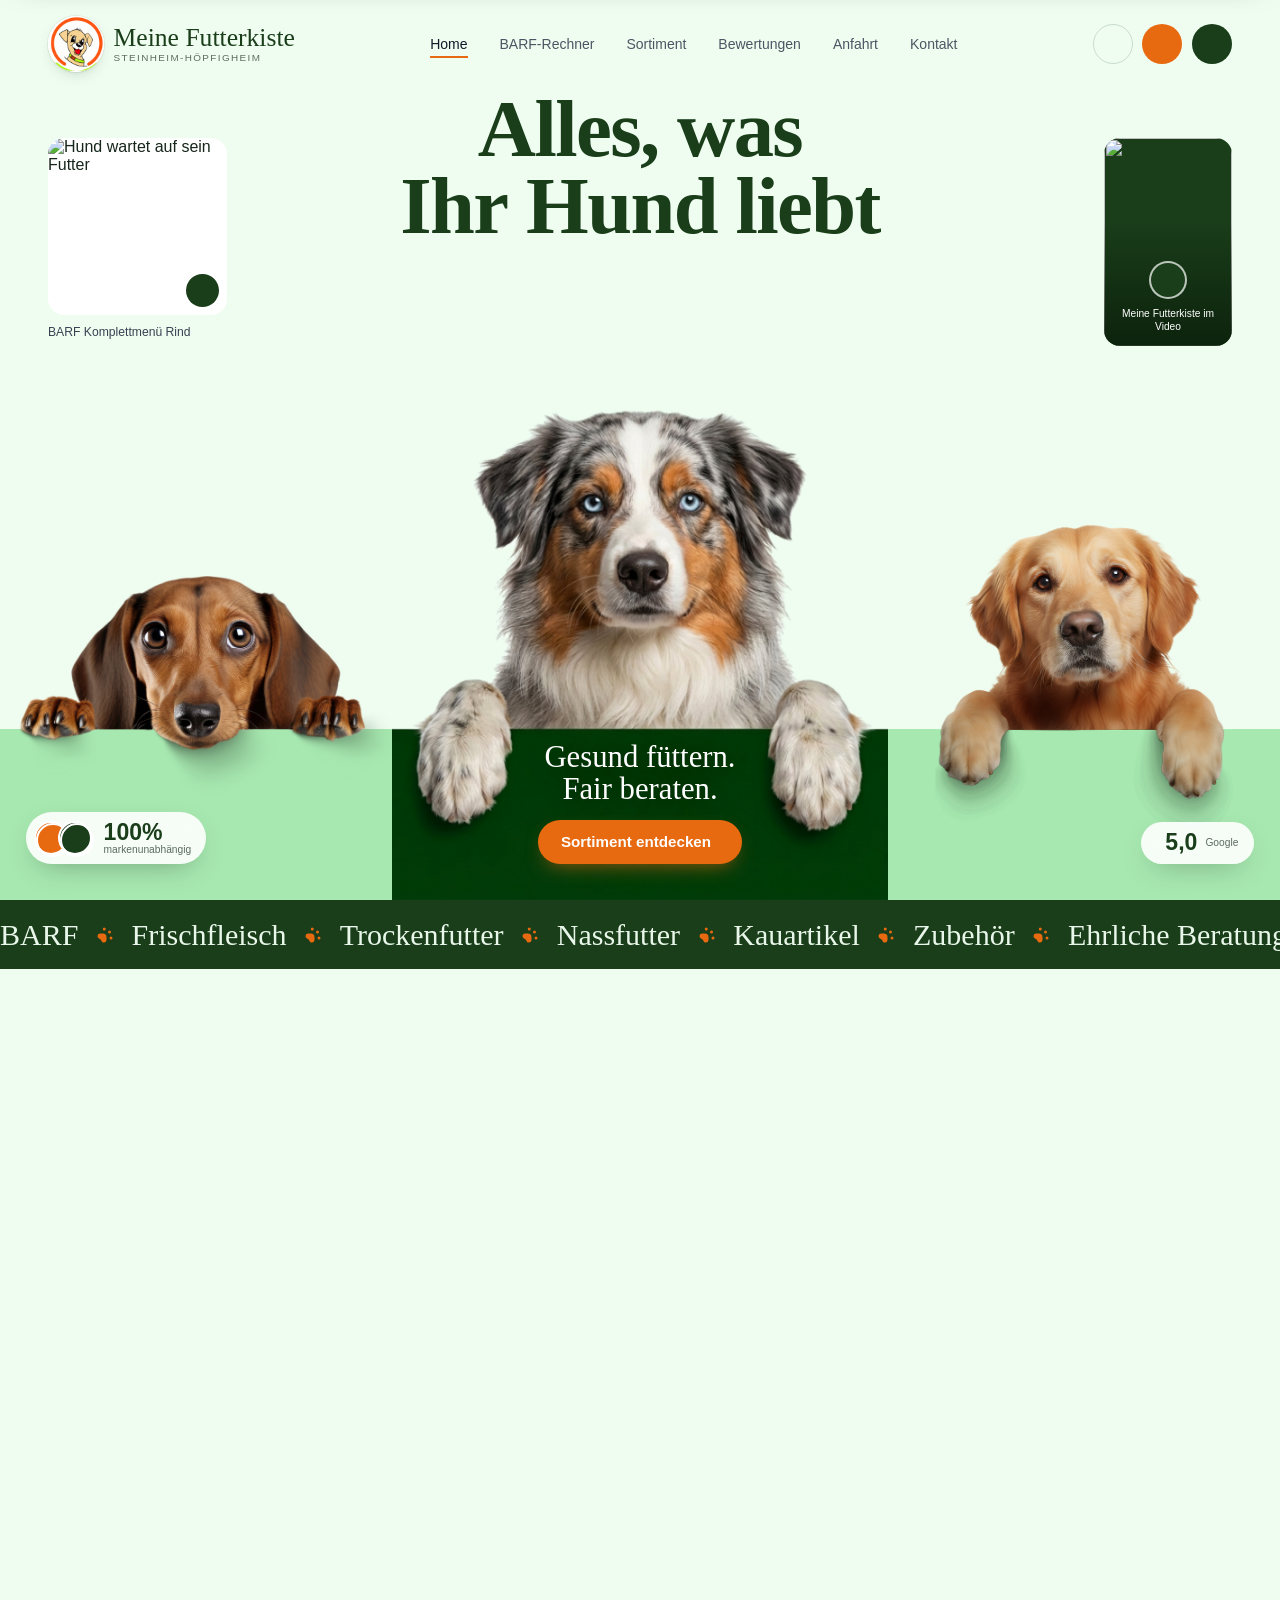
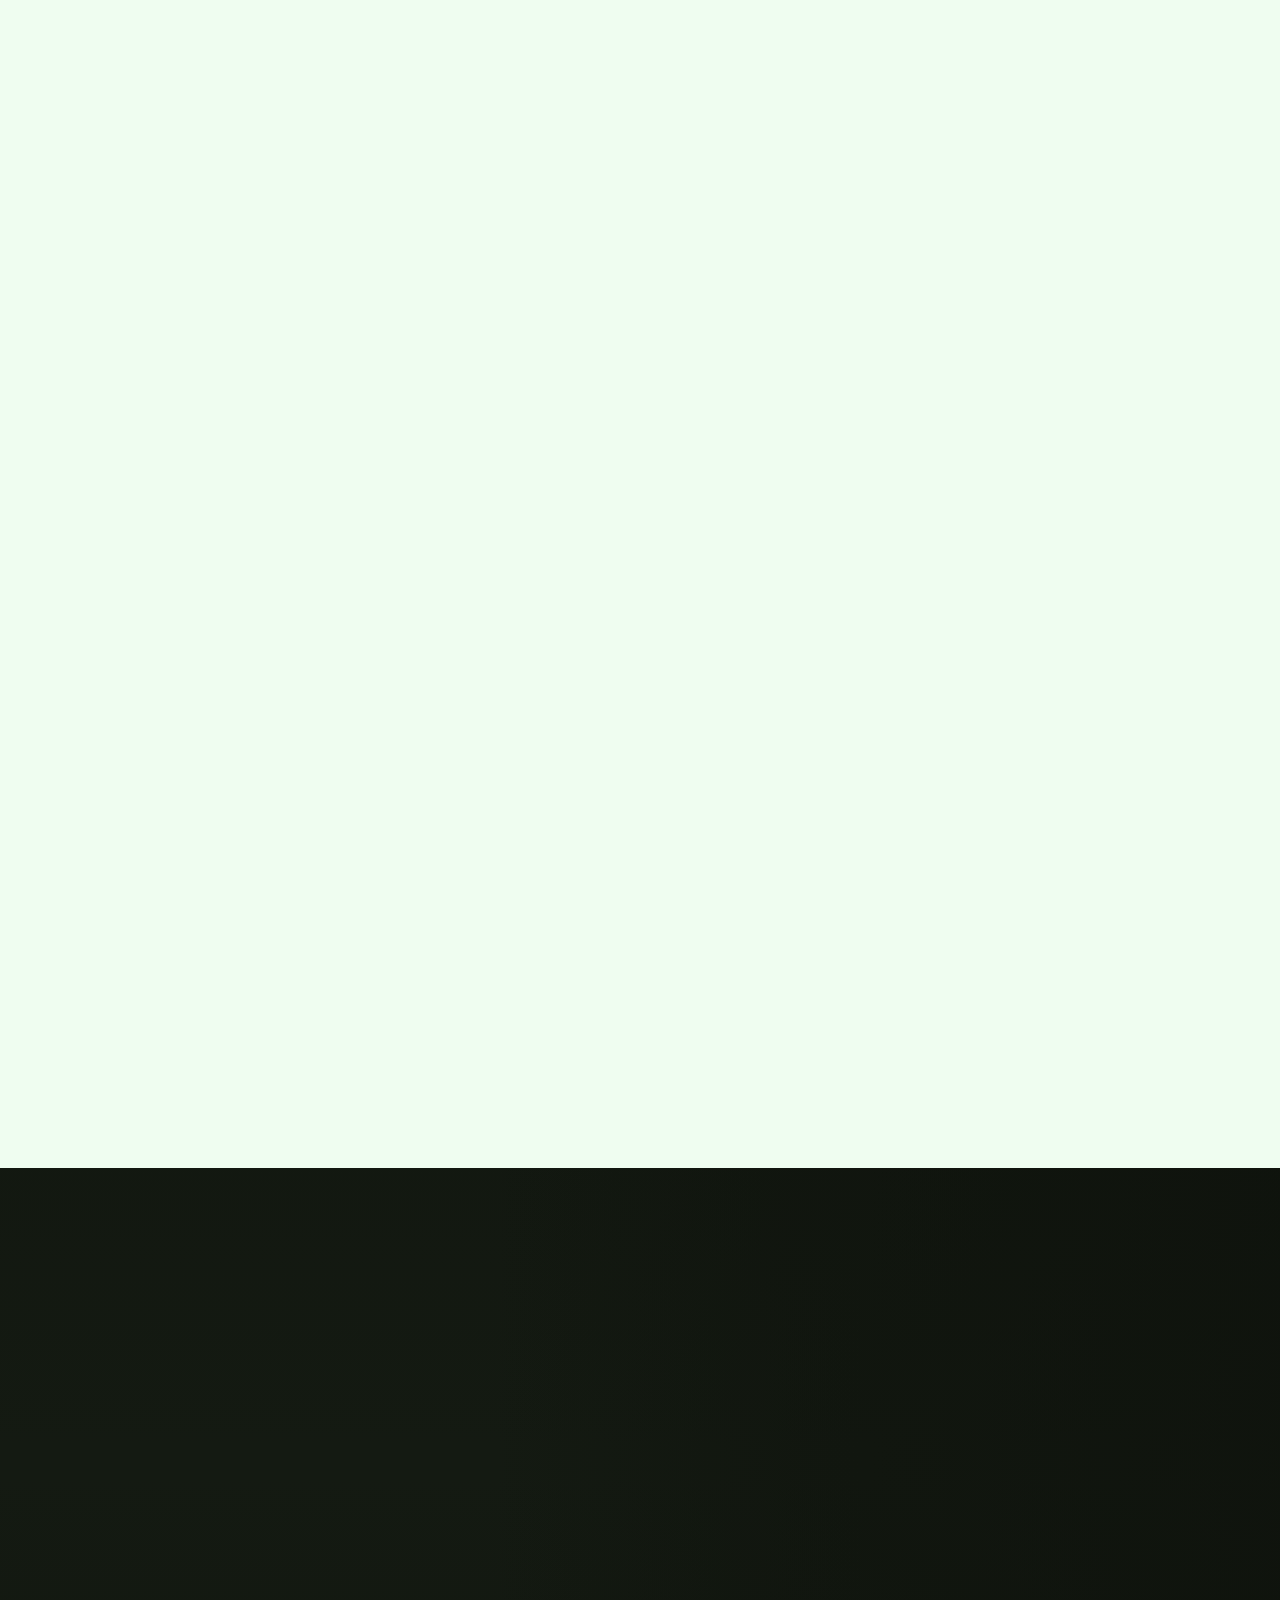
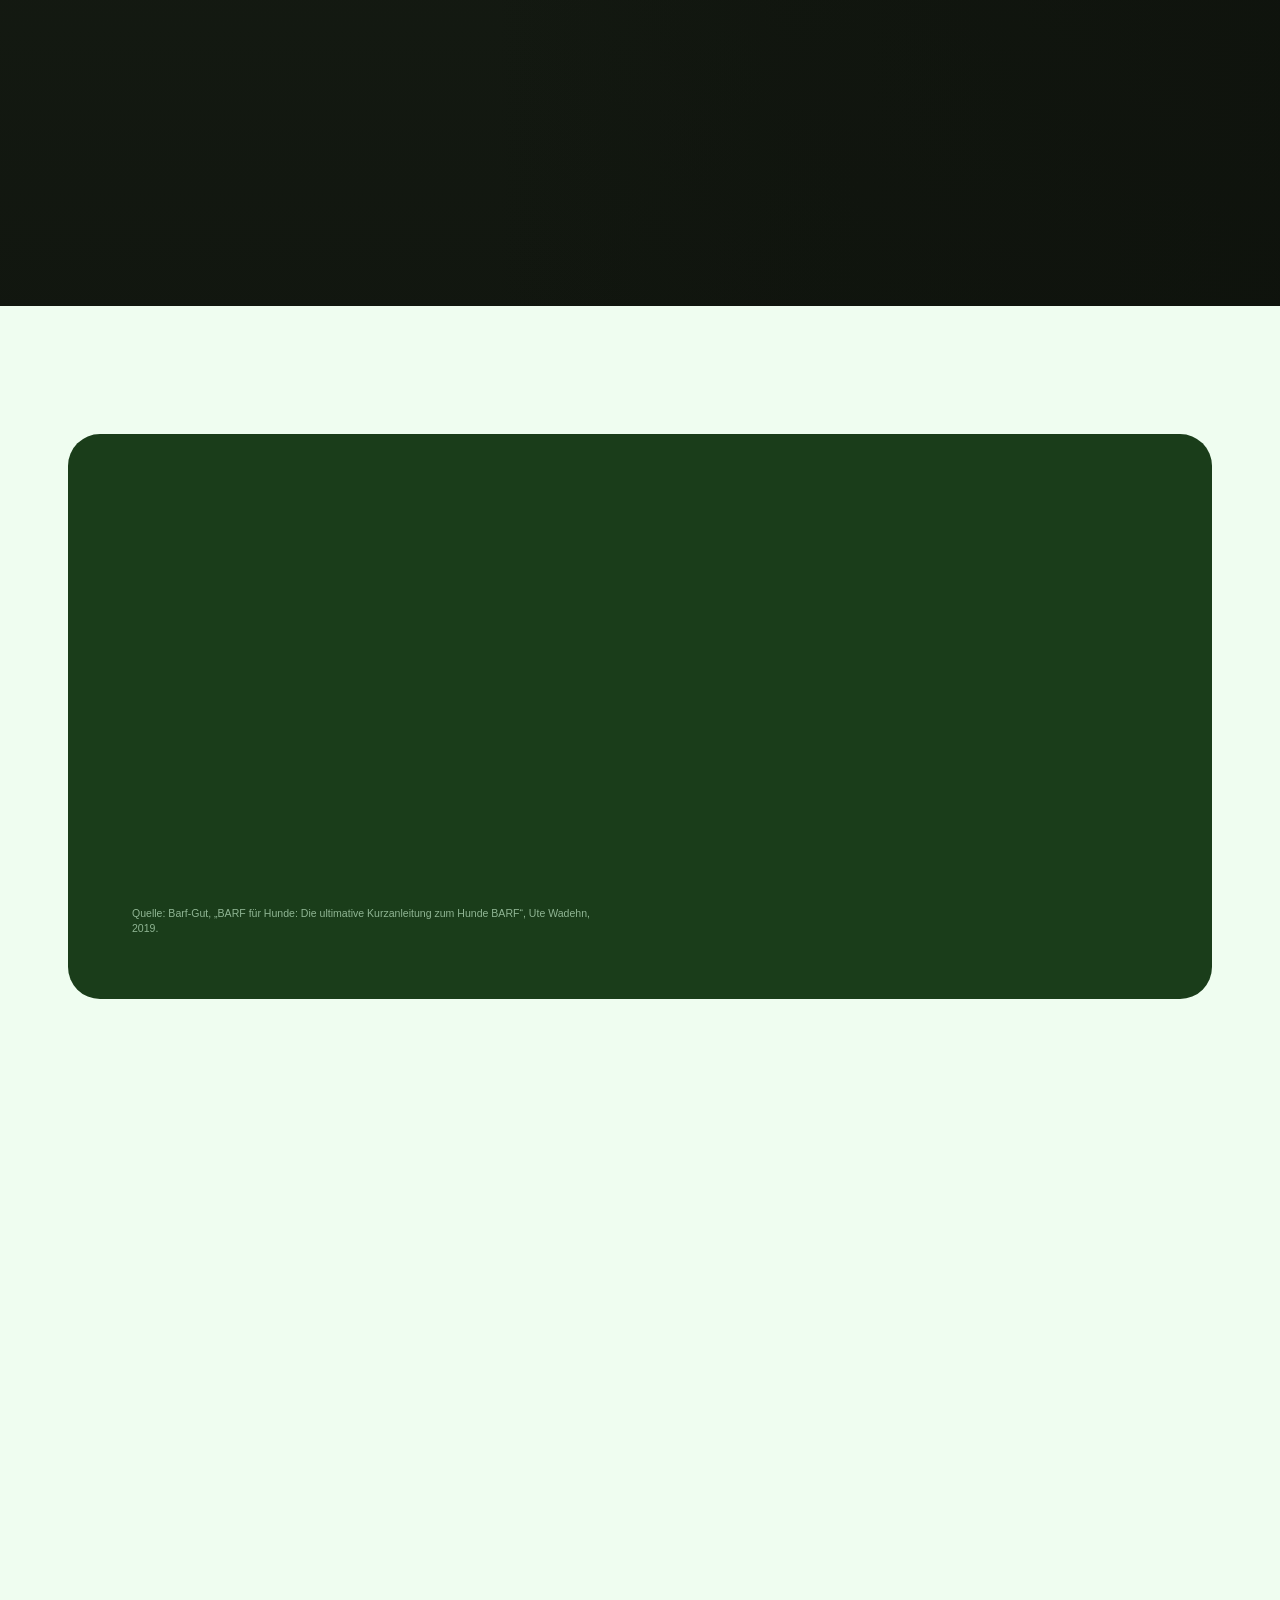
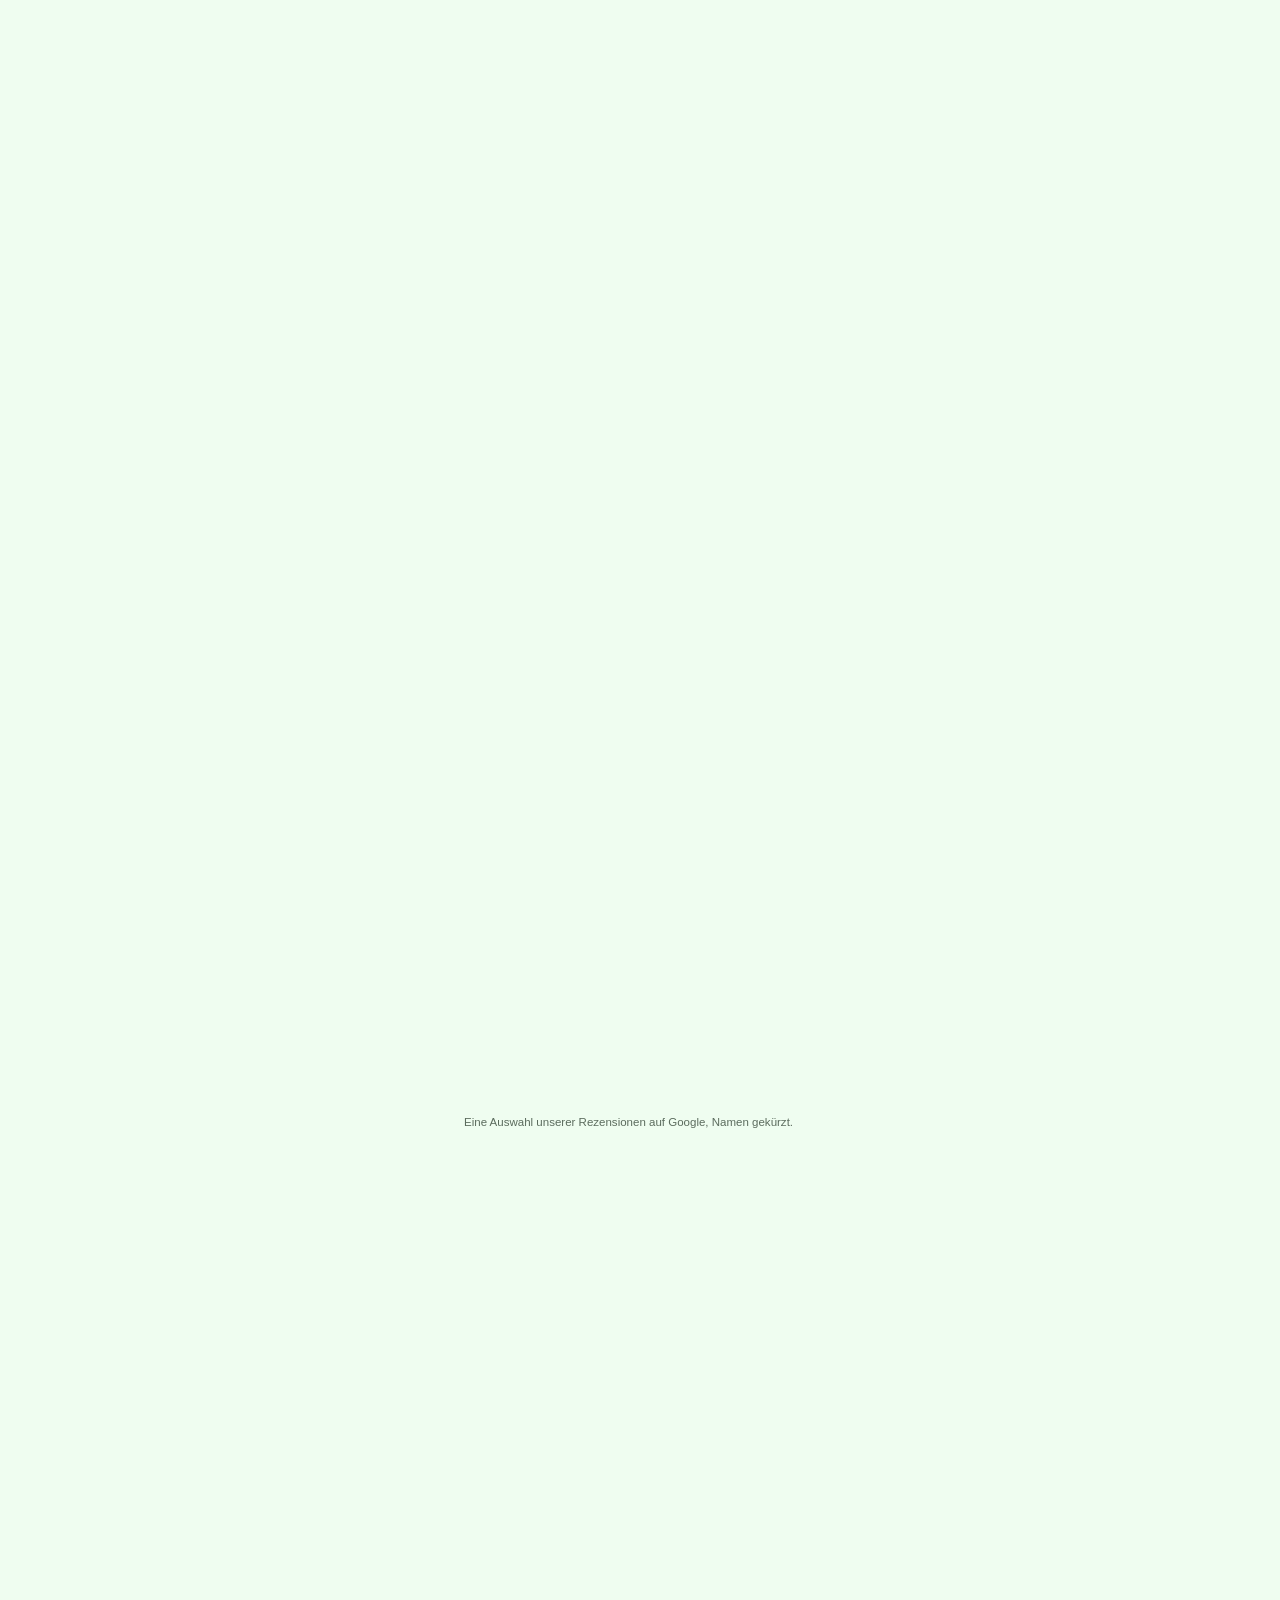
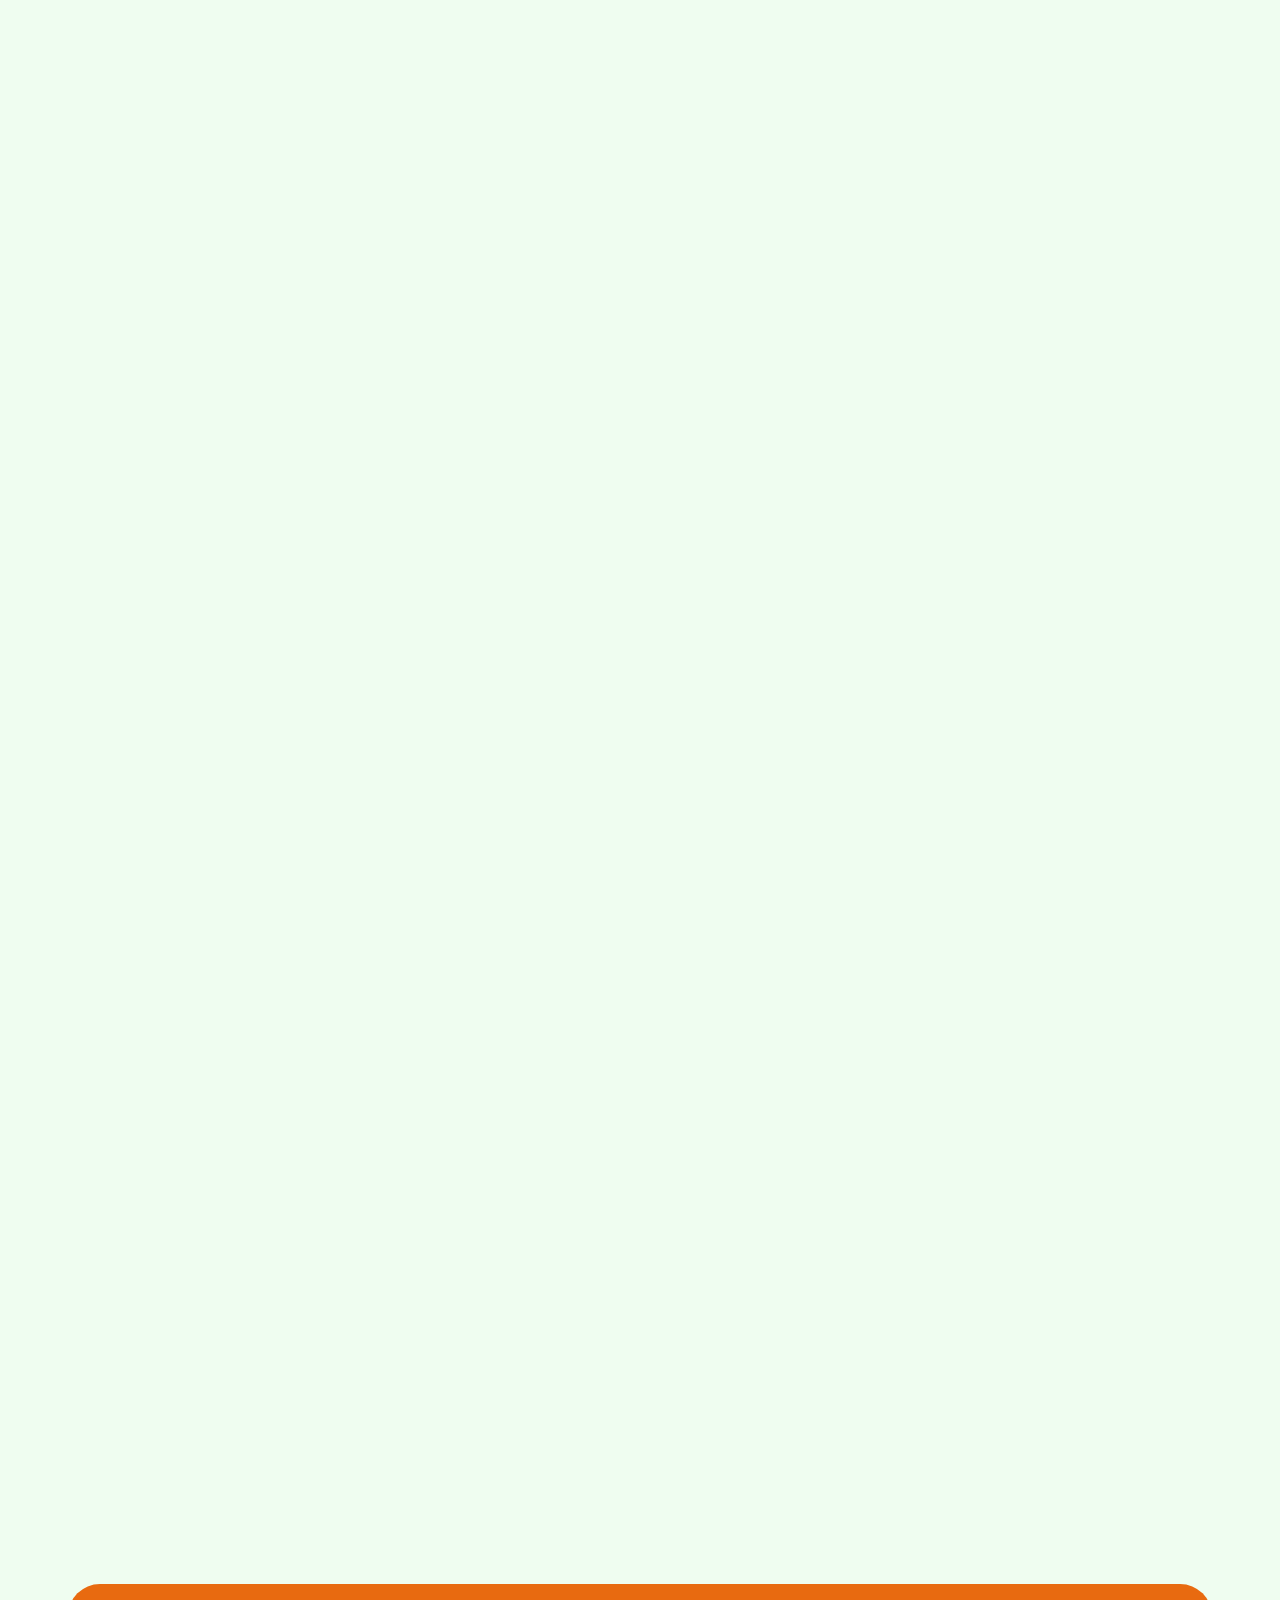
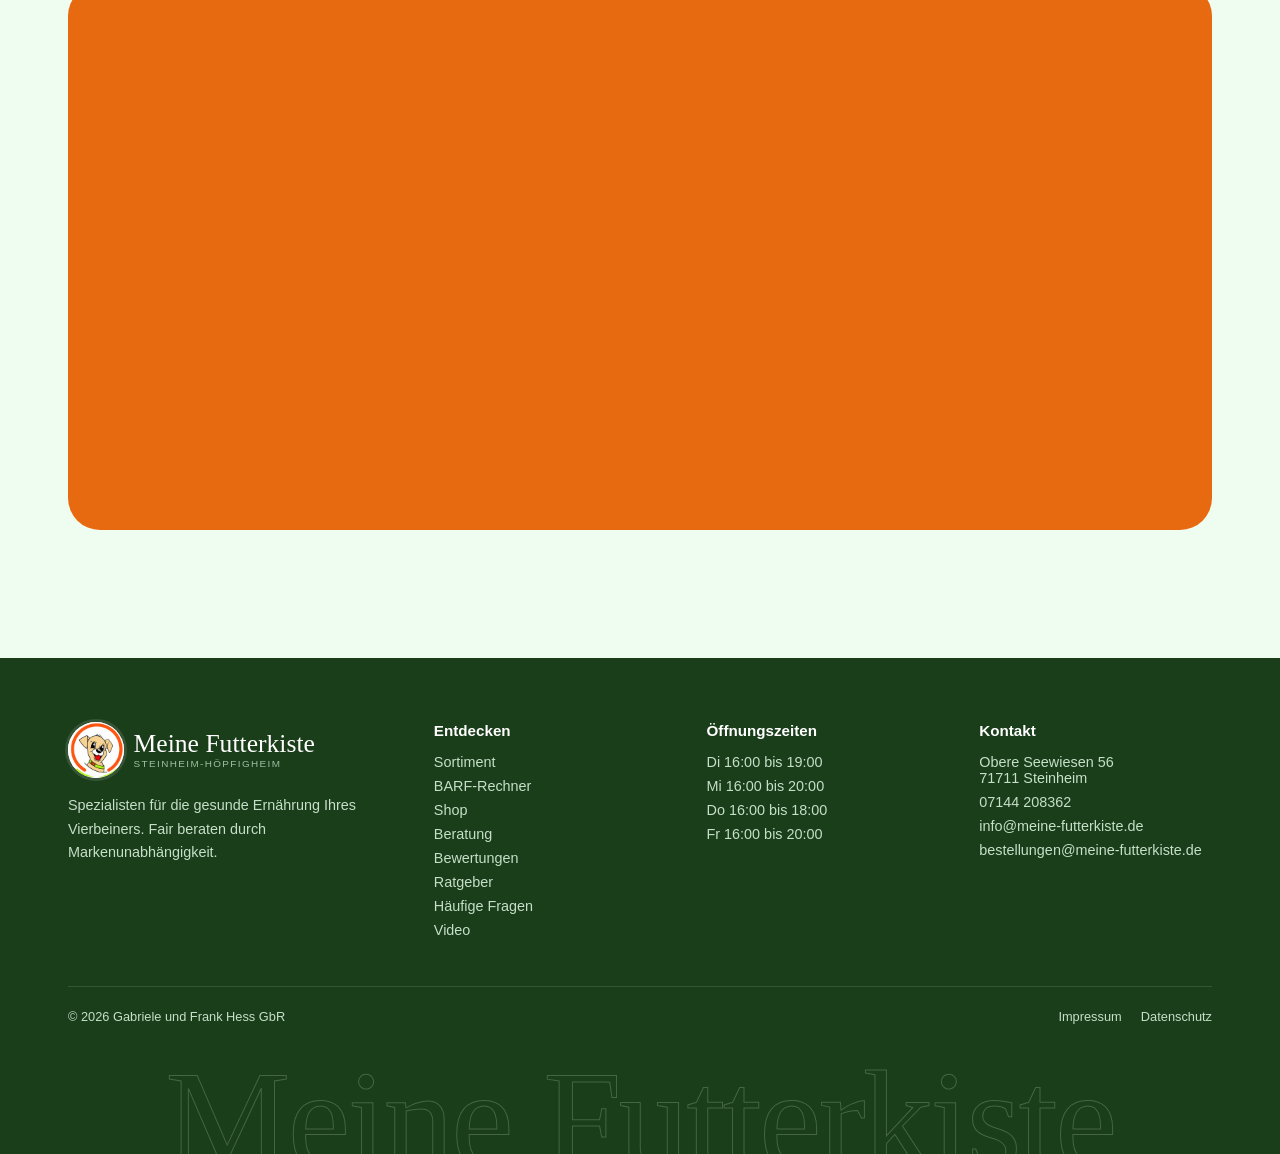
==== index.html @ 1150c7c2 "Add files via upload" ====
<!doctype html>
<html lang="de">
<head>
<meta charset="utf-8" />
<meta name="viewport" content="width=device-width, initial-scale=1, viewport-fit=cover" />
<meta name="theme-color" content="#EFFDF0" />
<meta name="format-detection" content="telephone=yes" />
<title>Meine Futterkiste | BARF, Hundefutter & Beratung in Steinheim-Höpfigheim</title>
<link rel="icon" href="favicon.png?v=2" type="image/png" sizes="192x192" />
<link rel="apple-touch-icon" href="apple-touch-icon.png?v=2" />
<meta name="description" content="Meine Futterkiste in Steinheim-Höpfigheim: Spezialisten für die gesunde Ernährung Ihres Vierbeiners. BARF, Futter, Kauartikel und Zubehör. Markenunabhängige, persönliche Beratung direkt im Laden." />
<meta name="keywords" content="BARF Steinheim, Hundefutter Steinheim, Futterladen Höpfigheim, Rohfütterung, Meine Futterkiste" />
<meta name="robots" content="index, follow" />
<link rel="canonical" href="https://meine-futterkiste.de/" />
<meta property="og:type" content="website" />
<meta property="og:locale" content="de_DE" />
<meta property="og:site_name" content="Meine Futterkiste" />
<meta property="og:title" content="Meine Futterkiste | Gesunde Ernährung für Ihren Vierbeiner" />
<meta property="og:description" content="BARF, Futter, Kauartikel und Zubehör mit fairer, markenunabhängiger Beratung in Steinheim-Höpfigheim." />
<meta property="og:url" content="https://meine-futterkiste.de/" />
<meta property="og:image" content="https://meine-futterkiste.de/logo.jpg" />

<script type="application/ld+json">
{
  "@context": "https://schema.org",
  "@type": "PetStore",
  "name": "Meine Futterkiste",
  "legalName": "Gabriele und Frank Hess GbR",
  "url": "https://meine-futterkiste.de/",
  "logo": "https://meine-futterkiste.de/logo.jpg",
  "image": "https://meine-futterkiste.de/logo.jpg",
  "sameAs": ["https://www.youtube.com/@frankhess3724"],
  "telephone": "+49 7144 208362",
  "email": "info@meine-futterkiste.de",
  "address": {
    "@type": "PostalAddress",
    "streetAddress": "Obere Seewiesen 56",
    "addressLocality": "Steinheim-Höpfigheim",
    "postalCode": "71711",
    "addressCountry": "DE"
  },
  "openingHoursSpecification": [
    { "@type": "OpeningHoursSpecification", "dayOfWeek": "Tuesday", "opens": "16:00", "closes": "19:00" },
    { "@type": "OpeningHoursSpecification", "dayOfWeek": "Wednesday", "opens": "16:00", "closes": "20:00" },
    { "@type": "OpeningHoursSpecification", "dayOfWeek": "Thursday", "opens": "16:00", "closes": "18:00" },
    { "@type": "OpeningHoursSpecification", "dayOfWeek": "Friday", "opens": "16:00", "closes": "20:00" }
  ]
}
</script>

<link rel="stylesheet" href="fonts.css" />
<script src="lucide.min.js"></script>

<style>
:root{
  --bg:#EFFDF0;
  --green:#1a3d1a;
  --green-h:#2a5a2a;
  --green-soft:#dff3e0;
  --orange:#E86A10;
  --orange-h:#d45e0d;
  --ink:#16261a;
  --muted:#5b6b5d;
  --line:#cfe6d1;
  --card:#ffffff;
  --radius:18px;
  --ease:cubic-bezier(0.16,1,0.3,1);
}
*{box-sizing:border-box;margin:0;padding:0}
html{scroll-behavior:smooth;scroll-padding-top:80px}
body{font-family:'Inter',sans-serif;background:var(--bg);color:var(--ink);-webkit-font-smoothing:antialiased;overflow-x:hidden}
img{max-width:100%;display:block}
a{color:inherit;text-decoration:none}
button{font:inherit;cursor:pointer;border:0;background:none;color:inherit}
input,select,textarea{font:inherit}
.font-serif-display{font-family:'DM Serif Display',serif;font-weight:400}
.wrap{max-width:1240px;margin:0 auto;padding:0 20px}
@media(min-width:768px){.wrap{padding:0 32px}}
@media(min-width:1024px){.wrap{padding:0 48px}}
svg.lucide{width:1em;height:1em;stroke-width:2}

/* ---------- Animationen ---------- */
@keyframes fade-up{from{opacity:0;transform:translateY(30px)}to{opacity:1;transform:none}}
@keyframes fade-in{from{opacity:0}to{opacity:1}}
@keyframes slide-up{from{opacity:0;transform:translateY(60px)}to{opacity:1;transform:none}}
@keyframes slide-in-left{from{opacity:0;transform:translateX(-40px)}to{opacity:1;transform:none}}
@keyframes slide-in-right{from{opacity:0;transform:translateX(40px)}to{opacity:1;transform:none}}
@keyframes text-reveal{from{opacity:0;transform:translateY(40px) skewY(3deg);filter:blur(4px)}to{opacity:1;transform:none;filter:none}}
@keyframes word-pop{
  0%{opacity:0;transform:translateY(60px) scale(.7) rotate(-4deg);filter:blur(8px)}
  60%{opacity:1;transform:translateY(-8px) scale(1.04) rotate(1deg);filter:blur(0)}
  80%{transform:translateY(2px) scale(.99) rotate(0)}
  100%{opacity:1;transform:none;filter:none}
}
@keyframes scale-in{from{opacity:0;transform:scale(.85)}to{opacity:1;transform:none}}
@keyframes photo-reveal{from{opacity:0;transform:translateY(80px) scale(1.02)}to{opacity:1;transform:none}}
@keyframes marquee{from{transform:translateX(0)}to{transform:translateX(-50%)}}
@keyframes pulse{0%,100%{box-shadow:0 0 0 0 rgba(34,160,70,.5)}50%{box-shadow:0 0 0 6px rgba(34,160,70,0)}}

.animate-fade-up{animation:fade-up .8s var(--ease) both}
.animate-fade-in{animation:fade-in .6s ease-out both}
.animate-slide-up{animation:slide-up .9s var(--ease) both}
.animate-slide-in-left{animation:slide-in-left .8s var(--ease) both}
.animate-slide-in-right{animation:slide-in-right .8s var(--ease) both}
.animate-text-reveal{animation:text-reveal 1s var(--ease) both}
.animate-word-pop{opacity:0;animation:word-pop .9s cubic-bezier(0.34,1.56,0.64,1) both}
.animate-scale-in{animation:scale-in .7s var(--ease) both}
.animate-photo-reveal{animation:photo-reveal 1.1s var(--ease) both}
.delay-100{animation-delay:.1s}.delay-200{animation-delay:.2s}.delay-300{animation-delay:.3s}
.delay-400{animation-delay:.4s}.delay-500{animation-delay:.5s}.delay-600{animation-delay:.6s}
.delay-700{animation-delay:.7s}.delay-800{animation-delay:.8s}.delay-900{animation-delay:.9s}
.delay-1000{animation-delay:1s}.delay-1100{animation-delay:1.1s}.delay-1200{animation-delay:1.2s}

/* Tiere ploppen auf */
@keyframes pet-pop{
  0%{opacity:0;transform:translateY(100%) scale(.75) rotate(-3deg)}
  45%{opacity:1}
  60%{transform:translateY(-7%) scale(1.04) rotate(1.5deg)}
  78%{transform:translateY(2%) scale(.985) rotate(-.5deg)}
  100%{opacity:1;transform:none}
}
@keyframes bob{0%,100%{transform:translateY(0) rotate(0)}50%{transform:translateY(-6px) rotate(.4deg)}}
@keyframes float{0%,100%{transform:translateY(0)}50%{transform:translateY(-10px)}}
@keyframes wiggle{0%,100%{transform:rotate(0)}25%{transform:rotate(-10deg)}75%{transform:rotate(10deg)}}
@keyframes bump{0%{transform:scale(1)}40%{transform:scale(1.45)}100%{transform:scale(1)}}
@keyframes pop-in{
  0%{opacity:0;transform:translateY(50px) scale(.8);filter:blur(6px)}
  60%{opacity:1;transform:translateY(-6px) scale(1.03);filter:none}
  100%{opacity:1;transform:none;filter:none}
}
@keyframes paw-pop{0%{opacity:0;transform:scale(0) rotate(var(--r))}30%{opacity:.9;transform:scale(1.15) rotate(var(--r))}100%{opacity:0;transform:scale(.8) translateY(-16px) rotate(var(--r))}}
.animate-pet-pop{animation:pet-pop 1.15s cubic-bezier(0.34,1.4,0.64,1) both;transform-origin:50% 100%}
.animate-pet-pop img{animation:bob 5s ease-in-out infinite;animation-delay:calc(var(--bd,0s) + 2s);transform-origin:50% 100%}
.float{animation:float 6s ease-in-out infinite}
.float.slow{animation-duration:7.5s;animation-delay:-2s}
.bump{animation:bump .5s cubic-bezier(0.34,1.56,0.64,1)}
.paw{position:fixed;z-index:120;pointer-events:none;color:var(--orange);font-size:18px;animation:paw-pop .9s ease-out forwards}
/* Parallax per `translate`, damit es sich nicht mit den Keyframes beißt */
.px{translate:calc(var(--mx,0) * var(--k,10px)) calc(var(--my,0) * var(--k,10px));transition:translate .6s var(--ease)}

/* Scroll-Reveal */
.rv{opacity:0}
.rv.in{animation:fade-up .8s var(--ease) both;animation-delay:var(--d,0s)}
.rv.pop.in,.prod.in{opacity:1;animation:pop-in .85s cubic-bezier(0.34,1.56,0.64,1) backwards;animation-delay:var(--d,0s)}
.prod{opacity:0}
.prod-img>img{position:absolute;inset:0;width:100%;height:100%;object-fit:cover;transition:transform .7s cubic-bezier(0.34,1.4,0.64,1)}
.prod-img>.tag,.prod-img>.fav{z-index:2}
.prod:hover .prod-img>img{transform:scale(1.1) rotate(-1.5deg)}
.step:hover svg.lucide,.usp div:hover svg.lucide{animation:wiggle .5s ease}
.cat{transition:transform .5s var(--ease)}
.cat:hover{transform:translateY(-6px) rotate(-.4deg)}
.about-pic img{transition:transform 1.2s var(--ease)}
.about-pic.in img{animation:photo-reveal 1.3s var(--ease) both}
@media (prefers-reduced-motion:reduce){
  *,*::before,*::after{animation-duration:.01ms!important;animation-delay:0s!important;transition-duration:.01ms!important}
  .rv,.prod{opacity:1}
  .marquee-track{animation:none!important}
  .px{translate:none}
  .paw{display:none}
}

/* ---------- Buttons / Badges ---------- */
.btn{display:inline-flex;align-items:center;gap:.5rem;border-radius:999px;font-weight:600;font-size:.95rem;padding:.85rem 1.4rem;transition:background .2s,transform .2s,box-shadow .2s;white-space:nowrap}
.btn:active{transform:scale(.97)}
.btn-orange{background:var(--orange);color:#fff;box-shadow:0 8px 20px -8px rgba(232,106,16,.7);position:relative;overflow:hidden;isolation:isolate}
.btn-orange:hover{background:var(--orange-h);transform:translateY(-1px);box-shadow:0 14px 28px -10px rgba(232,106,16,.75)}
.btn-orange::after{content:"";position:absolute;inset:0;z-index:-1;background:linear-gradient(110deg,transparent 30%,rgba(255,255,255,.35) 50%,transparent 70%);transform:translateX(-120%);transition:transform .8s var(--ease)}
.btn-orange:hover::after{transform:translateX(120%)}
.btn svg.lucide{transition:transform .3s var(--ease)}
.btn:hover svg.lucide-arrow-right,.btn:hover svg.lucide-send{transform:translateX(3px)}
.btn-orange:active{transform:scale(.97)}
:focus-visible{outline:2px solid var(--orange);outline-offset:3px;border-radius:6px}
::selection{background:#ffd2ae;color:var(--ink)}
.btn-green{background:var(--green);color:#fff}
.btn-green:hover{background:var(--green-h)}
.btn-ghost{border:1.5px solid var(--green);color:var(--green)}
.btn-ghost:hover{background:var(--green);color:#fff}
.circle{position:relative;width:40px;height:40px;border-radius:50%;display:grid;place-items:center;font-size:18px;transition:background .2s,border-color .2s,transform .2s;flex-shrink:0}
.circle:hover{transform:translateY(-1px)}
.circle-line{border:1.5px solid #c6dcc8;color:var(--green);background:transparent}
.circle-line:hover{border-color:var(--green)}
.circle-orange{background:var(--orange);color:#fff}
.circle-orange:hover{background:var(--orange-h)}
.circle-green{background:var(--green);color:#fff}
.circle-green:hover{background:var(--green-h)}
.badge{position:absolute;top:-4px;right:-4px;width:20px;height:20px;border-radius:50%;background:var(--orange);border:2px solid var(--bg);color:#fff;font-size:10px;font-weight:700;display:grid;place-items:center;line-height:1}
.badge[data-count="0"]{display:none}
.circle-orange .badge{background:var(--green)}
.eyebrow{display:inline-flex;align-items:center;gap:.5rem;font-size:.78rem;font-weight:600;letter-spacing:.12em;text-transform:uppercase;color:var(--orange)}
.eyebrow::before{content:"";width:22px;height:2px;background:currentColor;border-radius:2px}
.h2{font-family:'DM Serif Display',serif;font-weight:400;color:var(--green);font-size:clamp(34px,4.6vw,60px);line-height:1;letter-spacing:-.01em;margin:.6rem 0 1rem}
.lead{color:var(--muted);font-size:1.05rem;line-height:1.65;max-width:56ch}
section.block{padding:clamp(72px,10vw,130px) 0}

/* ---------- Hinweisleiste ---------- */
.notice{background:var(--green);color:#fff;font-size:.85rem;text-align:center;padding:.55rem 1rem;display:flex;justify-content:center;align-items:center;gap:.5rem;flex-wrap:wrap}
.notice strong{color:#ffd2ae;font-weight:600}
.notice[hidden]{display:none}

/* ---------- Hero ---------- */
.hero{height:100vh;height:100svh;display:flex;flex-direction:column;overflow:hidden;position:relative}
.hdr{flex-shrink:0;position:relative;z-index:30;display:flex;align-items:center;justify-content:space-between;padding:1rem 20px;gap:1rem}
@media(min-width:768px){.hdr{padding:1rem 32px}}
@media(min-width:1024px){.hdr{padding:1rem 48px}}
.logo{display:flex;align-items:center;gap:.6rem;color:var(--green)}
.logo-mark{width:42px;height:42px;border-radius:50%;background:#fff;overflow:hidden;flex-shrink:0;box-shadow:0 0 0 1px rgba(26,61,26,.08),0 6px 16px -8px rgba(26,61,26,.35);transition:transform .4s cubic-bezier(0.34,1.56,0.64,1)}
.logo-mark img{width:100%;height:100%;object-fit:cover}
.logo:hover .logo-mark{transform:rotate(-8deg) scale(1.06)}
.logo-txt{font-family:'DM Serif Display',serif;font-size:1.25rem;line-height:.95}
.logo-txt small{display:block;font-family:'Inter',sans-serif;font-size:.62rem;letter-spacing:.14em;text-transform:uppercase;color:var(--muted);margin-top:3px}
@media(min-width:1024px){.logo-mark{width:56px;height:56px}.logo-txt{font-size:1.6rem}}
.nav{display:none;gap:2rem;font-size:.875rem;font-weight:500}
.nav a{color:#4b5563;transition:color .2s;position:relative}
.nav a.on,.nav a:hover{color:#111827}
.nav a::after{content:"";position:absolute;left:0;right:100%;bottom:-6px;height:2px;background:var(--orange);transition:right .3s var(--ease)}
.nav a:hover::after,.nav a.on::after{right:0}
/* Sticky-Header (Kopie des Hero-Headers, erscheint nach dem Hero) */
.hdr.sticky{position:fixed;top:0;left:0;right:0;z-index:60;padding-top:.65rem;padding-bottom:.65rem;background:rgba(239,253,240,.82);backdrop-filter:blur(14px) saturate(1.4);-webkit-backdrop-filter:blur(14px) saturate(1.4);border-bottom:1px solid rgba(207,230,209,.8);box-shadow:0 10px 30px -24px rgba(10,30,10,.5);transform:translateY(-110%);transition:transform .5s var(--ease)}
.hdr.sticky.show{transform:none}
.hdr.sticky .logo-mark{width:42px;height:42px}
.hdr.sticky .logo-txt{font-size:1.3rem}
/* Mobil erscheint der Sticky-Header schon, sobald der Hero-Header aus dem Bild ist (siehe Skript) */
@media(max-width:899px){.hdr.sticky{padding-top:.55rem;padding-bottom:.55rem}}
@media(min-width:900px){.nav{display:flex}}
.hdr-actions{display:flex;align-items:center;gap:.6rem}
.hide-xs{display:none}
@media(min-width:640px){.hide-xs{display:grid}}
.menu-btn{display:grid}
@media(min-width:900px){.menu-btn{display:none}}

.stage{flex:1;position:relative;overflow:hidden;display:flex;flex-direction:column}

/* Desktop + Tablet */
.hd{display:none;position:absolute;inset:0}
@media(min-width:768px){.hd{display:block}.mob{display:none!important}}
.hero-text{position:absolute;inset:0 0 auto 0;z-index:11;text-align:center;padding:.2rem 48px 0}
.hero-title{font-family:'DM Serif Display',serif;color:var(--green);font-size:clamp(52px,6.3vw,94px);line-height:.95;letter-spacing:-.02em}
.hero-title .w{display:inline-block}
@media(min-width:768px) and (max-width:1023px){.hero-title{font-size:3.9rem}.hero-text{padding-top:1.6rem}}

.side{position:absolute;top:50px;z-index:12}
.side.l{left:48px;width:clamp(160px,14vw,260px)}
.side.r{right:48px;width:clamp(120px,10vw,177px)}
@media(min-width:768px) and (max-width:1023px){.side{top:80px}.side.l{left:16px;width:160px}.side.r{right:16px;width:120px}}
/* Abstand halten bei niedrigen Fenstern: .hd ist Größen-Container (cqh/cqw = Bühne).
   Hundehöhen wie unten bei .ph: Aussie min(40.58cqw,85vh,70vw), Golden min(29.68cqw,70vh,55vw), Dackel min(26.83cqw,70vh,55vw);
   transparenter Rand über den Köpfen: Aussie 5,6 %, Golden 1,4 %, Dackel 5,5 %. Puffer 18–20px für Wippen und Parallax der Hunde.
   Reicht das nicht einmal für die Mindestgrößen (sehr breite, niedrige Fenster), rutscht die ganze Hundereihe um --x nach unten
   aus dem Bild; alle drei Panels gleich weit, damit ihre Oberkanten bündig bleiben. */
@media(min-width:1024px){
  .hd{container-type:size;
    --ha:min(40.58cqw, 85vh, 70vw); --hg:min(29.68cqw, 70vh, 55vw); --hk:min(26.83cqw, 70vh, 55vw);
    --x:max(0px, calc(.2rem + 1.9 * 52px + 18px + .944 * var(--ha) - 100cqh), calc(70px + 1.6215 * 110px + .986 * var(--hg) - 100cqh), calc(100px + .988 * 150px + .945 * var(--hk) - 100cqh))}
  .hero-title{font-size:clamp(52px, calc((100cqh + var(--x) - .944 * var(--ha) - .2rem - 18px) / 1.9), clamp(52px,6.3vw,94px))}
  .side.r{width:clamp(110px, calc((100cqh + var(--x) - .986 * var(--hg) - 70px) / 1.6215), clamp(120px,10vw,177px))}
  .side.l{width:clamp(150px, calc((100cqh + var(--x) - .945 * var(--hk) - 100px) / .988), clamp(160px,14vw,260px))}
}
@media(min-width:768px) and (max-width:1023px){
  .hd{container-type:size;
    --ha:min(40.58cqw, 75vh); --hg:min(29.68cqw, 60vh); --hk:min(26.83cqw, 60vh);
    --x:max(0px, calc(1.6rem + 1.9 * 44px + 18px + .944 * var(--ha) - 100cqh), calc(100px + 1.6215 * 90px + .986 * var(--hg) - 100cqh), calc(130px + .988 * 110px + .945 * var(--hk) - 100cqh))}
  .hero-title{font-size:clamp(44px, calc((100cqh + var(--x) - .944 * var(--ha) - 1.6rem - 18px) / 1.9), 3.9rem)}
  .side.r{width:clamp(90px, calc((100cqh + var(--x) - .986 * var(--hg) - 100px) / 1.6215), 120px)}
  .side.l{width:clamp(110px, calc((100cqh + var(--x) - .945 * var(--hk) - 130px) / .988), 160px)}
}
@media(min-width:768px){
  .hd .photos{bottom:calc(-1 * var(--x, 0px))}
  .hd .photos .ov{bottom:calc(clamp(20px,4vh,50px) + var(--x, 0px))}
  /* Reihe stark verschoben (Klasse per Skript): Spruch über dem Button weglassen, sonst liegt er auf dem Aussie */
  .hd.tight .ov-center h3{display:none}
}
.pcard-img{position:relative;aspect-ratio:260/257;border-radius:16px;overflow:hidden;background:#fff}
.pcard-img img{width:100%;height:100%;object-fit:cover;transition:transform .6s var(--ease)}
.side.l:hover .pcard-img img{transform:scale(1.05)}
.corner{position:absolute;right:8px;bottom:8px;width:clamp(30px,2.6vw,42px);height:clamp(30px,2.6vw,42px);border-radius:50%;background:var(--green);color:#fff;display:grid;place-items:center;font-size:clamp(14px,1.2vw,18px);transition:background .2s}
.side.l:hover .corner{background:var(--orange)}
.pcard-name{margin-top:.6rem;color:#374151;font-size:clamp(12px,.95vw,15px)}
.vcard-img{position:relative;aspect-ratio:177/287;border-radius:16px;overflow:hidden;background:var(--green)}
.vcard-img img{width:100%;height:100%;object-fit:cover}
.vcard-img::after{content:"";position:absolute;inset:0;background:linear-gradient(to top,rgba(10,30,10,.85),transparent 60%)}
.vcard-body{position:absolute;left:0;right:0;bottom:12px;z-index:2;display:flex;flex-direction:column;align-items:center;gap:.5rem;padding:0 10px;text-align:center;color:#fff;font-size:clamp(10px,.8vw,12.5px);line-height:1.3;font-weight:500}
.play{width:clamp(36px,3vw,48px);height:clamp(36px,3vw,48px);border-radius:50%;background:var(--green);color:#fff;display:grid;place-items:center;border:2px solid rgba(255,255,255,.7);transition:transform .25s,background .2s}
.side.r:hover .play{transform:scale(1.1);background:var(--orange)}

.photos{position:absolute;left:0;right:0;bottom:0;z-index:10;display:flex;align-items:flex-end}
.ph{position:relative;flex:1;min-width:0}
.ph.c{flex:1.265}
.ph img{width:100%;height:auto;display:block;object-fit:cover;object-position:top}
.ph.s img{max-height:min(70vh,55vw)}
.ph.c img{max-height:min(85vh,70vw)}
@media(min-width:768px) and (max-width:1023px){.ph.s img{max-height:60vh}.ph.c img{max-height:75vh}}
.ov{position:absolute;bottom:clamp(20px,4vh,50px);z-index:3}
.ov-stat{left:clamp(14px,2vw,32px);display:flex;align-items:center;gap:.7rem;background:rgba(255,255,255,.9);backdrop-filter:blur(8px);padding:.55rem .9rem .55rem .55rem;border-radius:999px;box-shadow:0 10px 30px -12px rgba(0,0,0,.35)}
.ov-stat b{font-size:clamp(18px,1.8vw,28px);color:var(--green);line-height:1}
.ov-stat span{font-size:clamp(10px,.8vw,12px);color:var(--muted);display:block}
.stack{display:flex}
.stack i,.stack .si{width:34px;height:34px;border-radius:50%;border:2px solid #fff;display:grid;place-items:center;font-size:15px;color:#fff}
.stack .si+.si{margin-left:-10px}
.ov-center{left:0;right:0;text-align:center;padding:0 12px}
.ov-center h3{font-family:'DM Serif Display',serif;color:#fff;font-weight:400;font-size:clamp(22px,2.4vw,40px);line-height:1.05;margin-bottom:.9rem;text-shadow:0 2px 20px rgba(0,0,0,.45)}
.ov-rate{right:clamp(14px,2vw,32px);display:flex;align-items:center;gap:.5rem;background:rgba(255,255,255,.9);backdrop-filter:blur(8px);padding:.6rem 1rem;border-radius:999px;box-shadow:0 10px 30px -12px rgba(0,0,0,.35)}
.ov-rate b{font-size:clamp(18px,1.8vw,28px);color:var(--green);line-height:1}
.ov-rate .star{color:var(--orange);font-size:clamp(18px,1.6vw,24px)}
.ov-rate .star svg{fill:currentColor}
.ov-rate span{font-size:clamp(10px,.8vw,12px);color:var(--muted)}

/* Mobile */
/* Reihenfolge mobil: Titel, Hundebilder, Fließtext, Button, Kennzahlen. Hero wächst mit, statt intern zu scrollen */
@media(max-width:767px){.hero{height:auto}}
.mob{display:flex;flex-direction:column;flex:1;padding-bottom:1.8rem}
.mob-top{text-align:center;padding:1.4rem 20px 0}
.mob-top h1{font-family:'DM Serif Display',serif;color:var(--green);font-size:36px;line-height:1;font-weight:400}
.mob-text{text-align:center;padding:1.3rem 20px 0}
.mob-text p{color:var(--muted);font-size:.9rem;margin:0 auto 1rem;max-width:32ch;line-height:1.5}
.mob-stats{display:flex;align-items:center;justify-content:center;gap:1rem;padding:1.1rem 20px .4rem}
.mob-stats .div{width:1px;height:30px;background:var(--line)}
.mob-stats b{color:var(--green);font-size:1.3rem}
.mob-stats small{display:block;color:var(--muted);font-size:.72rem}
.mob-stats .st{display:flex;align-items:center;gap:.5rem}
/* overflow:hidden, damit die Hunde beim Aufploppen aus der Kante kommen und nicht über den Text darunter */
.mob-photos{display:flex;align-items:flex-end;margin-top:1.1rem;padding-top:12px;overflow:hidden}
.mob-photos .ph img{max-height:none}

/* ---------- Marquee ---------- */
.marquee{background:var(--green);color:#e8f7e9;overflow:hidden;padding:1.1rem 0;position:relative;z-index:2}
.marquee-track{display:flex;width:max-content;animation:marquee 32s linear infinite}
.marquee span{display:flex;align-items:center;gap:1.1rem;padding-right:1.1rem;font-family:'DM Serif Display',serif;font-size:clamp(20px,2.4vw,30px);white-space:nowrap}
.marquee span i{color:var(--orange);font-size:.8em;display:inline-flex}

/* ---------- Über uns ---------- */
.about{display:grid;gap:3rem;align-items:center}
@media(min-width:960px){.about{grid-template-columns:1.2fr 1fr;gap:5rem}}
.about-pic{position:relative;display:flex;flex-direction:column}
.about-tag{background:rgba(255,255,255,.93);backdrop-filter:blur(8px);border-radius:18px;padding:1rem 1.2rem;display:flex;align-items:center;gap:.9rem;position:relative;border:1px solid var(--line);box-shadow:0 14px 30px -18px rgba(26,61,26,.45)}
/* Freigestellter Beagle ohne Rahmen; läuft links bis in den Seitenrand, damit er größer wirken kann */
.about-claim{color:var(--green);font-family:'Kaushan Script',cursive;font-weight:400;font-size:clamp(42px,4.6vw,68px);line-height:1.02;letter-spacing:.005em;transform:rotate(-3deg);transform-origin:left bottom;margin:0 0 .1em .1em}
.about-claim span{display:block;color:var(--orange);padding-left:1.1em}
.beagle{position:relative;margin-top:-1%}
.about-pic .beagle img{position:relative;display:block;max-width:none;height:auto;object-fit:contain;width:122%;margin-left:max(-22%, calc((min(100vw, 1240px) - 100vw) / 2 - 40px))}
.hearts{position:absolute;left:38%;top:4%;display:flex;align-items:flex-start;gap:6px;color:#5f9d68;font-size:clamp(24px,3vw,38px)}
.hearts svg.lucide{fill:currentColor;stroke:none;animation:float 4.5s ease-in-out infinite}
.hearts svg.lucide+svg.lucide{font-size:.72em;margin-top:-.5em;animation-delay:-1.6s;opacity:.85}
.about-pic .about-tag{margin-top:clamp(14px,2vw,28px)}
/* Gaby-Tag nach links verlängert, folgt dem Beagle in den Seitenrand */
@media(min-width:960px){.about-pic .about-tag{margin-left:max(-14%, calc((min(100vw, 1240px) - 100vw) / 2 - 24px))}}
@media(max-width:959px){
  .about-pic{max-width:620px;width:100%;margin:0 auto}
  .about-pic .beagle img{width:calc(100% + 40px);margin-left:-20px}
}
.about-tag .avatar{width:52px;height:52px;border-radius:50%;background:#fff;overflow:hidden;flex-shrink:0;box-shadow:0 0 0 1px rgba(26,61,26,.08),0 6px 16px -8px rgba(26,61,26,.35)}
.about-tag .avatar img{width:100%;height:100%;object-fit:cover;display:block}
.about-tag b{color:var(--green);display:block}
.about-tag small{color:var(--muted);line-height:1.45;display:block;margin-top:.15rem}
.about-tag small.expert{margin-top:.45rem;padding-top:.45rem;border-top:1px dashed var(--line)}
.about-tag small a{color:var(--green);font-weight:600;text-decoration:underline;text-decoration-color:var(--line);text-underline-offset:3px;transition:text-decoration-color .2s}
.about-tag small a:hover{text-decoration-color:var(--orange)}
.usp{display:grid;grid-template-columns:1fr 1fr;gap:12px;margin-top:2rem}
.usp div{background:var(--card);border:1px solid var(--line);border-radius:var(--radius);padding:1.1rem}
.usp svg.lucide{box-sizing:border-box;width:42px;height:42px;padding:10px;border-radius:12px;background:#fff1e6;color:var(--orange);display:block;margin-bottom:.8rem}
.usp b{display:block;color:var(--green);font-size:.98rem;margin-bottom:.25rem}
.usp p{color:var(--muted);font-size:.85rem;line-height:1.5}

/* ---------- Sortiment ---------- */
.cats{display:grid;gap:14px;margin-top:2.5rem;grid-template-columns:1fr}
@media(min-width:640px){.cats{grid-template-columns:1fr 1fr}}
@media(min-width:1024px){.cats{grid-template-columns:repeat(4,1fr);grid-auto-rows:260px}.cat.big{grid-column:span 2;grid-row:span 2}.cat.wide{grid-column:span 2}}
.cat{position:relative;border-radius:22px;overflow:hidden;min-height:230px;display:flex;flex-direction:column;justify-content:flex-end;padding:1.4rem;color:#fff;background:var(--green);isolation:isolate}
.cat img{position:absolute;inset:0;width:100%;height:100%;object-fit:cover;z-index:-2;transition:transform .8s var(--ease)}
.cat::before{content:"";position:absolute;inset:0;z-index:-1;background:linear-gradient(to top,rgba(10,30,10,.85),rgba(10,30,10,.05) 65%)}
.cat:hover img{transform:scale(1.06)}
.cat h3{font-family:'DM Serif Display',serif;font-weight:400;font-size:clamp(24px,2.2vw,34px);line-height:1}
.cat.big h3{font-size:clamp(30px,3.4vw,52px)}
.cat p{font-size:.88rem;opacity:.88;margin-top:.45rem;line-height:1.5;max-width:40ch}
.cat .corner{top:16px;right:16px;bottom:auto;width:40px;height:40px;background:rgba(255,255,255,.18);backdrop-filter:blur(6px);font-size:18px}
.cat:hover .corner{background:var(--orange)}

/* ---------- BARF-Rechner ---------- */
.calc{background:var(--green);color:#fff;border-radius:32px;padding:clamp(28px,5vw,64px);display:grid;gap:2.5rem;position:relative;overflow:hidden}
@media(min-width:960px){.calc{grid-template-columns:1fr 1fr;gap:4rem}}
.calc .h2{color:#fff}
.calc .lead{color:#c6dfc8}
.calc .eyebrow{color:#ffb37a}
.calc-paw{position:absolute;right:-40px;bottom:-60px;font-size:320px;opacity:.05;pointer-events:none}
.calc-form{background:rgba(255,255,255,.06);border:1px solid rgba(255,255,255,.14);border-radius:24px;padding:1.5rem;display:flex;flex-direction:column;gap:1.3rem}
.fl{display:flex;justify-content:space-between;align-items:baseline;font-size:.88rem;color:#c6dfc8;margin-bottom:.55rem}
.fl output{font-family:'DM Serif Display',serif;color:#fff;font-size:1.6rem}
input[type=range]{width:100%;accent-color:var(--orange);height:6px}
.seg{display:grid;grid-template-columns:repeat(3,1fr);gap:6px;background:rgba(0,0,0,.2);padding:5px;border-radius:14px}
.seg button{padding:.6rem .3rem;border-radius:10px;font-size:.83rem;font-weight:500;color:#c6dfc8;transition:background .2s,color .2s}
.seg button.on{background:#fff;color:var(--green)}
.result{background:#fff;color:var(--ink);border-radius:18px;padding:1.2rem 1.3rem}
.result-top{display:flex;justify-content:space-between;align-items:flex-end;gap:1rem;margin-bottom:1rem}
.result-top small{color:var(--muted);font-size:.8rem}
.result-top b{font-family:'DM Serif Display',serif;font-weight:400;color:var(--green);font-size:2.6rem;line-height:1}
.bar{display:flex;height:12px;border-radius:99px;overflow:hidden;margin-bottom:.9rem}
.bar i{display:block;height:100%;transition:flex-grow .5s var(--ease)}
.split{display:grid;grid-template-columns:1fr 1fr;gap:.4rem 1rem;font-size:.84rem}
.split div{display:flex;align-items:center;gap:.45rem;color:var(--muted)}
.split div b{margin-left:auto;color:var(--ink);font-weight:600;white-space:nowrap}
.split{grid-template-columns:1fr;gap:.5rem}
@media(min-width:560px) and (max-width:959px){.split{grid-template-columns:1fr 1fr;gap:.45rem 1.4rem}}
.split .dot{width:9px;height:9px;border-radius:50%;flex-shrink:0}
/* Mobil/Tablet: Grammzahlen mit fester Breite, damit die Beschriftung beim Ziehen des Reglers nicht umbricht und die Seite springt */
@media(max-width:959px){
  .split div b{min-width:3.4em;text-align:right;font-variant-numeric:tabular-nums}
  .result-top b,#week{font-variant-numeric:tabular-nums;white-space:nowrap}
}
@media(max-width:559px){
  .calc{padding:26px 18px}
  .calc-form{padding:1rem}
  .result{padding:1rem}
  .split{font-size:.8rem}
  .result-top{flex-direction:column;align-items:flex-start;gap:.3rem}
}
.calc-note{font-size:.76rem;color:#a9c7ab;line-height:1.5}
/* Quellenangabe: mobil ganz unten, am Desktop unten in der linken Spalte (teilt sich die Zelle mit dem Text) */
.calc-src{font-size:.66rem;color:#8fb593;line-height:1.4;margin-top:-1.2rem;position:relative}
@media(min-width:960px){
  .calc>div:not(.calc-form){grid-column:1;grid-row:1;padding-bottom:2.2rem}
  .calc>.calc-form{grid-column:2;grid-row:1}
  .calc-src{grid-column:1;grid-row:1;align-self:end;margin:0}
}

/* ---------- Video-Banner ---------- */
.vbanner{position:relative;height:clamp(480px,70vh,620px);overflow:hidden;background:#141a12;color:#fff;display:flex;align-items:flex-start;text-align:center;isolation:isolate;margin-bottom:clamp(72px,10vw,130px)}
.vbanner video{position:absolute;inset:0;width:100%;height:100%;object-fit:cover;object-position:36% 40%;z-index:-2;transform:scale(1.12);transition:transform 2.4s var(--ease)}
.vbanner.in video{transform:scale(1)}
.vbanner::before{content:"";position:absolute;inset:0;z-index:-1;background:linear-gradient(to bottom,rgba(14,18,12,.7),rgba(14,18,12,.25) 42%,rgba(14,18,12,.1) 60%,rgba(14,18,12,.55))}
.vb-inner{width:100%;max-width:1240px;margin:0 auto;padding:clamp(48px,9vh,80px) 20px 0}
.vb-title{font-family:'DM Serif Display',serif;font-weight:400;font-size:clamp(34px,5.4vw,78px);line-height:1;letter-spacing:-.01em;margin:.9rem 0 1.1rem;text-shadow:0 4px 40px rgba(0,0,0,.35)}
@media(min-width:900px){
  .vbanner{height:clamp(520px,82vh,780px);align-items:center;text-align:left}
  .vbanner video{object-position:50% 45%}
  .vbanner::before{background:linear-gradient(to left,rgba(14,18,12,.78),rgba(14,18,12,.45) 38%,rgba(14,18,12,0) 62%),linear-gradient(to bottom,rgba(14,18,12,.25),rgba(14,18,12,0) 40%,rgba(14,18,12,.45))}
  .vb-inner{padding:0 48px;display:flex;justify-content:flex-end}
  .vb-copy{max-width:min(660px,50%)}
  .vb-title{font-size:clamp(40px,4.5vw,70px)}
  .vb-sub{margin:0}
}
.vb-title em{font-style:italic;color:#ffd2ae}
.vb-heart{position:absolute;top:clamp(20px,4vw,44px);left:clamp(20px,4vw,48px);z-index:2}
.vb-heart>span{display:grid;place-items:center;width:clamp(48px,4.4vw,62px);height:clamp(48px,4.4vw,62px);border-radius:50%;background:var(--orange);color:#fff;font-size:clamp(22px,1.9vw,27px);box-shadow:0 0 0 10px rgba(232,106,16,.22);animation:beat 1.8s ease-in-out infinite}
.vb-heart svg{fill:currentColor}
.vbanner .eyebrow{color:#ffd2ae}
@keyframes beat{0%,100%{transform:scale(1)}12%{transform:scale(1.14)}24%{transform:scale(1)}36%{transform:scale(1.08)}48%{transform:scale(1)}}
.vb-sub{color:#e6f1e7;font-size:clamp(.95rem,1.2vw,1.1rem);line-height:1.6;max-width:52ch;margin:0 auto}
@media (prefers-reduced-motion:reduce){.vbanner video{transform:none}}

/* ---------- Shop ---------- */
.shop-head{display:flex;flex-wrap:wrap;align-items:flex-end;justify-content:space-between;gap:1.5rem}.shop-tools{display:flex;flex-wrap:wrap;gap:.6rem;margin:2rem 0 1.6rem;align-items:center}
.chip{padding:.55rem 1rem;border-radius:999px;border:1.5px solid var(--line);font-size:.86rem;font-weight:500;color:var(--green);background:#fff;transition:all .2s}
.chip:hover{border-color:var(--green)}
.chip.on{background:var(--green);color:#fff;border-color:var(--green)}
.search{margin-left:auto;display:flex;align-items:center;gap:.5rem;border:1.5px solid var(--line);background:#fff;border-radius:999px;padding:.5rem 1rem;min-width:min(100%,260px);color:var(--muted)}
.search input{border:0;outline:0;background:none;flex:1;min-width:0;color:var(--ink)}
.search:focus-within{border-color:var(--green)}
/* Marken-Menü (eigenes Dropdown statt nativem select) */
.shop-tools{position:relative;z-index:5}
.brand-pick{position:relative}
.brand-btn{display:flex;align-items:center;gap:.55rem;min-width:200px;border:1.5px solid var(--line);background:#fff;border-radius:999px;padding:.55rem 1rem;color:var(--ink);font-size:.9rem;font-weight:500;transition:border-color .2s,background .2s,color .2s}
.brand-btn svg.lucide{width:1.05em;height:1.05em;color:var(--green);flex:none;transition:color .2s,transform .25s var(--ease)}
.brand-btn #brandLabel{flex:1;text-align:left}
.brand-btn svg.chev{color:var(--muted)}
.brand-btn:hover,.brand-btn[aria-expanded=true]{border-color:var(--green)}
.brand-btn[aria-expanded=true] .chev{transform:rotate(180deg)}
.brand-pick.on .brand-btn{background:var(--green);border-color:var(--green);color:#fff}
.brand-pick.on .brand-btn svg.lucide{color:#fff}
.bb-logo{width:24px;height:24px;margin:-2px 0 -2px -4px;border-radius:50%;background:#fff;object-fit:cover;flex:none}
.bb-logo[hidden]{display:none}.brand-pick.on .brand-btn svg.tagi{display:none}
.bm-logo{width:38px;height:38px;border-radius:50%;background:#fff;border:1px solid var(--line);overflow:hidden;flex:none;transition:box-shadow .2s,border-color .2s}
.bm-logo img{width:100%;height:100%;object-fit:contain;display:block}
.bm-logo.photo img{object-fit:cover}
.brand-menu li[aria-selected=true] .bm-logo{border-color:var(--green);box-shadow:0 0 0 1px var(--green)}
.brand-menu{position:absolute;right:0;top:calc(100% + 8px);width:max(100%,270px);background:#fff;border:1px solid var(--line);border-radius:18px;padding:.4rem;box-shadow:0 24px 48px -22px rgba(26,61,26,.42);opacity:0;visibility:hidden;transform:translateY(-6px) scale(.98);transform-origin:top right;transition:opacity .2s,transform .25s var(--ease),visibility 0s .25s}
.brand-pick.open .brand-menu{opacity:1;visibility:visible;transform:none;transition:opacity .2s,transform .25s var(--ease)}
.brand-menu-h{display:block;font-size:.68rem;font-weight:600;letter-spacing:.12em;text-transform:uppercase;color:var(--muted);padding:.55rem .7rem .35rem}
.brand-menu ul{list-style:none;margin:0;padding:0}
.brand-menu li{display:flex;align-items:center;gap:.75rem;padding:.55rem .7rem;border-radius:12px;cursor:pointer;outline:0;transition:background .15s}
.brand-menu li:hover,.brand-menu li:focus-visible{background:#f0f7f0}
.bm-ini{width:34px;height:34px;border-radius:50%;background:#e6f2e7;color:var(--green);display:grid;place-items:center;font-size:.7rem;font-weight:700;letter-spacing:.02em;flex:none;transition:background .2s,color .2s}
.bm-n{flex:1;display:flex;flex-direction:column;font-size:.9rem;font-weight:500;color:var(--ink);line-height:1.25}
.bm-n small{font-size:.74rem;font-weight:400;color:var(--muted)}
.brand-menu svg.bm-check{width:1.1em;height:1.1em;color:var(--green);opacity:0;transition:opacity .15s}
.brand-menu li[aria-selected=true] .bm-ini{background:var(--green);color:#fff}
.brand-menu li[aria-selected=true] svg.bm-check{opacity:1}
@media (prefers-reduced-motion:reduce){.brand-menu,.brand-btn svg.lucide{transition:none}}
.brand-bar{display:flex;flex-wrap:wrap;align-items:center;justify-content:space-between;gap:.8rem;margin:-.4rem 0 1.2rem;font-size:.9rem;color:var(--muted)}
.brand-bar[hidden]{display:none}
.brand-bar b{color:var(--green);font-weight:600}
.brand-bar button{display:flex;align-items:center;gap:.35rem;color:var(--green);font-weight:500;font-size:.86rem}
.brand-bar button:hover{color:var(--orange)}
.prod-img.pack>img{object-fit:contain;padding:9%}
.prod:hover .prod-img.pack>img{transform:scale(1.05)}
@media(max-width:639px){.search{margin-left:0;width:100%}.brand-pick,.brand-btn,.brand-menu{width:100%}}
.grid{display:grid;gap:14px;grid-template-columns:repeat(2,1fr)}
@media(min-width:900px){.grid{grid-template-columns:repeat(4,1fr);gap:18px}}
.prod{background:#fff;border:1px solid var(--line);border-radius:20px;padding:10px;display:flex;flex-direction:column;transition:transform .3s var(--ease),box-shadow .3s}
.prod:hover{transform:translateY(-4px);box-shadow:0 20px 40px -24px rgba(26,61,26,.45)}
.prod-img{position:relative;aspect-ratio:1;border-radius:14px;display:grid;place-items:center;font-size:clamp(44px,6vw,64px);color:var(--green);overflow:hidden}
.prod-img .tag{position:absolute;left:8px;top:8px;background:#fff;color:var(--green);font-size:.68rem;font-weight:600;padding:.25rem .55rem;border-radius:99px}
.fav{position:absolute;right:8px;top:8px;width:32px;height:32px;border-radius:50%;background:#fff;color:#9aa89c;display:grid;place-items:center;font-size:15px;transition:color .2s}
.fav.on{color:var(--orange)}
.fav.on svg{fill:currentColor}
.prod h4{font-size:.93rem;font-weight:600;color:var(--ink);margin:.8rem .3rem .15rem;line-height:1.3}
.prod .meta{font-size:.78rem;color:var(--muted);margin:0 .3rem .5rem}
.empty{grid-column:1/-1;text-align:center;padding:3rem 1rem;color:var(--muted)}
.shop-info{display:flex;flex-wrap:wrap;gap:1.4rem;margin-top:1.8rem;font-size:.86rem;color:var(--muted)}
.shop-info span,.shop-info a{display:flex;align-items:center;gap:.45rem}
.shop-info a:hover{color:var(--green)}
.shop-info svg.lucide{color:var(--orange);width:1.1em;height:1.1em}


/* ---------- Ablauf ---------- */
.steps{display:grid;gap:14px;margin-top:2.6rem}
@media(min-width:900px){.steps{grid-template-columns:repeat(3,1fr)}}
.step{background:#fff;border:1px solid var(--line);border-radius:24px;padding:1.8rem;position:relative;overflow:hidden}
.step .n{font-family:'DM Serif Display',serif;font-size:4.5rem;line-height:.8;color:var(--green-soft);position:absolute;right:18px;top:18px}
.step svg.lucide{box-sizing:border-box;width:56px;height:56px;padding:15px;border-radius:18px;background:var(--orange);color:#fff;display:block;margin-bottom:1.3rem;box-shadow:0 12px 24px -12px rgba(232,106,16,.8)}
.step h3{color:var(--green);font-size:1.15rem;margin-bottom:.4rem}
.step p{color:var(--muted);font-size:.92rem;line-height:1.6}
.step{transition:transform .35s var(--ease),box-shadow .35s,border-color .35s}
.step:hover{transform:translateY(-5px);border-color:#b7d9ba;box-shadow:0 24px 44px -30px rgba(26,61,26,.5)}
.step .n{transition:color .35s}
.step:hover .n{color:#ffe1cc}

/* ---------- Bewertungen ---------- */
.rev-wrap{display:grid;gap:2.5rem}
@media(min-width:960px){.rev-wrap{grid-template-columns:340px 1fr;gap:3.5rem;align-items:start}}
.gsum{background:#fff;border:1px solid var(--line);border-radius:24px;padding:1.8rem}
.glogo{display:flex;align-items:center;gap:.6rem;font-weight:600;color:#3c4043;margin-bottom:1rem}
.gsum .big{font-family:'DM Serif Display',serif;font-size:4rem;color:var(--green);line-height:1}
.stars{display:flex;gap:2px;color:#fbbc04;font-size:18px}
.stars svg{fill:currentColor}
.dist{margin:1.2rem 0;display:flex;flex-direction:column;gap:.35rem;font-size:.8rem;color:var(--muted)}
.dist div{display:flex;align-items:center;gap:.6rem}
.dist .track{flex:1;height:7px;border-radius:99px;background:#eef2ee;overflow:hidden}
.dist .track i{display:block;height:100%;background:#fbbc04;border-radius:99px}
.gsum .btn{width:100%;justify-content:center;margin-top:.5rem}
.revs{display:grid;gap:14px;margin-bottom:.8rem}
@media(min-width:700px){.revs{grid-template-columns:1fr 1fr}}
.rev{background:#fff;border:1px solid var(--line);border-radius:22px;padding:1.4rem;display:flex;flex-direction:column;gap:.8rem}
.rev-h{display:flex;align-items:center;gap:.7rem}
.rev-h .av{width:40px;height:40px;border-radius:50%;display:grid;place-items:center;color:#fff;font-weight:600}
.rev-h b{display:block;font-size:.93rem}
.rev-h small{color:var(--muted);font-size:.76rem}
.rev-h .g{margin-left:auto;width:20px}
.rev p{color:#374151;font-size:.92rem;line-height:1.6}
.demo-note{font-size:.72rem;color:var(--muted);margin-top:0}
/* Desktop: Google-Kasten so hoch wie die Rezensionen, Buttons unten; Hinweis hängt unter den Karten, ohne die Höhe mitzubestimmen */
@media(min-width:960px){
  .rev-wrap{align-items:stretch}
  .gsum{display:flex;flex-direction:column}
  .gsum .btn-green{margin-top:auto}
  .rev-wrap>div:last-child{position:relative}
  .rev-wrap .revs{margin-bottom:0}
  .rev-wrap .demo-note{position:absolute;left:0;right:0;top:100%;margin-top:.8rem}
}

/* Mobil: Beratungsschritte sowie Google-Zusammenfassung und Rezensionen als Wischreihe */
@media(max-width:767px){
  .steps,.rev-wrap{display:flex;gap:12px;overflow-x:auto;scroll-snap-type:x mandatory;overscroll-behavior-x:contain;margin-left:-20px;margin-right:-20px;padding:4px 20px 14px;scroll-padding-inline:20px;scrollbar-width:none;-webkit-overflow-scrolling:touch}
  .steps::-webkit-scrollbar,.rev-wrap::-webkit-scrollbar{display:none}
  .steps>.step,.rev-wrap>.gsum,.revs>.rev{flex:0 0 84%;scroll-snap-align:start}
  .rev-wrap>div:last-child,.revs{display:contents}
  /* Hinweis bleibt unter der Reihe stehen, statt mitzuwischen */
  #bewertungen .wrap{position:relative;padding-bottom:1.4rem}
  .demo-note{position:absolute;left:20px;right:20px;bottom:0}
}

/* ---------- Öffnungszeiten + Karte ---------- */
.visit{display:grid;gap:14px}
@media(min-width:960px){.visit{grid-template-columns:420px 1fr}}
.hours{background:#fff;border:1px solid var(--line);border-radius:24px;padding:1.8rem;display:flex;flex-direction:column}
.status{display:inline-flex;align-items:center;gap:.5rem;font-size:.82rem;font-weight:600;padding:.4rem .8rem;border-radius:99px;background:#fdecec;color:#b42318;align-self:flex-start;margin-bottom:1.2rem}
.status i{width:8px;height:8px;border-radius:50%;background:currentColor}
.status.open{background:#e3f6e5;color:#16803a}
.status.open i{animation:pulse 2s infinite}
.hours ul{list-style:none;display:flex;flex-direction:column}
.hours li{display:flex;justify-content:space-between;padding:.7rem 0;border-bottom:1px dashed var(--line);font-size:.95rem}
.hours li span:last-child{font-weight:500}
.hours li.closed span:last-child{color:#9aa89c;font-weight:400}
.hours li.today{color:var(--green);font-weight:600}
.hours li.changed span:last-child{color:var(--orange);font-weight:600}
.hours li.today span:first-child::after{content:" · heute";color:var(--orange);font-weight:500;font-size:.8rem}
.hours .contact-lines{margin-top:1.4rem;display:flex;flex-direction:column;gap:.7rem;font-size:.93rem}
.hours .contact-lines a,.hours .contact-lines div{display:flex;align-items:center;gap:.7rem}
.hours .contact-lines svg.lucide{box-sizing:border-box;width:38px;height:38px;padding:10px;border-radius:50%;background:var(--green-soft);color:var(--green);flex-shrink:0}
.hours .contact-lines a:hover{color:var(--orange)}
.mapbox{position:relative;border-radius:24px;overflow:hidden;min-height:440px;background:var(--green-soft);display:flex;border:1px solid var(--line)}
.mapbox iframe{border:0;width:100%;min-height:440px;flex:1;filter:saturate(.85) contrast(1.03)}
.map-float{position:absolute;left:14px;right:14px;bottom:14px;z-index:2;background:rgba(255,255,255,.95);backdrop-filter:blur(10px);color:var(--ink);border-radius:18px;padding:.7rem .7rem .7rem .8rem;font-size:.85rem;box-shadow:0 18px 40px -16px rgba(10,30,10,.45);display:flex;align-items:center;gap:.8rem}
@media(min-width:640px){.map-float{right:auto;min-width:380px}}
.map-float .mf-ico{width:42px;height:42px;border-radius:12px;background:var(--green);color:#fff;display:grid;place-items:center;font-size:19px;flex-shrink:0}
.map-float b{color:var(--green);display:block}
.map-float small{color:var(--muted)}
.map-float .btn{margin-left:auto;padding:.6rem 1rem;font-size:.85rem}

/* ---------- Ratgeber ---------- */
.tips{display:grid;gap:14px;margin-top:2.4rem}
@media(min-width:900px){.tips{grid-template-columns:repeat(3,1fr)}}
.tip{background:#fff;border:1px solid var(--line);border-radius:24px;overflow:hidden;display:flex;flex-direction:column;transition:transform .3s var(--ease)}
.tip:hover{transform:translateY(-4px)}
.tip-img{aspect-ratio:16/10;background:var(--green-soft);overflow:hidden}
.tip-img img{width:100%;height:100%;object-fit:cover;transition:transform .9s var(--ease)}
.tip:hover .tip-img img{transform:scale(1.06)}
.tip{box-shadow:0 0 0 rgba(0,0,0,0);transition:transform .3s var(--ease),box-shadow .3s}
.tip:hover{box-shadow:0 24px 44px -28px rgba(26,61,26,.5)}
.tip-more{display:inline-flex;align-items:center;gap:.4rem;margin-top:1rem;font-size:.85rem;font-weight:600;color:var(--orange)}
.tip-more svg.lucide{transition:transform .3s var(--ease)}
.tip:hover .tip-more svg.lucide{transform:translateX(4px)}
.tip-b{padding:1.3rem 1.4rem 1.5rem}
.tip-b small{color:var(--orange);font-weight:600;font-size:.75rem;letter-spacing:.08em;text-transform:uppercase}
.tip-b h3{color:var(--green);font-size:1.12rem;margin:.4rem 0;line-height:1.3}
.tip-b p{color:var(--muted);font-size:.9rem;line-height:1.6}

/* ---------- FAQ ---------- */
.faq{display:grid;gap:3rem}
@media(min-width:960px){.faq{grid-template-columns:1fr 1.4fr;gap:5rem}}
details{background:#fff;border:1px solid var(--line);border-radius:18px;margin-bottom:10px;overflow:hidden}
summary{list-style:none;cursor:pointer;padding:1.15rem 1.3rem;display:flex;justify-content:space-between;align-items:center;gap:1rem;font-weight:600;color:var(--green)}
summary::-webkit-details-marker{display:none}
summary .pm{width:30px;height:30px;border-radius:50%;background:var(--green-soft);display:grid;place-items:center;flex-shrink:0;transition:transform .3s var(--ease),background .2s}
details[open] summary .pm{transform:rotate(45deg);background:var(--orange);color:#fff}
details p{padding:0 1.3rem 1.2rem;color:var(--muted);line-height:1.65;font-size:.94rem}
details[open] p{animation:fade-up .45s var(--ease) both}
details{transition:border-color .2s,box-shadow .3s}
details:hover{border-color:#b7d9ba}
details[open]{box-shadow:0 16px 36px -26px rgba(26,61,26,.45)}

/* ---------- Kontakt ---------- */
.cta{background:var(--orange);color:#fff;border-radius:32px;padding:clamp(28px,5vw,64px);display:grid;gap:2.5rem;position:relative;overflow:hidden}
@media(min-width:960px){.cta{grid-template-columns:1fr 1.1fr;gap:4rem}}
.cta .h2{color:#fff}
.cta .lead{color:#ffe6d3}
.cta .eyebrow{color:#fff}
.cta-lines{display:flex;flex-direction:column;gap:.8rem;margin-top:1.8rem}
.cta-lines a{display:flex;align-items:center;gap:.8rem;font-weight:500}
.cta-lines a svg.lucide{box-sizing:border-box;width:44px;height:44px;padding:12px;border-radius:50%;background:rgba(255,255,255,.18);flex-shrink:0;transition:background .2s,color .2s}
.cta-lines a:hover svg.lucide{background:#fff;color:var(--orange)}
.form{position:relative;background:#fff;color:var(--ink);border-radius:24px;padding:1.6rem;display:grid;gap:.8rem}
.form .row2{display:grid;gap:.8rem}
@media(min-width:560px){.form .row2{grid-template-columns:1fr 1fr}}
.form label{font-size:.8rem;font-weight:500;color:var(--muted);display:flex;flex-direction:column;gap:.35rem}
.form input,.form select,.form textarea{padding:.8rem .95rem;border:1.5px solid var(--line);border-radius:12px;background:var(--bg);outline:0;color:var(--ink);resize:vertical}
.form input:focus,.form select:focus,.form textarea:focus{border-color:var(--green)}
.form .btn{justify-content:center}
.form small{font-size:.74rem;color:var(--muted);line-height:1.5}
.form small a{color:var(--green);text-decoration:underline;text-underline-offset:2px}
.form small.ok{color:#16803a;font-weight:600}
.form small.err{color:#b42318}
.form .btn[disabled]{opacity:.7;cursor:wait}
.form .hp{position:absolute;left:-9999px;width:1px;height:1px;overflow:hidden}

/* ---------- Footer ---------- */
footer{background:var(--green);color:#c6dfc8;padding:4rem 0 6rem;margin-top:clamp(72px,10vw,130px)}
@media(min-width:900px){footer{padding-bottom:2rem}}
.foot{display:grid;gap:2.5rem}
@media(min-width:900px){.foot{grid-template-columns:1.4fr 1fr 1fr 1fr}}
.foot .logo{color:#fff}
.foot .logo-mark{width:56px;height:56px;box-shadow:0 0 0 3px rgba(255,255,255,.12)}
.foot .logo-txt small{color:#9fc0a2}
.foot h4{color:#fff;font-size:.95rem;margin-bottom:.9rem}
.foot ul{list-style:none;display:flex;flex-direction:column;gap:.5rem;font-size:.9rem}
.foot a:hover{color:#fff}
.foot p{font-size:.9rem;line-height:1.6;margin-top:1rem;max-width:36ch}
.legal{border-top:1px solid rgba(255,255,255,.12);margin-top:3rem;padding-top:1.4rem;display:flex;flex-wrap:wrap;justify-content:space-between;gap:1rem;font-size:.8rem}
.legal div{display:flex;gap:1.2rem}
footer{overflow:hidden}
.foot-mark{font-family:'DM Serif Display',serif;font-size:min(11vw,220px);line-height:.8;letter-spacing:-.02em;white-space:nowrap;text-align:center;color:transparent;-webkit-text-stroke:1px rgba(198,223,200,.25);margin-top:2.5rem;user-select:none;pointer-events:none}
@media(min-width:900px){.foot-mark{margin-bottom:calc(-2rem - .16em)}}

/* Mobile Leiste */
.mbar{position:fixed;left:12px;right:12px;bottom:10px;z-index:70;display:grid;grid-template-columns:1fr 1fr 1fr;gap:5px;background:rgba(26,61,26,.95);backdrop-filter:blur(10px);border-radius:17px;padding:4px;transform:translateY(140%);transition:transform .45s var(--ease)}
.mbar.show{transform:none}
.mbar a,.mbar button{display:flex;flex-direction:column;align-items:center;gap:2px;color:#fff;font-size:.68rem;font-weight:500;line-height:1.15;padding:.38rem 0;border-radius:13px;position:relative}
.mbar a svg.lucide,.mbar button svg.lucide{width:18px;height:18px}
.mbar .hl{background:var(--orange)}
.mbar .badge{top:2px;right:calc(50% - 22px);border-color:var(--green)}
@media(min-width:900px){.mbar{display:none}}

/* Mobiles Menü */
.mnav{position:fixed;inset:0;z-index:95;background:var(--bg);display:flex;flex-direction:column;padding:1rem 20px 2rem;transform:translateY(-100%);visibility:hidden;overflow-y:auto;transition:transform .5s var(--ease),visibility 0s .5s}
.mnav.open{transform:none;visibility:visible;transition:transform .5s var(--ease)}
.mnav-top{display:flex;justify-content:space-between;align-items:center}
.mnav nav{display:flex;flex-direction:column;margin-top:2.5rem}
.mnav nav a{font-family:'DM Serif Display',serif;font-size:2.3rem;color:var(--green);padding:.4rem 0;border-bottom:1px solid var(--line)}
.mnav .btn{margin-top:auto;justify-content:center}

/* Toast */
.toast{position:fixed;left:50%;bottom:96px;transform:translate(-50%,20px);opacity:0;background:var(--ink);color:#fff;padding:.75rem 1.1rem;border-radius:999px;font-size:.87rem;z-index:100;transition:all .35s var(--ease);display:flex;align-items:center;gap:.5rem;pointer-events:none;white-space:nowrap}
.toast.show{opacity:1;transform:translate(-50%,0)}
@media(min-width:900px){.toast{bottom:28px}}

/* ---------- Mobile Animationen (nur bis 767 px) ---------- */
.mob-top h1 .w{display:inline-block}
.dots{display:none}
@keyframes kb{from{transform:scale(1.18)}to{transform:none}}
@keyframes ring{0%{box-shadow:0 0 0 0 rgba(232,106,16,.65)}100%{box-shadow:0 0 0 12px rgba(232,106,16,0)}}
@media(max-width:767px){
  /* Wischreihen: aktive Karte groß, Nachbarn leicht verkleinert (scale statt transform, beißt sich nicht mit pop-in) */
  .slide{transition:scale .5s var(--ease)}
  .slide.in:not(.act){scale:.94}
  .step.act svg.lucide{animation:wiggle .6s ease .2s}
  .step.act .n{color:#ffe1cc}
  .dots{display:flex;justify-content:center;gap:6px;margin-top:2px}
  .dots button{width:7px;height:7px;padding:0;border-radius:99px;background:#c6dcc8;transition:width .35s var(--ease),background .35s}
  .dots button.on{width:22px;background:var(--orange)}
  #bewertungen .dots{margin-bottom:.6rem}
  /* Bilder zoomen beim Einblenden sanft heraus */
  .cat.in img,.tip.in .tip-img img{animation:kb 1.8s var(--ease) both}
  /* Strich vor den Überschriften wächst beim Einblenden */
  .eyebrow.rv::before{width:0;transition:width .7s var(--ease) .35s}
  .eyebrow.rv.in::before{width:22px}
  /* Nachricht-Button macht beim ersten Einblenden der Leiste kurz auf sich aufmerksam */
  .mbar.show .hl{animation:ring 1.3s ease-out .5s 2}
}
</style>
</head>
<body>

<!-- ================= HERO ================= -->
<div class="hero" id="start">
  <div class="notice animate-fade-in" id="notice" hidden>
    <i data-lucide="calendar-x"></i>
    <span id="noticeText"></span>
  </div>

  <header class="hdr">
    <a href="#start" class="logo animate-fade-in delay-100" aria-label="Meine Futterkiste Startseite">
      <span class="logo-mark"><img src="logo.png" alt="" width="320" height="320" /></span>
      <span class="logo-txt">Meine Futterkiste<small>Steinheim-Höpfigheim</small></span>
    </a>
    <nav class="nav animate-fade-in delay-200" aria-label="Hauptnavigation">
      <a href="#start" class="on">Home</a>
      <a href="#barf">BARF-Rechner</a>
      <a href="#shop">Sortiment</a>
      <a href="#bewertungen">Bewertungen</a>
      <a href="#besuch">Anfahrt</a>
      <a href="#kontakt">Kontakt</a>
    </nav>
    <div class="hdr-actions animate-fade-in delay-300">
      <button class="circle circle-line hide-xs" data-search aria-label="Produkte suchen"><i data-lucide="search"></i></button>
      <button class="circle circle-orange" data-favs aria-label="Merkliste"><i data-lucide="star"></i><span class="badge" id="favCount" data-badge="fav" data-count="0">0</span></button>
      <a href="tel:+497144208362" class="circle circle-green hide-xs" aria-label="Anrufen"><i data-lucide="phone"></i></a>
      <button class="circle circle-line menu-btn" id="menuOpen" aria-label="Menü öffnen"><i data-lucide="menu"></i></button>
    </div>
  </header>

  <div class="stage">
    <!-- Desktop / Tablet -->
    <div class="hd">
      <div class="hero-text px" style="--k:-5px">
        <h1 class="hero-title">
          <span class="w animate-word-pop delay-200">Alles,</span> <span class="w animate-word-pop delay-300">was</span><br />
          <span class="w animate-word-pop delay-400">Ihr</span> <span class="w animate-word-pop delay-500">Hund</span> <span class="w animate-word-pop delay-600">liebt</span>
        </h1>
      </div>

      <!-- Seitenkarten ohne Schweben/Parallax (Kundenwunsch), nur einmaliges Einfahren -->
      <a href="#shop" data-filter="barf" class="side l animate-slide-in-left delay-600">
        <div class="pcard-img">
          <img src="foto-hund-wartet.jpg" alt="Hund wartet auf sein Futter" />
          <span class="corner"><i data-lucide="arrow-up-right"></i></span>
        </div>
        <div class="pcard-name">BARF Komplettmenü Rind</div>
      </a>

      <a href="https://www.youtube.com/watch?v=kMEoih41Uj0" target="_blank" rel="noopener" aria-label="Video über Meine Futterkiste auf YouTube ansehen (neues Fenster)" class="side r animate-slide-in-right delay-700">
        <div class="vcard-img">
          <img src="hero-video-vorschau.jpg" alt="" />
          <div class="vcard-body">
            <span class="play"><i data-lucide="play"></i></span>
            Meine Futterkiste im Video
          </div>
        </div>
      </a>

      <div class="photos">
        <div class="ph s px animate-pet-pop delay-700" style="--k:8px;--bd:.3s">
          <img src="hero-dackel.png" alt="" />
          <div class="ov ov-stat animate-scale-in delay-1000">
            <div class="stack">
              <span class="si" style="background:var(--orange)"><i data-lucide="heart-handshake"></i></span>
              <span class="si" style="background:var(--green)"><i data-lucide="plus"></i></span>
            </div>
            <div><b>100%</b><span>markenunabhängig</span></div>
          </div>
        </div>
        <div class="ph c px animate-pet-pop delay-600" style="--k:4px">
          <img src="hero-aussie.png" alt="" />
          <div class="ov ov-center animate-scale-in delay-1100">
            <h3>Gesund füttern.<br />Fair beraten.</h3>
            <a href="#sortiment" class="btn btn-orange">Sortiment entdecken <i data-lucide="arrow-right"></i></a>
          </div>
        </div>
        <div class="ph s px animate-pet-pop delay-800" style="--k:8px;--bd:.6s">
          <img src="hero-golden.png" alt="" />
          <a href="#bewertungen" class="ov ov-rate animate-scale-in delay-1200">
            <span class="star"><i data-lucide="star"></i></span>
            <b>5,0</b><span>Google</span>
          </a>
        </div>
      </div>
    </div>

    <!-- Mobile -->
    <div class="mob">
      <div class="mob-top">
        <h1><span class="w animate-word-pop delay-100">Alles,</span> <span class="w animate-word-pop delay-200">was</span> <span class="w animate-word-pop delay-300">Ihr</span> <span class="w animate-word-pop delay-400">Hund</span> <span class="w animate-word-pop delay-500">liebt</span></h1>
      </div>
      <div class="mob-photos">
        <div class="ph s animate-pet-pop delay-600" style="--bd:.3s"><img src="hero-dackel.png" alt="" /></div>
        <div class="ph c animate-pet-pop delay-500"><img src="hero-aussie.png" alt="" /></div>
        <div class="ph s animate-pet-pop delay-700" style="--bd:.6s"><img src="hero-golden.png" alt="" /></div>
      </div>
      <div class="mob-text">
        <p class="animate-fade-up delay-800">Spezialisten für die gesunde Ernährung Ihres Vierbeiners. BARF, Futter und Zubehör in Steinheim.</p>
        <a href="#sortiment" class="btn btn-orange animate-fade-up delay-900">Sortiment entdecken <i data-lucide="arrow-right"></i></a>
      </div>
      <div class="mob-stats animate-fade-up delay-1000">
        <div class="st">
          <div class="stack">
            <span class="si" style="background:var(--orange);width:30px;height:30px"><i data-lucide="heart-handshake"></i></span>
            <span class="si" style="background:var(--green);width:30px;height:30px"><i data-lucide="plus"></i></span>
          </div>
          <div><b>100%</b><small>markenunabhängig</small></div>
        </div>
        <span class="div"></span>
        <a href="#bewertungen" class="st">
          <span class="star" style="color:var(--orange);font-size:22px;display:inline-flex"><i data-lucide="star" style="fill:currentColor"></i></span>
          <div><b>5,0</b><small>Google</small></div>
        </a>
      </div>
    </div>
  </div>
</div>

<!-- ================= MARQUEE ================= -->
<div class="marquee" aria-hidden="true">
  <div class="marquee-track" id="marquee"></div>
</div>

<main>
<!-- ================= ÜBER UNS ================= -->
<section class="block" id="ueber-uns">
  <div class="wrap about">
    <div class="about-pic rv pop">
      <p class="about-claim">Weil Ihr Tier <span>uns wichtig ist.</span></p>
      <div class="beagle">
        <span class="hearts" aria-hidden="true"><i data-lucide="heart"></i><i data-lucide="heart"></i></span>
        <img src="ueber-uns-beagle-barf.png" alt="Beagle frisst BARF aus seinem Napf" width="1100" height="561" loading="lazy" />
      </div>
      <div class="about-tag">
        <span class="avatar"><img src="logo.png" alt="Logo Meine Futterkiste" width="320" height="320" loading="lazy" /></span>
        <div><b>Gaby Hess</b><small>Inhaberin, berät Sie persönlich im Laden.</small><small class="expert">Für weitere Konsultationen ziehen wir unseren Futterexperten <a href="https://www.tiernaturheilkunde-zentrum.de/" target="_blank" rel="noopener">Nils Steenbuck (Tiernaturheilkunde-Zentrum)</a> hinzu.</small></div>
      </div>
    </div>
    <div>
      <span class="eyebrow rv">Wir über uns</span>
      <h2 class="h2 rv" style="--d:.1s">Die Spezialisten für gesunde Ernährung Ihres Vierbeiners.</h2>
      <p class="lead rv" style="--d:.2s">Meine Futterkiste ist ein inhabergeführter Fachhandel in Steinheim-Höpfigheim. Wir sind an keine Kette und keinen Hersteller gebunden. Deshalb empfehlen wir nur, was wirklich zu Ihrem Tier passt: beste Qualität zu überraschend günstigen Preisen.</p>
      <div class="usp">
        <div class="rv" style="--d:.1s"><i data-lucide="scale"></i><b>Markenunabhängig</b><p>Faire Beratung ohne Verkaufsdruck eines Herstellers.</p></div>
        <div class="rv" style="--d:.2s"><i data-lucide="beef"></i><b>BARF-Profis</b><p>Rohfütterung von der Umstellung bis zum Wochenplan.</p></div>
        <div class="rv" style="--d:.3s"><i data-lucide="badge-euro"></i><b>Faire Preise</b><p>Qualität, die sich auch im Alltag leisten lässt.</p></div>
        <div class="rv" style="--d:.4s"><i data-lucide="store"></i><b>Persönlich vor Ort</b><p>Anschauen, beraten lassen und direkt mitnehmen.</p></div>
      </div>
    </div>
  </div>
</section>

<!-- ================= SORTIMENT ================= -->
<section class="block" id="sortiment" style="padding-top:0">
  <div class="wrap">
    <span class="eyebrow rv">Sortiment</span>
    <h2 class="h2 rv" style="--d:.1s">Alles für Napf und Pfote.</h2>
    <p class="lead rv" style="--d:.2s">Von frischem BARF über Trockenfutter und Kauartikel bis zum passenden Zubehör. Was Sie nicht finden, bestellen wir gerne für Sie.</p>
    <div class="cats">
      <a href="#shop" data-filter="barf" class="cat big rv pop">
        <img src="sortiment-barf.jpg" alt="" loading="lazy" />
        <span class="corner"><i data-lucide="arrow-up-right"></i></span>
        <h3>BARF &amp; Frischfleisch</h3>
        <p>Muskelfleisch, Pansen, Innereien, Komplettmenüs und passende Ergänzungen. Tiefgekühlt und portioniert.</p>
      </a>
      <a href="#shop" data-filter="futter" class="cat rv pop" style="--d:.1s">
        <img src="sortiment-ernaehrung.jpg" alt="" loading="lazy" />
        <span class="corner"><i data-lucide="arrow-up-right"></i></span>
        <h3>Ernährung</h3>
        <p>Trocken- und Nassfutter mit ehrlichen Zutaten.</p>
      </a>
      <a href="#shop" data-filter="snacks" class="cat rv pop" style="--d:.2s">
        <img src="sortiment-snacks.jpg" alt="" loading="lazy" />
        <span class="corner"><i data-lucide="arrow-up-right"></i></span>
        <h3>Kauartikel &amp; Snacks</h3>
        <p>Natürlich getrocknet, ohne Zusätze.</p>
      </a>
      <a href="#shop" data-filter="zubehoer" class="cat wide rv pop" style="--d:.1s">
        <img src="sortiment-zubehoer.jpg" alt="" loading="lazy" />
        <span class="corner"><i data-lucide="arrow-up-right"></i></span>
        <h3>Zubehör</h3>
        <p>Näpfe, Leinen, Pflege und mehr.</p>
      </a>
    </div>
  </div>
</section>

<!-- ================= VIDEO-BANNER ================= -->
<!-- Video: Mixkit (frei nutzbar, keine Namensnennung nötig), lokal als video-herz.mp4 -->
<section class="vbanner" id="herz" aria-label="Weil die Gesundheit Ihres Tieres uns am Herzen liegt">
  <video muted loop playsinline preload="none" poster="video-herz-poster.jpg" aria-hidden="true">
    <source src="video-herz.mp4" type="video/mp4" />
  </video>
  <div class="vb-heart rv pop"><span><i data-lucide="heart"></i></span></div>
  <div class="vb-inner">
    <div class="vb-copy">
      <span class="eyebrow rv">Mit Herz und Verstand</span>
      <h2 class="vb-title rv" style="--d:.15s">Weil die Gesundheit Ihres Tieres <em>uns am Herzen liegt.</em></h2>
      <p class="vb-sub rv" style="--d:.3s">Ehrliche Zutaten, ehrliche Beratung und ganz viel Zeit für Sie und Ihren Vierbeiner.</p>
    </div>
  </div>
</section>

<!-- ================= BARF-RECHNER ================= -->
<section id="barf" style="padding-bottom:clamp(72px,10vw,130px)">
  <div class="wrap">
    <div class="calc">
      <span class="calc-paw"><i data-lucide="paw-print"></i></span>
      <div>
        <span class="eyebrow rv">BARF-Rechner</span>
        <h2 class="h2 rv" style="--d:.1s">Wie viel braucht Ihr Hund am Tag?</h2>
        <p class="lead rv" style="--d:.2s">Ein erster Richtwert für die Rohfütterung eines erwachsenen, gesunden Hundes. Für Welpen, Senioren und Hunde mit Erkrankungen oder Unverträglichkeiten gelten andere Mengen. Den genauen Plan, abgestimmt auf Alter, Rasse und Verträglichkeiten, stellen wir gerne gemeinsam mit Ihnen im Laden zusammen.</p>
        <a href="#kontakt" data-anliegen="BARF-Beratung" class="btn btn-orange rv" style="--d:.3s;margin-top:1.8rem">Beratung anfragen <i data-lucide="arrow-right"></i></a>
      </div>
      <div class="calc-form rv" style="--d:.2s">
        <div>
          <div class="fl"><label for="kg">Gewicht Ihres Hundes</label><output id="kgOut">20 kg</output></div>
          <input type="range" id="kg" min="2" max="70" value="20" step="1" />
        </div>
        <div>
          <div class="fl"><span>Aktivität</span></div>
          <div class="seg" id="act">
            <button data-p="2">Ruhig</button>
            <button data-p="2.5" class="on">Normal</button>
            <button data-p="3">Sportlich</button>
          </div>
        </div>
        <div class="result">
          <div class="result-top">
            <div><small>Tagesration gesamt</small><br /><b id="total">500 g</b></div>
            <small id="week">3,5 kg pro Woche</small>
          </div>
          <div class="bar" id="bar"></div>
          <div class="split" id="split"></div>
        </div>
        <p class="calc-note">Richtwert für gesunde, ausgewachsene Hunde nach der gängigen Faustregel (2 bis 3 % des Körpergewichts, 80 % tierisch, 20 % pflanzlich). Ersetzt keine tierärztliche oder individuelle Beratung.</p>
      </div>
      <p class="calc-src">Quelle: Barf-Gut, „BARF für Hunde: Die ultimative Kurzanleitung zum Hunde BARF“, Ute Wadehn, 2019.</p>
    </div>
  </div>
</section>

<!-- ================= SHOP ================= -->
<section class="block" id="shop" style="padding-top:0">
  <div class="wrap">
    <div class="shop-head">
      <div>
        <span class="eyebrow rv">Unser Sortiment</span>
        <h2 class="h2 rv" style="--d:.1s">Werfen Sie einen Blick in unsere Regale.</h2>
        <p class="lead rv" style="--d:.2s">Hier sehen Sie eine Auswahl aus unserem Laden. Merken Sie sich Ihre Favoriten mit dem Stern und schauen Sie zu unseren Öffnungszeiten vorbei. Suchen Sie etwas Bestimmtes, fragen Sie uns einfach.</p>
      </div>    </div>
    <div class="shop-tools rv">
      <button class="chip on" data-cat="alle">Alle</button>
      <button class="chip" data-cat="barf">BARF</button>
      <button class="chip" data-cat="futter">Futter</button>
      <button class="chip" data-cat="snacks">Snacks</button>
      <button class="chip" data-cat="zubehoer">Zubehör</button>
      <button class="chip" data-cat="favs"><i data-lucide="star" style="vertical-align:-2px"></i> Merkliste</button>
      <label class="search"><i data-lucide="search"></i><input id="q" type="search" placeholder="Produkt suchen" aria-label="Produkt suchen" /></label>
      <div class="brand-pick" id="brandPick">
        <button type="button" class="brand-btn" id="brandBtn" aria-haspopup="listbox" aria-expanded="false" aria-controls="brandList">
          <i data-lucide="tag" class="tagi"></i><img id="brandLogo" class="bb-logo" alt="" hidden /><span id="brandLabel">Marken</span><i data-lucide="chevron-down" class="chev"></i>
        </button>
        <div class="brand-menu">
          <span class="brand-menu-h">Unsere Marken</span>
          <ul role="listbox" id="brandList" aria-label="Marke auswählen"></ul>
        </div>
      </div>
    </div>
    <div class="brand-bar" id="brandBar" hidden>
      <span>Marke: <b id="brandName"></b></span>
      <button type="button" id="brandReset"><i data-lucide="arrow-left"></i> Zur Gesamtübersicht</button>
    </div>
    <div class="grid" id="grid"></div>
    <div class="shop-info rv">
      <a href="#besuch"><i data-lucide="store"></i> Erhältlich im Laden</a>
      <span><i data-lucide="snowflake"></i> BARF tiefgekühlt vor Ort</span>
    </div>
  </div>
</section>

<!-- ================= BERATUNG / ABLAUF ================= -->
<section class="block" id="beratung" style="padding-top:0">
  <div class="wrap">
    <span class="eyebrow rv">Beratung</span>
    <h2 class="h2 rv" style="--d:.1s">In drei Schritten zum passenden Futter.</h2>
    <p class="lead rv" style="--d:.2s">Ob Umstieg auf BARF, Futterunverträglichkeit oder Welpe im Haus: Wir nehmen uns Zeit für Sie und Ihren Hund.</p>
    <div class="steps">
      <div class="step rv pop"><span class="n">1</span><i data-lucide="message-circle"></i><h3>Kurz melden</h3><p>Rufen Sie an, schreiben Sie eine E-Mail oder kommen Sie einfach vorbei. Gerne auch mit Hund.</p></div>
      <div class="step rv pop" style="--d:.1s"><span class="n">2</span><i data-lucide="clipboard-list"></i><h3>Persönlich beraten</h3><p>Wir besprechen Gewicht, Alter, Aktivität und Vorlieben und stellen einen Futterplan zusammen.</p></div>
      <div class="step rv pop" style="--d:.2s"><span class="n">3</span><i data-lucide="shopping-bag"></i><h3>Direkt mitnehmen</h3><p>Ihr Futter nehmen Sie gleich mit. Und wenn später Fragen auftauchen, sind wir weiter für Sie da.</p></div>
    </div>
  </div>
</section>

<!-- ================= BEWERTUNGEN ================= -->
<!-- Echte Google-Rezensionen (Stand Oktober 2026: 5,0 aus 18). Neue Rezensionen von Hand im Array R ergänzen, Anzahl unten anpassen. -->
<section class="block" id="bewertungen" style="padding-top:0">
  <div class="wrap">
    <span class="eyebrow rv">Google Bewertungen</span>
    <h2 class="h2 rv" style="--d:.1s">Das sagen unsere Kundinnen und Kunden.</h2>
    <div class="rev-wrap" style="margin-top:2.4rem">
      <div class="gsum rv">
        <div class="glogo">
          <svg width="22" height="22" viewBox="0 0 48 48" aria-hidden="true"><path fill="#FFC107" d="M43.6 20.5H42V20H24v8h11.3C33.7 32.7 29.2 36 24 36c-6.6 0-12-5.4-12-12s5.4-12 12-12c3.1 0 5.8 1.2 7.9 3.1l5.7-5.7C34 6.1 29.3 4 24 4 13 4 4 13 4 24s9 20 20 20 20-9 20-20c0-1.3-.1-2.4-.4-3.5z"/><path fill="#FF3D00" d="M6.3 14.7l6.6 4.8C14.7 15.1 19 12 24 12c3.1 0 5.8 1.2 7.9 3.1l5.7-5.7C34 6.1 29.3 4 24 4 16.3 4 9.7 8.3 6.3 14.7z"/><path fill="#4CAF50" d="M24 44c5.2 0 9.9-2 13.4-5.2l-6.2-5.2C29.2 35.1 26.7 36 24 36c-5.2 0-9.6-3.3-11.3-8l-6.5 5C9.5 39.6 16.2 44 24 44z"/><path fill="#1976D2" d="M43.6 20.5H42V20H24v8h11.3c-.8 2.2-2.2 4.2-4.1 5.6l6.2 5.2C37 39.2 44 34 44 24c0-1.3-.1-2.4-.4-3.5z"/></svg>
          Google Rezensionen
        </div>
        <div style="display:flex;align-items:center;gap:1rem">
          <span class="big">5,0</span>
          <div><div class="stars" data-stars="5"></div><small style="color:var(--muted)">aus 18 Bewertungen</small></div>
        </div>
        <div class="dist">
          <div>5 <span class="track"><i style="width:100%"></i></span></div>
          <div>4 <span class="track"><i style="width:0"></i></span></div>
          <div>3 <span class="track"><i style="width:0"></i></span></div>
          <div>2 <span class="track"><i style="width:0"></i></span></div>
          <div>1 <span class="track"><i style="width:0"></i></span></div>
        </div>
        <a class="btn btn-green" target="_blank" rel="noopener" href="https://maps.google.com/?cid=11828145802633233210">Bewertung schreiben <i data-lucide="pen-line"></i></a>
        <a class="btn btn-ghost" target="_blank" rel="noopener" href="https://maps.google.com/?cid=11828145802633233210">Alle auf Google ansehen</a>
      </div>
      <div>
        <div class="revs" id="revs"></div>
        <p class="demo-note">Eine Auswahl unserer Rezensionen auf Google, Namen gekürzt.</p>
      </div>
    </div>
  </div>
</section>

<!-- ================= BESUCH: ÖFFNUNGSZEITEN + KARTE ================= -->
<section class="block" id="besuch" style="padding-top:0">
  <div class="wrap">
    <span class="eyebrow rv">Besuchen Sie uns</span>
    <h2 class="h2 rv" style="--d:.1s">Öffnungszeiten &amp; Anfahrt.</h2>
    <div class="visit" style="margin-top:2.4rem">
      <div class="hours rv">
        <span class="status" id="status"><i></i><span>Status wird geladen</span></span>
        <ul id="hoursList"></ul>
        <div class="contact-lines">
          <a target="_blank" rel="noopener" href="https://www.google.com/maps/dir/?api=1&destination=Obere+Seewiesen+56,+71711+Steinheim"><i data-lucide="map-pin"></i><span>Obere Seewiesen 56<br />71711 Steinheim-Höpfigheim</span></a>
          <a href="tel:+497144208362"><i data-lucide="phone"></i>07144 208362</a>
          <a href="mailto:bestellungen@meine-futterkiste.de"><i data-lucide="mail"></i>bestellungen@meine-futterkiste.de</a>
        </div>
      </div>
      <div class="mapbox rv" id="mapbox" style="--d:.1s">
        <iframe src="https://maps.google.com/maps?q=Obere%20Seewiesen%2056%2C%2071711%20Steinheim%20an%20der%20Murr&z=15&output=embed" title="Karte: Meine Futterkiste, Obere Seewiesen 56, Steinheim-Höpfigheim" loading="lazy" referrerpolicy="no-referrer-when-downgrade" allowfullscreen></iframe>
        <div class="map-float">
          <span class="mf-ico"><i data-lucide="store"></i></span>
          <div><b>Meine Futterkiste</b><small>Obere Seewiesen 56, Höpfigheim</small></div>
          <a class="btn btn-orange" target="_blank" rel="noopener" href="https://www.google.com/maps/dir/?api=1&destination=Obere+Seewiesen+56,+71711+Steinheim"><i data-lucide="navigation"></i> Route</a>
        </div>
      </div>
    </div>
  </div>
</section>

<!-- ================= RATGEBER ================= -->
<section class="block" id="ratgeber" style="padding-top:0">
  <div class="wrap">
    <span class="eyebrow rv">Ratgeber</span>
    <h2 class="h2 rv" style="--d:.1s">Wissen aus der Futterkiste.</h2>
    <div class="tips">
      <article class="tip rv pop">
        <div class="tip-img"><img src="ratgeber-barf.jpg" alt="" loading="lazy" /></div>
        <div class="tip-b"><small>BARF</small><h3>Umstieg auf Rohfütterung: So gelingt der Start</h3><p>Warum ein sanfter Übergang wichtig ist und womit Sie am besten anfangen.</p><a href="#kontakt" class="tip-more" data-anliegen="BARF-Beratung" data-thema="Umstieg auf Rohfütterung">Jetzt nachfragen <i data-lucide="arrow-right"></i></a></div>
      </article>
      <article class="tip rv pop" style="--d:.1s">
        <div class="tip-img"><img src="sortiment-ernaehrung.jpg" alt="" loading="lazy" /></div>
        <div class="tip-b"><small>Ernährung</small><h3>Futter lesen lernen: Was auf dem Etikett wirklich zählt</h3><p>Zutatenliste, Analysewerte und Zusatzstoffe verständlich erklärt.</p><a href="#kontakt" class="tip-more" data-anliegen="Futterfrage" data-thema="Futteretiketten richtig lesen">Jetzt nachfragen <i data-lucide="arrow-right"></i></a></div>
      </article>
      <article class="tip rv pop" style="--d:.2s">
        <div class="tip-img"><img src="foto-hund-wartet.jpg" alt="" loading="lazy" /></div>
        <div class="tip-b"><small>Welpen</small><h3>Der erste Napf: Gesund durchs erste Lebensjahr</h3><p>Wie viel, wie oft und was ein junger Hund für ein gutes Wachstum braucht.</p><a href="#kontakt" class="tip-more" data-anliegen="Futterfrage" data-thema="Welpenernährung">Jetzt nachfragen <i data-lucide="arrow-right"></i></a></div>
      </article>
    </div>
  </div>
</section>

<!-- ================= FAQ ================= -->
<section class="block" id="faq" style="padding-top:0">
  <div class="wrap faq">
    <div>
      <span class="eyebrow rv">Häufige Fragen</span>
      <h2 class="h2 rv" style="--d:.1s">Gut zu wissen.</h2>
      <p class="lead rv" style="--d:.2s">Ihre Frage ist nicht dabei? Rufen Sie uns einfach an oder schreiben Sie uns.</p>
      <a href="tel:+497144208362" class="btn btn-green rv" style="--d:.3s;margin-top:1.5rem"><i data-lucide="phone"></i> 07144 208362</a>
    </div>
    <div class="rv" style="--d:.1s">
      <details open><summary>Gibt es alle Produkte direkt im Laden?<span class="pm"><i data-lucide="plus"></i></span></summary><p>Ja, die Produkte auf dieser Seite sind eine Auswahl aus unserem Laden. Was gerade nicht vorrätig ist, besorgen wir gerne für Sie. Fragen Sie einfach nach.</p></details>
      <details><summary>Kann ich auch ohne Termin zur Beratung kommen?<span class="pm"><i data-lucide="plus"></i></span></summary><p>Ja, zu unseren Öffnungszeiten sind Sie jederzeit willkommen. Für eine ausführliche BARF-Beratung lohnt sich eine kurze Voranmeldung.</p></details>
      <details><summary>Ist BARF für jeden Hund geeignet?<span class="pm"><i data-lucide="plus"></i></span></summary><p>Für die meisten gesunden Hunde ja. Bei Vorerkrankungen, Welpen oder Senioren passen wir die Zusammensetzung individuell an und empfehlen die Rücksprache mit Ihrem Tierarzt.</p></details>
      <details><summary>Wo kann ich parken?<span class="pm"><i data-lucide="plus"></i></span></summary><p>Direkt am Laden in der Oberen Seewiesen. Schwere Säcke tragen wir Ihnen gerne zum Auto.</p></details>
    </div>
  </div>
</section>

<!-- ================= KONTAKT ================= -->
<section id="kontakt">
  <div class="wrap">
    <div class="cta">
      <div>
        <span class="eyebrow rv">Kontakt</span>
        <h2 class="h2 rv" style="--d:.1s">Wir freuen uns auf Sie und Ihren Vierbeiner.</h2>
        <p class="lead rv" style="--d:.2s">Fragen zur Ernährung, Wunschprodukte oder ein Beratungstermin: Schreiben Sie uns, wir melden uns zeitnah zurück.</p>
        <div class="cta-lines rv" style="--d:.3s">
          <a href="tel:+497144208362"><i data-lucide="phone"></i>07144 208362</a>
          <a href="mailto:info@meine-futterkiste.de"><i data-lucide="mail"></i>info@meine-futterkiste.de</a>
          <a href="#besuch"><i data-lucide="map-pin"></i>Obere Seewiesen 56, 71711 Steinheim</a>
        </div>
      </div>
      <form class="form rv" id="contactForm" action="kontakt.php" method="post" style="--d:.2s">
        <div class="row2">
          <label>Name<input name="name" required maxlength="100" autocomplete="name" /></label>
          <label>Telefon oder E-Mail<input name="kontakt" required maxlength="150" /></label>
        </div>
        <!-- Spamschutz: bleibt für Menschen unsichtbar und leer -->
        <label class="hp" aria-hidden="true">Website<input name="website" tabindex="-1" autocomplete="off" /></label>
        <div class="row2">
          <label>Anliegen
            <select name="anliegen">
              <option>BARF-Beratung</option>
              <option>Futterfrage</option>
              <option>Produktanfrage</option>
              <option>Sonstiges</option>
            </select>
          </label>
          <label>Name &amp; Gewicht Ihres Hundes<input name="hund" maxlength="100" placeholder="z. B. Bella, 18 kg" /></label>
        </div>
        <label>Nachricht<textarea name="nachricht" rows="4" required maxlength="5000"></textarea></label>
        <button class="btn btn-orange" type="submit">Nachricht senden <i data-lucide="send"></i></button>
        <small id="formNote" role="status">Ihre Angaben nutzen wir nur zur Bearbeitung Ihrer Anfrage. Mehr dazu in der <a href="datenschutz.html#kontakt">Datenschutzerklärung</a>.</small>
      </form>
    </div>
  </div>
</section>
</main>

<footer>
  <div class="wrap">
    <div class="foot">
      <div>
        <a href="#start" class="logo"><span class="logo-mark"><img src="logo.png" alt="" width="320" height="320" /></span><span class="logo-txt">Meine Futterkiste<small>Steinheim-Höpfigheim</small></span></a>
        <p>Spezialisten für die gesunde Ernährung Ihres Vierbeiners. Fair beraten durch Markenunabhängigkeit.</p>
      </div>
      <div>
        <h4>Entdecken</h4>
        <ul><li><a href="#sortiment">Sortiment</a></li><li><a href="#barf">BARF-Rechner</a></li><li><a href="#shop">Shop</a></li><li><a href="#beratung">Beratung</a></li><li><a href="#bewertungen">Bewertungen</a></li><li><a href="#ratgeber">Ratgeber</a></li><li><a href="#faq">Häufige Fragen</a></li><li><a href="https://www.youtube.com/watch?v=kMEoih41Uj0" target="_blank" rel="noopener">Video</a></li></ul>
      </div>
      <div>
        <h4><a href="#besuch">Öffnungszeiten</a></h4>
        <ul id="footHours"><li>Di 16:00 bis 19:00</li><li>Mi 16:00 bis 20:00</li><li>Do 16:00 bis 18:00</li><li>Fr 16:00 bis 20:00</li></ul>
      </div>
      <div>
        <h4><a href="#kontakt">Kontakt</a></h4>
        <ul><li><a target="_blank" rel="noopener" href="https://www.google.com/maps/dir/?api=1&destination=Obere+Seewiesen+56,+71711+Steinheim">Obere Seewiesen 56<br />71711 Steinheim</a></li><li><a href="tel:+497144208362">07144 208362</a></li><li><a href="mailto:info@meine-futterkiste.de">info@meine-futterkiste.de</a></li><li><a href="mailto:bestellungen@meine-futterkiste.de">bestellungen@meine-futterkiste.de</a></li></ul>
      </div>
    </div>
    <div class="legal">
      <span>© <span id="yr">2026</span> Gabriele und Frank Hess GbR</span>
      <div><a href="impressum.html">Impressum</a><a href="datenschutz.html">Datenschutz</a></div>
    </div>
  </div>
  <div class="foot-mark" aria-hidden="true">Meine Futterkiste</div>
</footer>

<!-- Mobile Aktionsleiste -->
<div class="mbar" id="mbar">
  <a href="tel:+497144208362"><i data-lucide="phone"></i>Anrufen</a>
  <a href="#kontakt" class="hl"><i data-lucide="message-circle"></i>Nachricht</a>
  <a href="#besuch"><i data-lucide="map-pin"></i>Anfahrt</a>
</div>

<!-- Mobiles Menü -->
<div class="mnav" id="mnav">
  <div class="mnav-top">
    <a href="#start" class="logo" aria-label="Meine Futterkiste Startseite"><span class="logo-mark"><img src="logo.png" alt="" width="320" height="320" /></span><span class="logo-txt">Meine Futterkiste</span></a>
    <button class="circle circle-line" id="menuClose" aria-label="Menü schließen"><i data-lucide="x"></i></button>
  </div>
  <nav>
    <a href="#barf">BARF-Rechner</a>
    <a href="#shop">Sortiment</a>
    <a href="#bewertungen">Bewertungen</a>
    <a href="#besuch">Anfahrt</a>
    <a href="#kontakt">Kontakt</a>
  </nav>
  <a href="tel:+497144208362" class="btn btn-orange"><i data-lucide="phone"></i> 07144 208362</a>
</div>

<div class="toast" id="toast"><i data-lucide="check-circle-2"></i><span></span></div>

<script>
(function(){
  const $ = s => document.querySelector(s);
  const $$ = s => [...document.querySelectorAll(s)];
  const store = {
    get(k,d){ try{ return JSON.parse(localStorage.getItem(k)) ?? d }catch(e){ return d } },
    set(k,v){ try{ localStorage.setItem(k, JSON.stringify(v)) }catch(e){} }
  };

  /* ---------- Sticky-Header: Kopie des Hero-Headers, bevor Listener gebunden werden ---------- */
  const sticky = $('.hdr').cloneNode(true);
  sticky.classList.add('sticky');
  sticky.inert = true;
  sticky.querySelectorAll('[id]').forEach(el => el.removeAttribute('id'));
  sticky.querySelectorAll('[class*="animate-"]').forEach(el => el.className = el.className.replace(/\banimate-\S+|\bdelay-\d+/g, '').trim());
  sticky.querySelector('.nav').setAttribute('aria-label', 'Navigation (fixiert)');
  document.body.appendChild(sticky);

  /* ---------- Berliner Zeit ---------- */
  function berlinNow(){
    const p = new Intl.DateTimeFormat('en-GB',{timeZone:'Europe/Berlin',year:'numeric',month:'2-digit',day:'2-digit',hour:'2-digit',minute:'2-digit',hour12:false,weekday:'short'}).formatToParts(new Date());
    const g = t => p.find(x=>x.type===t).value;
    const wd = {Sun:0,Mon:1,Tue:2,Wed:3,Thu:4,Fri:5,Sat:6}[g('weekday')];
    return { y:+g('year'), m:+g('month'), d:+g('day'), h:+g('hour')%24, min:+g('minute'), wd, ymd: g('year')+'-'+g('month')+'-'+g('day') };
  }
  /* ---------- Öffnungszeiten ----------
     Minuten ab Mitternacht. Die festen Werte sind nur der Fallback: hours.json wird täglich per
     GitHub Action aus dem Google-Unternehmensprofil erzeugt (.github/scripts/google-hours.js)
     und enthält zusätzlich die tatsächlichen Zeiten der nächsten 7 Tage (Urlaub, Feiertage). */
  let HOURS = {2:[960,1140],3:[960,1200],4:[960,1080],5:[960,1200]};
  let SPECIAL = {};
  const DAYS = ['Sonntag','Montag','Dienstag','Mittwoch','Donnerstag','Freitag','Samstag'];
  const SHORT = ['So','Mo','Di','Mi','Do','Fr','Sa'];
  const MONTHS = ['Januar','Februar','März','April','Mai','Juni','Juli','August','September','Oktober','November','Dezember'];
  const now = berlinNow();
  const nowMin = now.h*60 + now.min;
  const base = Date.UTC(now.y, now.m-1, now.d);
  const dayAt = i => { const dt = new Date(base + i*864e5); return { dt, wd: dt.getUTCDay(), ymd: dt.toISOString().slice(0,10) }; };
  const hoursOn = d => d.ymd in SPECIAL ? SPECIAL[d.ymd] : (HOURS[d.wd] || null);
  const hm = m => Math.floor(m/60) + ':' + String(m%60).padStart(2,'0');
  const dd = d => String(d.dt.getUTCDate()).padStart(2,'0') + '.' + String(d.dt.getUTCMonth()+1).padStart(2,'0') + '.';
  const dm = d => d.dt.getUTCDate() + '. ' + MONTHS[d.dt.getUTCMonth()];

  function renderHours(){
    // Liste: nächstes Vorkommen jedes Wochentags, Abweichungen vom regulären Plan markiert
    const week = [0,1,2,3,4,5,6].map(dayAt);
    $('#hoursList').innerHTML = [1,2,3,4,5,6,0].map(wd => {
      const d = week.find(x => x.wd === wd), h = hoursOn(d), changed = String(h) !== String(HOURS[wd] || null);
      return `<li class="${h?'':'closed'} ${wd===now.wd?'today':''} ${changed?'changed':''}"><span>${DAYS[wd]}</span><span>${h ? hm(h[0])+' bis '+hm(h[1])+' Uhr' : 'geschlossen'}${changed ? ' ('+dd(d)+')' : ''}</span></li>`;
    }).join('');

    $('#footHours').innerHTML = [1,2,3,4,5,6,0].filter(wd => HOURS[wd]).map(wd => `<li>${SHORT[wd]} ${hm(HOURS[wd][0])} bis ${hm(HOURS[wd][1])}</li>`).join('');

    // Hinweisleiste: erste Schließung an einem regulären Öffnungstag
    let a = -1, b = -1, reopens = false;
    for (let i=0;i<14;i++){
      const d = dayAt(i);
      if (HOURS[d.wd] && !hoursOn(d)) { if (a<0) a=i; b=i; }
      else if (a>=0 && hoursOn(d)) { reopens = true; break; }
    }
    if (a >= 0) {
      const from = dayAt(a), to = dayAt(b);
      const when = !reopens ? 'ab ' + dm(from) : a===b ? 'am ' + DAYS[from.wd] + ', ' + dm(from) : dm(from) + ' bis ' + dm(to);
      $('#noticeText').innerHTML = `Bitte beachten: <strong>${when}</strong> geschlossen. Per <a href="mailto:bestellungen@meine-futterkiste.de" style="text-decoration:underline">E-Mail</a> erreichen Sie uns trotzdem.`;
    }
    $('#notice').hidden = a < 0;

    // Status
    const el = $('#status'), txt = el.querySelector('span'), h = hoursOn(dayAt(0));
    el.classList.toggle('open', !!h && nowMin >= h[0] && nowMin < h[1]);
    if (el.classList.contains('open')) txt.textContent = 'Jetzt geöffnet bis ' + hm(h[1]) + ' Uhr';
    else if (h && nowMin < h[0]) txt.textContent = 'Heute ab ' + hm(h[0]) + ' Uhr geöffnet';
    else for (let i=1;i<=14;i++){ const d = dayAt(i), x = hoursOn(d); if (x) { txt.textContent = 'Geschlossen, öffnet ' + (i===1?'morgen':i<7?DAYS[d.wd]:DAYS[d.wd]+', '+dd(d)) + ' um ' + hm(x[0]) + ' Uhr'; break; } }
  }
  renderHours();
  fetch('hours.json', {cache:'no-cache'}).then(r => r.ok ? r.json() : null).then(g => {
    if (!g || !g.weekly || !Object.keys(g.weekly).length) return;
    HOURS = g.weekly; SPECIAL = g.days || {};
    renderHours();
  }).catch(() => {});

  /* ---------- Marquee ---------- */
  const words = ['BARF','Frischfleisch','Trockenfutter','Nassfutter','Kauartikel','Zubehör','Ehrliche Beratung'];
  const one = words.map(w=>`<span>${w}<i><svg width="18" height="18" viewBox="0 0 24 24" fill="currentColor"><circle cx="11" cy="4" r="2"/><circle cx="18" cy="8" r="2"/><circle cx="20" cy="16" r="2"/><path d="M9 10a5 5 0 0 1 5 5v3.5a3.5 3.5 0 0 1-6.84 1.045Q6.52 17.48 4.46 16.84A3.5 3.5 0 0 1 5.5 10Z"/></svg></i></span>`).join('');
  $('#marquee').innerHTML = one + one;

  /* ---------- Produkte ----------
     Beispielprodukte ohne Marke (Unsplash-Fotos, lokal gespeichert). Die Markenprodukte aus BRANDS kommen unten dazu,
     erscheinen unter „Alle“, in ihrer Rubrik und in der Merkliste und lassen sich zusätzlich per Marken-Menü filtern. */
  const EXAMPLES = [
    {id:4,cat:'barf',n:'Gemüse-Obst-Mix',m:'500 g, püriert',bg:'#fde3cf',photo:true,src:'produkt-gemuese-obst-mix.jpg'},
    {id:5,cat:'futter',n:'Trockenfutter getreidefrei',m:'12 kg, Lamm und Kartoffel',bg:'#e7ecf8',tag:'Tipp',photo:true,src:'produkt-trockenfutter.jpg'}
  ];

  /* Markenprodukte: cat = Rubrik für die Filter-Chips; id wird unten vergeben (ab 101, damit alte Merklisten-Einträge nicht auf falsche Produkte zeigen) */
  const BRANDS = {
    // logo = kleines Markenzeichen im Menü; logoPhoto = Produktfoto statt Logo (füllt den Kreis)
    'graf-barf': {n:'Graf Barf', logo:'marken/logos/graf-barf.png', p:[
      {id:101,cat:'barf',n:'Graf Barf Juniormenü',m:'2,5 kg, Hähnchen mit Obst und Gemüse, für Junghunde ab 6 Monaten',bg:'#fbe4e4',tag:'Junior',src:'marken/graf-barf-juniormenue.png'},
      {id:102,cat:'barf',n:'Graf Barf Mineral Mix',m:'Mineralstoffe und Vitamine zum Vollwertmenü',bg:'#e3efe4',src:'marken/graf-barf-mineral-mix.png'},
      {id:103,cat:'barf',n:'Graf Barf Spezial-Öl',m:'200 ml, Omega-3-6-9 und Vitamine A, D und E',bg:'#fdf1d6',src:'marken/graf-barf-spezial-oel.png'}
    ]},
    // photo:true = Stimmungsfoto statt freigestellter Packung, füllt die Kachel wie die übrigen Shopfotos
    'pollux': {n:'Pollux', logo:'marken/logos/pollux.png', p:[
      {id:111,cat:'barf',n:'Pollux Rind, Spessartforelle & Saibling',m:'1000 g, Mix vom kompletten Rind mit Forelle und Saibling aus dem Spessart, tiefgekühlt',bg:'#1d1d1b',tag:'Fisch',photo:true,src:'marken/pollux-barf-forelle.webp'},
      {id:112,cat:'futter',n:'Pollux Lammallerlei & Süßkartoffel',m:'Nassfutter in der Dose, 400 g oder 800 g, für Allergiker geeignet',bg:'#f4f4f2',photo:true,src:'marken/pollux-lammallerlei.webp'},
      {id:113,cat:'barf',n:'Pollux Mix vom kompletten Rind',m:'600 g oder 1000 g, Muskelfleisch, Pansen, Innereien, Knorpel und Sehnen, tiefgekühlt',bg:'#1d1d1b',photo:true,src:'marken/pollux-barf-rind.webp'}
    ]},
    'paul-paulina': {n:'Paul und Paulina', logo:'marken/logos/paul-paulina.png', p:[
      {id:121,cat:'barf',n:'Paul und Paulina Fleischmix',m:'Frischfleisch, gewolft, tiefgekühlt',bg:'#eeebe6',photo:true,src:'marken/paul-paulina-fleischmix.jpg'},
      {id:122,cat:'barf',n:'Paul und Paulina Gipfelstürmer + Dorsch',m:'Kaltgepresste Ölmischung aus Lein-, Hanf- und Schwarzkümmelöl mit Dorschlebertran',bg:'#5a4a3e',tag:'Öl',photo:true,src:'marken/paul-paulina-gipfelstuermer.jpg'},
      {id:123,cat:'barf',n:'Paul und Paulina Gemüsemix',m:'Geraspeltes Gemüse mit Karotte, als Block tiefgekühlt',bg:'#eeebe6',photo:true,src:'marken/paul-paulina-gemuesemix.jpg'}
    ]},
    'q-pet': {n:'Q-Pet', logo:'marken/logos/q-pet.png?v=2', logoPhoto:true, p:[
      // Q-Pet GmbH verkauft unter der Marke Qchefs
      {id:131,cat:'snacks',n:'Qchefs Dreierlei',m:'65 g, Käsesnack-Mix aus Snackies, Puffies und Cheesies, vegetarisch',bg:'#efe6da',tag:'Snack',src:'marken/q-pet-mix.jpg'},
      {id:132,cat:'snacks',n:'Qchefs Zahnputzflocken',m:'90 g, Flocken auf Käsebasis für die tägliche Zahnpflege',bg:'#f1ece4',pad:'2%',src:'marken/q-pet-pulver.png'},
      {id:133,cat:'snacks',n:'Qchefs Hard Cheese',m:'100 g, harte Käse-Kaustange, splittert nicht',bg:'#e3efe4',src:'marken/q-pet-kaustange.png'}
    ]}
  };
  let brand = '';
  // Gesamtliste: erst die Beispiele (Gemüse-Obst-Mix, Trockenfutter), dann die Markenprodukte je Marke gruppiert; brand/bn für Filter und Suche
  const P = [...EXAMPLES, ...Object.entries(BRANDS).flatMap(([k,b]) => b.p.map(x => ({...x, brand:k, bn:b.n})))];

  let cat='alle', q='';
  let favs = store.get('mfk-favs', []);
  // Früher gespeicherte Vorbestellungen aus dem Browser entfernen (Funktion gibt es nicht mehr)
  try { localStorage.removeItem('mfk-cart') } catch(e) {}
  // Gespeicherte Einträge zu Produkten, die es nicht mehr gibt, verwerfen
  favs = favs.filter(id => P.some(p => p.id === id));

  function renderGrid(animate = true){
    // Marke gewählt: nur deren Produkte; sonst Rubrik bzw. Merkliste. Suche gilt in beiden Fällen (auch nach Markenname)
    const list = P.filter(x => (brand ? x.brand===brand : cat==='alle' || (cat==='favs' ? favs.includes(x.id) : x.cat===cat))
      && (x.n+' '+x.m+' '+(x.bn||'')).toLowerCase().includes(q));
    const empty = brand ? 'Kein Produkt gefunden. Fragen Sie uns gerne direkt.'
      : cat==='favs' ? 'Noch nichts gemerkt. Tippen Sie auf den Stern an einem Produkt.'
      : q ? 'Kein Produkt gefunden. Fragen Sie uns gerne direkt.'
      : 'Aus dieser Rubrik zeigen wir online gerade nichts. Im Laden finden Sie eine große Auswahl, fragen Sie uns gerne.';
    // alle Bilder lokal: freigestellte Packung = contain (.pack), photo = cover
    $('#grid').innerHTML = list.length ? list.map(x=>`
      <article class="prod">
        <div class="prod-img${x.photo ? '' : ' pack'}" style="background:${x.bg}">
          <img src="${x.src}" alt="${x.n}" loading="lazy"${x.pad?` style="padding:${x.pad}"`:''} />
          ${x.tag?`<span class="tag">${x.tag}</span>`:''}
          <button class="fav ${favs.includes(x.id)?'on':''}" data-fav="${x.id}" aria-label="Merken"><i data-lucide="star"></i></button>
        </div>
        <h4>${x.n}</h4><div class="meta">${x.m.replace(/(\d) (g|kg|ml)\b/g,'$1&nbsp;$2')}</div>
      </article>`).join('') : `<div class="empty">${empty}</div>`;
    lucide.createIcons();
    // Produkte ploppen gestaffelt auf
    $$('#grid .prod').forEach((p,i)=>{
      if (!animate){ p.classList.add('in'); p.style.animation = 'none'; return; }
      p.style.setProperty('--d', (i%4)*.08 + 's'); io.observe(p);
    });
  }

  // Pfotenabdrücke an der Klickstelle
  const PAW = '<svg width="1em" height="1em" viewBox="0 0 24 24" fill="currentColor"><circle cx="11" cy="4" r="2"/><circle cx="18" cy="8" r="2"/><circle cx="20" cy="16" r="2"/><path d="M9 10a5 5 0 0 1 5 5v3.5a3.5 3.5 0 0 1-6.84 1.045Q6.52 17.48 4.46 16.84A3.5 3.5 0 0 1 5.5 10Z"/></svg>';
  function paws(x, y, n = 5){
    for (let i=0;i<n;i++){
      const s = document.createElement('span');
      s.className = 'paw'; s.innerHTML = PAW;
      const a = Math.random()*Math.PI*2, r = 18 + Math.random()*34;
      s.style.left = (x + Math.cos(a)*r - 9) + 'px';
      s.style.top = (y + Math.sin(a)*r - 9) + 'px';
      s.style.setProperty('--r', (Math.random()*80-40) + 'deg');
      s.style.animationDelay = (i*.05) + 's';
      s.style.fontSize = (12 + Math.random()*10) + 'px';
      document.body.appendChild(s);
      setTimeout(()=>s.remove(), 1300);
    }
  }
  function bump(el){ el.classList.remove('bump'); void el.offsetWidth; el.classList.add('bump'); }

  function counts(){
    $$('[data-badge="fav"]').forEach(e=>{ e.textContent=favs.length; e.dataset.count=favs.length; });
  }

  const toast = msg => { const t=$('#toast'); t.querySelector('span').textContent=msg; t.classList.add('show'); clearTimeout(t._t); t._t=setTimeout(()=>t.classList.remove('show'),2200); };

  document.addEventListener('click', e=>{
    const f = e.target.closest('[data-fav]');
    if (f){ const id=+f.dataset.fav; favs = favs.includes(id)?favs.filter(x=>x!==id):[...favs,id]; store.set('mfk-favs',favs); counts(); renderGrid(cat!=='favs' ? false : true); if (favs.includes(id)) paws(e.clientX, e.clientY, 4); $$('[data-badge="fav"]').forEach(bump); }
  });

  // Marke wählen: Rubriken-Chips treten zurück, nur die Produkte dieser einen Marke erscheinen
  function setBrand(v){
    brand = BRANDS[v] ? v : '';
    $('#brandLabel').textContent = brand ? BRANDS[brand].n : 'Marken';
    const bl = $('#brandLogo'), lg = brand && BRANDS[brand].logo;
    bl.hidden = !lg; if (lg) bl.src = lg;
    $$('#brandList li').forEach(li=>li.setAttribute('aria-selected', li.dataset.brand===brand));
    $('#brandPick').classList.toggle('on', !!brand);
    $('#brandBar').hidden = !brand;
    if (brand) $('#brandName').textContent = BRANDS[brand].n;
    $$('.chip').forEach(b=>b.classList.toggle('on', !brand && b.dataset.cat===cat));
  }
  // Marken-Menü: Einträge aus BRANDS, Kürzel als Monogramm, per Maus und Tastatur bedienbar
  const bPick = $('#brandPick'), bBtn = $('#brandBtn'), bList = $('#brandList');
  bList.innerHTML = Object.entries(BRANDS).map(([k,b])=>`
    <li role="option" tabindex="-1" data-brand="${k}" aria-selected="false">
      ${b.logo ? `<span class="bm-logo${b.logoPhoto?' photo':''}"><img src="${b.logo}" alt="" /></span>`
        : `<span class="bm-ini">${b.n.split(/[\s-]+/).filter(w=>w!=='und').map(w=>w[0]).join('').slice(0,2).toUpperCase()}</span>`}
      <span class="bm-n">${b.n}<small>${b.p.length} Produkte</small></span>
      <i data-lucide="check" class="bm-check"></i>
    </li>`).join('');
  const bOpts = () => $$('#brandList li');
  function brandMenu(open, focus){
    bPick.classList.toggle('open', open); bBtn.setAttribute('aria-expanded', open);
    if (open && focus) (bList.querySelector('[aria-selected=true]') || bOpts()[0]).focus();
  }
  function pickBrand(v){ setBrand(v); renderGrid(); brandMenu(false); bBtn.focus(); }
  bBtn.addEventListener('click', ()=>brandMenu(!bPick.classList.contains('open'), true));
  bBtn.addEventListener('keydown', e=>{ if (e.key==='ArrowDown'){ e.preventDefault(); brandMenu(true, true); } });
  bList.addEventListener('click', e=>{ const li = e.target.closest('li'); if (li) pickBrand(li.dataset.brand); });
  bList.addEventListener('keydown', e=>{
    const o = bOpts(), i = o.indexOf(document.activeElement);
    if (e.key==='ArrowDown'){ e.preventDefault(); o[(i+1)%o.length].focus(); }
    else if (e.key==='ArrowUp'){ e.preventDefault(); o[(i-1+o.length)%o.length].focus(); }
    else if (e.key==='Enter' || e.key===' '){ e.preventDefault(); if (i>-1) pickBrand(o[i].dataset.brand); }
    else if (e.key==='Escape'){ brandMenu(false); bBtn.focus(); }
    else if (e.key==='Tab') brandMenu(false);
  });
  document.addEventListener('click', e=>{ if (!bPick.contains(e.target)) brandMenu(false); });
  $('#brandReset').addEventListener('click', ()=>{ setBrand(''); setCat('alle'); });

  function setCat(c){ cat=c; setBrand(''); renderGrid(); }
  $$('.chip').forEach(b=>b.addEventListener('click',()=>setCat(b.dataset.cat)));
  $$('[data-filter]').forEach(a=>a.addEventListener('click',()=>setCat(a.dataset.filter)));
  $('#q').addEventListener('input', e=>{ q=e.target.value.trim().toLowerCase(); renderGrid(); });
  $$('[data-search]').forEach(b=>b.addEventListener('click',()=>{ $('#shop').scrollIntoView({behavior:'smooth'}); setTimeout(()=>$('#q').focus({preventScroll:true}),600); }));
  $$('[data-favs]').forEach(b=>b.addEventListener('click',()=>{ setCat('favs'); $('#shop').scrollIntoView({behavior:'smooth'}); }));

  document.addEventListener('keydown',e=>{ if(e.key==='Escape') $('#mnav').classList.remove('open'); });

  /* ---------- Kontaktformular: geht per kontakt.php direkt an bestellungen@ ---------- */
  const cf = $('#contactForm'), cfNote = $('#formNote'), cfBtn = cf.querySelector('button[type=submit]'), cfNoteHtml = cfNote.innerHTML;
  const FAIL = 'Das hat leider nicht geklappt. Bitte rufen Sie uns an (<a href="tel:+497144208362">07144 208362</a>) oder schreiben Sie an <a href="mailto:bestellungen@meine-futterkiste.de">bestellungen@meine-futterkiste.de</a>.';
  const note = (html, cls) => { cfNote.innerHTML = html; cfNote.className = cls || ''; };
  cf.addEventListener('submit', async e=>{
    e.preventDefault();
    const label = cfBtn.innerHTML;
    cfBtn.disabled = true; cfBtn.textContent = 'Wird gesendet …';
    try {
      const r = await fetch(cf.action, { method:'POST', body:new FormData(cf), headers:{ Accept:'application/json' } });
      const res = await r.json().catch(() => ({}));
      if (r.ok && res.ok){
        cf.reset();
        note('Danke! Ihre Nachricht ist bei uns angekommen, wir melden uns zeitnah.', 'ok');
        toast('Nachricht gesendet');
      } else note(res.error || FAIL, 'err');
    } catch (err) {
      note(FAIL, 'err');
    } finally {
      cfBtn.disabled = false; cfBtn.innerHTML = label; lucide.createIcons();
    }
  });
  cf.addEventListener('input', () => { if (cfNote.className) note(cfNoteHtml); });
  // Rückmeldung, falls das Formular ohne JavaScript abgeschickt wurde (kontakt.php leitet zurück)
  const sent = new URLSearchParams(location.search).get('kontakt');
  if (sent) {
    note(sent === 'ok' ? 'Danke! Ihre Nachricht ist bei uns angekommen, wir melden uns zeitnah.' : FAIL, sent === 'ok' ? 'ok' : 'err');
    history.replaceState(null, '', location.pathname + location.hash);
  }
  // Links aus Ratgeber und BARF-Rechner füllen das Anliegen schon passend vor
  $$('[data-anliegen]').forEach(a=>a.addEventListener('click',()=>{
    const el = cf.elements;
    el.anliegen.value = a.dataset.anliegen;
    if (a.dataset.thema && !el.nachricht.value.trim()) el.nachricht.value = `Ich habe eine Frage zum Thema „${a.dataset.thema}“: `;
    setTimeout(()=>el.name.focus({preventScroll:true}), 700);
  }));

  /* ---------- BARF-Rechner ---------- */
  const PARTS = [
    ['Muskelfleisch',.50,'#1a3d1a'],['Pansen / Blättermagen',.20,'#2f7a34'],['Rohe fleischige Knochen',.15,'#7fb884'],['Innereien',.15,'#b9dcbc'],
  ];
  let pct = 2.5;
  function calc(){
    const kg = +$('#kg').value, total = kg*1000*pct/100, animal = total*.8, plant = total*.2;
    $('#kgOut').textContent = kg + ' kg';
    $('#total').textContent = Math.round(total) + ' g';
    $('#week').textContent = (total*7/1000).toFixed(1).replace('.',',') + ' kg pro Woche';
    const rows = PARTS.map(([n,s,c])=>[n,animal*s,c]).concat([['Gemüse & Obst',plant,'#E86A10']]);
    $('#bar').innerHTML = rows.map(r=>`<i style="flex-grow:${r[1]};background:${r[2]}"></i>`).join('');
    $('#split').innerHTML = rows.map(r=>`<div><span class="dot" style="background:${r[2]}"></span><span>${r[0]}</span><b>${Math.round(r[1])} g</b></div>`).join('');
  }
  $('#kg').addEventListener('input', calc);
  $$('#act button').forEach(b=>b.addEventListener('click',()=>{ $$('#act button').forEach(x=>x.classList.remove('on')); b.classList.add('on'); pct=+b.dataset.p; calc(); }));

  /* ---------- Bewertungen: echte Google-Rezensionen (alle 5 Sterne), Stand Oktober 2026.
     Text wörtlich übernommen, Namen gekürzt. Vier Stück im 2er-Raster: oben die beiden kurzen,
     unten die beiden längeren, damit die Karten je Reihe ähnlich gefüllt sind ---------- */
  const R = [
    ['Saskia S.','2026','Sehr freundliche und sympathische Beratung. Barft ihre Hunde selbst und hat ein gutes Wissen. Wir kommen gerne wieder.😉','#E86A10'],
    ['Carlo R.','2024','Sehr gute und auch individuelle Beratung für unsere Vierbeiner da kann sich so manch ein anderer Shop eine Scheibe davon abschneiden🤗','#2f7a34'],
    ['Michaela D.','2025','Wir kaufen unser Hundefutter schon seit langer Zeit in der Futterkiste und kamen auf Empfehlung. Frau Hess berät uns bei all unseren Fragen immer sehr kompetent und geduldig. Egal ob es sich um Futter, Kauartikel, Trainingsleckerlies, Öl etc. handelt. Ganz unkompliziert hat sie uns auch die Bademäntel für unseren Hund bestellt, die perfekt passen. Zudem ist es einfach immer ein persönlicher Einkauf mit netten Gesprächen.','#1a3d1a'],
    ['Simon B.','2021','Kleine aber hochwertige Auswahl an Tierbedarfprodukten. Sehr nette Verkäuferin mit Sachverstand die auch versucht Sonderwünsche möglich zu machen. Nur zu empfehlen!','#5a7d9a']
  ];
  const starSvg = '<svg width="16" height="16" viewBox="0 0 24 24"><path d="M12 2l3.09 6.26L22 9.27l-5 4.87 1.18 6.88L12 17.77l-6.18 3.25L7 14.14 2 9.27l6.91-1.01L12 2z"/></svg>';
  $$('[data-stars]').forEach(e=>e.innerHTML = starSvg.repeat(5));
  $('#revs').innerHTML = R.map((r,i)=>`
    <div class="rev rv pop" style="--d:${i*.08}s">
      <div class="rev-h"><span class="av" style="background:${r[3]}">${r[0][0]}</span><div><b>${r[0]}</b><small>Google-Rezension · ${r[1]}</small></div>
      <svg class="g" viewBox="0 0 48 48"><path fill="#FFC107" d="M43.6 20.5H42V20H24v8h11.3C33.7 32.7 29.2 36 24 36c-6.6 0-12-5.4-12-12s5.4-12 12-12c3.1 0 5.8 1.2 7.9 3.1l5.7-5.7C34 6.1 29.3 4 24 4 13 4 4 13 4 24s9 20 20 20 20-9 20-20c0-1.3-.1-2.4-.4-3.5z"/><path fill="#FF3D00" d="M6.3 14.7l6.6 4.8C14.7 15.1 19 12 24 12c3.1 0 5.8 1.2 7.9 3.1l5.7-5.7C34 6.1 29.3 4 24 4 16.3 4 9.7 8.3 6.3 14.7z"/><path fill="#4CAF50" d="M24 44c5.2 0 9.9-2 13.4-5.2l-6.2-5.2C29.2 35.1 26.7 36 24 36c-5.2 0-9.6-3.3-11.3-8l-6.5 5C9.5 39.6 16.2 44 24 44z"/><path fill="#1976D2" d="M43.6 20.5H42V20H24v8h11.3c-.8 2.2-2.2 4.2-4.1 5.6l6.2 5.2C37 39.2 44 34 44 24c0-1.3-.1-2.4-.4-3.5z"/></svg></div>
      <div class="stars">${starSvg.repeat(5)}</div>
      <p>${r[2]}</p>
    </div>`).join('');

  /* ---------- Über uns: Gaby-Kasten bündig zur Oberkante der unteren Perks und gleich hoch (nur Desktop) ----------
     offsetTop statt getBoundingClientRect, damit die Einblend-Animationen (transform) nicht mitgemessen werden.
     Die Spalten sind vertikal zentriert, deshalb in wenigen Schritten annähern. */
  const aboutTag = $('.about-pic .about-tag'), lowerPerk = $$('.usp > div')[2];
  const absTop = el => { let y = 0; while (el){ y += el.offsetTop; el = el.offsetParent; } return y; };
  function alignAboutTag(){
    aboutTag.style.marginTop = ''; aboutTag.style.minHeight = '';
    if (innerWidth < 960 || !lowerPerk) return;
    // gleiche Höhe wie die Perk-Kacheln (Inhalt bleibt per align-items:center mittig)
    aboutTag.style.minHeight = lowerPerk.offsetHeight + 'px';
    const base = parseFloat(getComputedStyle(aboutTag).marginTop) || 0;
    let m = base;
    for (let i = 0; i < 12; i++){
      const d = absTop(lowerPerk) - absTop(aboutTag);
      if (Math.abs(d) < 1) break;
      m = Math.max(base, m + d); aboutTag.style.marginTop = m + 'px';
    }
  }
  alignAboutTag();
  addEventListener('load', alignAboutTag);
  addEventListener('resize', alignAboutTag);
  document.fonts && document.fonts.ready.then(alignAboutTag);

  /* ---------- Menü, Leiste, Reveal ---------- */
  // auch der Menü-Button im Sticky-Header (Kopie ohne id)
  $$('.menu-btn').forEach(b=>b.addEventListener('click',()=>$('#mnav').classList.add('open')));
  $('#menuClose').addEventListener('click',()=>$('#mnav').classList.remove('open'));
  $$('#mnav a').forEach(a=>a.addEventListener('click',()=>$('#mnav').classList.remove('open')));

  // Desktop: Sticky-Header nach dem Hero. Mobil: sobald der Hero-Header aus dem Bild ist, damit das Menü immer erreichbar bleibt
  const hero = $('#start'), heroHdr = $('.hdr'), mobNav = matchMedia('(max-width:899px)');
  let heroOut = false, hdrOut = false;
  function stickyState(){
    const on = mobNav.matches ? hdrOut : heroOut;
    sticky.classList.toggle('show', on);
    sticky.inert = !on;
  }
  new IntersectionObserver(([e])=>{
    heroOut = !e.isIntersecting;
    $('#mbar').classList.toggle('show', heroOut);
    stickyState();
  },{threshold:.15}).observe(hero);
  new IntersectionObserver(([e])=>{ hdrOut = !e.isIntersecting; stickyState(); }).observe(heroHdr);
  mobNav.addEventListener('change', stickyState);

  // Aktiven Menüpunkt beim Scrollen markieren
  const navIds = ['start','shop','barf','bewertungen','besuch','kontakt'];
  const spy = new IntersectionObserver(es=>es.forEach(e=>{
    if (!e.isIntersecting) return;
    $$('.nav a').forEach(a=>a.classList.toggle('on', a.getAttribute('href') === '#' + e.target.id));
  }),{rootMargin:'-45% 0px -50% 0px'});
  navIds.forEach(id=>spy.observe(document.getElementById(id)));

  const io = new IntersectionObserver(es=>es.forEach(e=>{ if(e.isIntersecting){ e.target.classList.add('in'); io.unobserve(e.target); } }),{threshold:.12, rootMargin:'0px 0px -40px 0px'});
  const watch = () => $$('.rv:not(.in)').forEach(el=>io.observe(el));

  const reduce = matchMedia('(prefers-reduced-motion: reduce)').matches;

  /* ---------- Mobil: Wischreihen (Beratungsschritte, Google) mit Punkten, aktiver Karte und Wisch-Hinweis ---------- */
  [[$('.steps'), $$('.steps > .step')], [$('.rev-wrap'), [$('.gsum'), ...$$('#revs .rev')]]].forEach(([sc, slides])=>{
    slides.forEach(s=>s.classList.add('slide'));
    const dots = document.createElement('div');
    dots.className = 'dots';
    dots.innerHTML = slides.map((_,i)=>`<button type="button" aria-label="Karte ${i+1} von ${slides.length}"></button>`).join('');
    sc.after(dots);
    const btns = [...dots.children];
    btns.forEach((b,i)=>b.addEventListener('click',()=>sc.scrollTo({left: slides[i].offsetLeft - slides[0].offsetLeft, behavior: reduce ? 'auto' : 'smooth'})));
    // aktiv = mindestens 60 % der Karte im sichtbaren Bereich der Reihe
    const act = new IntersectionObserver(es=>es.forEach(e=>{
      e.target.classList.toggle('act', e.isIntersecting);
      if (e.isIntersecting) btns.forEach((b,i)=>b.classList.toggle('on', slides[i] === e.target));
    }),{root: sc, threshold: .6});
    slides.forEach(s=>act.observe(s));
    // einmaliges Anstupsen, damit klar ist, dass man wischen kann
    if (reduce) return;
    const seen = new IntersectionObserver(([e])=>{
      if (!e.isIntersecting || !matchMedia('(max-width:767px)').matches) return;
      seen.disconnect();
      // per Web Animations API, damit die CSS-Einblendung (pop-in) der Karten nicht neu startet
      setTimeout(()=>{ if (sc.scrollLeft < 4) slides.forEach(s=>s.animate([{translate:'0'},{translate:'-46px',offset:.45},{translate:'0'}],{duration:1100,easing:'cubic-bezier(0.45,0,0.25,1)'})); }, 900);
    },{threshold:.5});
    seen.observe(sc);
  });

  // Video-Banner: nur abspielen, solange er sichtbar ist
  const vb = $('.vbanner'), vbVid = vb.querySelector('video');
  new IntersectionObserver(([e])=>{
    if (e.isIntersecting){
      vb.classList.add('in');
      if (!reduce){ vbVid.preload = 'auto'; vbVid.play().catch(()=>{}); }
    } else vbVid.pause();
  },{threshold:.2}).observe(vb);

  /* ---------- Hero: wie weit ist die Hundereihe nach unten verschoben (CSS --x)? Ab 30px Spruch ausblenden ---------- */
  const hd = $('.hd'), heroPhotos = $('.hd .photos');
  const tightHero = () => hd.classList.toggle('tight', -parseFloat(getComputedStyle(heroPhotos).bottom) > 30);
  // ResizeObserver statt resize-Event: reagiert auch, wenn die Hinweisleiste (Urlaub) die Bühne verkleinert
  new ResizeObserver(tightHero).observe(hd);

  /* ---------- Maus-Parallax im Hero ---------- */
  if (!reduce && matchMedia('(pointer:fine)').matches){
    let raf;
    hero.addEventListener('mousemove', e=>{
      cancelAnimationFrame(raf);
      raf = requestAnimationFrame(()=>{
        const r = hero.getBoundingClientRect();
        hero.style.setProperty('--mx', ((e.clientX - r.left)/r.width*2 - 1).toFixed(3));
        hero.style.setProperty('--my', ((e.clientY - r.top)/r.height*2 - 1).toFixed(3));
      });
    });
    hero.addEventListener('mouseleave', ()=>{ hero.style.setProperty('--mx',0); hero.style.setProperty('--my',0); });
  }

  // Hero-Wörter wackeln beim Drüberfahren
  $$('.hero-title .w').forEach(w=>w.addEventListener('mouseenter',()=>{
    w.animate([{transform:'none'},{transform:'translateY(-10px) rotate(-3deg) scale(1.05)'},{transform:'none'}],{duration:550,easing:'cubic-bezier(0.34,1.56,0.64,1)'});
  }));

  // Pfoten beim Klick auf Haupt-Buttons
  $$('.btn-orange').forEach(b=>b.addEventListener('click',e=>{ if(!reduce) paws(e.clientX, e.clientY, 4); }));

  // Zahlen zählen hoch, sobald sie sichtbar werden
  function countUp(el, to, dec, suffix){
    const t0 = performance.now(), dur = 1400;
    (function step(t){
      const k = Math.min(1,(t-t0)/dur), v = to*(1-Math.pow(1-k,3));
      el.textContent = v.toFixed(dec).replace('.',',') + suffix;
      if (k<1) requestAnimationFrame(step);
    })(t0);
  }
  $$('.ov-stat b, .ov-rate b, .mob-stats b, .gsum .big').forEach(el=>{
    const raw = el.textContent.trim(), suffix = raw.includes('%') ? '%' : '';
    const to = parseFloat(raw.replace(',','.')), dec = raw.includes(',') ? 1 : 0;
    if (isNaN(to) || reduce) return;
    el.textContent = (0).toFixed(dec).replace('.',',') + suffix;
    const o = new IntersectionObserver(([en])=>{ if(en.isIntersecting){ setTimeout(()=>countUp(el,to,dec,suffix), el.closest('.hero') ? 1100 : 150); o.disconnect(); } });
    o.observe(el);
  });

  $('#yr').textContent = now.y;
  renderGrid(); counts(); calc(); watch();
  lucide.createIcons();
})();
</script>
</body>
</html>
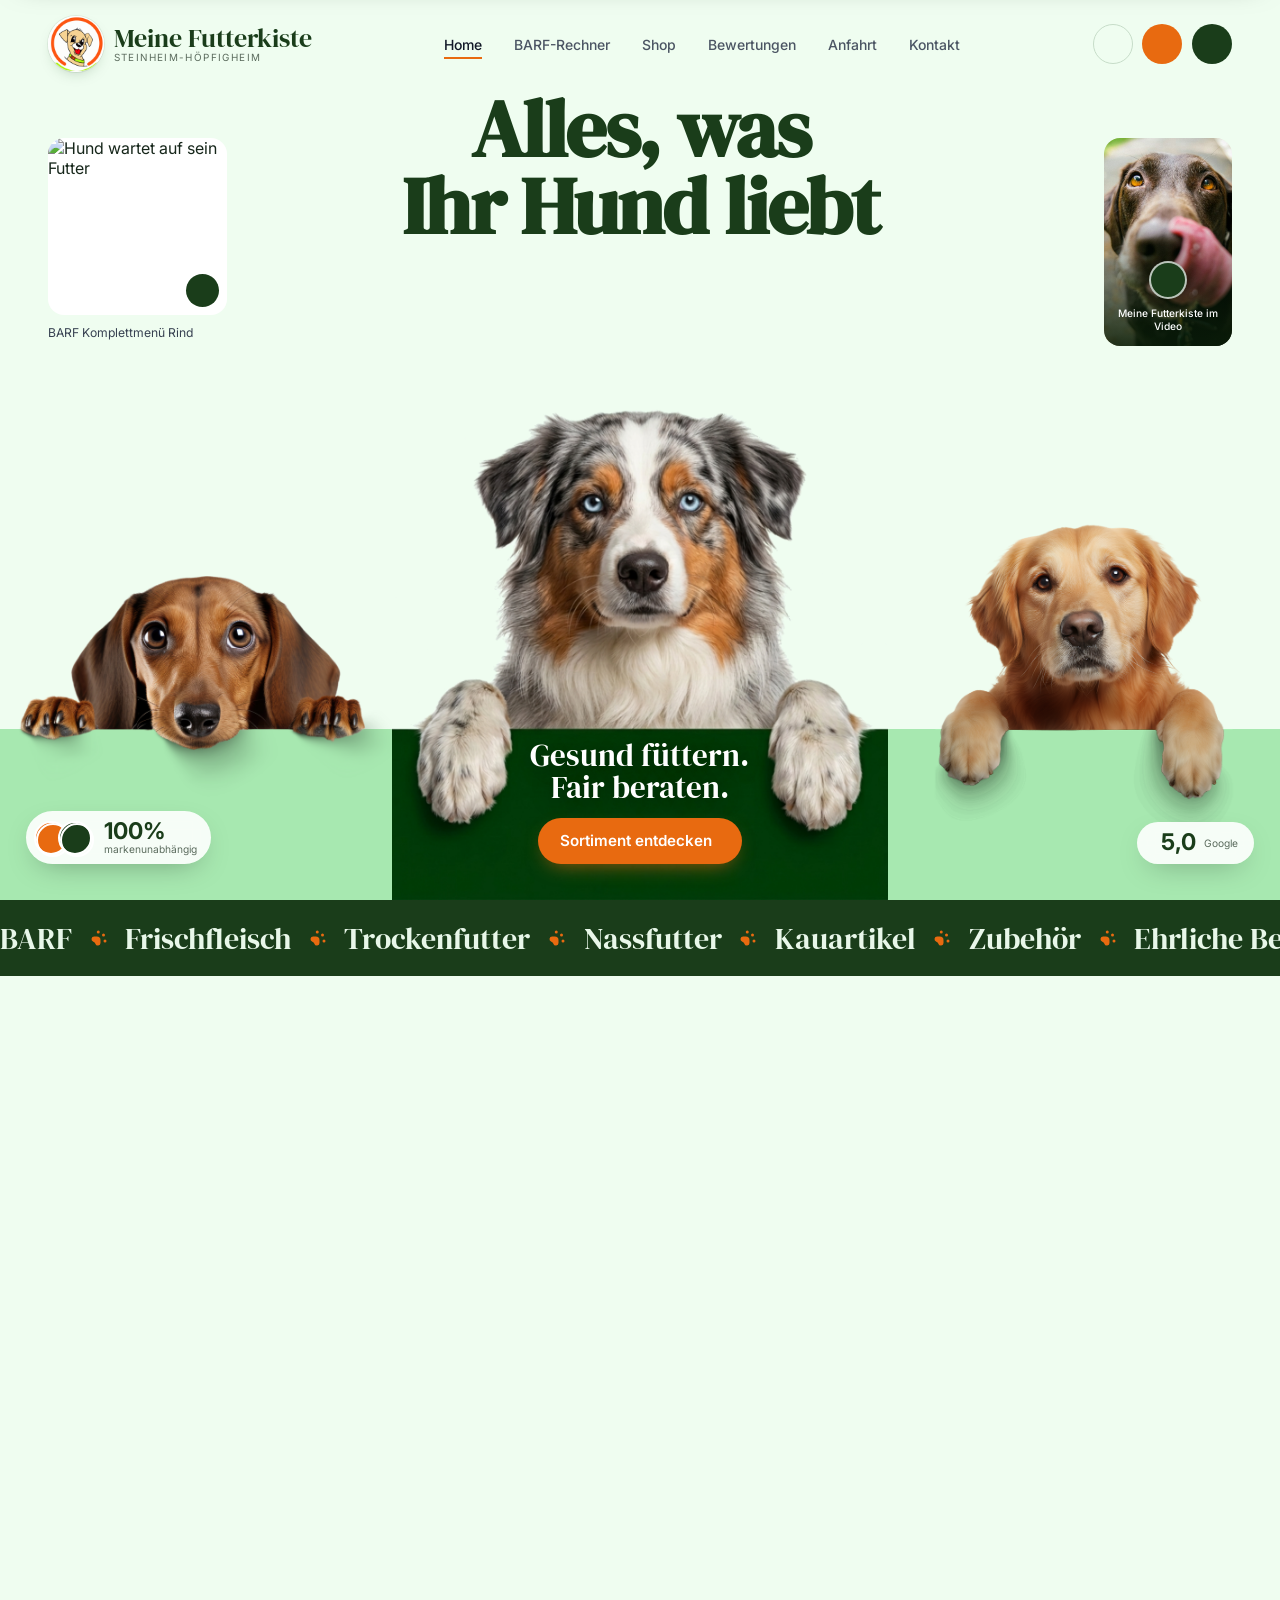
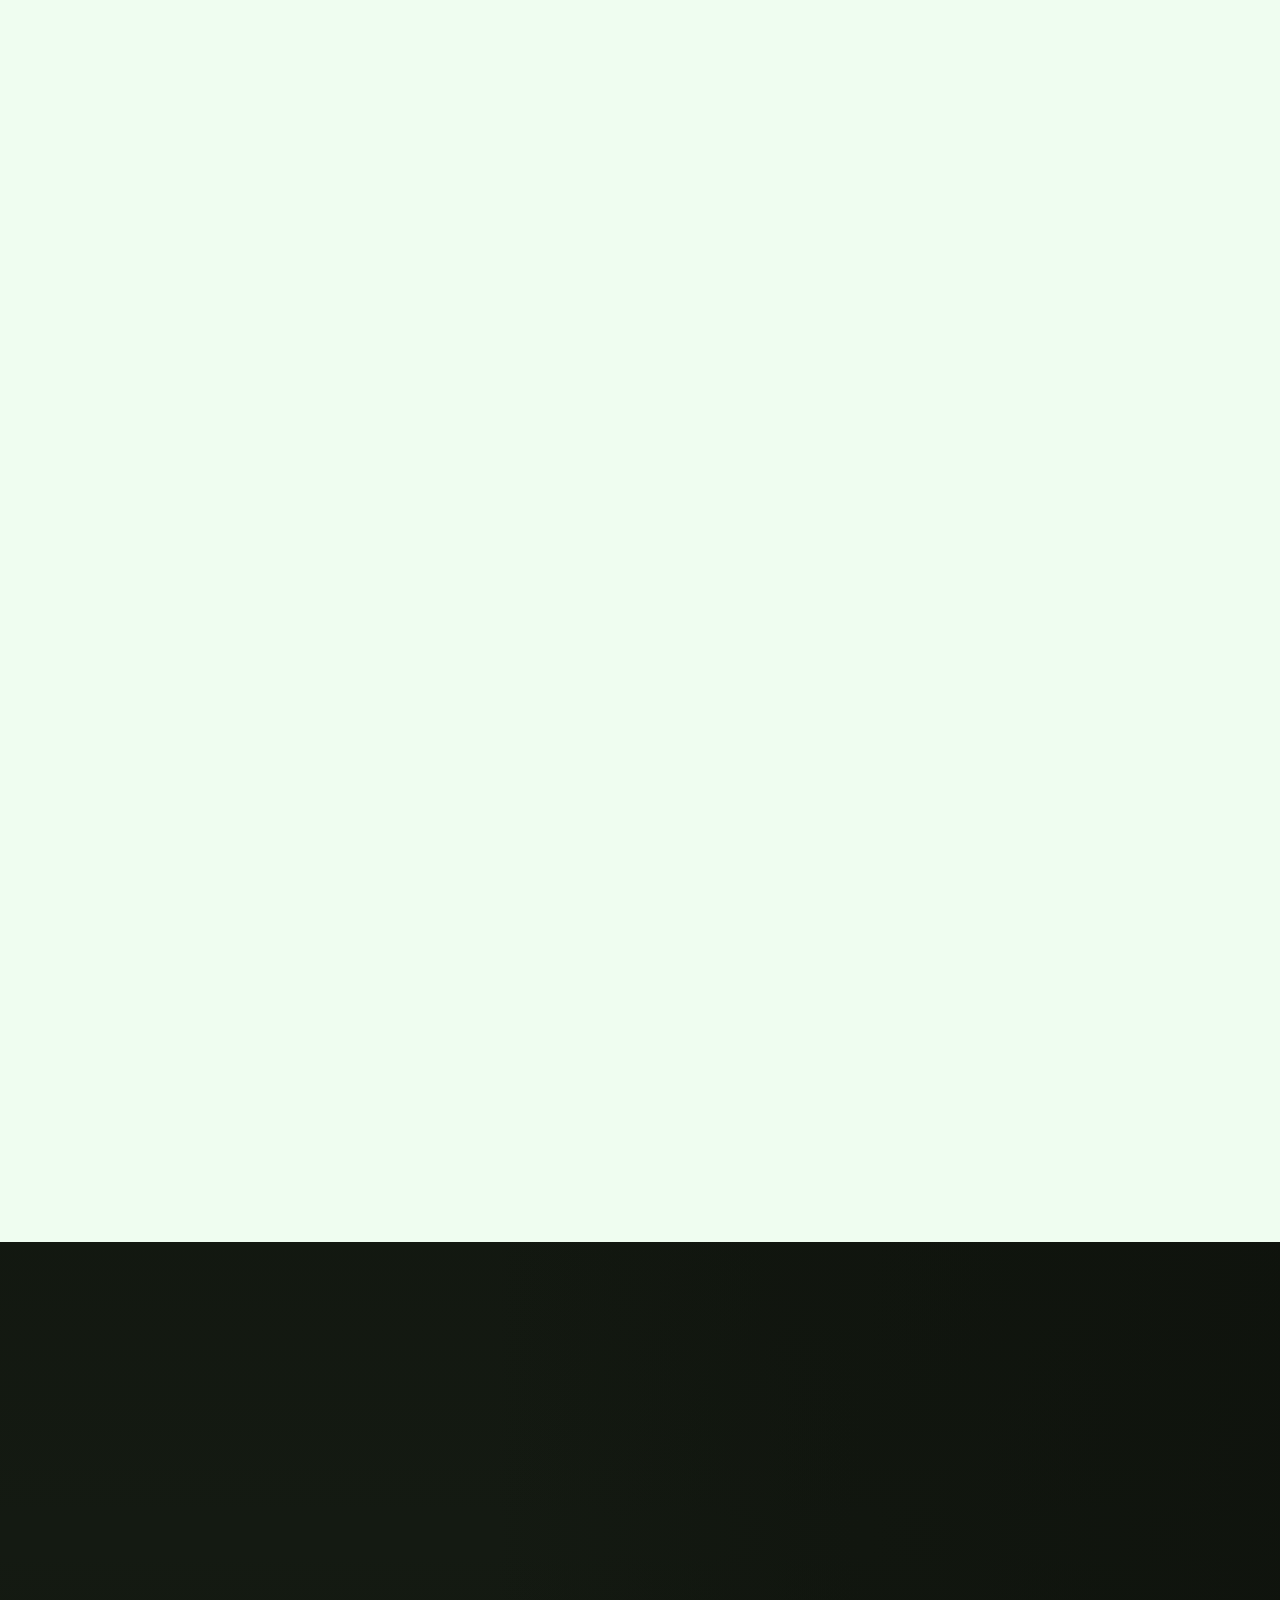
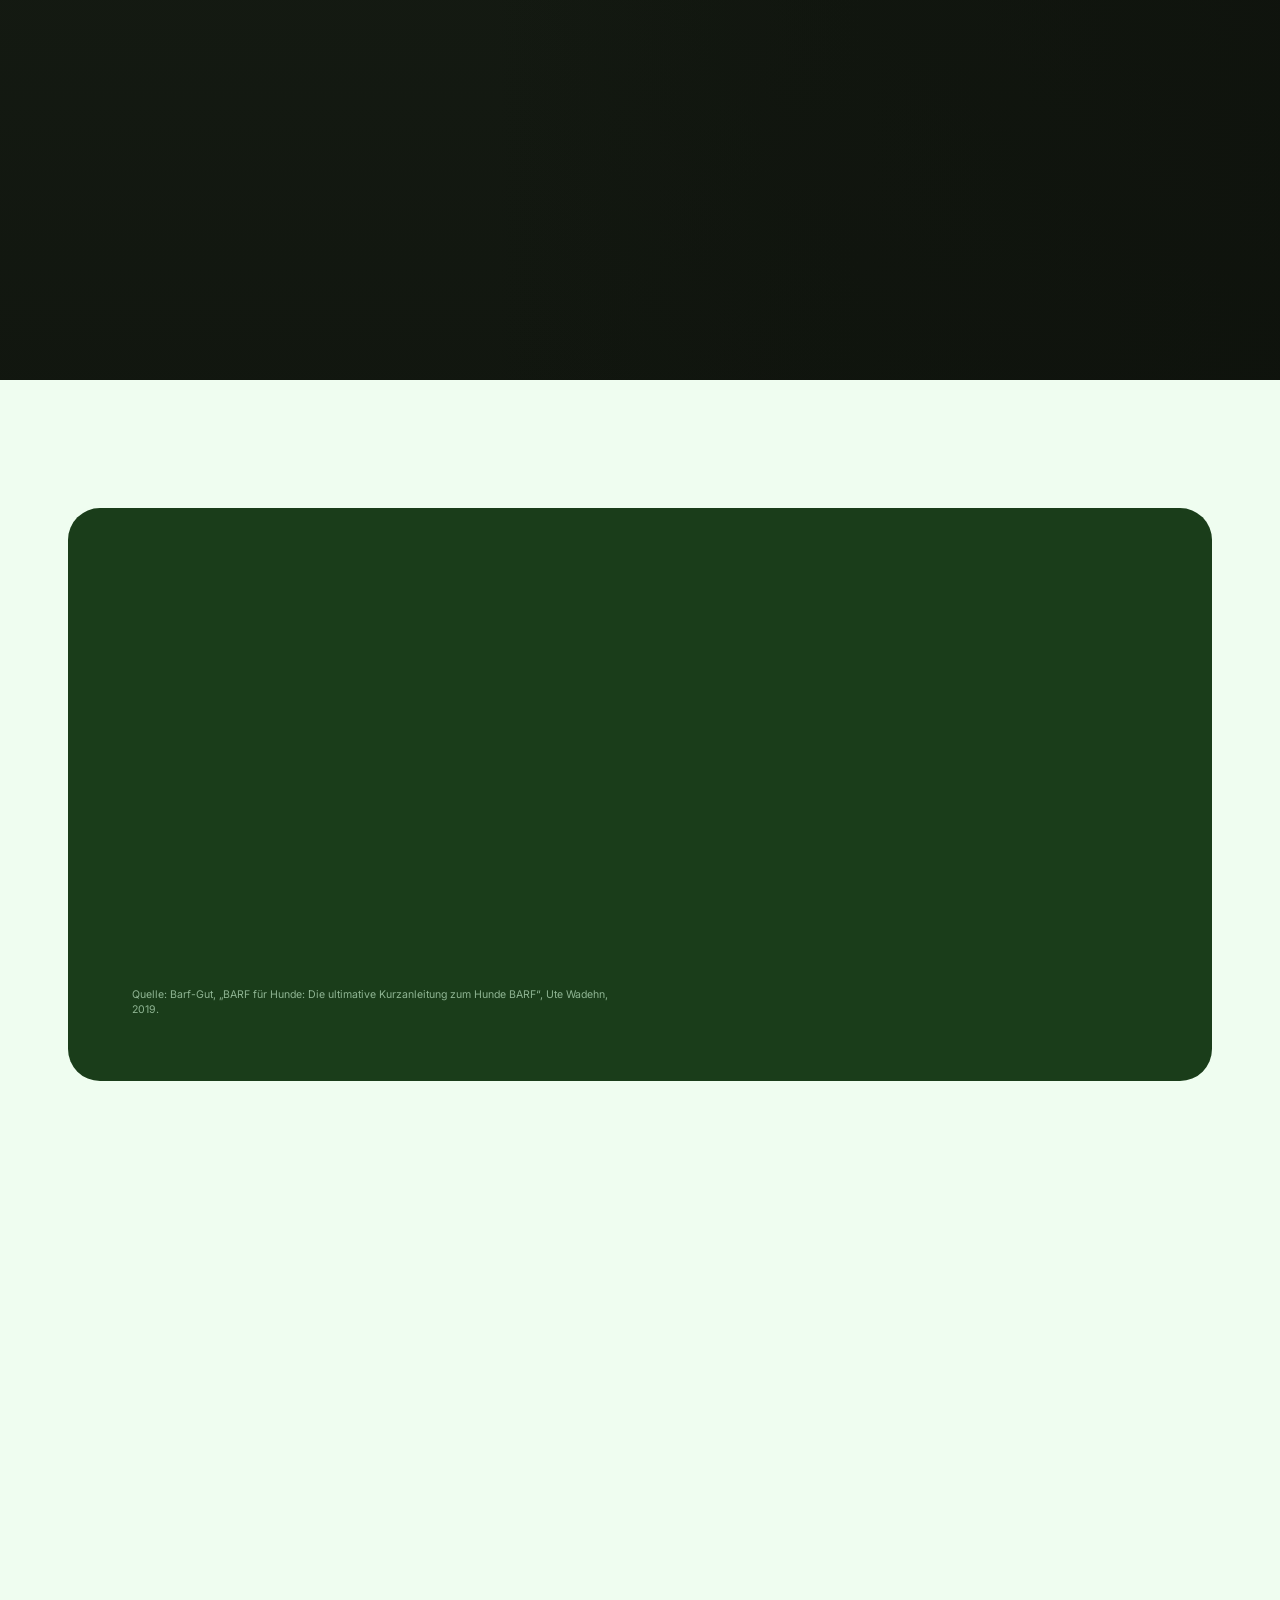
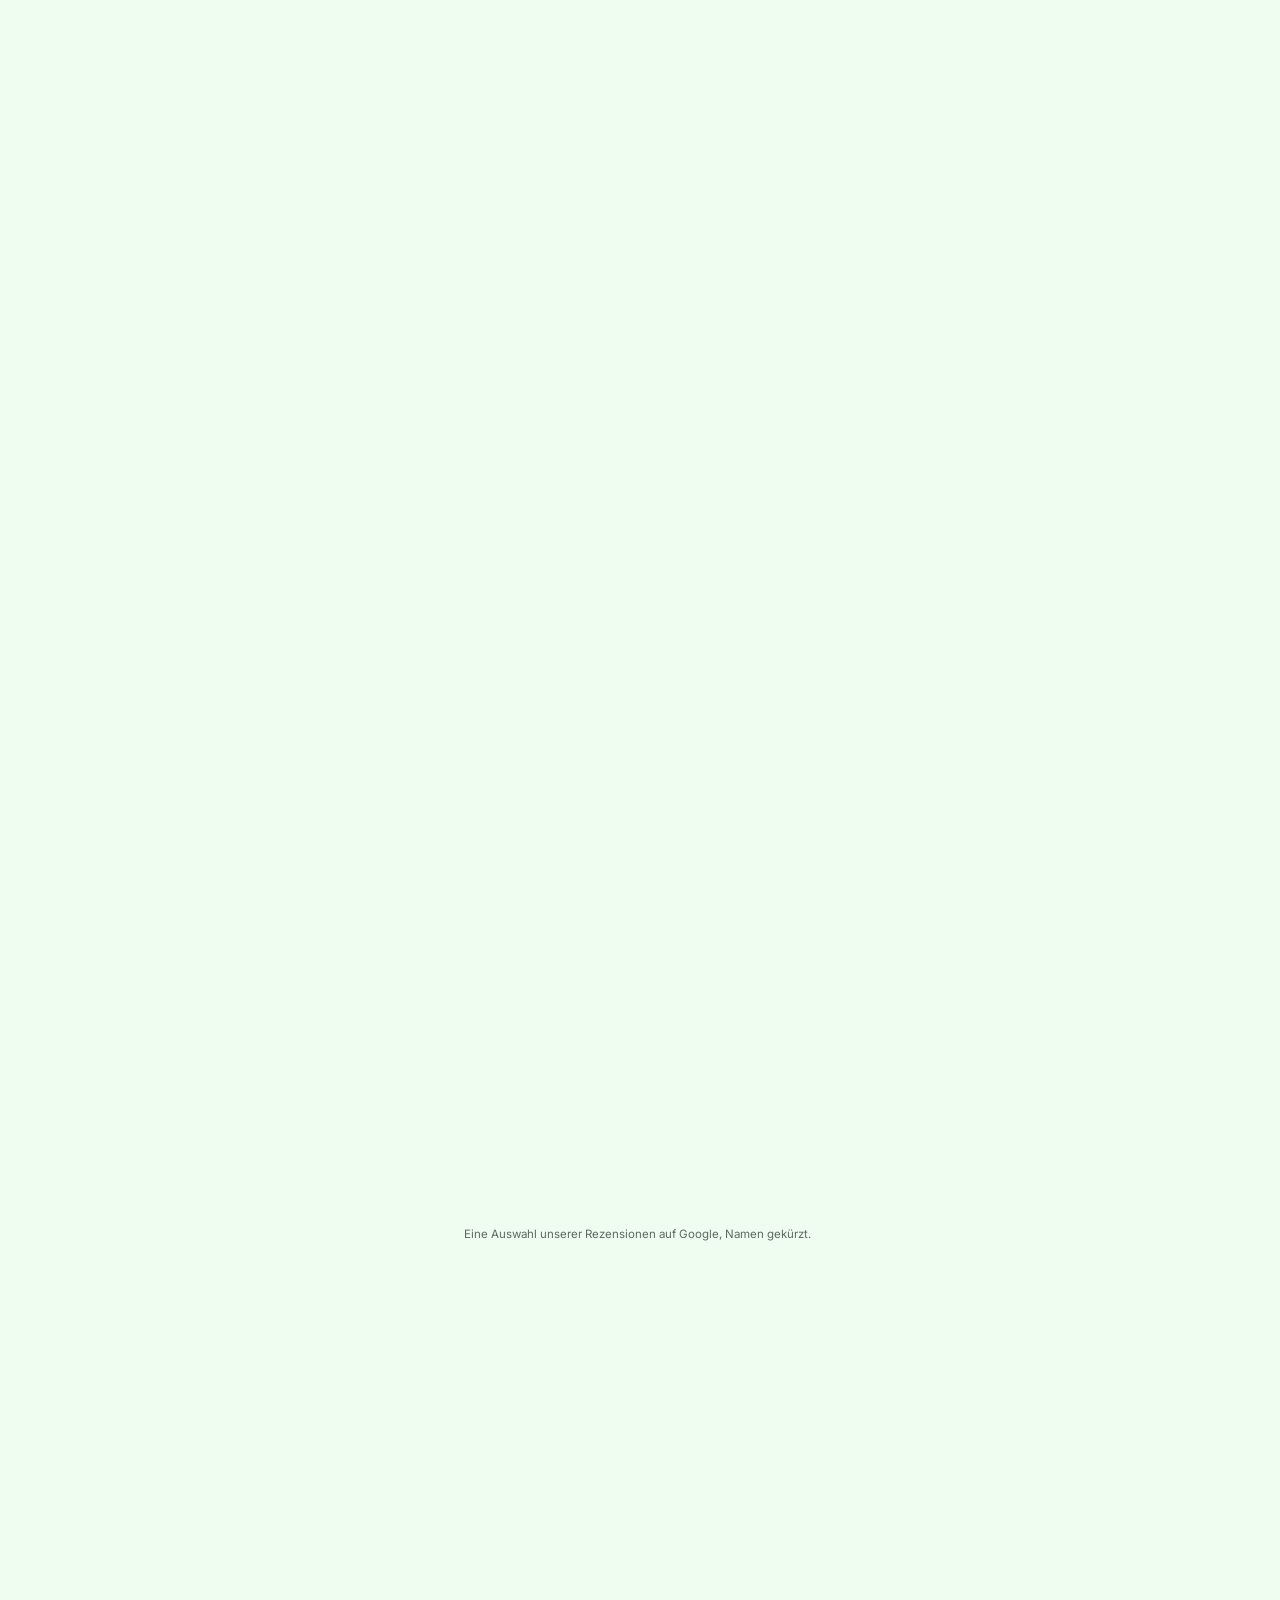
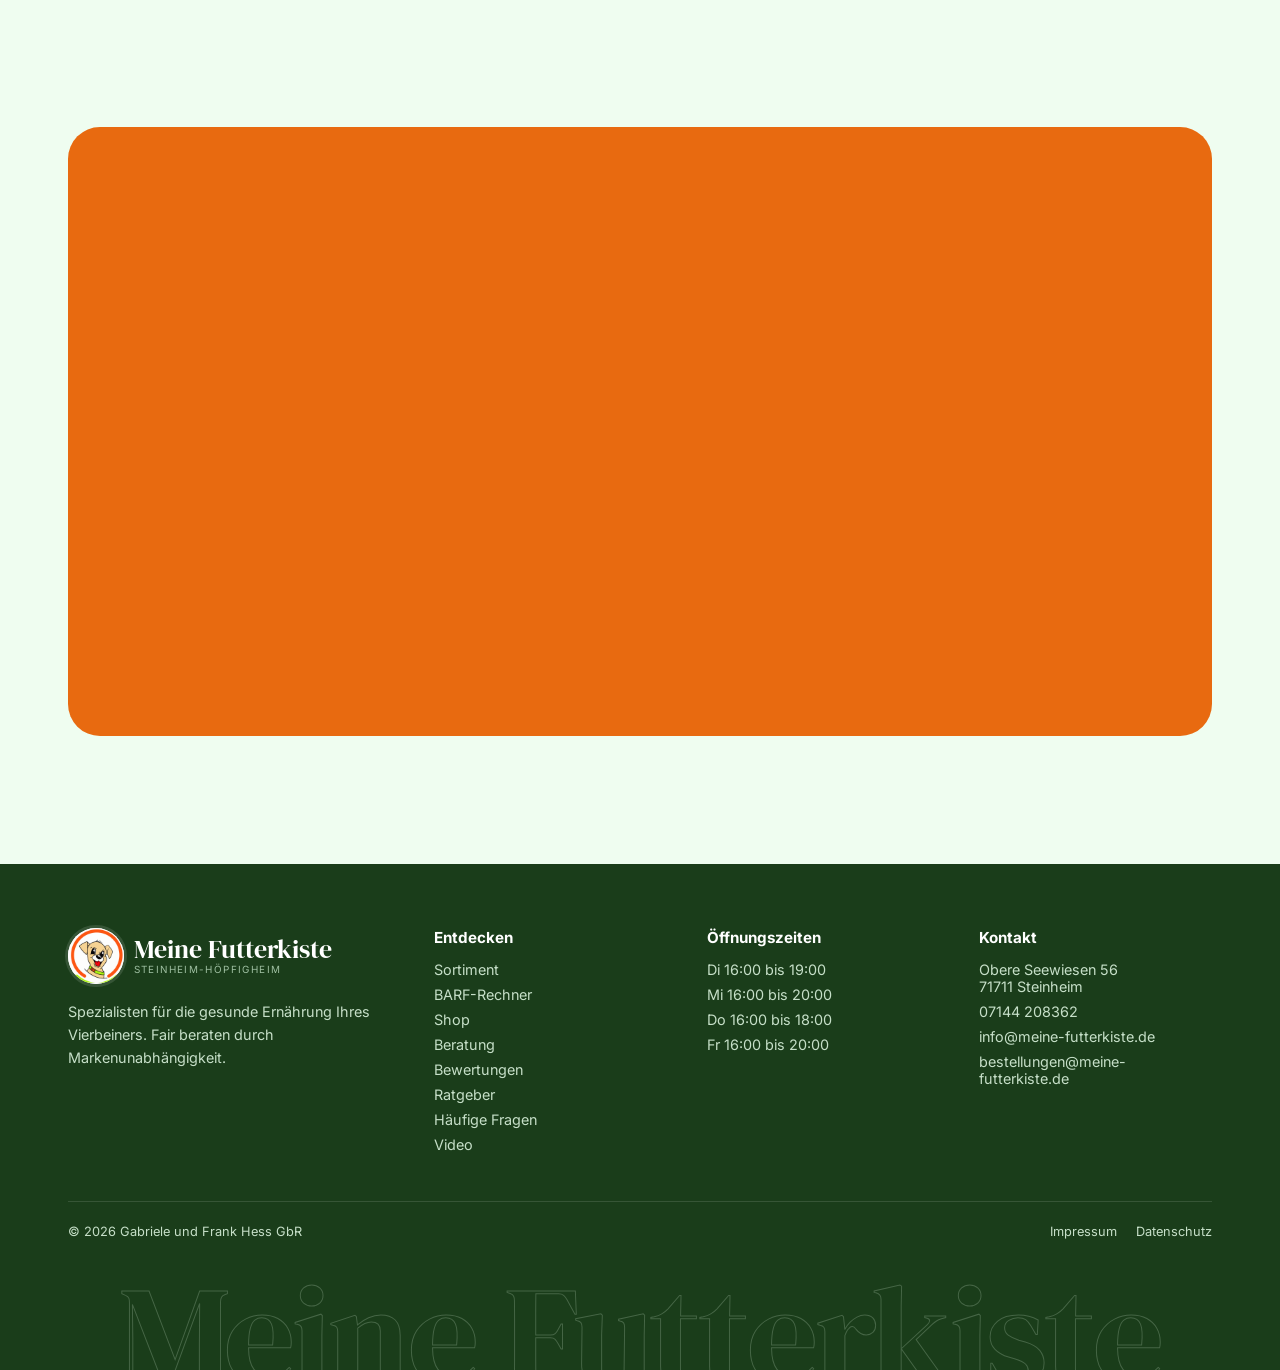
==== commit cd5b1e3d: "Add files via upload" ====
--- a/index.html
+++ b/index.html
@@ -1,3 +1,4 @@
+
 <!doctype html>
 <html lang="de">
 <head>
@@ -48,8 +49,10 @@
 }
 </script>
 
-<link rel="stylesheet" href="fonts.css" />
-<script src="lucide.min.js"></script>
+<link rel="preconnect" href="https://fonts.googleapis.com" />
+<link rel="preconnect" href="https://fonts.gstatic.com" crossorigin />
+<link href="https://fonts.googleapis.com/css2?family=DM+Serif+Display&family=Kaushan+Script&family=Inter:wght@400;500;600&display=swap" rel="stylesheet" />
+<script src="https://cdn.jsdelivr.net/npm/lucide@0.460.0/dist/umd/lucide.min.js"></script>
 
 <style>
 :root{
@@ -733,7 +736,7 @@
     <nav class="nav animate-fade-in delay-200" aria-label="Hauptnavigation">
       <a href="#start" class="on">Home</a>
       <a href="#barf">BARF-Rechner</a>
-      <a href="#shop">Sortiment</a>
+      <a href="#shop">Shop</a>
       <a href="#bewertungen">Bewertungen</a>
       <a href="#besuch">Anfahrt</a>
       <a href="#kontakt">Kontakt</a>
@@ -905,10 +908,10 @@
 </section>
 
 <!-- ================= VIDEO-BANNER ================= -->
-<!-- Video: Mixkit (frei nutzbar, keine Namensnennung nötig), lokal als video-herz.mp4 -->
+<!-- Video: Mixkit (frei nutzbar, keine Namensnennung nötig). Für den Livegang am besten lokal ablegen. -->
 <section class="vbanner" id="herz" aria-label="Weil die Gesundheit Ihres Tieres uns am Herzen liegt">
-  <video muted loop playsinline preload="none" poster="video-herz-poster.jpg" aria-hidden="true">
-    <source src="video-herz.mp4" type="video/mp4" />
+  <video muted loop playsinline preload="none" poster="https://assets.mixkit.co/videos/4839/4839-thumb-720-0.jpg" aria-hidden="true">
+    <source src="https://assets.mixkit.co/videos/4839/4839-720.mp4" type="video/mp4" />
   </video>
   <div class="vb-heart rv pop"><span><i data-lucide="heart"></i></span></div>
   <div class="vb-inner">
@@ -1196,8 +1199,9 @@
     <button class="circle circle-line" id="menuClose" aria-label="Menü schließen"><i data-lucide="x"></i></button>
   </div>
   <nav>
+    <a href="#sortiment">Sortiment</a>
     <a href="#barf">BARF-Rechner</a>
-    <a href="#shop">Sortiment</a>
+    <a href="#shop">Shop</a>
     <a href="#bewertungen">Bewertungen</a>
     <a href="#besuch">Anfahrt</a>
     <a href="#kontakt">Kontakt</a>
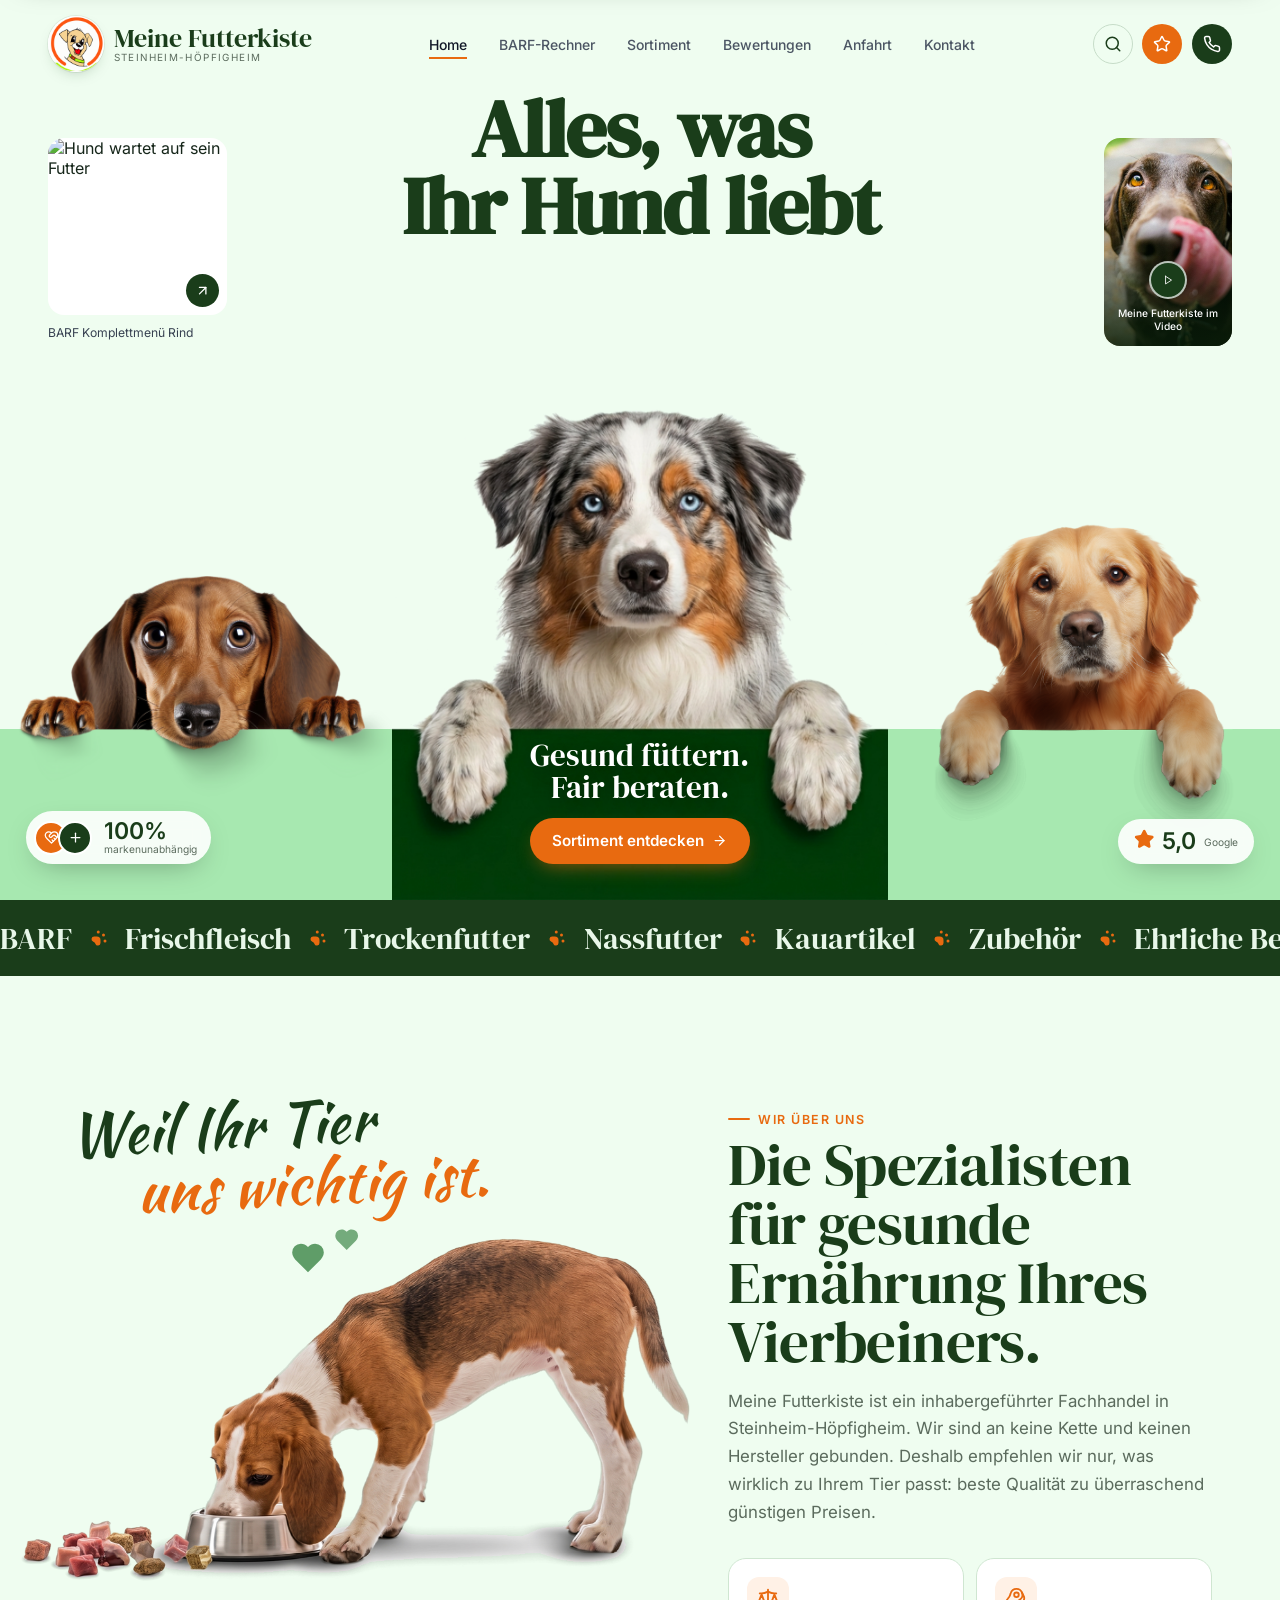
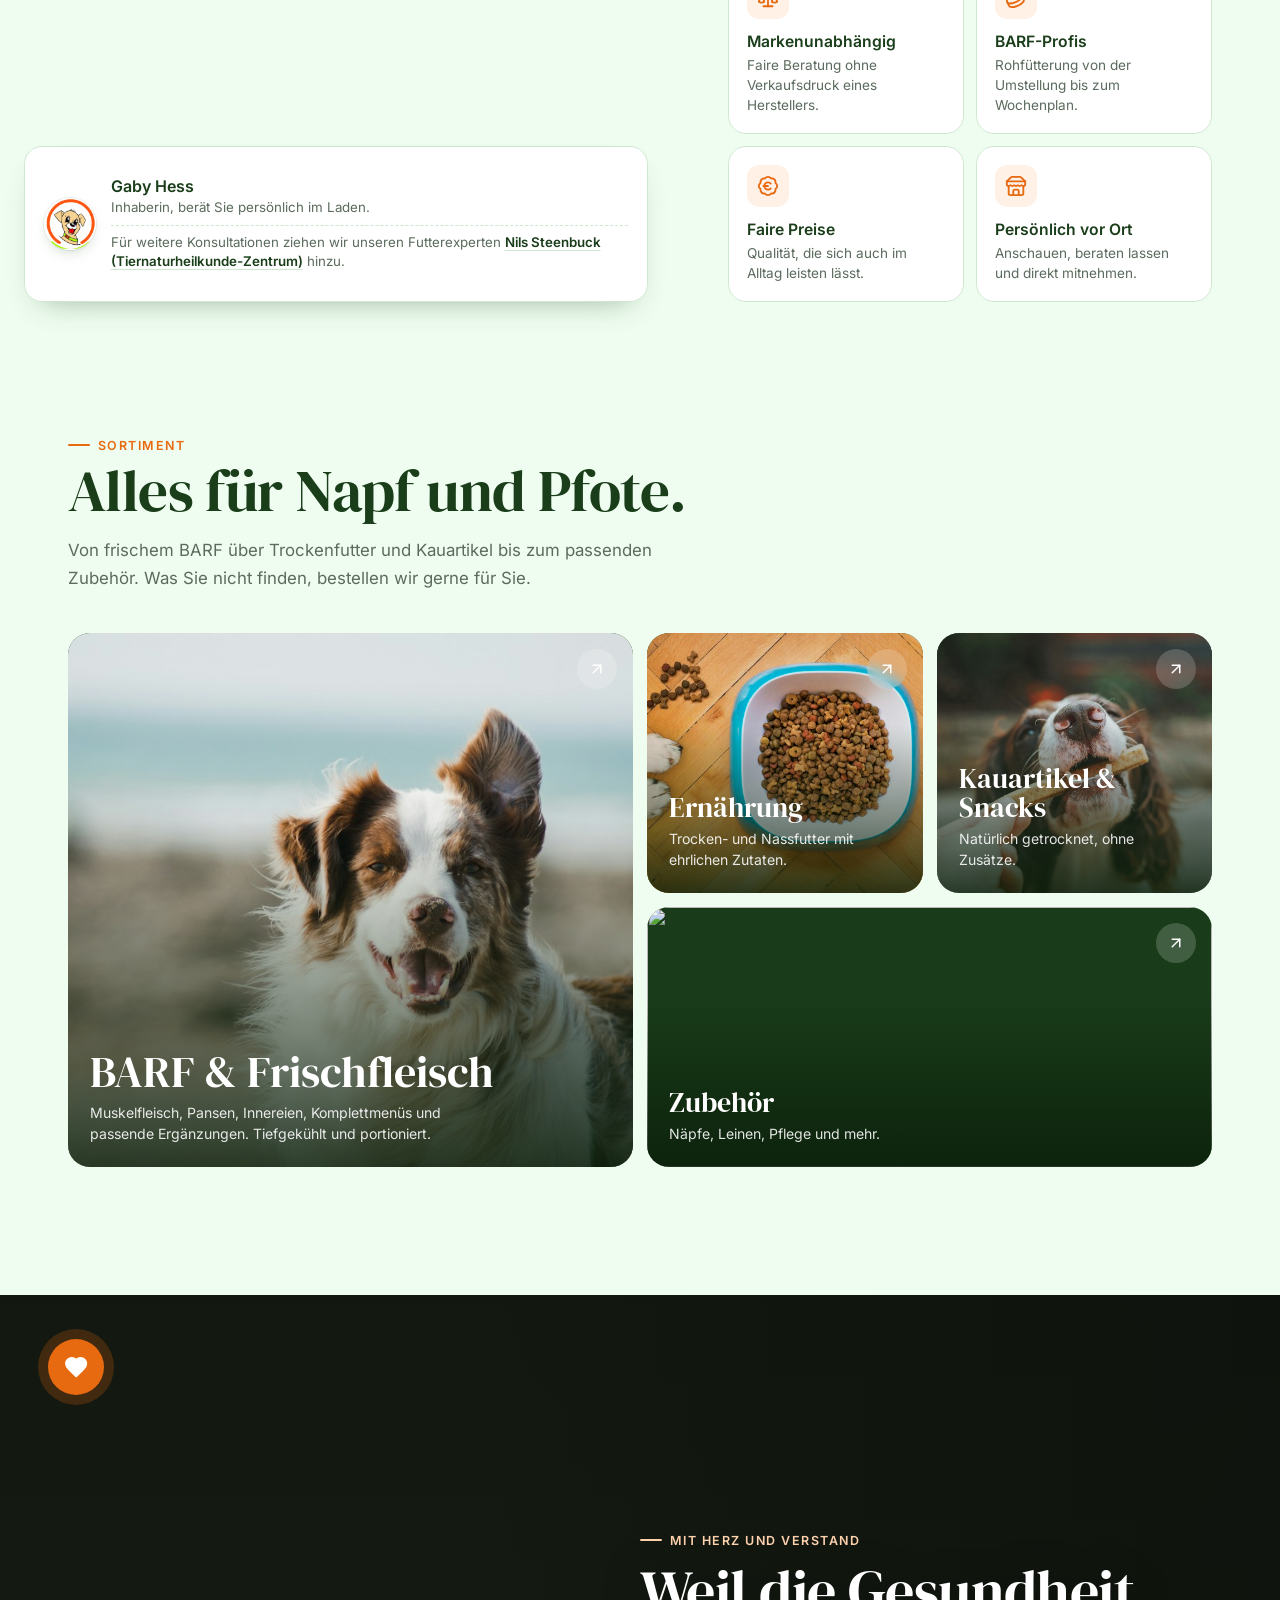
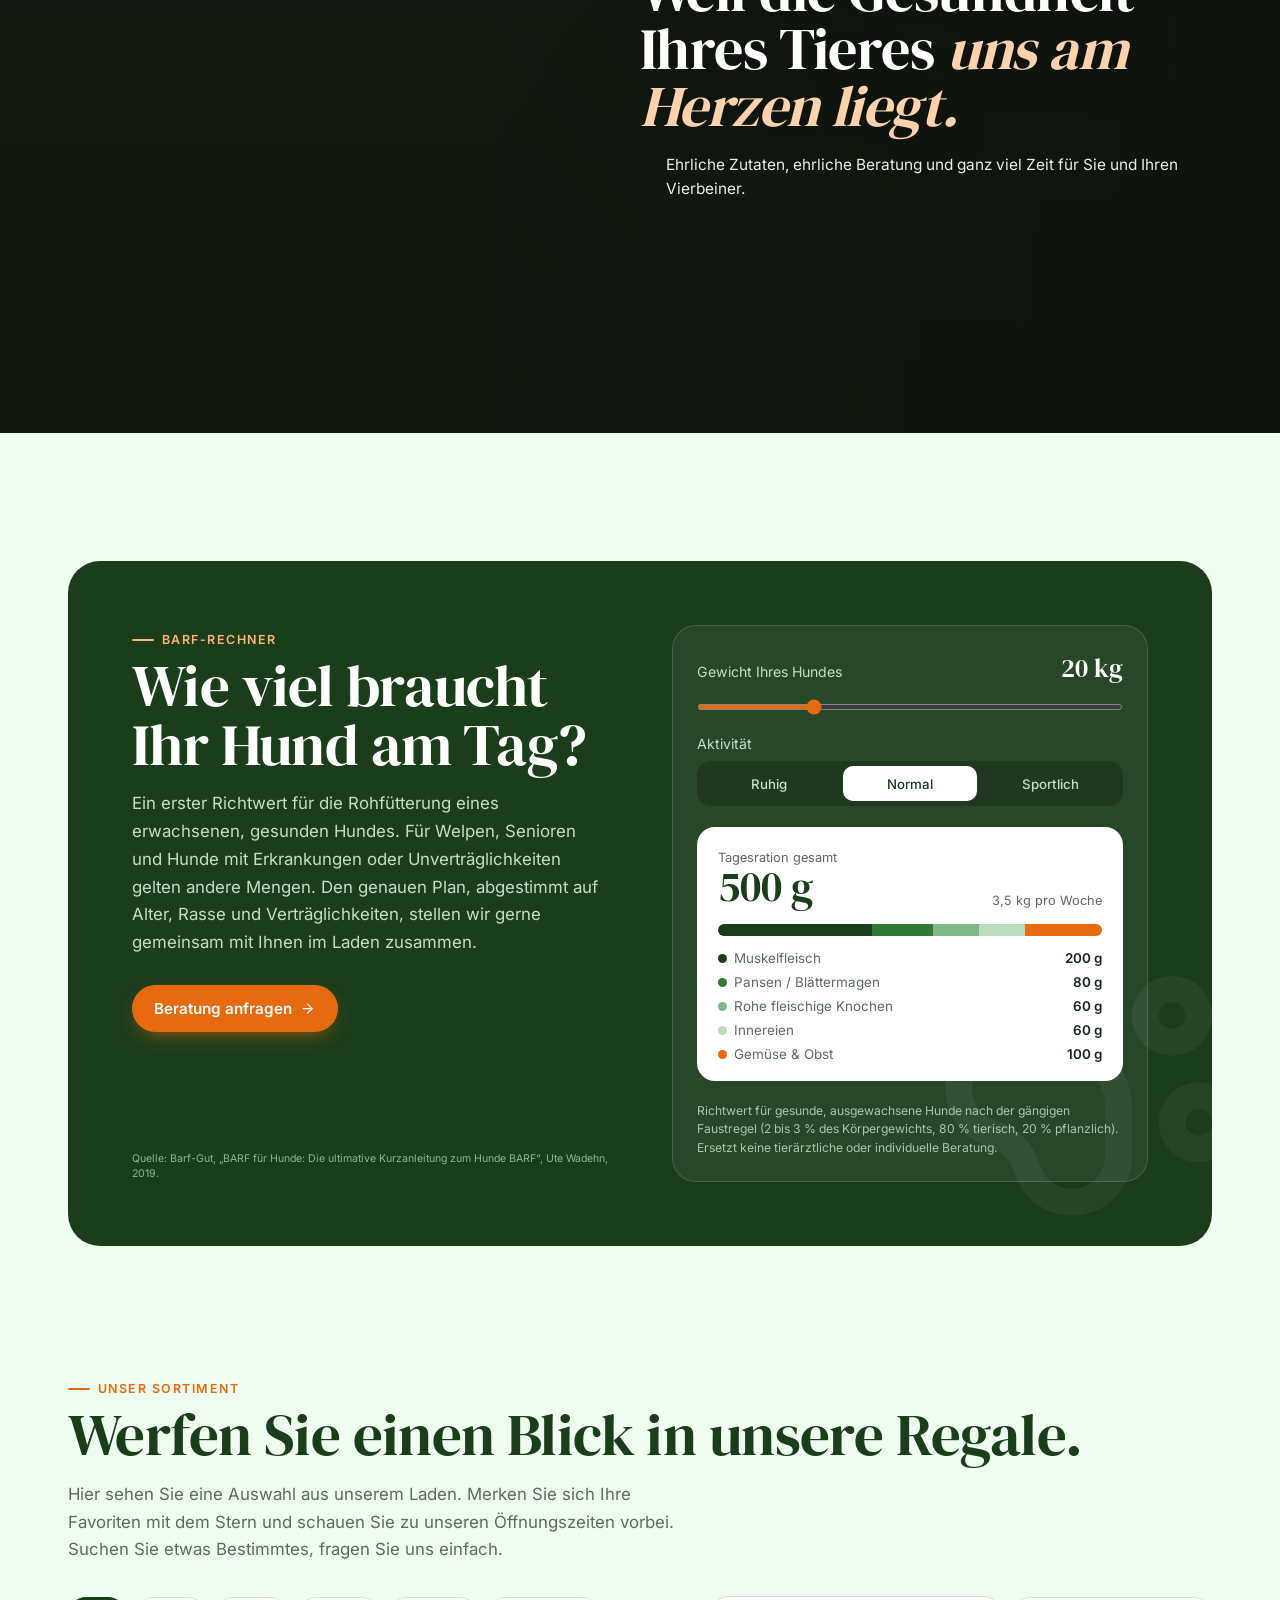
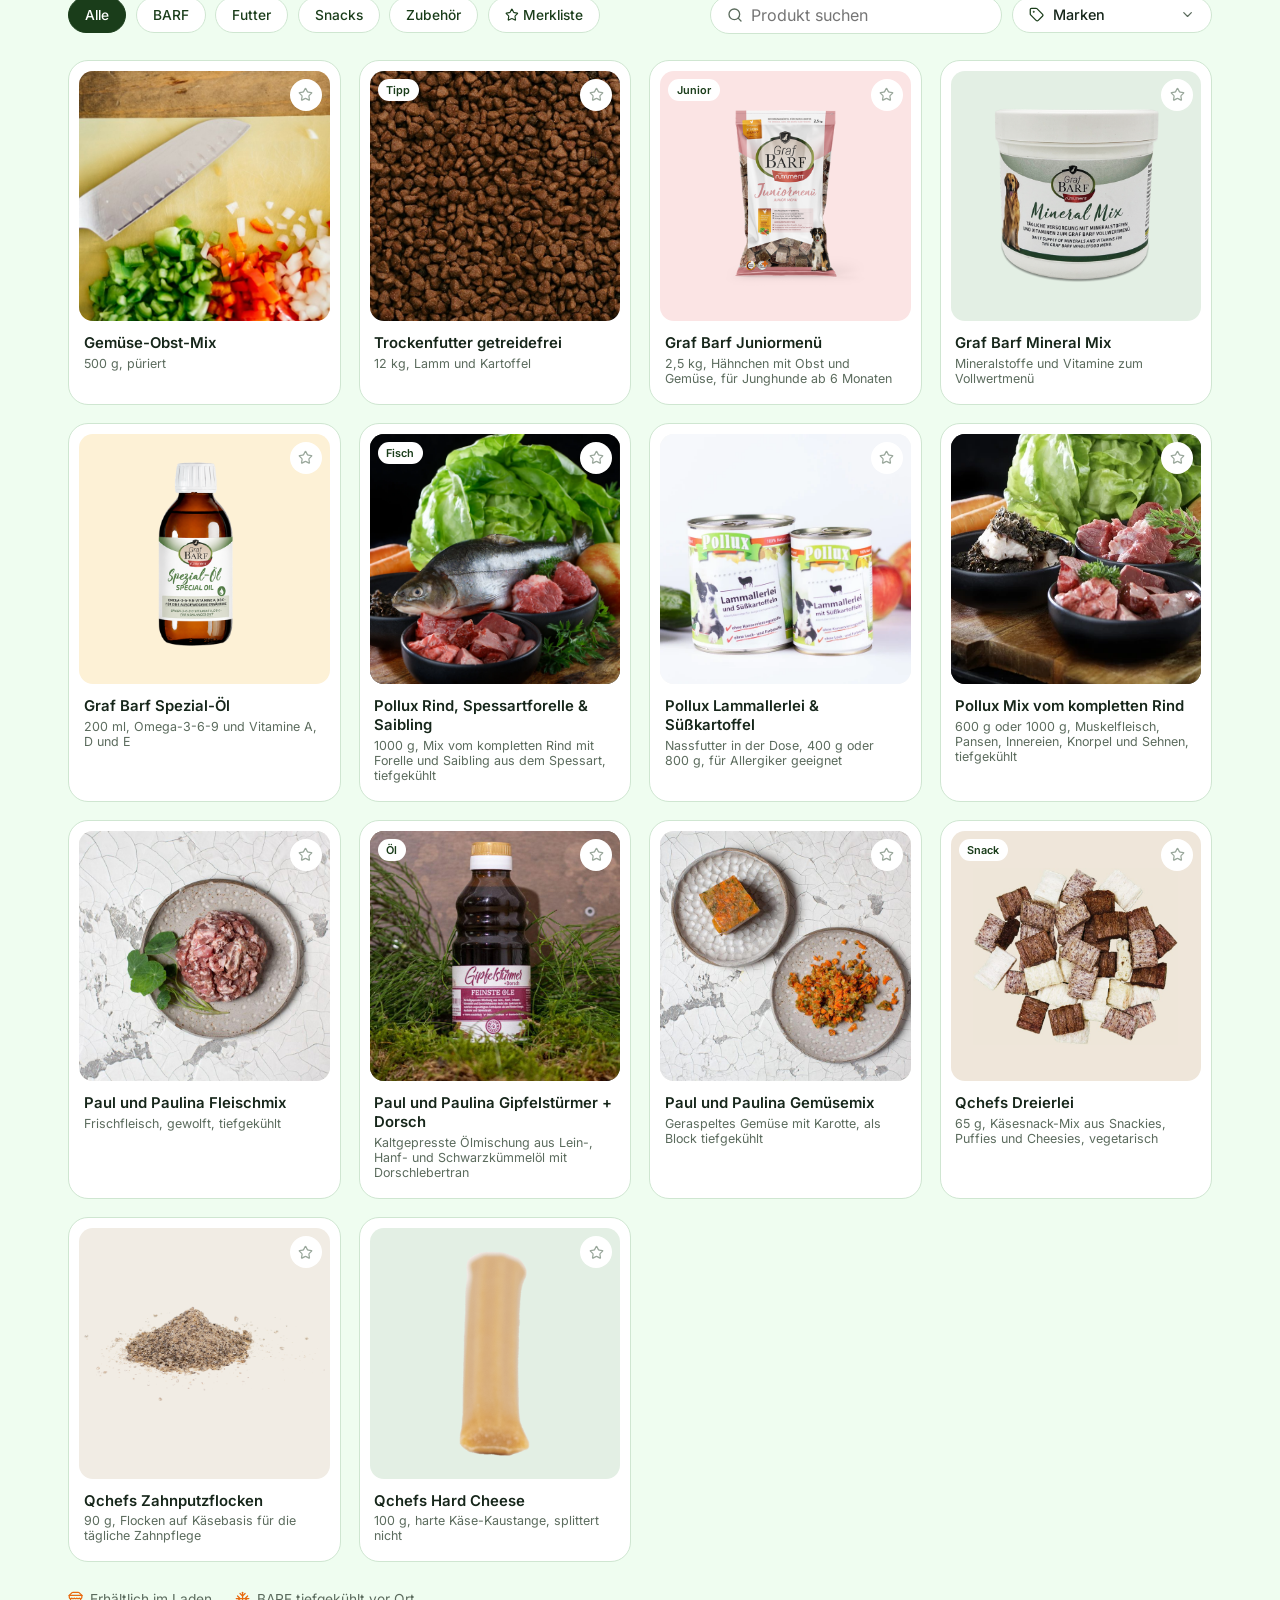
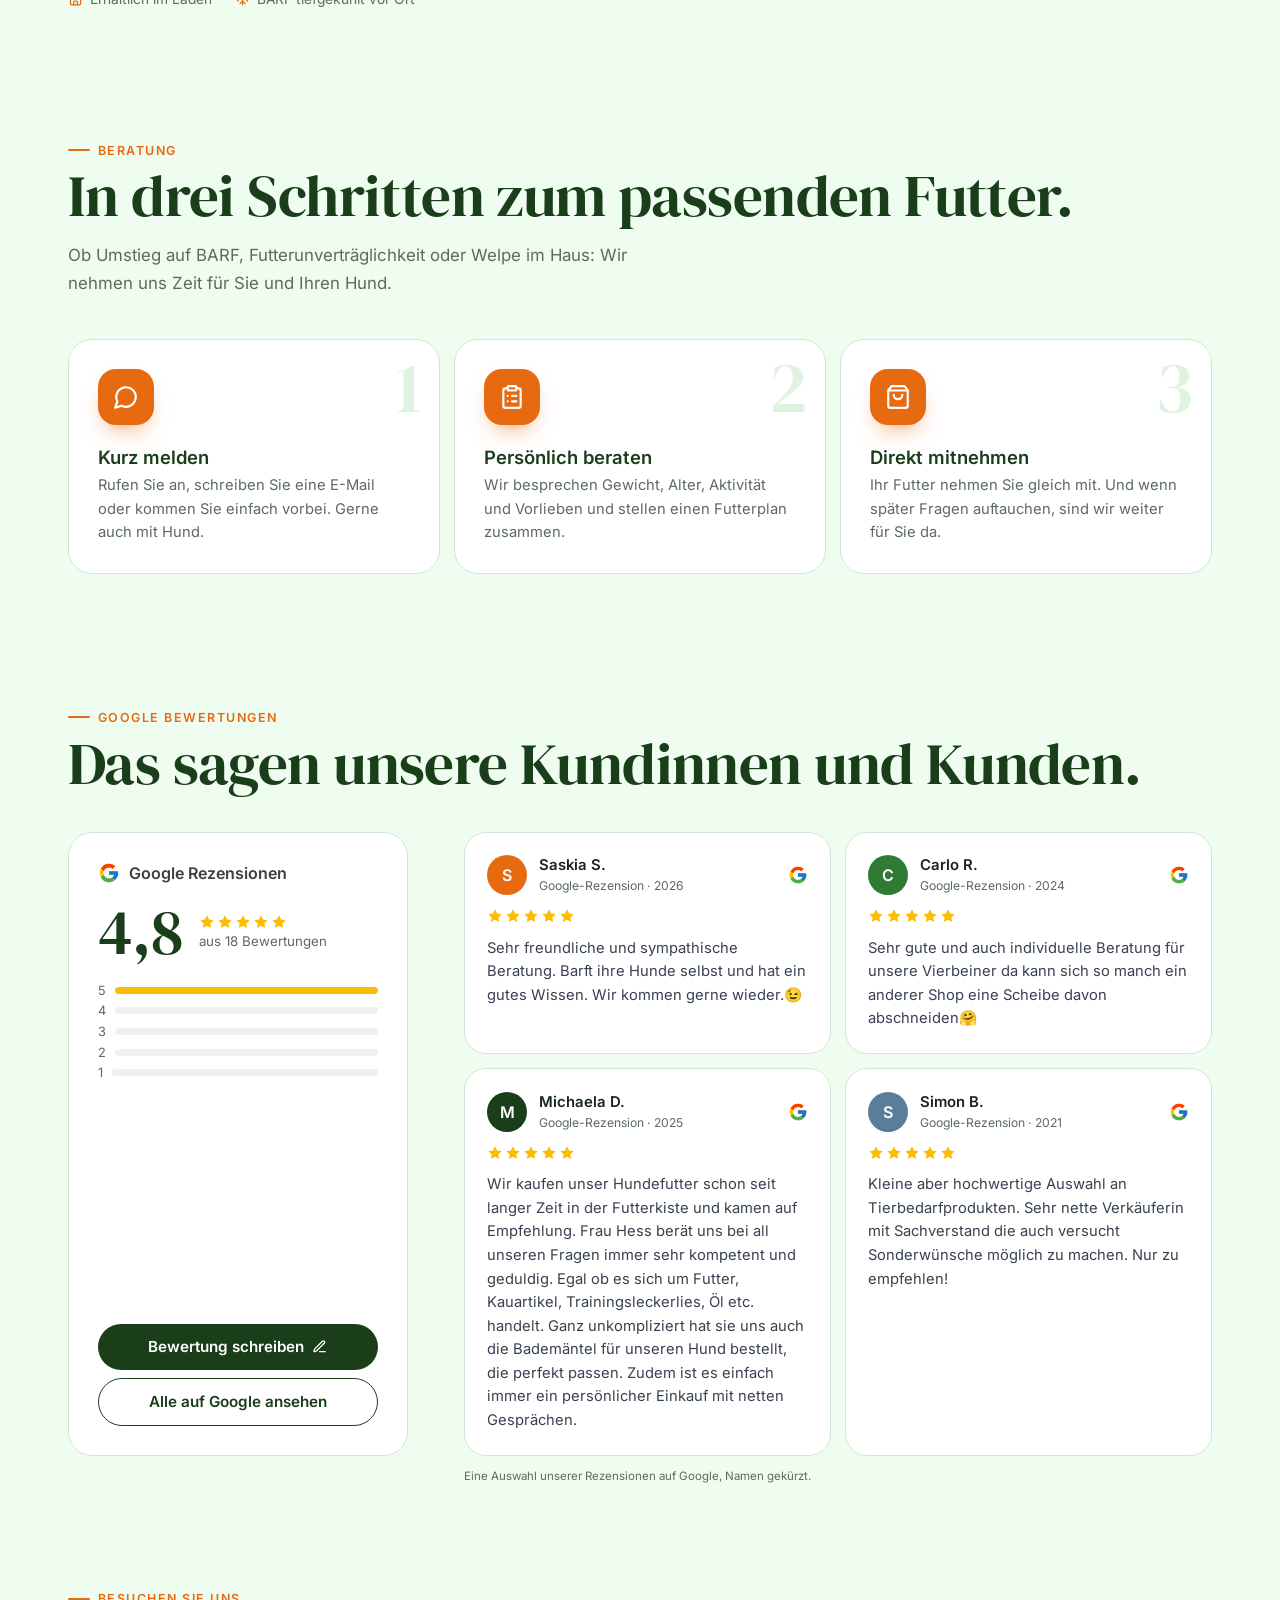
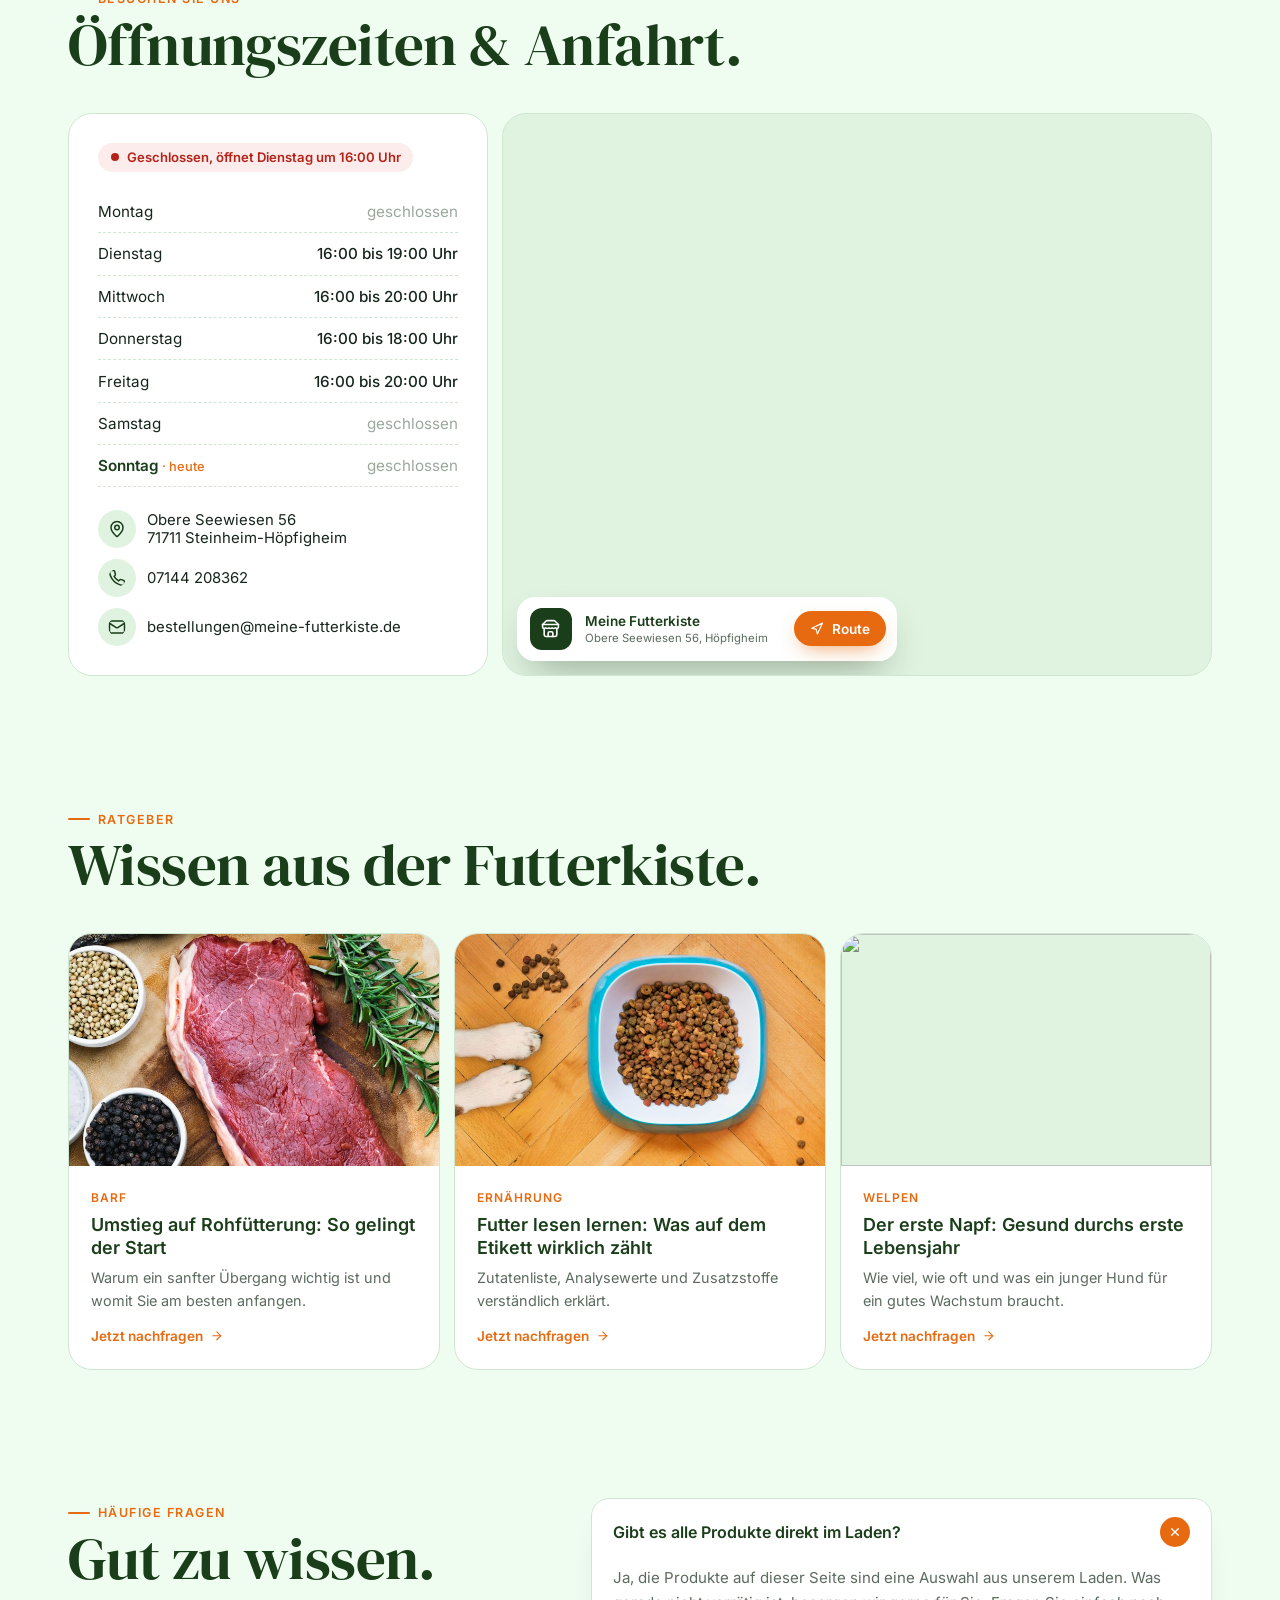
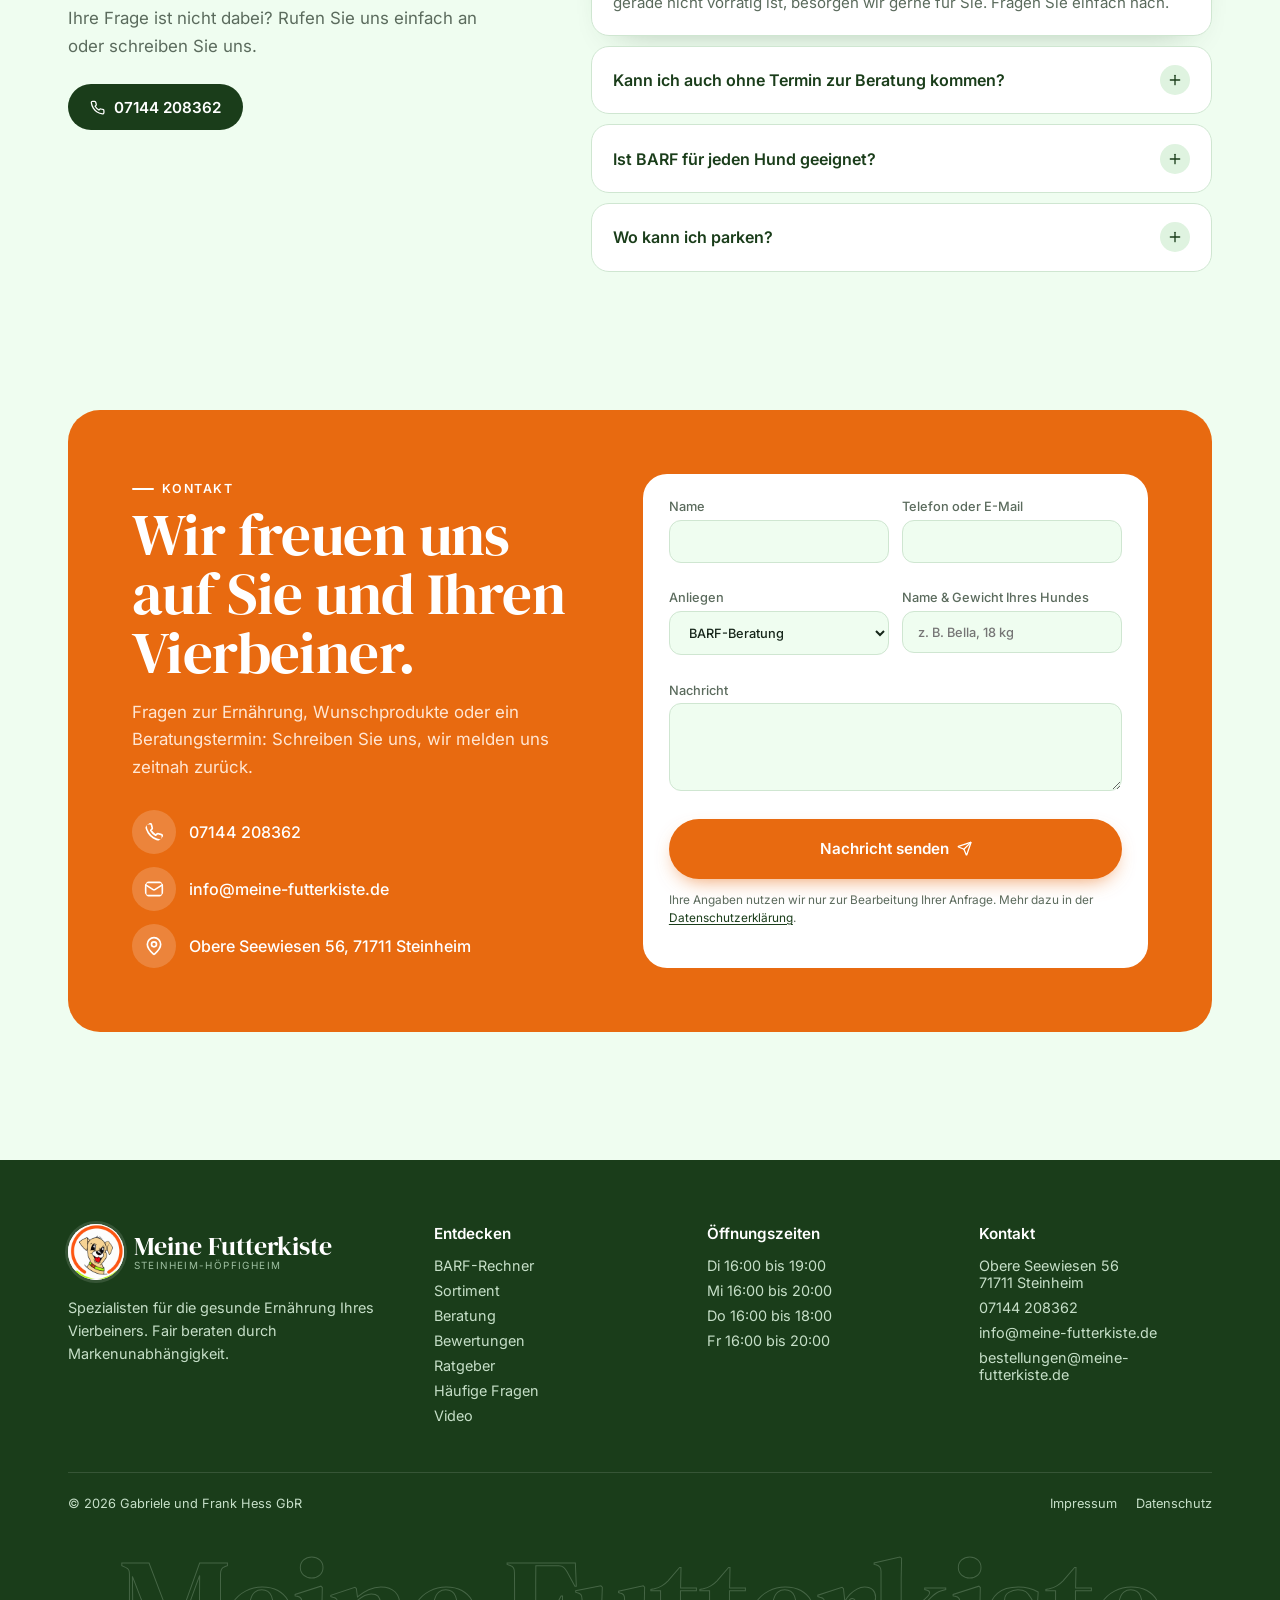
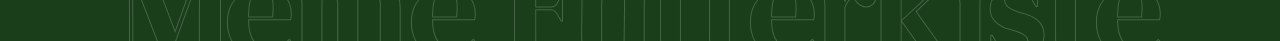
==== commit 49bef948: "Add files via upload" ====
--- a/index.html
+++ b/index.html
@@ -1,4 +1,3 @@
-
 <!doctype html>
 <html lang="de">
 <head>
@@ -49,10 +48,8 @@
 }
 </script>
 
-<link rel="preconnect" href="https://fonts.googleapis.com" />
-<link rel="preconnect" href="https://fonts.gstatic.com" crossorigin />
-<link href="https://fonts.googleapis.com/css2?family=DM+Serif+Display&family=Kaushan+Script&family=Inter:wght@400;500;600&display=swap" rel="stylesheet" />
-<script src="https://cdn.jsdelivr.net/npm/lucide@0.460.0/dist/umd/lucide.min.js"></script>
+<link rel="stylesheet" href="fonts.css" />
+<script src="lucide.min.js"></script>
 
 <style>
 :root{
@@ -736,7 +733,7 @@
     <nav class="nav animate-fade-in delay-200" aria-label="Hauptnavigation">
       <a href="#start" class="on">Home</a>
       <a href="#barf">BARF-Rechner</a>
-      <a href="#shop">Shop</a>
+      <a href="#shop">Sortiment</a>
       <a href="#bewertungen">Bewertungen</a>
       <a href="#besuch">Anfahrt</a>
       <a href="#kontakt">Kontakt</a>
@@ -908,10 +905,10 @@
 </section>
 
 <!-- ================= VIDEO-BANNER ================= -->
-<!-- Video: Mixkit (frei nutzbar, keine Namensnennung nötig). Für den Livegang am besten lokal ablegen. -->
+<!-- Video: Mixkit (frei nutzbar, keine Namensnennung nötig), lokal als video-herz.mp4 -->
 <section class="vbanner" id="herz" aria-label="Weil die Gesundheit Ihres Tieres uns am Herzen liegt">
-  <video muted loop playsinline preload="none" poster="https://assets.mixkit.co/videos/4839/4839-thumb-720-0.jpg" aria-hidden="true">
-    <source src="https://assets.mixkit.co/videos/4839/4839-720.mp4" type="video/mp4" />
+  <video muted loop playsinline preload="none" poster="video-herz-poster.jpg" aria-hidden="true">
+    <source src="video-herz.mp4" type="video/mp4" />
   </video>
   <div class="vb-heart rv pop"><span><i data-lucide="heart"></i></span></div>
   <div class="vb-inner">
@@ -1166,7 +1163,7 @@
       </div>
       <div>
         <h4>Entdecken</h4>
-        <ul><li><a href="#sortiment">Sortiment</a></li><li><a href="#barf">BARF-Rechner</a></li><li><a href="#shop">Shop</a></li><li><a href="#beratung">Beratung</a></li><li><a href="#bewertungen">Bewertungen</a></li><li><a href="#ratgeber">Ratgeber</a></li><li><a href="#faq">Häufige Fragen</a></li><li><a href="https://www.youtube.com/watch?v=kMEoih41Uj0" target="_blank" rel="noopener">Video</a></li></ul>
+        <ul><li><a href="#barf">BARF-Rechner</a></li><li><a href="#shop">Sortiment</a></li><li><a href="#beratung">Beratung</a></li><li><a href="#bewertungen">Bewertungen</a></li><li><a href="#ratgeber">Ratgeber</a></li><li><a href="#faq">Häufige Fragen</a></li><li><a href="https://www.youtube.com/watch?v=kMEoih41Uj0" target="_blank" rel="noopener">Video</a></li></ul>
       </div>
       <div>
         <h4><a href="#besuch">Öffnungszeiten</a></h4>
@@ -1199,9 +1196,8 @@
     <button class="circle circle-line" id="menuClose" aria-label="Menü schließen"><i data-lucide="x"></i></button>
   </div>
   <nav>
-    <a href="#sortiment">Sortiment</a>
     <a href="#barf">BARF-Rechner</a>
-    <a href="#shop">Shop</a>
+    <a href="#shop">Sortiment</a>
     <a href="#bewertungen">Bewertungen</a>
     <a href="#besuch">Anfahrt</a>
     <a href="#kontakt">Kontakt</a>
@@ -1308,27 +1304,28 @@
   /* Markenprodukte: cat = Rubrik für die Filter-Chips; id wird unten vergeben (ab 101, damit alte Merklisten-Einträge nicht auf falsche Produkte zeigen) */
   const BRANDS = {
     // logo = kleines Markenzeichen im Menü; logoPhoto = Produktfoto statt Logo (füllt den Kreis)
-    'graf-barf': {n:'Graf Barf', logo:'marken/logos/graf-barf.png', p:[
-      {id:101,cat:'barf',n:'Graf Barf Juniormenü',m:'2,5 kg, Hähnchen mit Obst und Gemüse, für Junghunde ab 6 Monaten',bg:'#fbe4e4',tag:'Junior',src:'marken/graf-barf-juniormenue.png'},
-      {id:102,cat:'barf',n:'Graf Barf Mineral Mix',m:'Mineralstoffe und Vitamine zum Vollwertmenü',bg:'#e3efe4',src:'marken/graf-barf-mineral-mix.png'},
-      {id:103,cat:'barf',n:'Graf Barf Spezial-Öl',m:'200 ml, Omega-3-6-9 und Vitamine A, D und E',bg:'#fdf1d6',src:'marken/graf-barf-spezial-oel.png'}
+    // Alle Bilder liegen flach im Hauptordner (wie im Repo), keine Unterordner
+    'graf-barf': {n:'Graf Barf', logo:'graf-barf.png', p:[
+      {id:101,cat:'barf',n:'Graf Barf Juniormenü',m:'2,5 kg, Hähnchen mit Obst und Gemüse, für Junghunde ab 6 Monaten',bg:'#fbe4e4',tag:'Junior',src:'graf-barf-juniormenue.png'},
+      {id:102,cat:'barf',n:'Graf Barf Mineral Mix',m:'Mineralstoffe und Vitamine zum Vollwertmenü',bg:'#e3efe4',src:'graf-barf-mineral-mix.png'},
+      {id:103,cat:'barf',n:'Graf Barf Spezial-Öl',m:'200 ml, Omega-3-6-9 und Vitamine A, D und E',bg:'#fdf1d6',src:'graf-barf-spezial-oel.png'}
     ]},
     // photo:true = Stimmungsfoto statt freigestellter Packung, füllt die Kachel wie die übrigen Shopfotos
-    'pollux': {n:'Pollux', logo:'marken/logos/pollux.png', p:[
-      {id:111,cat:'barf',n:'Pollux Rind, Spessartforelle & Saibling',m:'1000 g, Mix vom kompletten Rind mit Forelle und Saibling aus dem Spessart, tiefgekühlt',bg:'#1d1d1b',tag:'Fisch',photo:true,src:'marken/pollux-barf-forelle.webp'},
-      {id:112,cat:'futter',n:'Pollux Lammallerlei & Süßkartoffel',m:'Nassfutter in der Dose, 400 g oder 800 g, für Allergiker geeignet',bg:'#f4f4f2',photo:true,src:'marken/pollux-lammallerlei.webp'},
-      {id:113,cat:'barf',n:'Pollux Mix vom kompletten Rind',m:'600 g oder 1000 g, Muskelfleisch, Pansen, Innereien, Knorpel und Sehnen, tiefgekühlt',bg:'#1d1d1b',photo:true,src:'marken/pollux-barf-rind.webp'}
+    'pollux': {n:'Pollux', logo:'pollux.png', p:[
+      {id:111,cat:'barf',n:'Pollux Rind, Spessartforelle & Saibling',m:'1000 g, Mix vom kompletten Rind mit Forelle und Saibling aus dem Spessart, tiefgekühlt',bg:'#1d1d1b',tag:'Fisch',photo:true,src:'pollux-barf-forelle.webp'},
+      {id:112,cat:'futter',n:'Pollux Lammallerlei & Süßkartoffel',m:'Nassfutter in der Dose, 400 g oder 800 g, für Allergiker geeignet',bg:'#f4f4f2',photo:true,src:'pollux-lammallerlei.webp'},
+      {id:113,cat:'barf',n:'Pollux Mix vom kompletten Rind',m:'600 g oder 1000 g, Muskelfleisch, Pansen, Innereien, Knorpel und Sehnen, tiefgekühlt',bg:'#1d1d1b',photo:true,src:'pollux-barf-rind.webp'}
     ]},
-    'paul-paulina': {n:'Paul und Paulina', logo:'marken/logos/paul-paulina.png', p:[
-      {id:121,cat:'barf',n:'Paul und Paulina Fleischmix',m:'Frischfleisch, gewolft, tiefgekühlt',bg:'#eeebe6',photo:true,src:'marken/paul-paulina-fleischmix.jpg'},
-      {id:122,cat:'barf',n:'Paul und Paulina Gipfelstürmer + Dorsch',m:'Kaltgepresste Ölmischung aus Lein-, Hanf- und Schwarzkümmelöl mit Dorschlebertran',bg:'#5a4a3e',tag:'Öl',photo:true,src:'marken/paul-paulina-gipfelstuermer.jpg'},
-      {id:123,cat:'barf',n:'Paul und Paulina Gemüsemix',m:'Geraspeltes Gemüse mit Karotte, als Block tiefgekühlt',bg:'#eeebe6',photo:true,src:'marken/paul-paulina-gemuesemix.jpg'}
+    'paul-paulina': {n:'Paul und Paulina', logo:'paul-paulina.png', p:[
+      {id:121,cat:'barf',n:'Paul und Paulina Fleischmix',m:'Frischfleisch, gewolft, tiefgekühlt',bg:'#eeebe6',photo:true,src:'paul-paulina-fleischmix.jpg'},
+      {id:122,cat:'barf',n:'Paul und Paulina Gipfelstürmer + Dorsch',m:'Kaltgepresste Ölmischung aus Lein-, Hanf- und Schwarzkümmelöl mit Dorschlebertran',bg:'#5a4a3e',tag:'Öl',photo:true,src:'paul-paulina-gipfelstuermer.jpg'},
+      {id:123,cat:'barf',n:'Paul und Paulina Gemüsemix',m:'Geraspeltes Gemüse mit Karotte, als Block tiefgekühlt',bg:'#eeebe6',photo:true,src:'paul-paulina-gemuesemix.jpg'}
     ]},
-    'q-pet': {n:'Q-Pet', logo:'marken/logos/q-pet.png?v=2', logoPhoto:true, p:[
+    'q-pet': {n:'Q-Pet', logo:'q-pet.png?v=2', logoPhoto:true, p:[
       // Q-Pet GmbH verkauft unter der Marke Qchefs
-      {id:131,cat:'snacks',n:'Qchefs Dreierlei',m:'65 g, Käsesnack-Mix aus Snackies, Puffies und Cheesies, vegetarisch',bg:'#efe6da',tag:'Snack',src:'marken/q-pet-mix.jpg'},
-      {id:132,cat:'snacks',n:'Qchefs Zahnputzflocken',m:'90 g, Flocken auf Käsebasis für die tägliche Zahnpflege',bg:'#f1ece4',pad:'2%',src:'marken/q-pet-pulver.png'},
-      {id:133,cat:'snacks',n:'Qchefs Hard Cheese',m:'100 g, harte Käse-Kaustange, splittert nicht',bg:'#e3efe4',src:'marken/q-pet-kaustange.png'}
+      {id:131,cat:'snacks',n:'Qchefs Dreierlei',m:'65 g, Käsesnack-Mix aus Snackies, Puffies und Cheesies, vegetarisch',bg:'#efe6da',tag:'Snack',src:'q-pet-mix.jpg'},
+      {id:132,cat:'snacks',n:'Qchefs Zahnputzflocken',m:'90 g, Flocken auf Käsebasis für die tägliche Zahnpflege',bg:'#f1ece4',pad:'2%',src:'q-pet-pulver.png'},
+      {id:133,cat:'snacks',n:'Qchefs Hard Cheese',m:'100 g, harte Käse-Kaustange, splittert nicht',bg:'#e3efe4',src:'q-pet-kaustange.png'}
     ]}
   };
   let brand = '';
--- a/fonts.css
+++ b/fonts.css
@@ -0,0 +1,7 @@
+/* Schriften lokal (vorher Google Fonts). Nur Latin + Latin-ext; Inter ist variabel, eine Datei deckt 400-600 ab. */
+@font-face{font-family:'DM Serif Display';font-style:normal;font-weight:400;font-display:swap;src:url(font-dm-serif-display-latin-ext.woff2) format('woff2');unicode-range:U+0100-02BA, U+02BD-02C5, U+02C7-02CC, U+02CE-02D7, U+02DD-02FF, U+0304, U+0308, U+0329, U+1D00-1DBF, U+1E00-1E9F, U+1EF2-1EFF, U+2020, U+20A0-20AB, U+20AD-20C4, U+2113, U+2C60-2C7F, U+A720-A7FF}
+@font-face{font-family:'DM Serif Display';font-style:normal;font-weight:400;font-display:swap;src:url(font-dm-serif-display-latin.woff2) format('woff2');unicode-range:U+0000-00FF, U+0131, U+0152-0153, U+02BB-02BC, U+02C6, U+02DA, U+02DC, U+0304, U+0308, U+0329, U+2000-206F, U+20AC, U+2122, U+2191, U+2193, U+2212, U+2215, U+FEFF, U+FFFD}
+@font-face{font-family:'Inter';font-style:normal;font-weight:400 600;font-display:swap;src:url(font-inter-latin-ext.woff2) format('woff2');unicode-range:U+0100-02BA, U+02BD-02C5, U+02C7-02CC, U+02CE-02D7, U+02DD-02FF, U+0304, U+0308, U+0329, U+1D00-1DBF, U+1E00-1E9F, U+1EF2-1EFF, U+2020, U+20A0-20AB, U+20AD-20C4, U+2113, U+2C60-2C7F, U+A720-A7FF}
+@font-face{font-family:'Inter';font-style:normal;font-weight:400 600;font-display:swap;src:url(font-inter-latin.woff2) format('woff2');unicode-range:U+0000-00FF, U+0131, U+0152-0153, U+02BB-02BC, U+02C6, U+02DA, U+02DC, U+0304, U+0308, U+0329, U+2000-206F, U+20AC, U+2122, U+2191, U+2193, U+2212, U+2215, U+FEFF, U+FFFD}
+@font-face{font-family:'Kaushan Script';font-style:normal;font-weight:400;font-display:swap;src:url(font-kaushan-script-latin-ext.woff2) format('woff2');unicode-range:U+0100-02BA, U+02BD-02C5, U+02C7-02CC, U+02CE-02D7, U+02DD-02FF, U+0304, U+0308, U+0329, U+1D00-1DBF, U+1E00-1E9F, U+1EF2-1EFF, U+2020, U+20A0-20AB, U+20AD-20C4, U+2113, U+2C60-2C7F, U+A720-A7FF}
+@font-face{font-family:'Kaushan Script';font-style:normal;font-weight:400;font-display:swap;src:url(font-kaushan-script-latin.woff2) format('woff2');unicode-range:U+0000-00FF, U+0131, U+0152-0153, U+02BB-02BC, U+02C6, U+02DA, U+02DC, U+0304, U+0308, U+0329, U+2000-206F, U+20AC, U+2122, U+2191, U+2193, U+2212, U+2215, U+FEFF, U+FFFD}
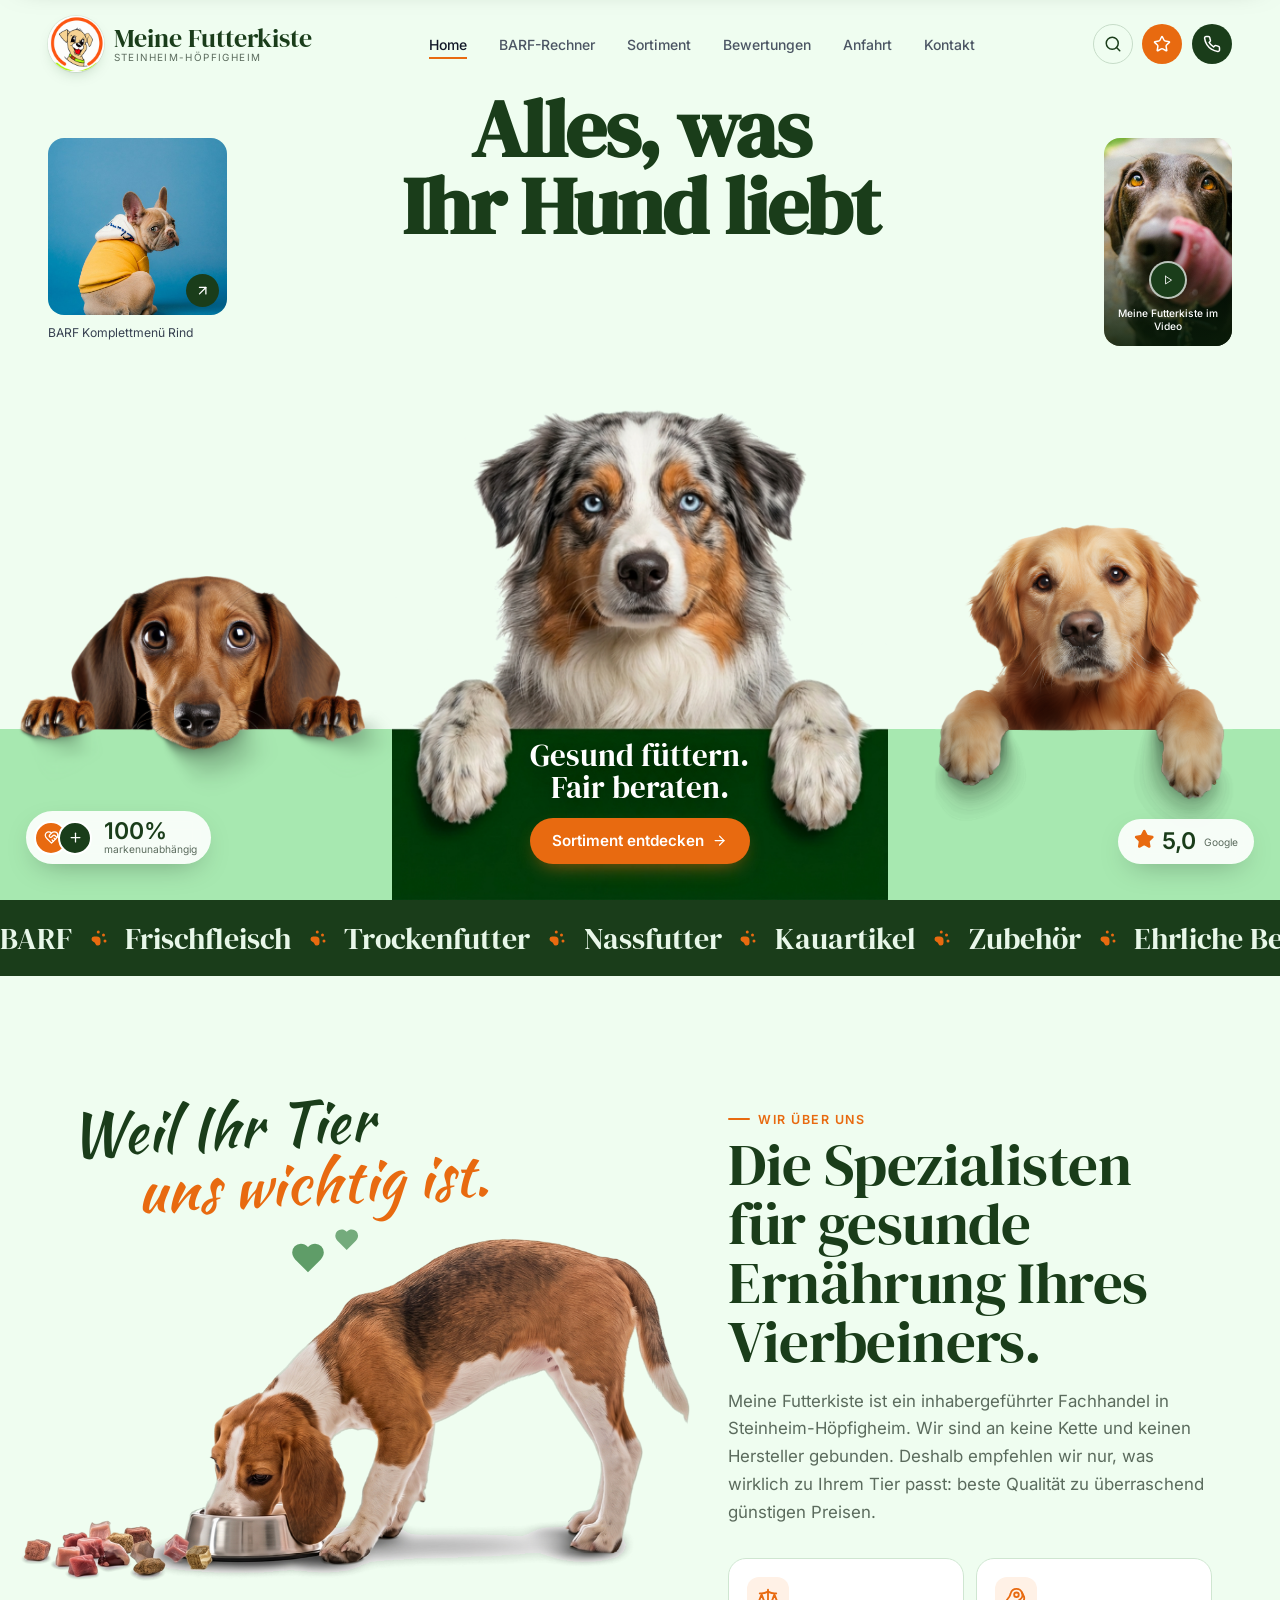
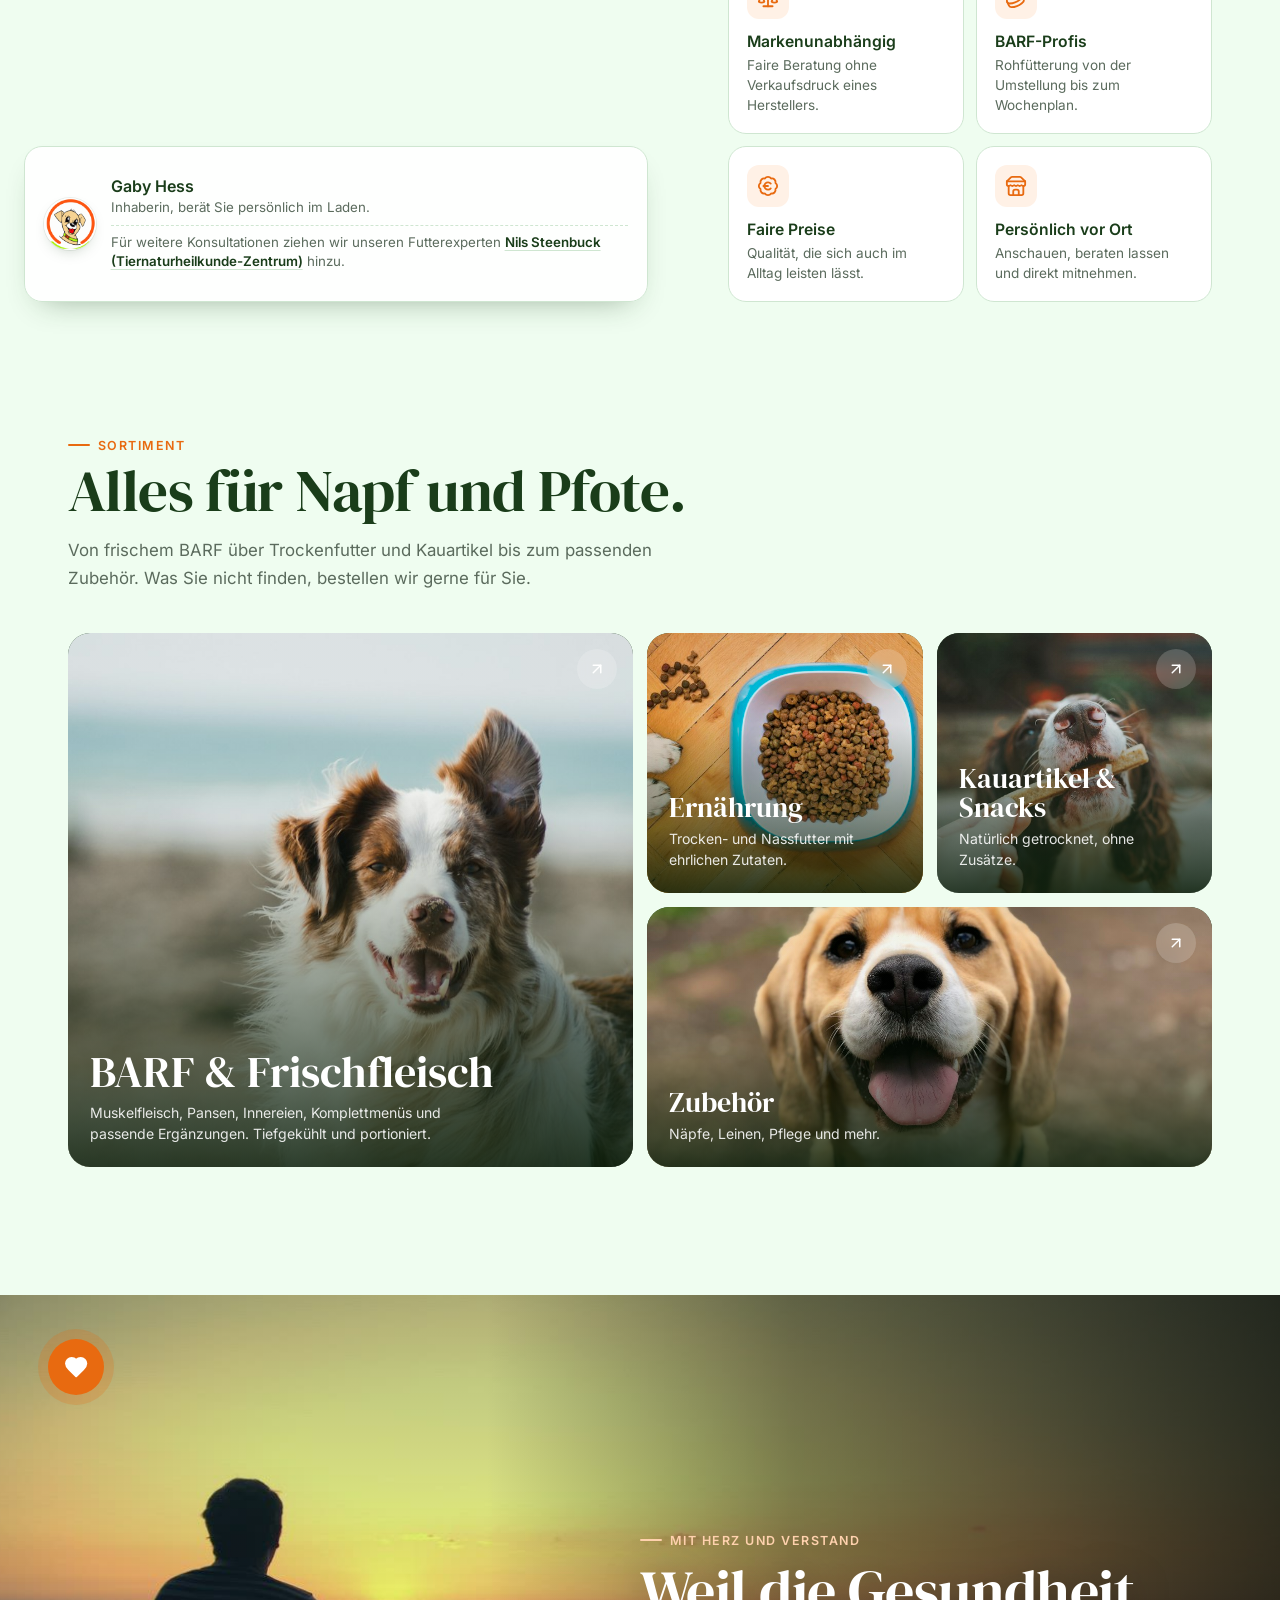
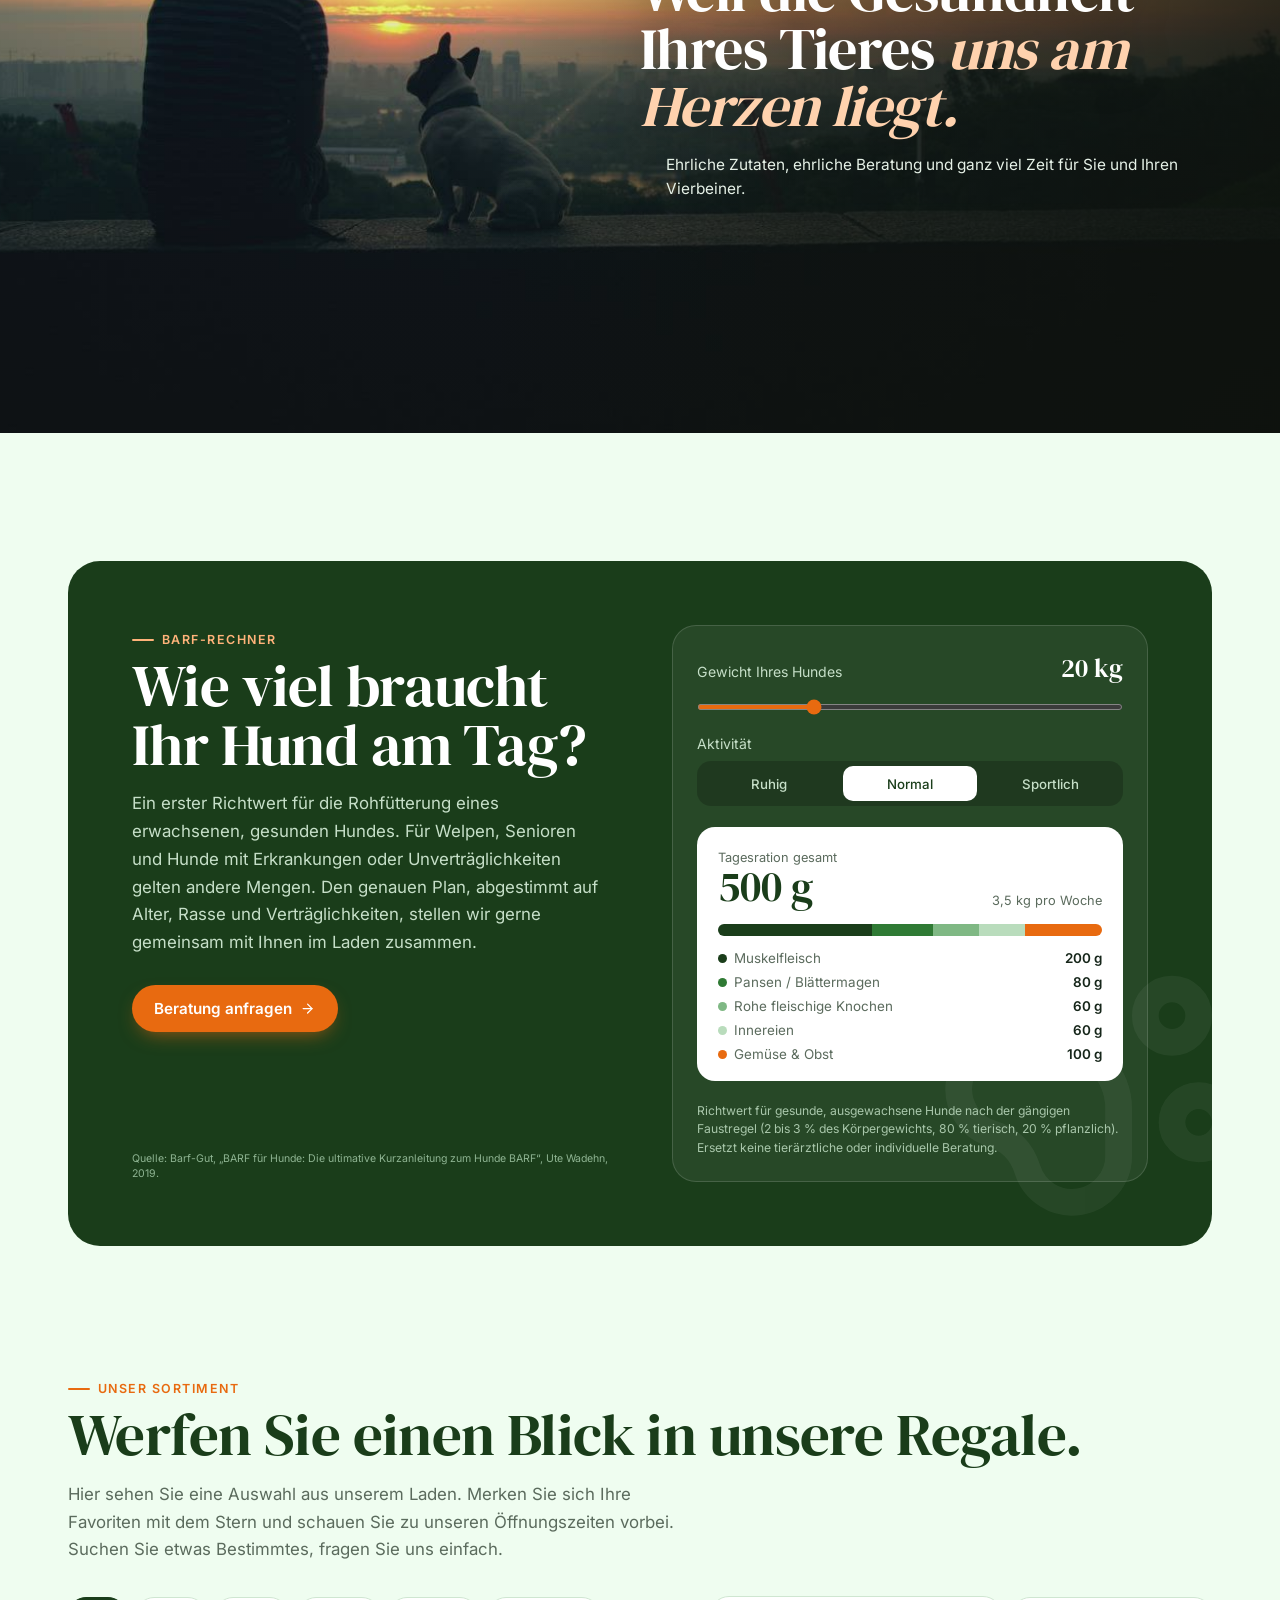
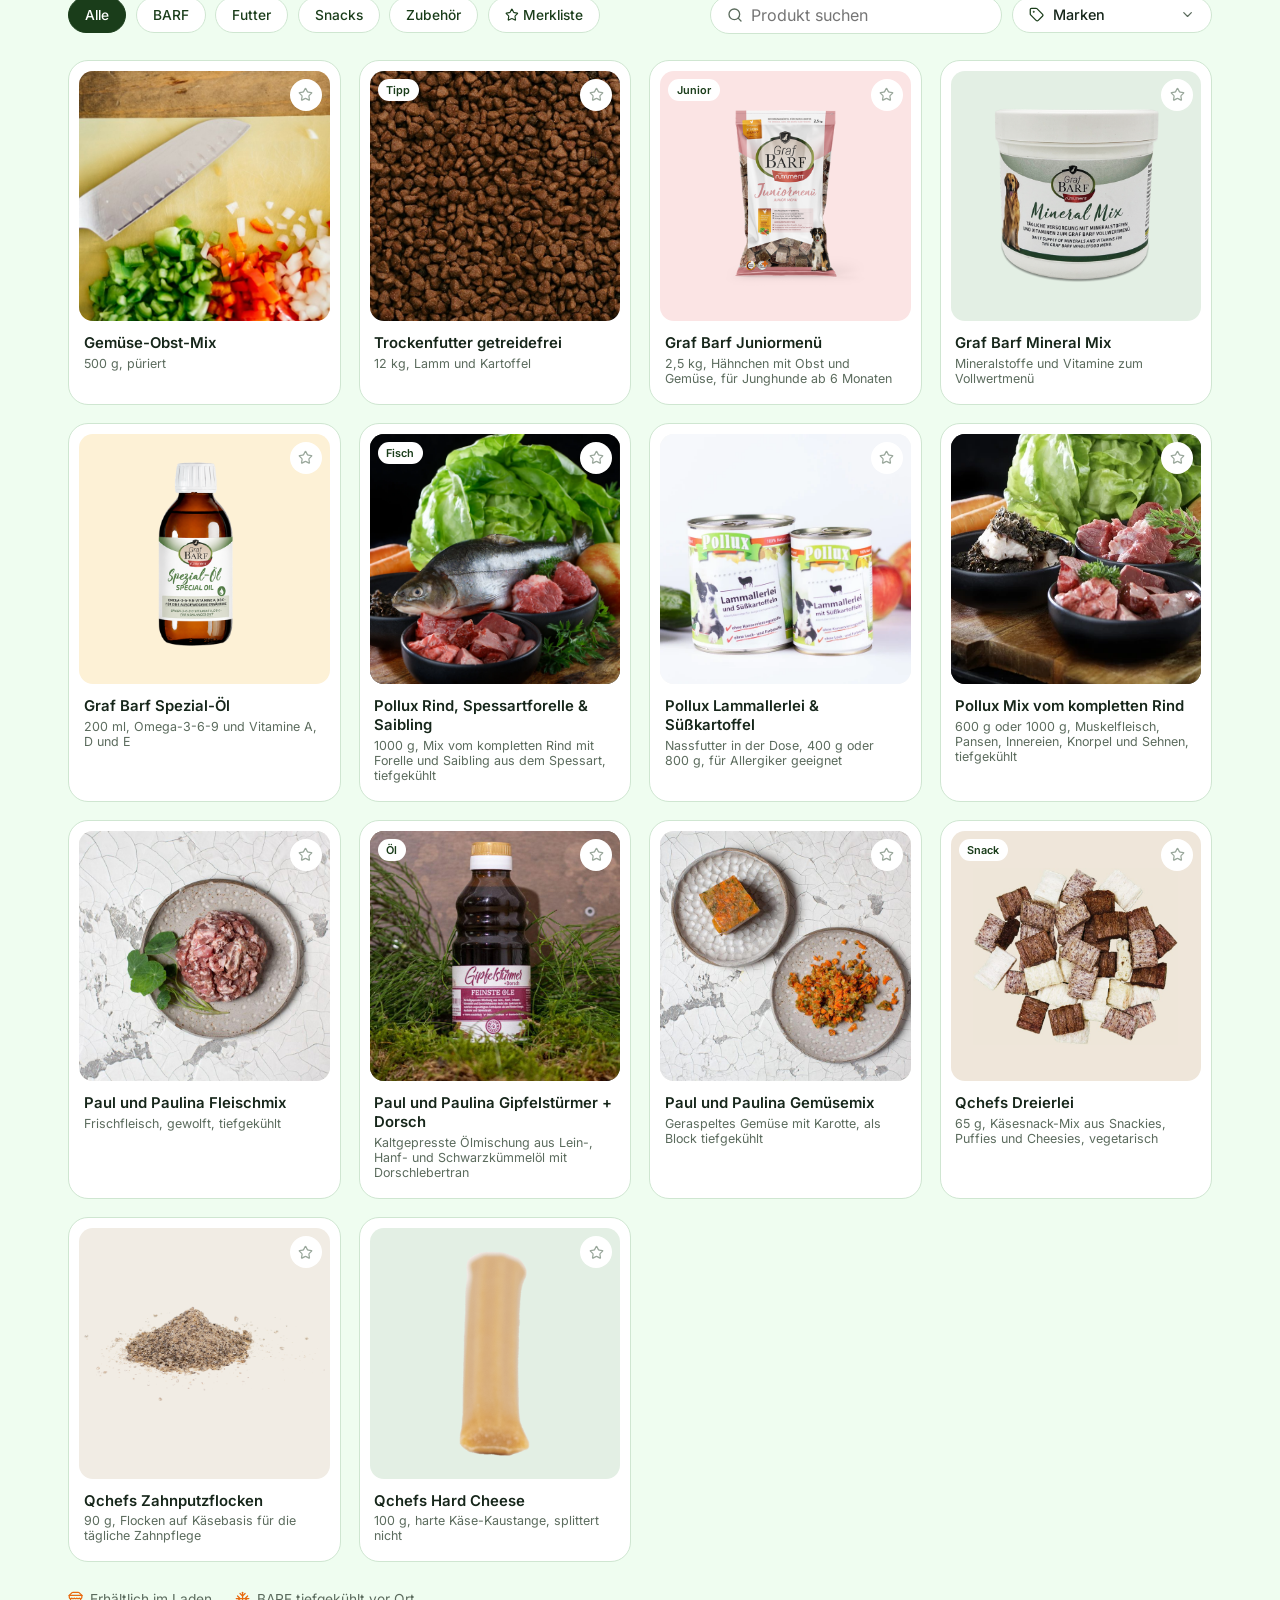
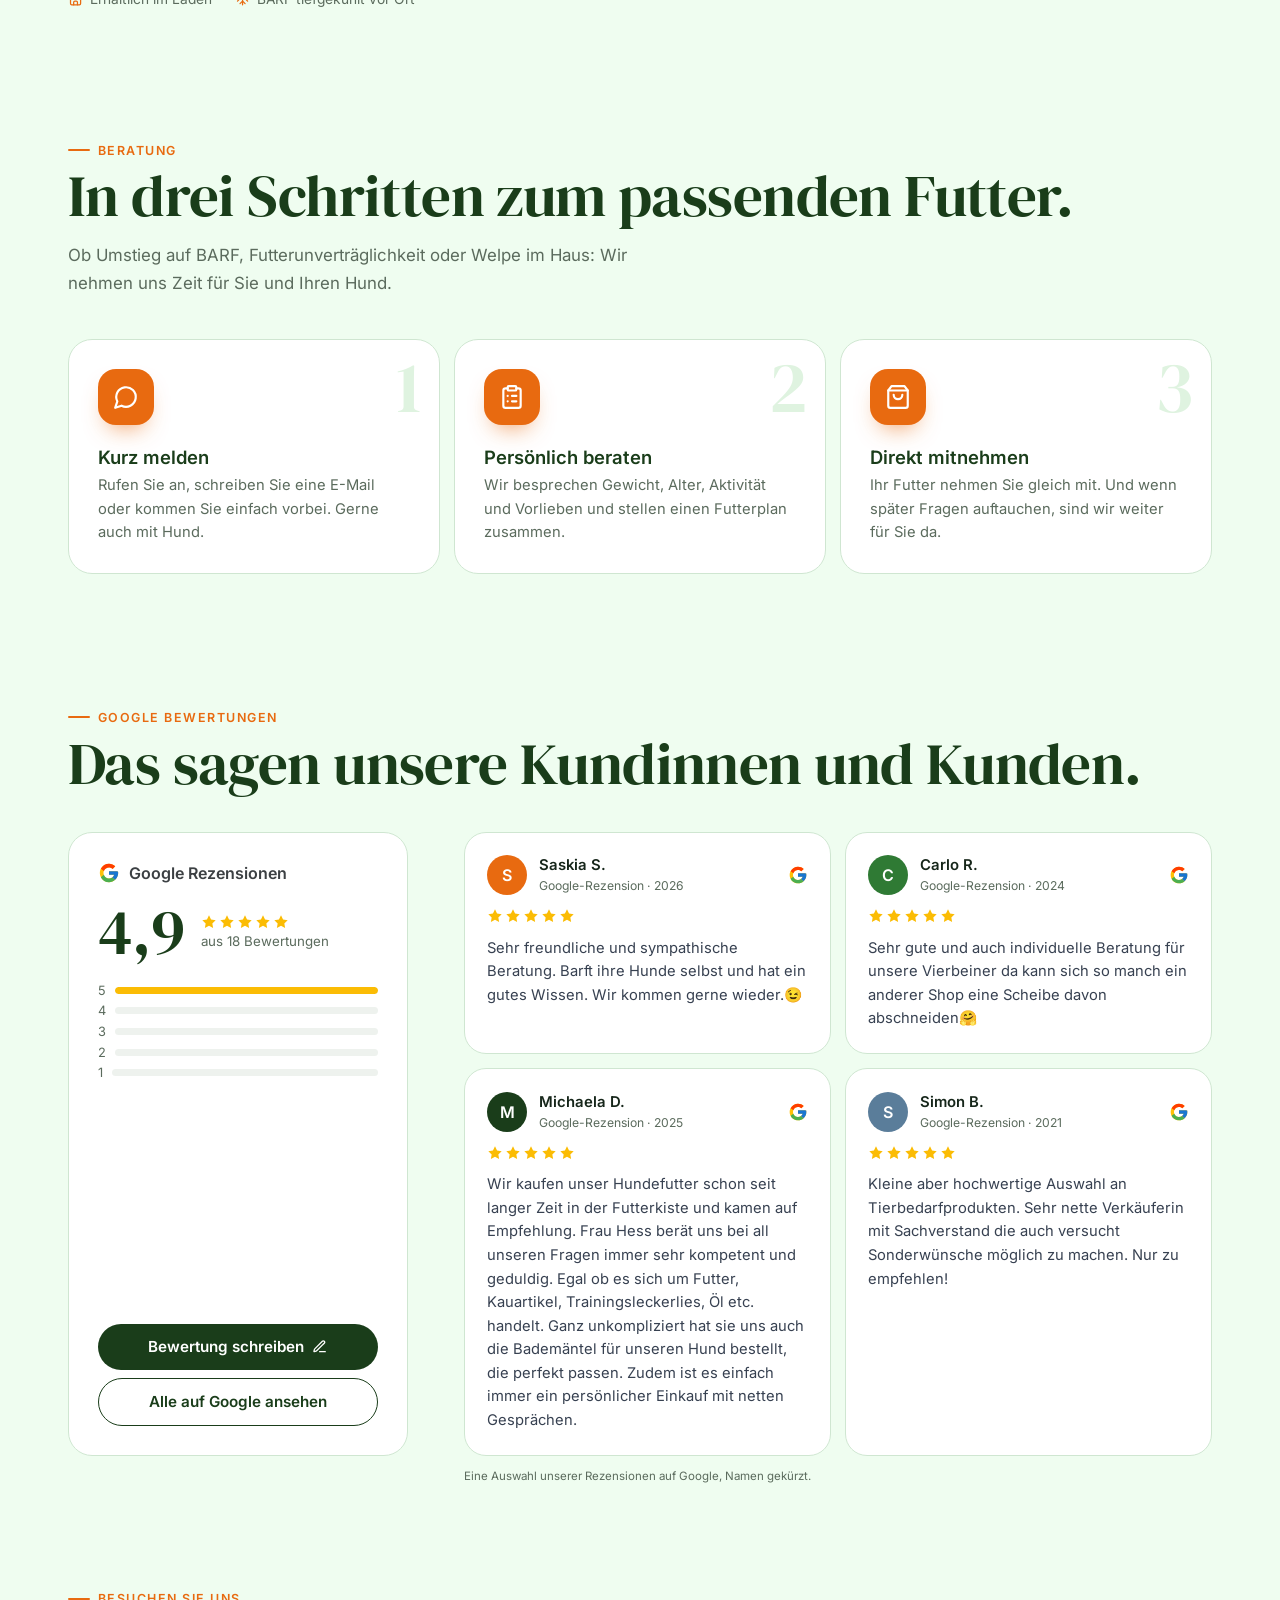
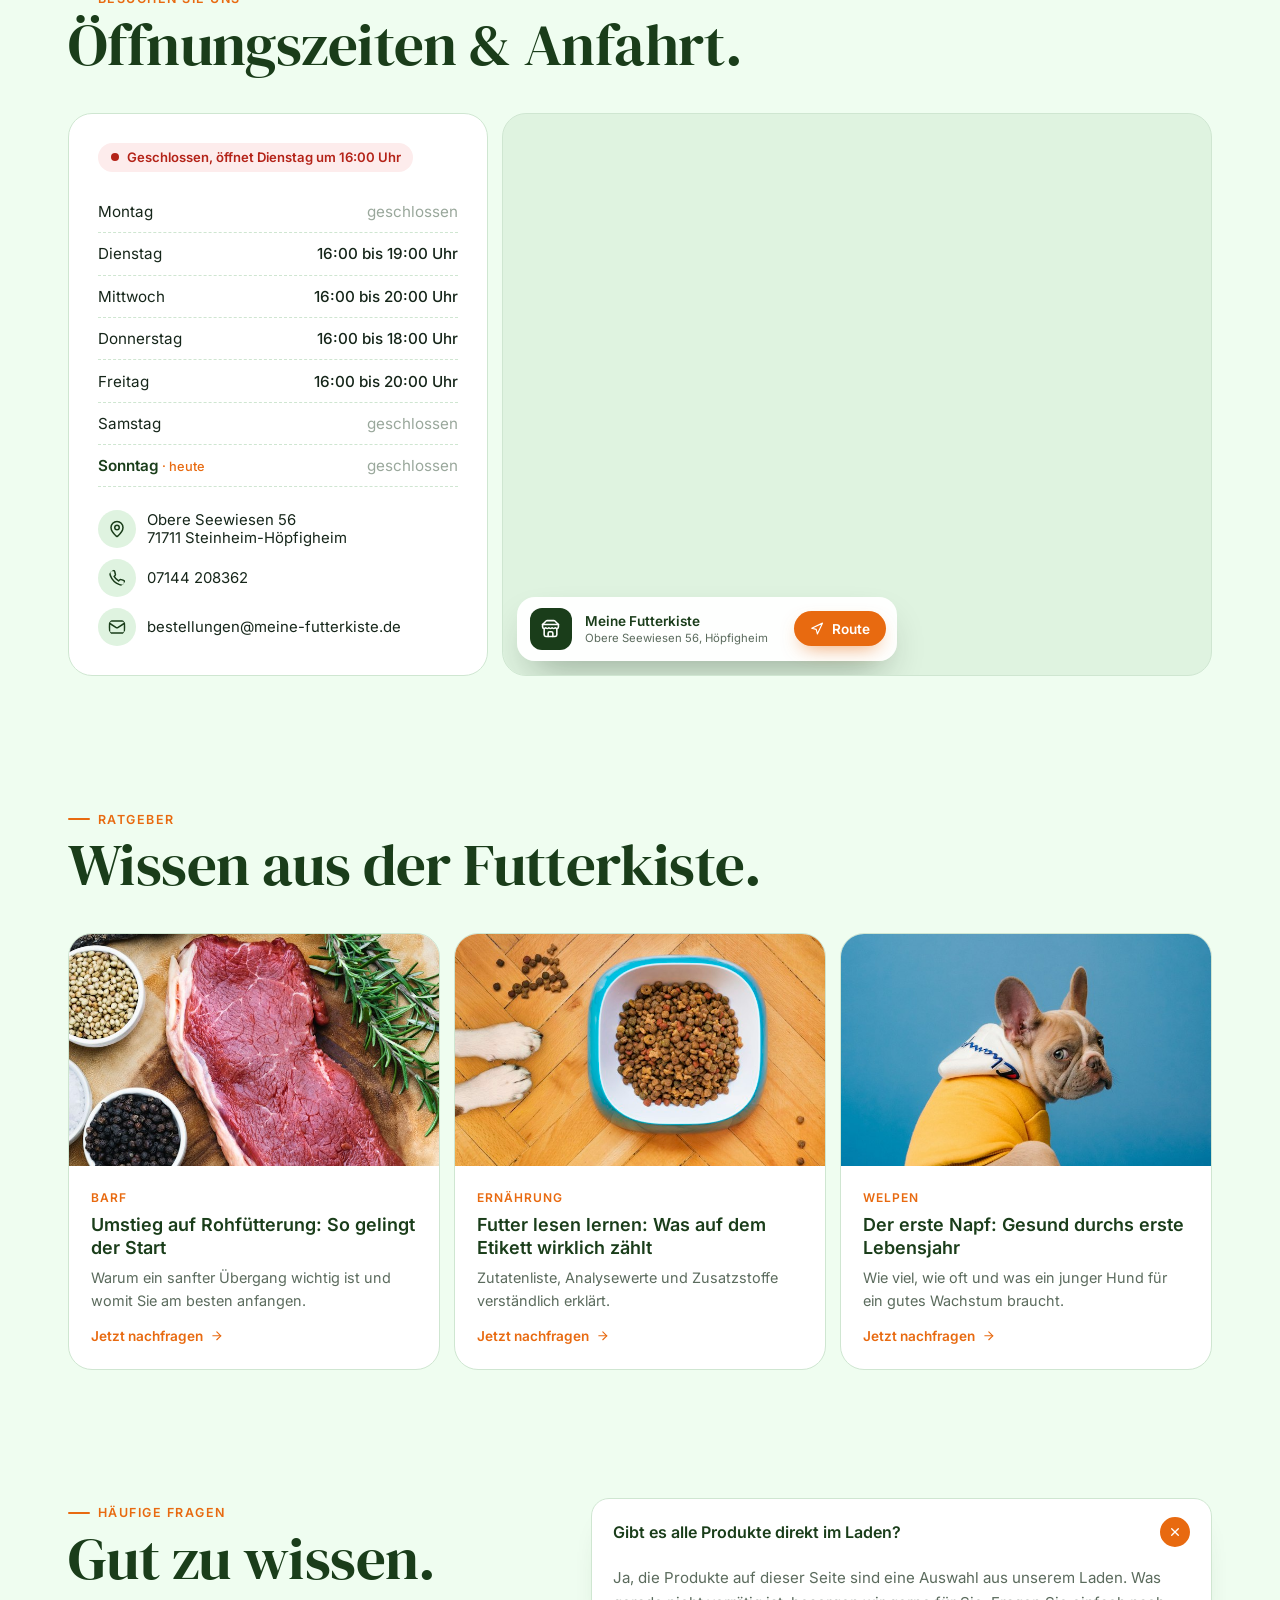
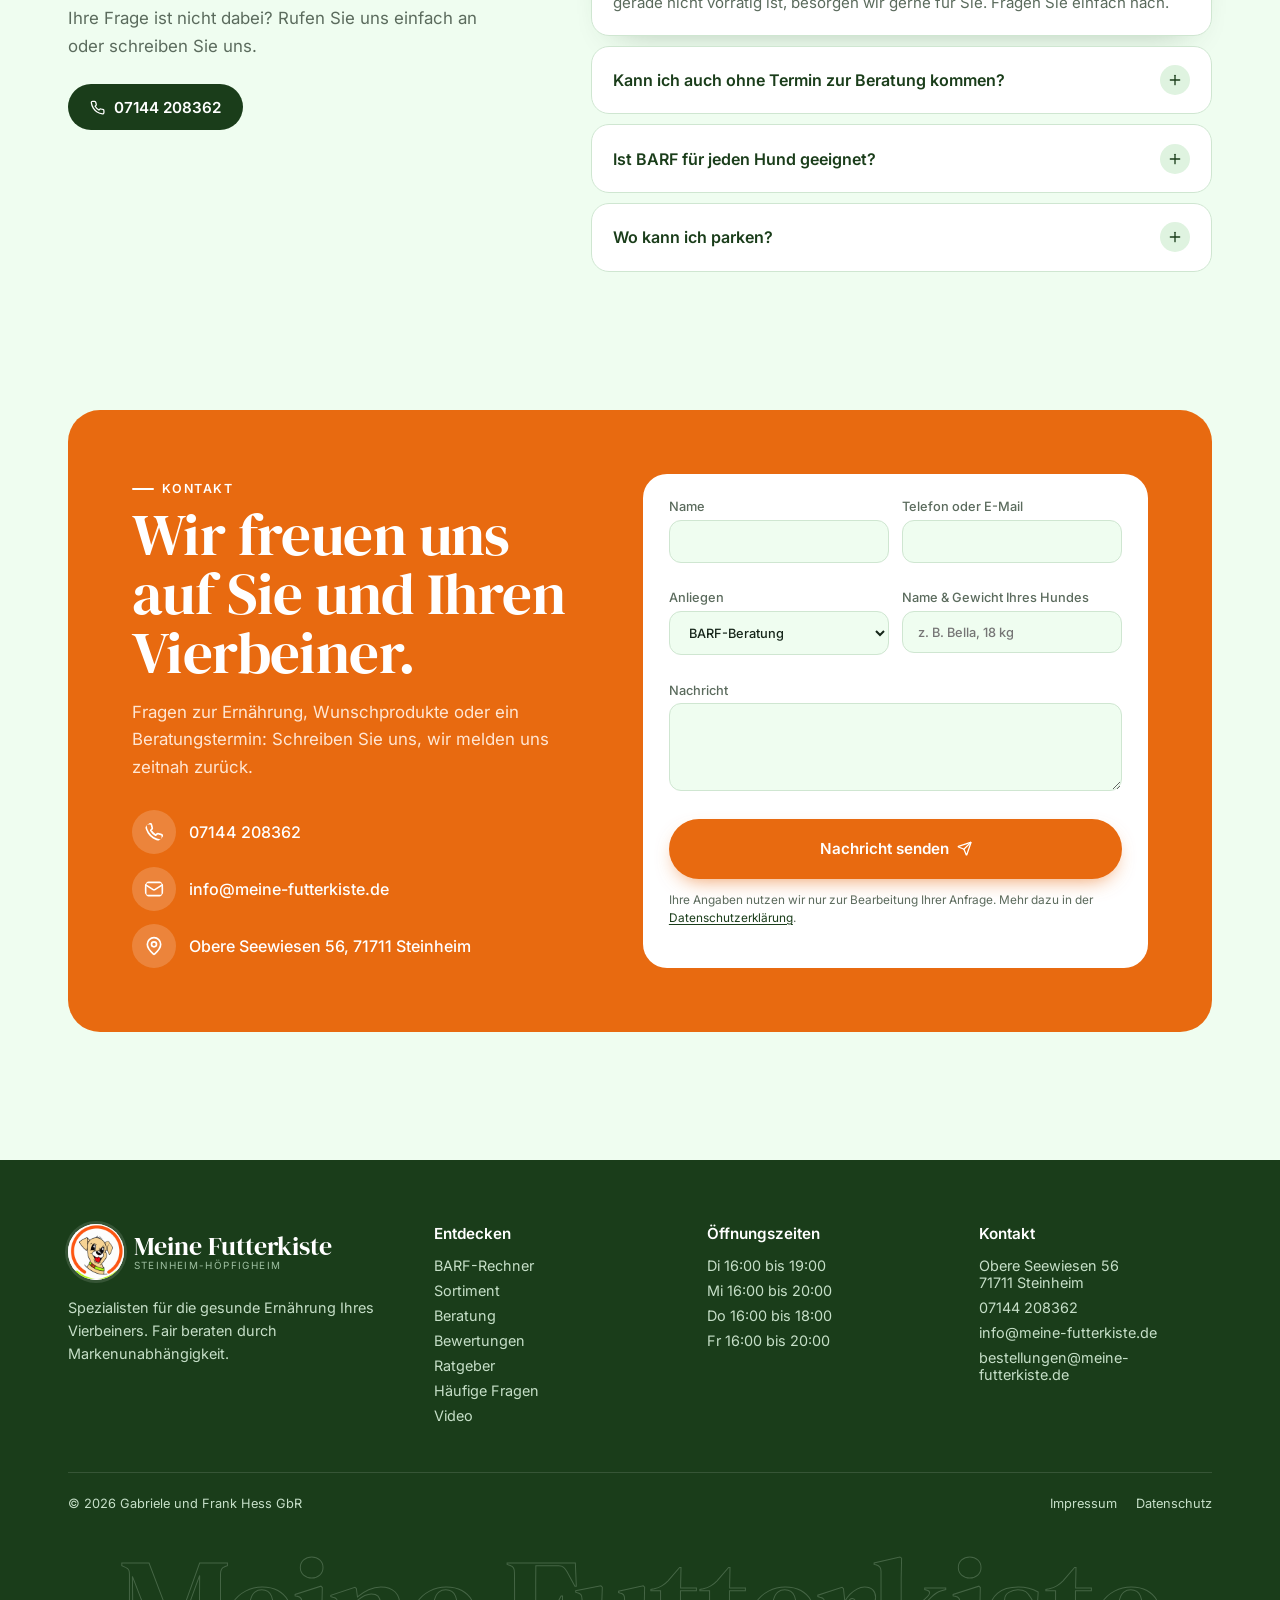
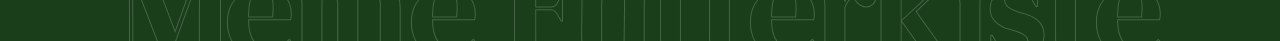
==== commit 9549e4a8: "Add files via upload" ====
--- a/index.html
+++ b/index.html
@@ -305,21 +305,40 @@
 .ov-rate span{font-size:clamp(10px,.8vw,12px);color:var(--muted)}
 
 /* Mobile */
-/* Reihenfolge mobil: Titel, Hundebilder, Fließtext, Button, Kennzahlen. Hero wächst mit, statt intern zu scrollen */
-@media(max-width:767px){.hero{height:auto}}
+/* Reihenfolge mobil: Titel (Kennzahlen links/rechts neben „liebt“), Aussie, Button. Hero wächst mit, statt intern zu scrollen */
+@media(max-width:767px){
+  .hero{height:auto}
+  /* Header mobil: Merkliste größer, Menü nur drei Striche ohne Kreisrand */
+  .hdr-actions{gap:.3rem}
+  .hdr .circle-orange[data-favs]{width:48px;height:48px;font-size:22px}
+  .hdr .menu-btn{width:48px;height:48px;border:0;border-radius:12px;font-size:32px;margin-right:-6px}
+}
+/* Sehr schmale Handys: Logo etwas kleiner, damit Name und Ort einzeilig bleiben */
+@media(max-width:374px){
+  .hdr{padding-left:14px;padding-right:14px;gap:.6rem}
+  .hdr .logo-mark,.hdr.sticky .logo-mark{width:36px;height:36px}
+  .hdr .logo-txt,.hdr.sticky .logo-txt{font-size:1rem;white-space:nowrap}
+  .logo-txt small{font-size:.55rem;letter-spacing:.06em}
+  .hdr .circle-orange[data-favs],.hdr .menu-btn{width:44px;height:44px}
+}
 .mob{display:flex;flex-direction:column;flex:1;padding-bottom:1.8rem}
-.mob-top{text-align:center;padding:1.4rem 20px 0}
-.mob-top h1{font-family:'DM Serif Display',serif;color:var(--green);font-size:36px;line-height:1;font-weight:400}
-.mob-text{text-align:center;padding:1.3rem 20px 0}
-.mob-text p{color:var(--muted);font-size:.9rem;margin:0 auto 1rem;max-width:32ch;line-height:1.5}
-.mob-stats{display:flex;align-items:center;justify-content:center;gap:1rem;padding:1.1rem 20px .4rem}
-.mob-stats .div{width:1px;height:30px;background:var(--line)}
-.mob-stats b{color:var(--green);font-size:1.3rem}
-.mob-stats small{display:block;color:var(--muted);font-size:.72rem}
-.mob-stats .st{display:flex;align-items:center;gap:.5rem}
-/* overflow:hidden, damit die Hunde beim Aufploppen aus der Kante kommen und nicht über den Text darunter */
-.mob-photos{display:flex;align-items:flex-end;margin-top:1.1rem;padding-top:12px;overflow:hidden}
+.mob-top{position:relative;text-align:center;padding:1.2rem 16px 0}
+.mob-top h1{font-family:'DM Serif Display',serif;color:var(--green);font-size:clamp(34px,10.6vw,46px);line-height:1;font-weight:400;letter-spacing:-.01em}
+/* Kennzahlen sitzen unten an der letzten Titelzeile („liebt“), links und rechts davon */
+.mob-stats{position:absolute;left:max(16px, calc(50% - 250px));right:max(16px, calc(50% - 250px));bottom:1px;display:flex;justify-content:space-between;align-items:flex-end;text-align:left;pointer-events:none}
+.mob-stats .st{display:flex;flex-direction:column;line-height:1.1;pointer-events:auto}
+.mob-stats .st-r{align-items:flex-end;text-align:right}
+.mob-stats .st-n{display:flex;align-items:center;gap:.3rem}
+.mob-stats b{color:var(--green);font-size:clamp(20px,6.2vw,27px);font-variant-numeric:tabular-nums}
+.mob-stats small{display:block;color:var(--muted);font-size:clamp(9.5px,2.75vw,11.5px);margin-top:2px}
+.mob-stats svg.lucide{color:var(--orange);font-size:clamp(17px,5.2vw,23px)}
+.mob-stats .star{display:inline-flex}
+.mob-stats .star svg{fill:currentColor}
+/* overflow:hidden, damit der Hund beim Aufploppen aus der Kante kommt */
+.mob-photos{display:flex;justify-content:center;margin-top:.6rem;padding-top:12px;overflow:hidden}
+.mob-photos .ph{flex:none;width:min(88vw, 52vh, 420px)}
 .mob-photos .ph img{max-height:none}
+.mob-cta{text-align:center;padding:1.1rem 20px 0}
 
 /* ---------- Marquee ---------- */
 .marquee{background:var(--green);color:#e8f7e9;overflow:hidden;padding:1.1rem 0;position:relative;z-index:2}
@@ -803,33 +822,26 @@
       </div>
     </div>
 
-    <!-- Mobile -->
+    <!-- Mobile: Titel, links und rechts neben „liebt“ die Kennzahlen, darunter nur der Aussie, direkt darunter der Button -->
     <div class="mob">
       <div class="mob-top">
-        <h1><span class="w animate-word-pop delay-100">Alles,</span> <span class="w animate-word-pop delay-200">was</span> <span class="w animate-word-pop delay-300">Ihr</span> <span class="w animate-word-pop delay-400">Hund</span> <span class="w animate-word-pop delay-500">liebt</span></h1>
+        <h1><span class="w animate-word-pop delay-100">Alles,</span> <span class="w animate-word-pop delay-200">was</span> <span class="w animate-word-pop delay-300">Ihr</span> <span class="w animate-word-pop delay-400">Hund</span><br /><span class="w animate-word-pop delay-500">liebt</span></h1>
+        <div class="mob-stats animate-fade-up delay-700">
+          <div class="st">
+            <span class="st-n"><i data-lucide="heart-handshake"></i><b>100%</b></span>
+            <small>markenunabhängig</small>
+          </div>
+          <a href="#bewertungen" class="st st-r" aria-label="5,0 Sterne bei Google">
+            <span class="st-n"><span class="star"><i data-lucide="star"></i></span><b>5,0</b></span>
+            <small>Google</small>
+          </a>
+        </div>
       </div>
       <div class="mob-photos">
-        <div class="ph s animate-pet-pop delay-600" style="--bd:.3s"><img src="hero-dackel.png" alt="" /></div>
-        <div class="ph c animate-pet-pop delay-500"><img src="hero-aussie.png" alt="" /></div>
-        <div class="ph s animate-pet-pop delay-700" style="--bd:.6s"><img src="hero-golden.png" alt="" /></div>
-      </div>
-      <div class="mob-text">
-        <p class="animate-fade-up delay-800">Spezialisten für die gesunde Ernährung Ihres Vierbeiners. BARF, Futter und Zubehör in Steinheim.</p>
-        <a href="#sortiment" class="btn btn-orange animate-fade-up delay-900">Sortiment entdecken <i data-lucide="arrow-right"></i></a>
-      </div>
-      <div class="mob-stats animate-fade-up delay-1000">
-        <div class="st">
-          <div class="stack">
-            <span class="si" style="background:var(--orange);width:30px;height:30px"><i data-lucide="heart-handshake"></i></span>
-            <span class="si" style="background:var(--green);width:30px;height:30px"><i data-lucide="plus"></i></span>
-          </div>
-          <div><b>100%</b><small>markenunabhängig</small></div>
-        </div>
-        <span class="div"></span>
-        <a href="#bewertungen" class="st">
-          <span class="star" style="color:var(--orange);font-size:22px;display:inline-flex"><i data-lucide="star" style="fill:currentColor"></i></span>
-          <div><b>5,0</b><small>Google</small></div>
-        </a>
+        <div class="ph c animate-pet-pop delay-500"><img src="hero-aussie.png" alt="" width="1100" height="1152" /></div>
+      </div>
+      <div class="mob-cta">
+        <a href="#sortiment" class="btn btn-orange animate-fade-up delay-800">Sortiment entdecken <i data-lucide="arrow-right"></i></a>
       </div>
     </div>
   </div>
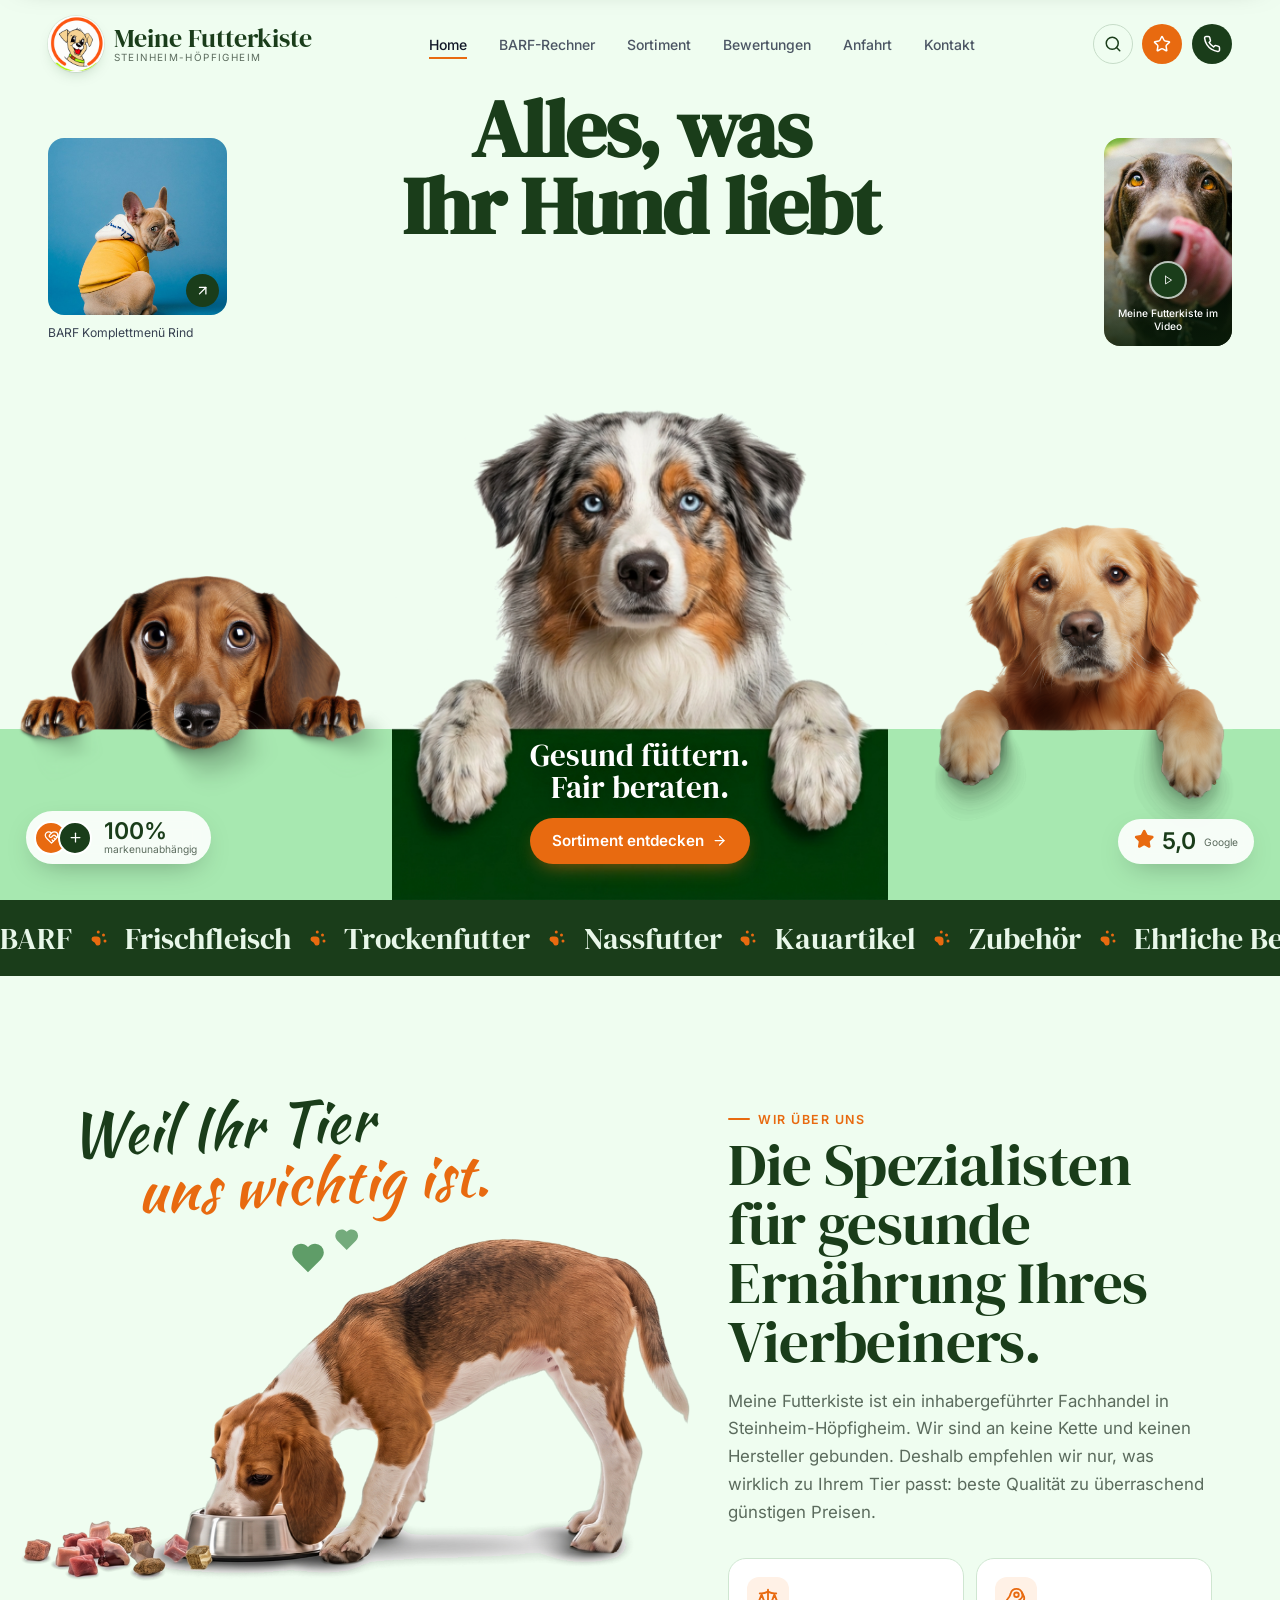
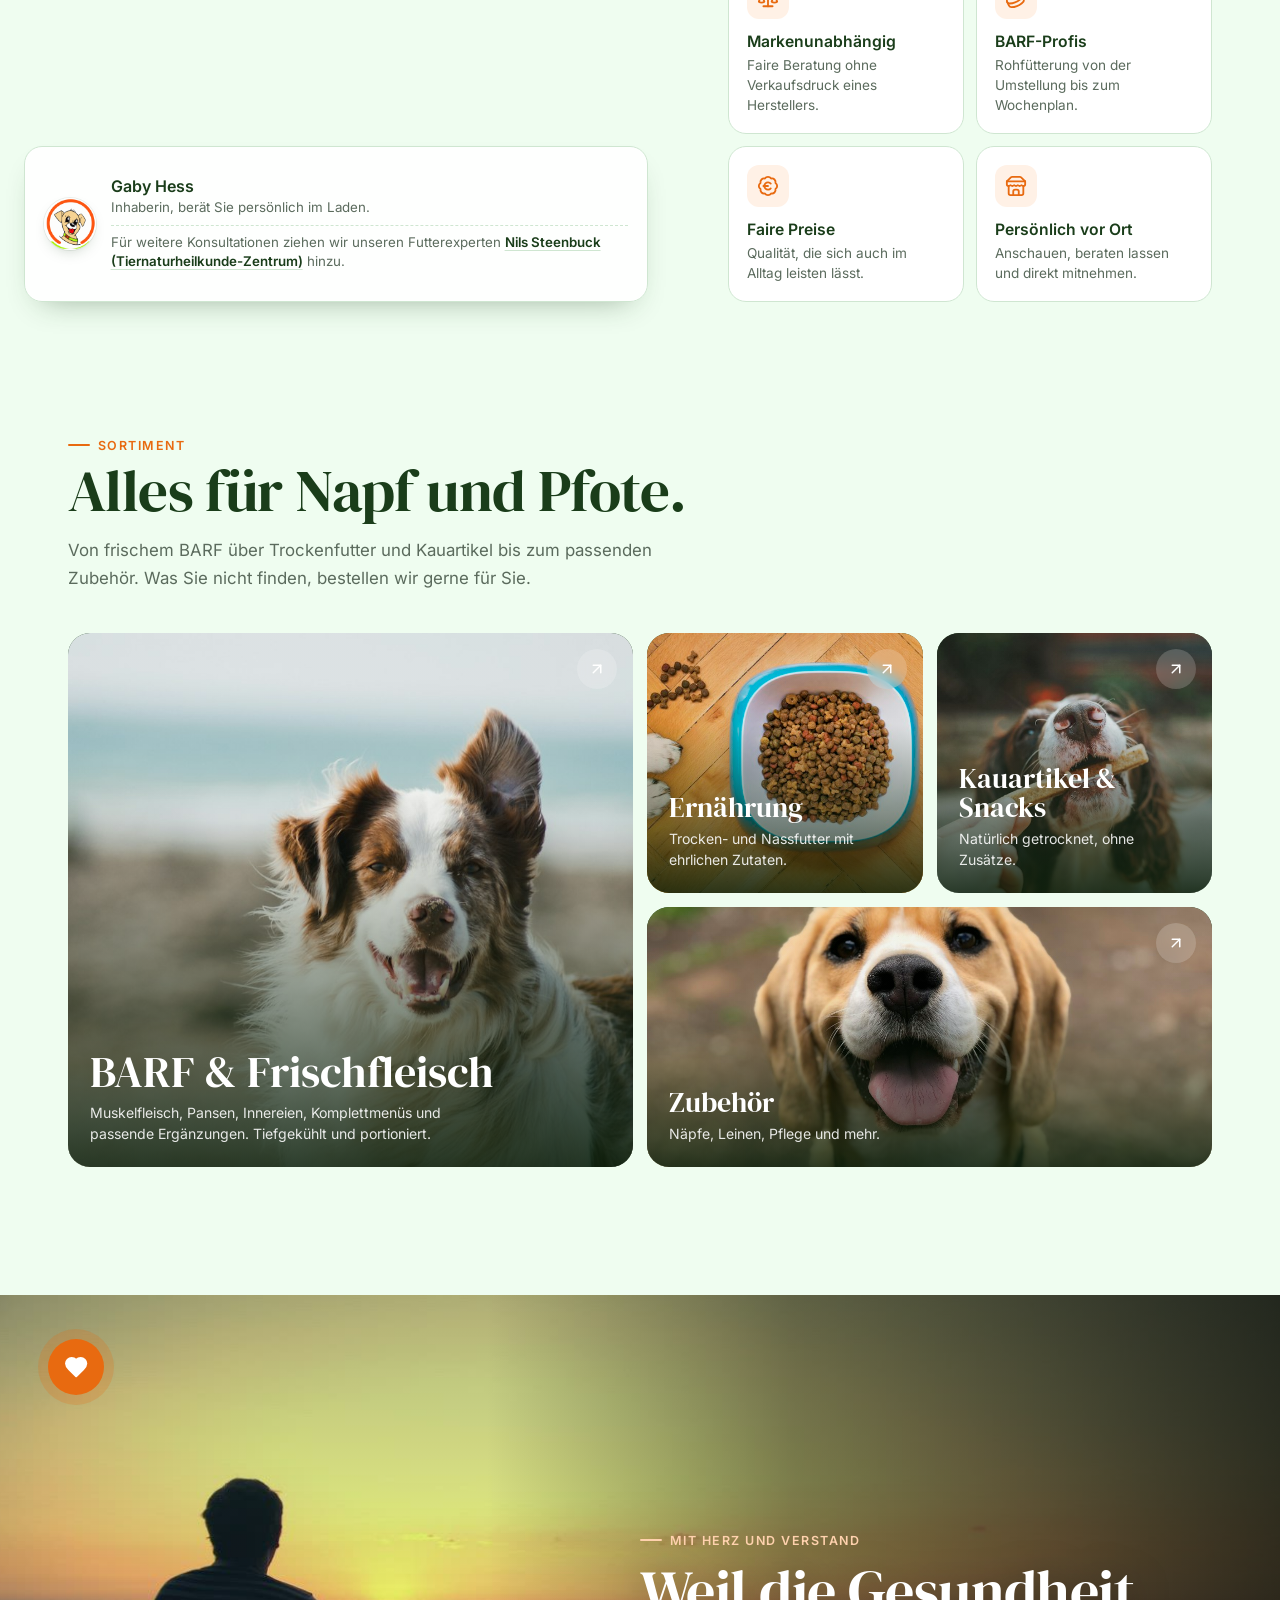
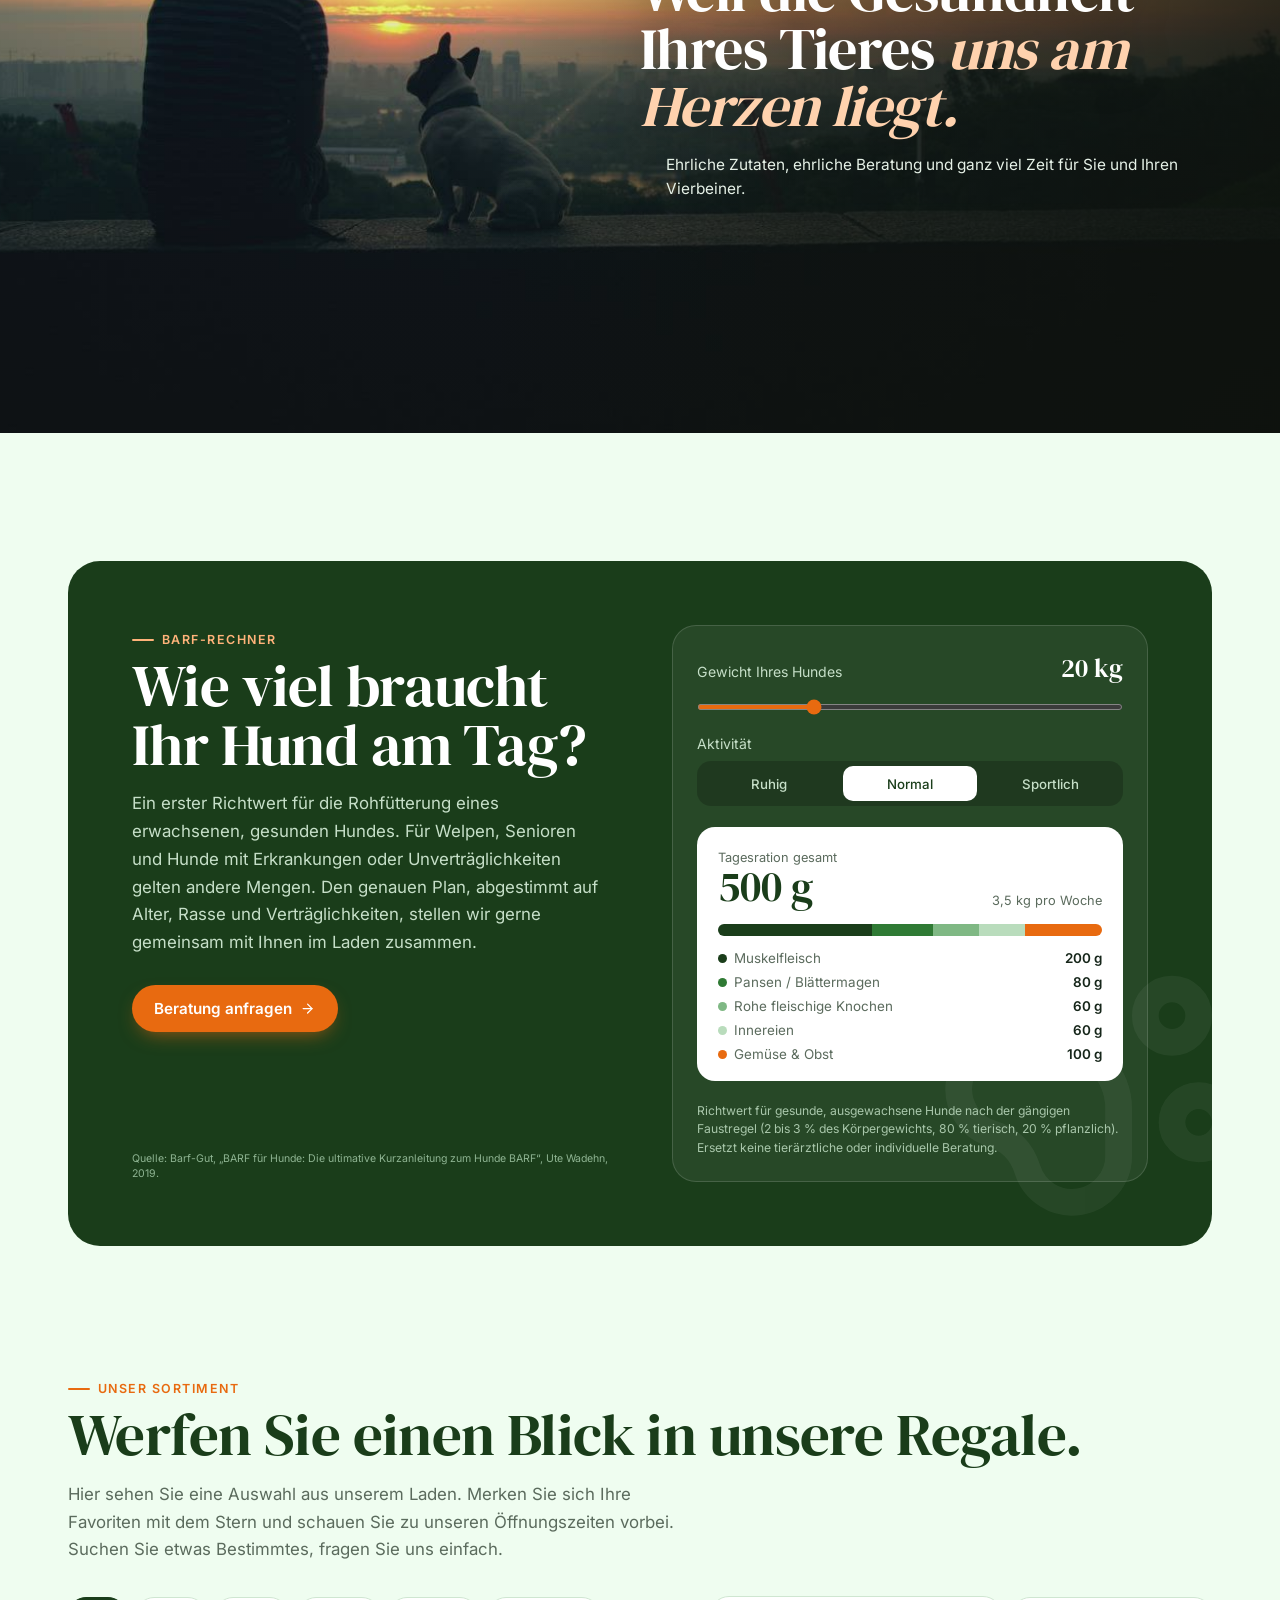
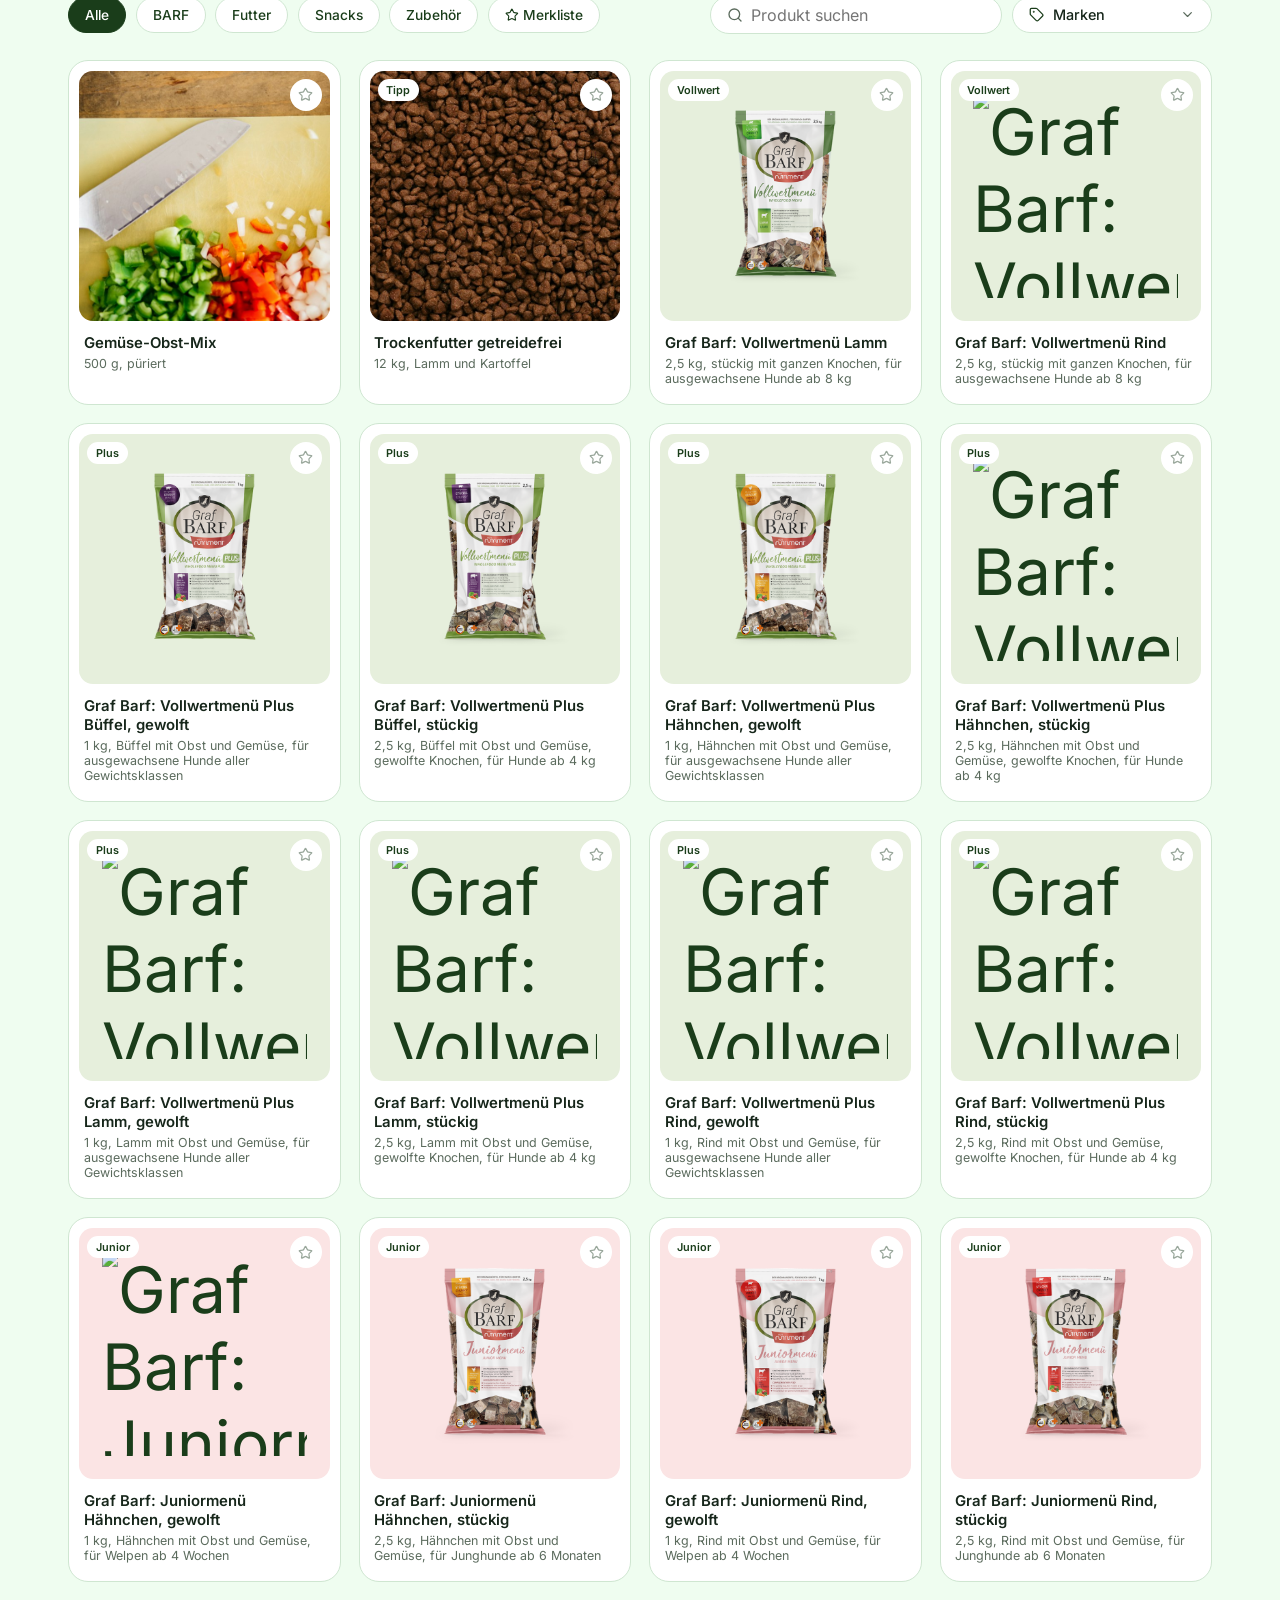
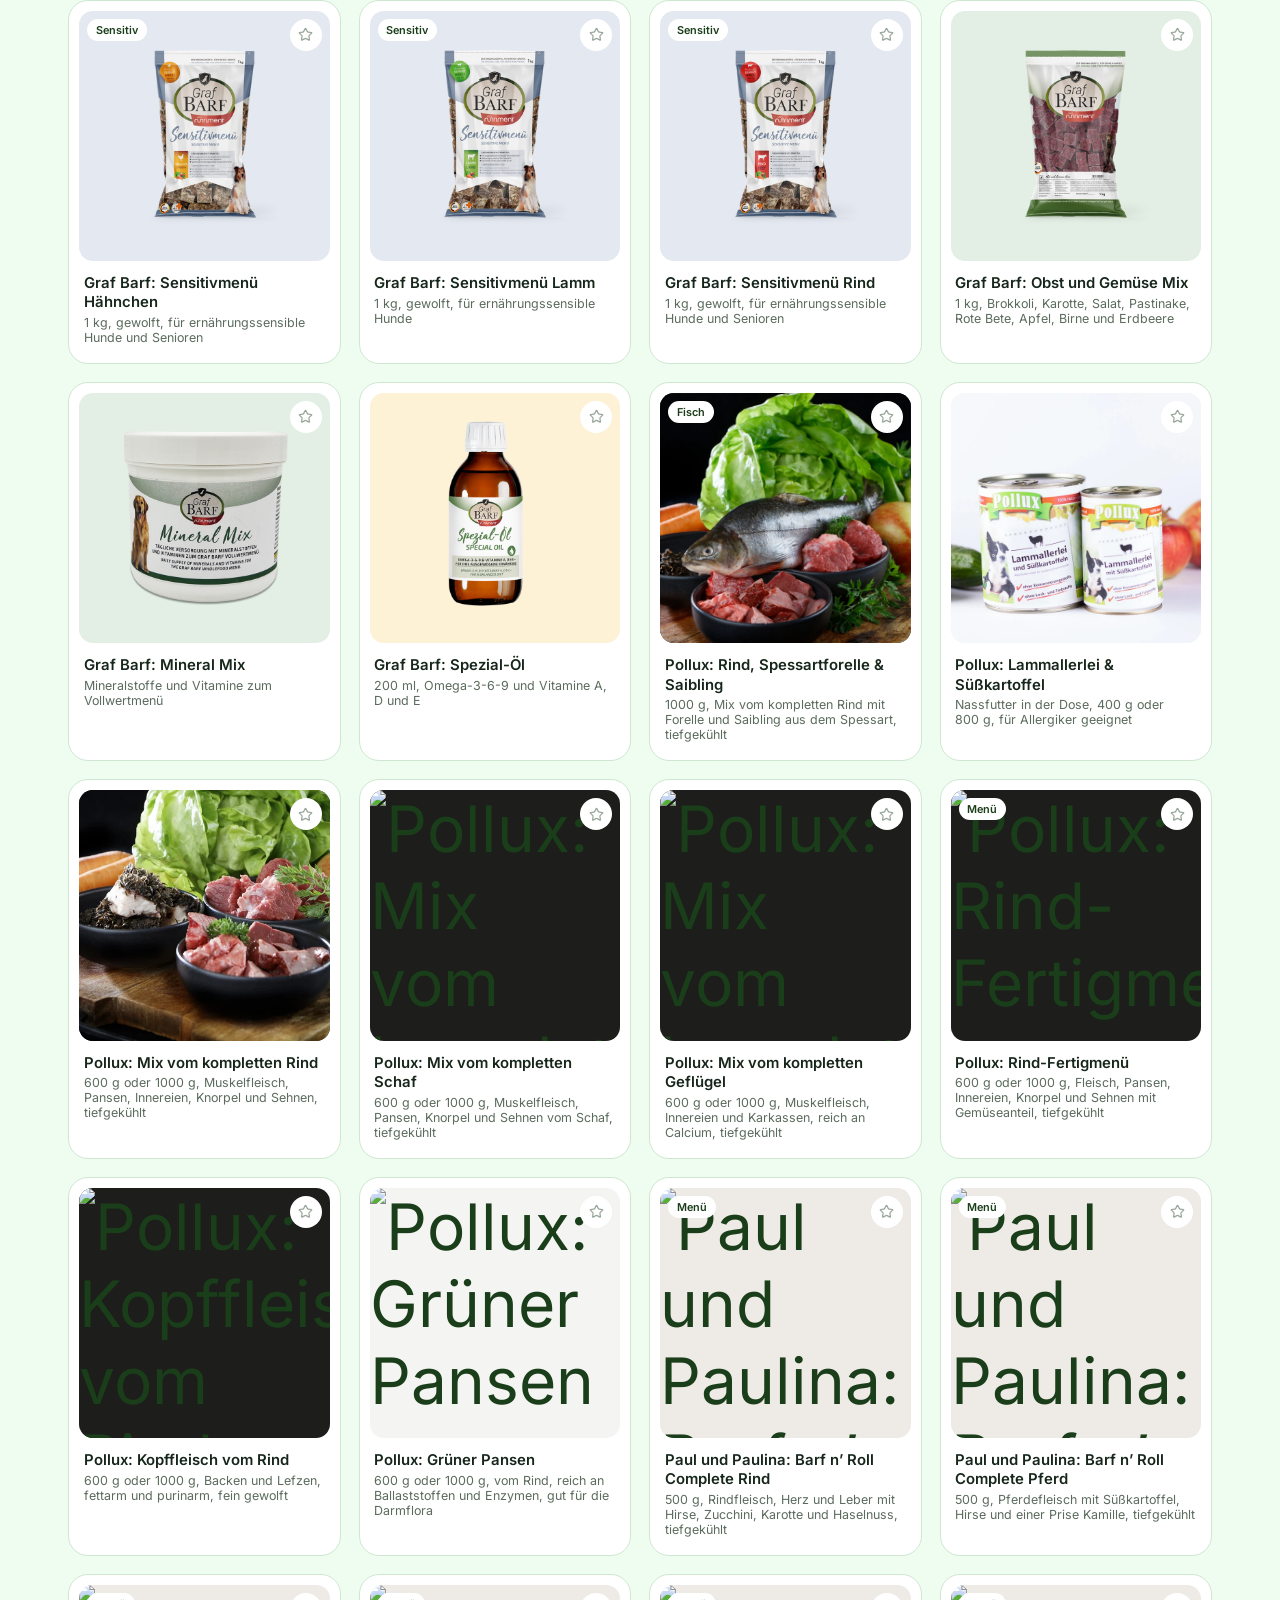
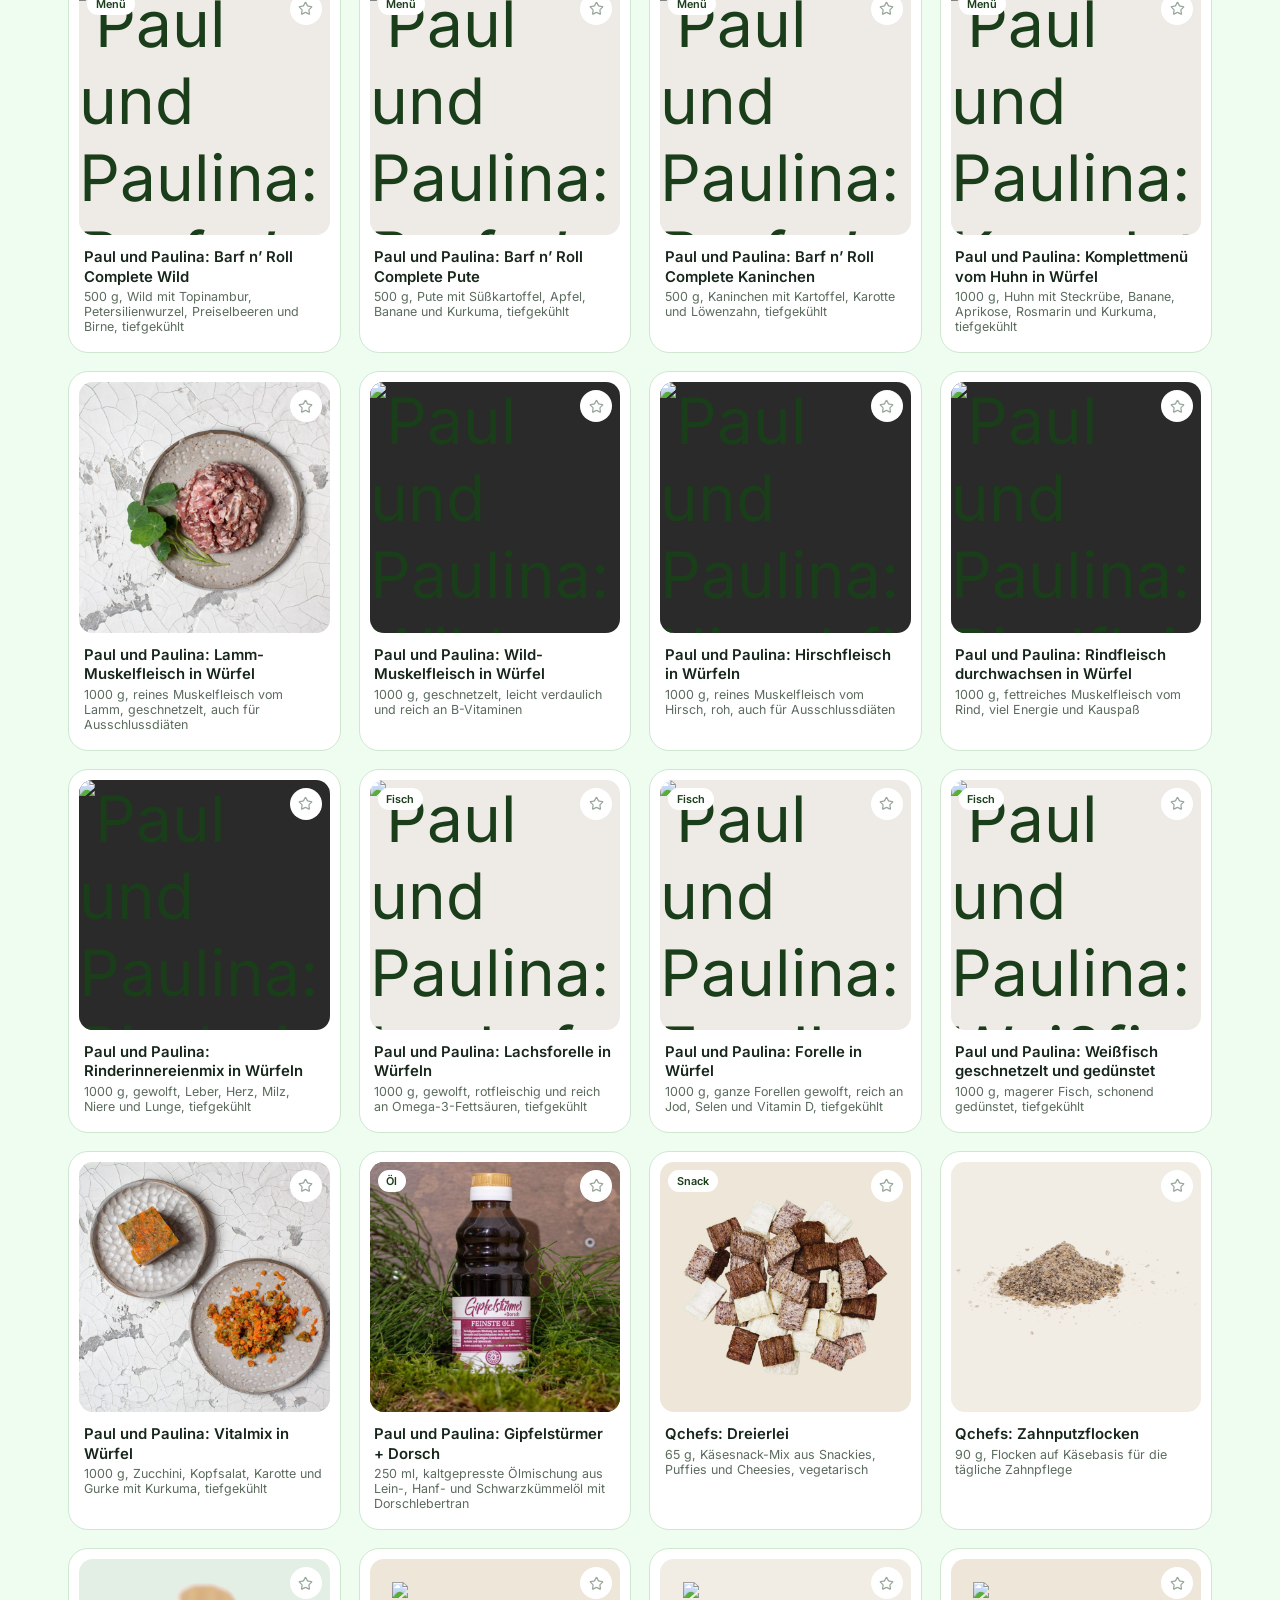
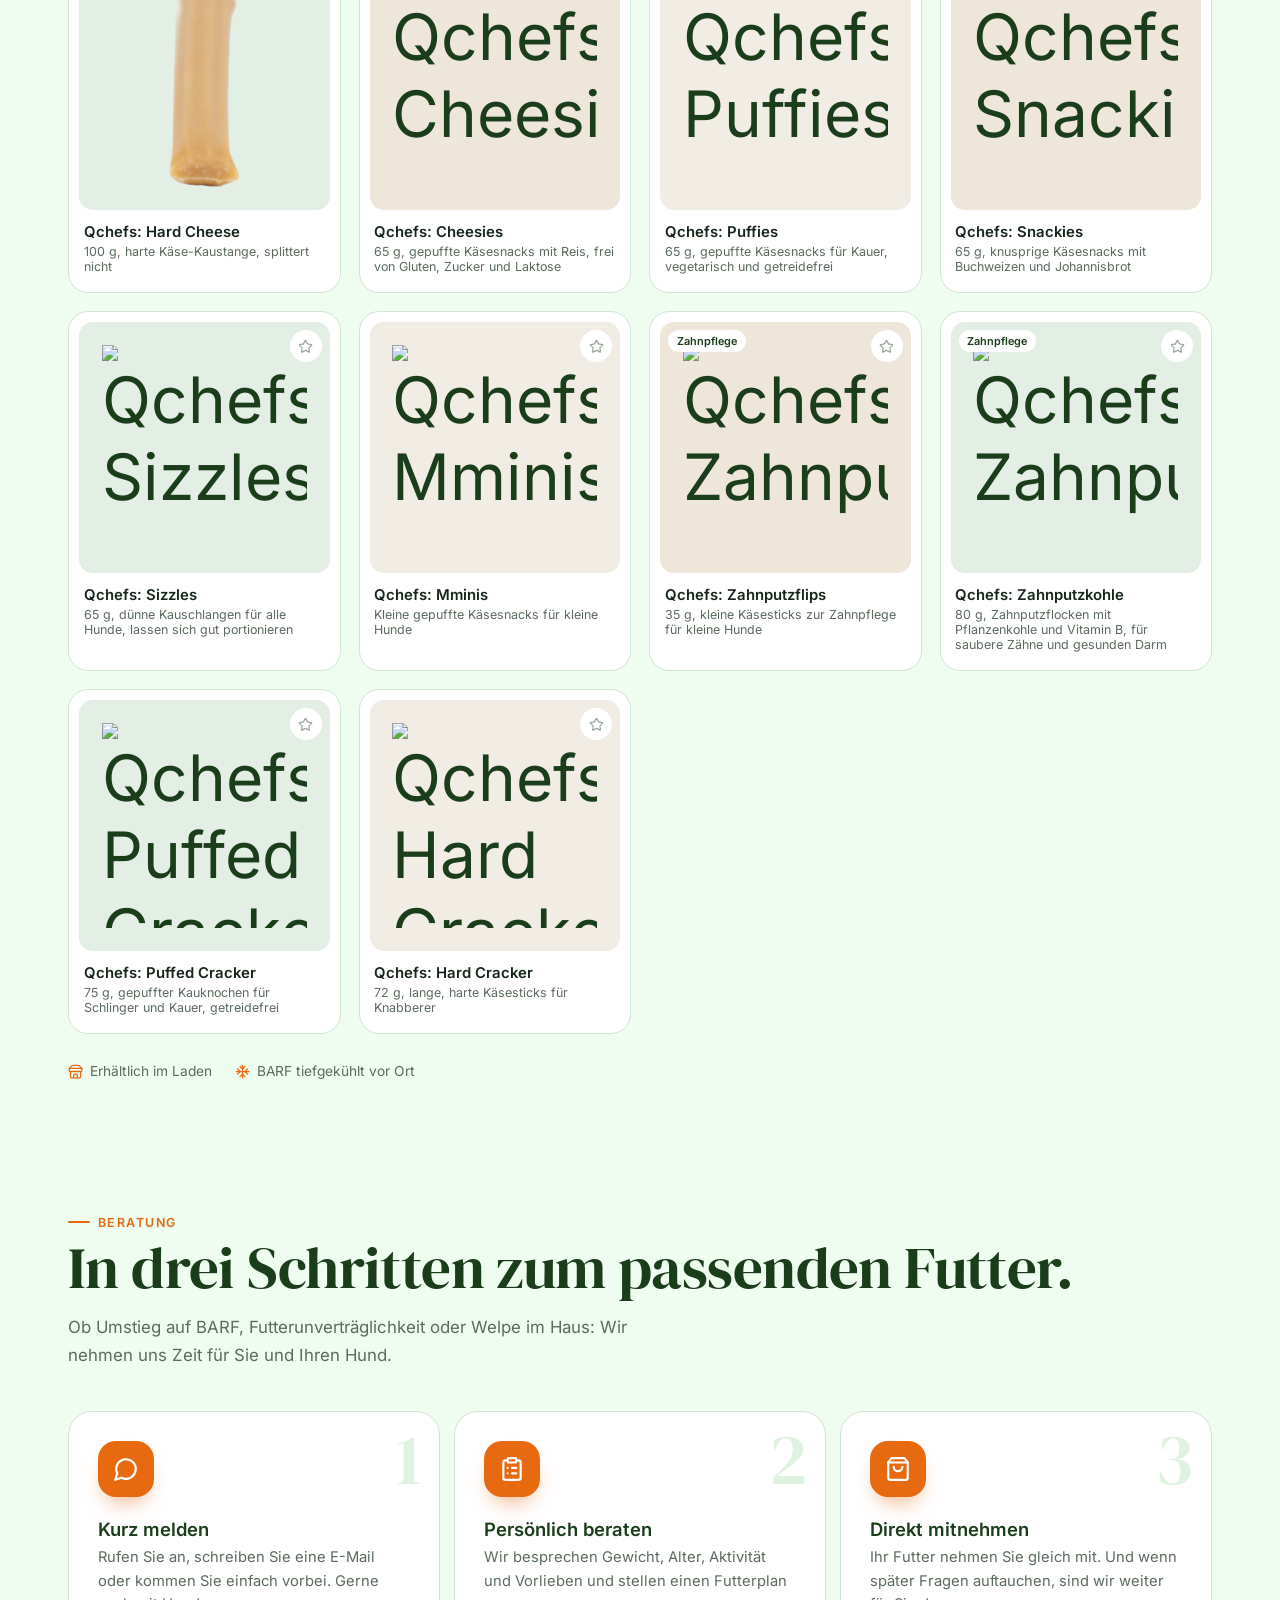
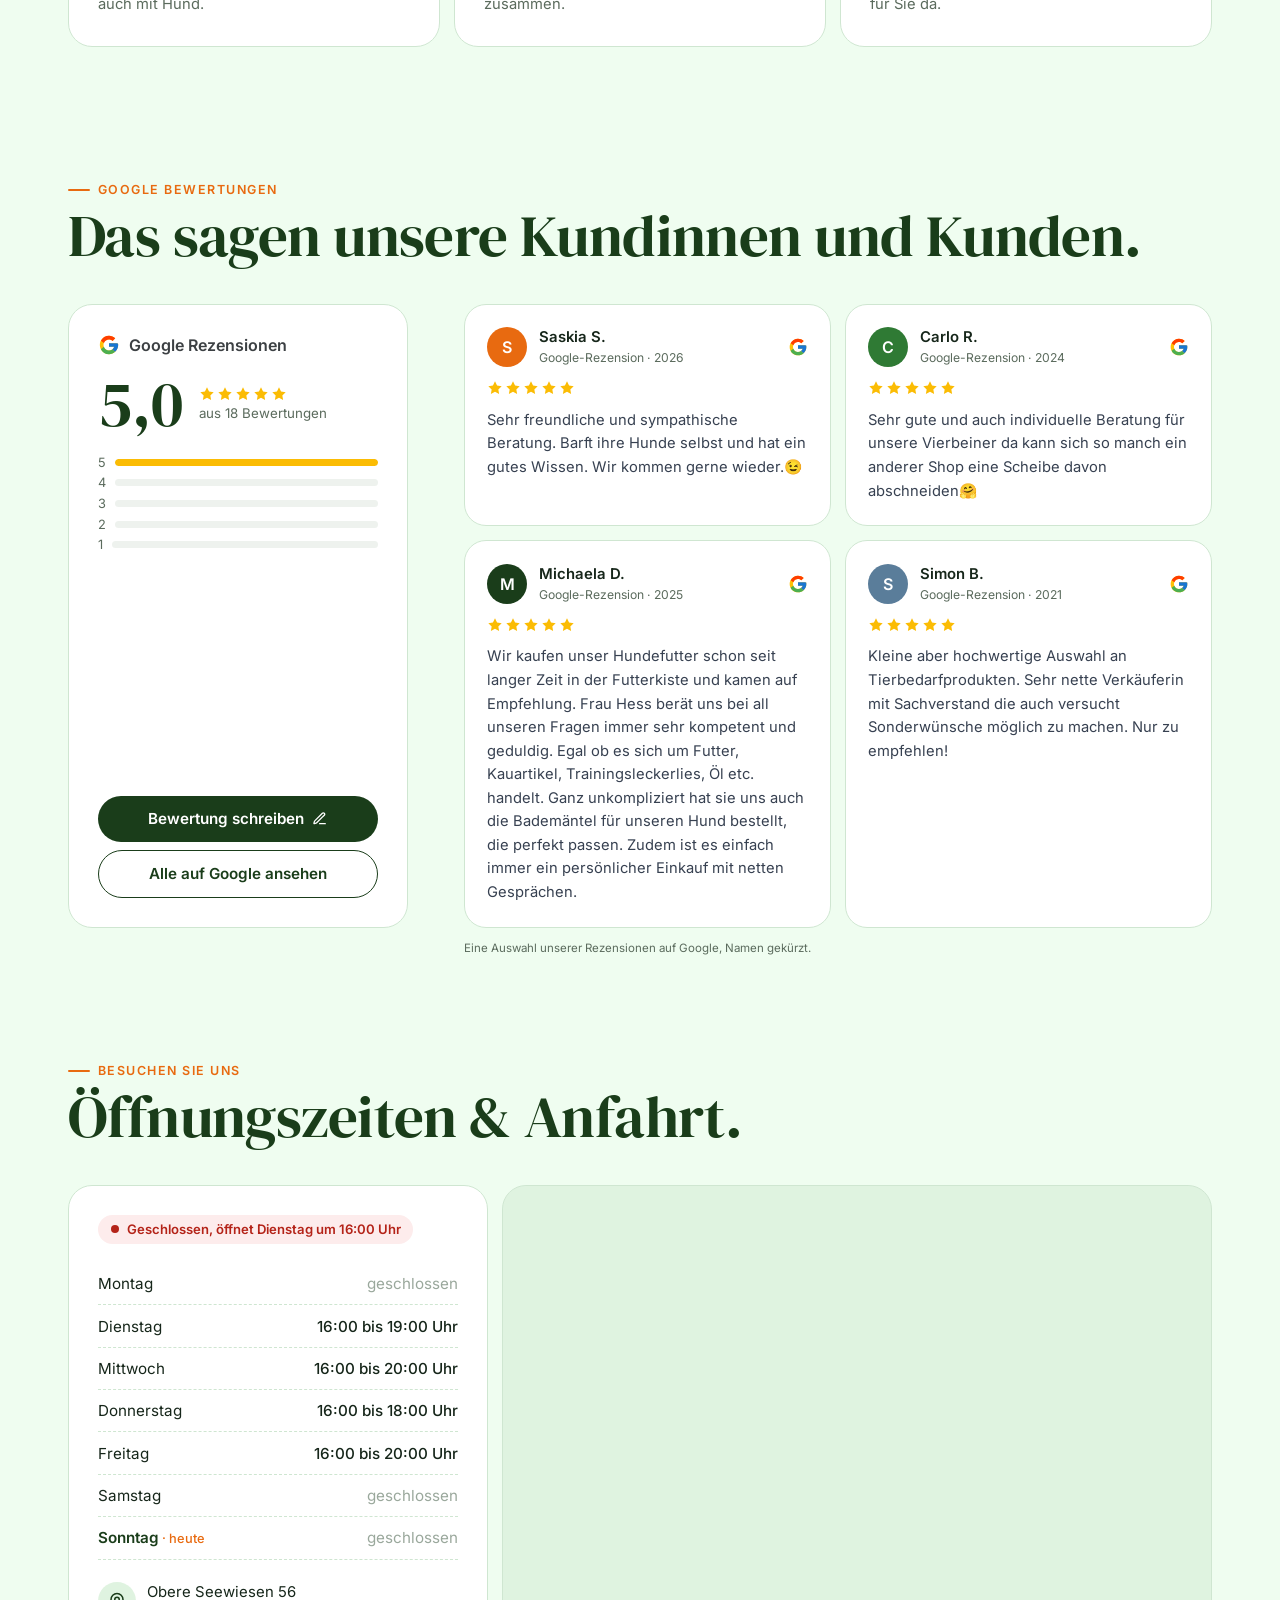
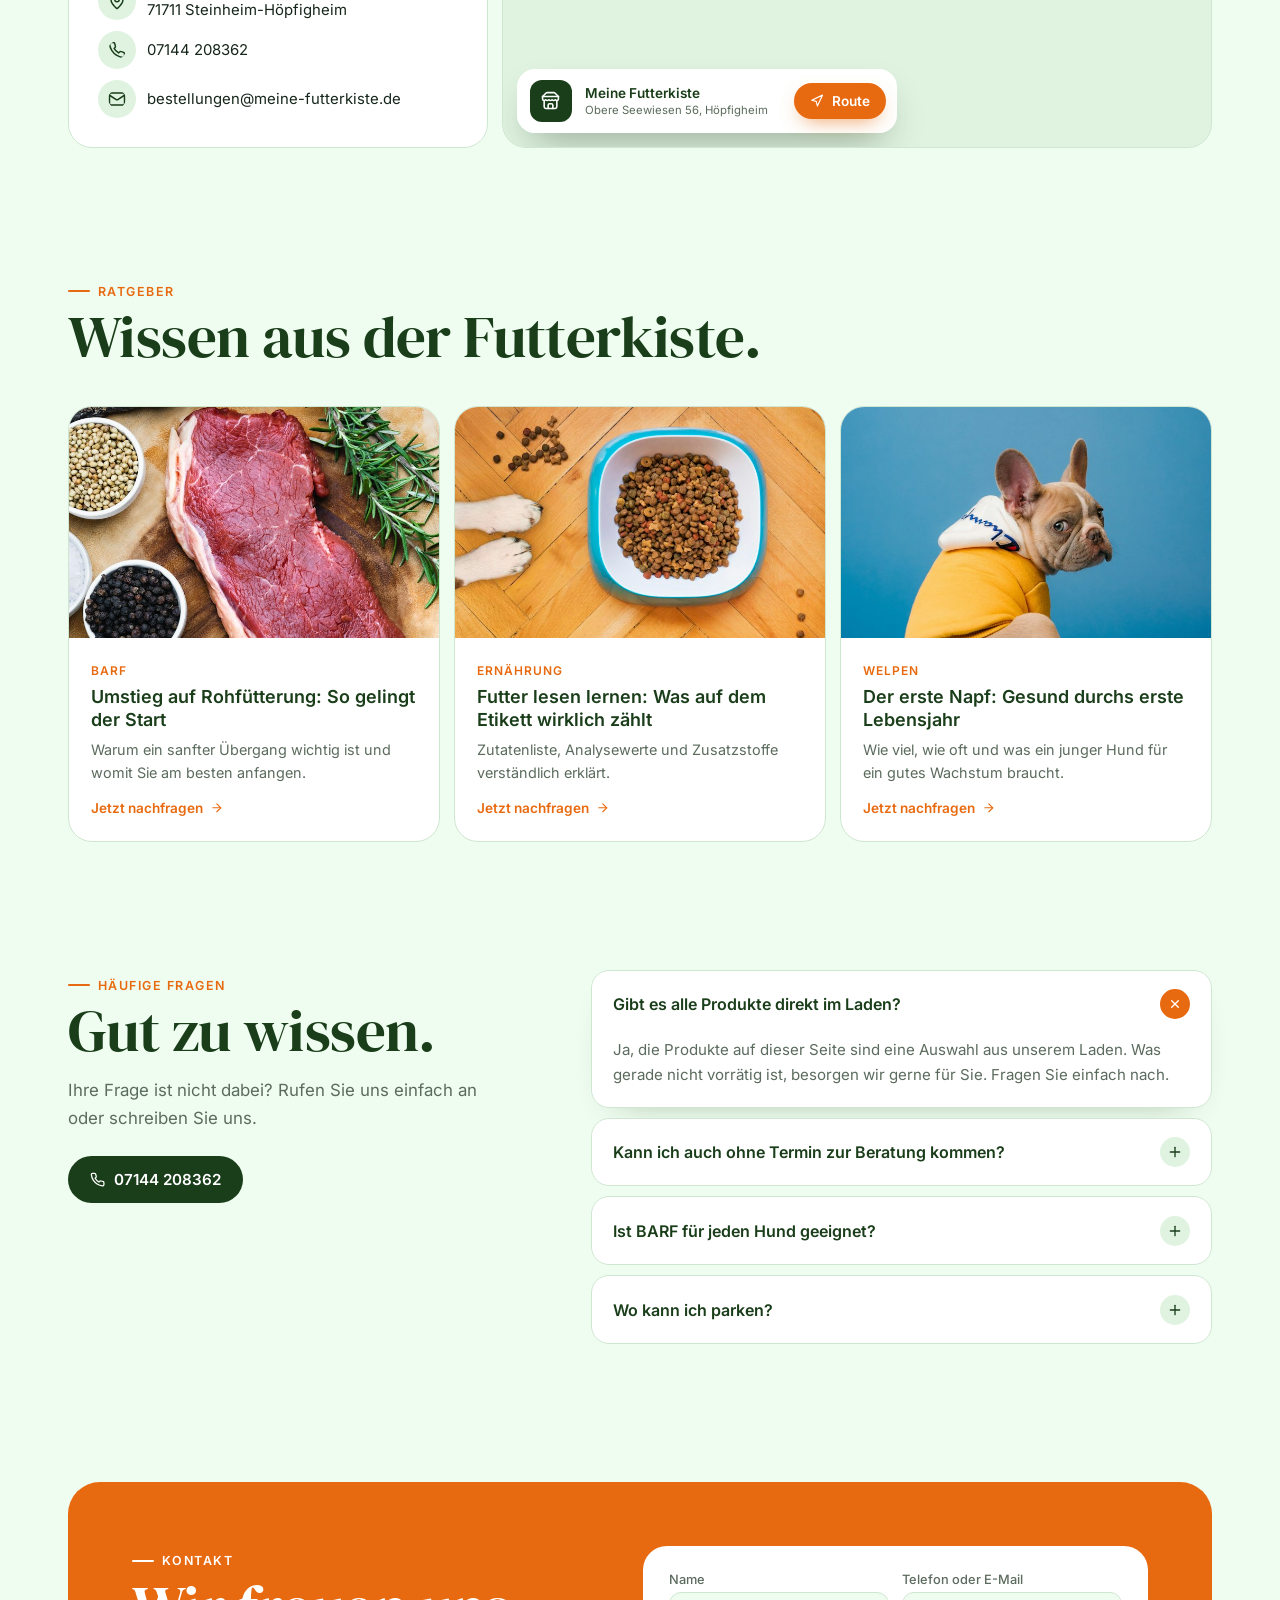
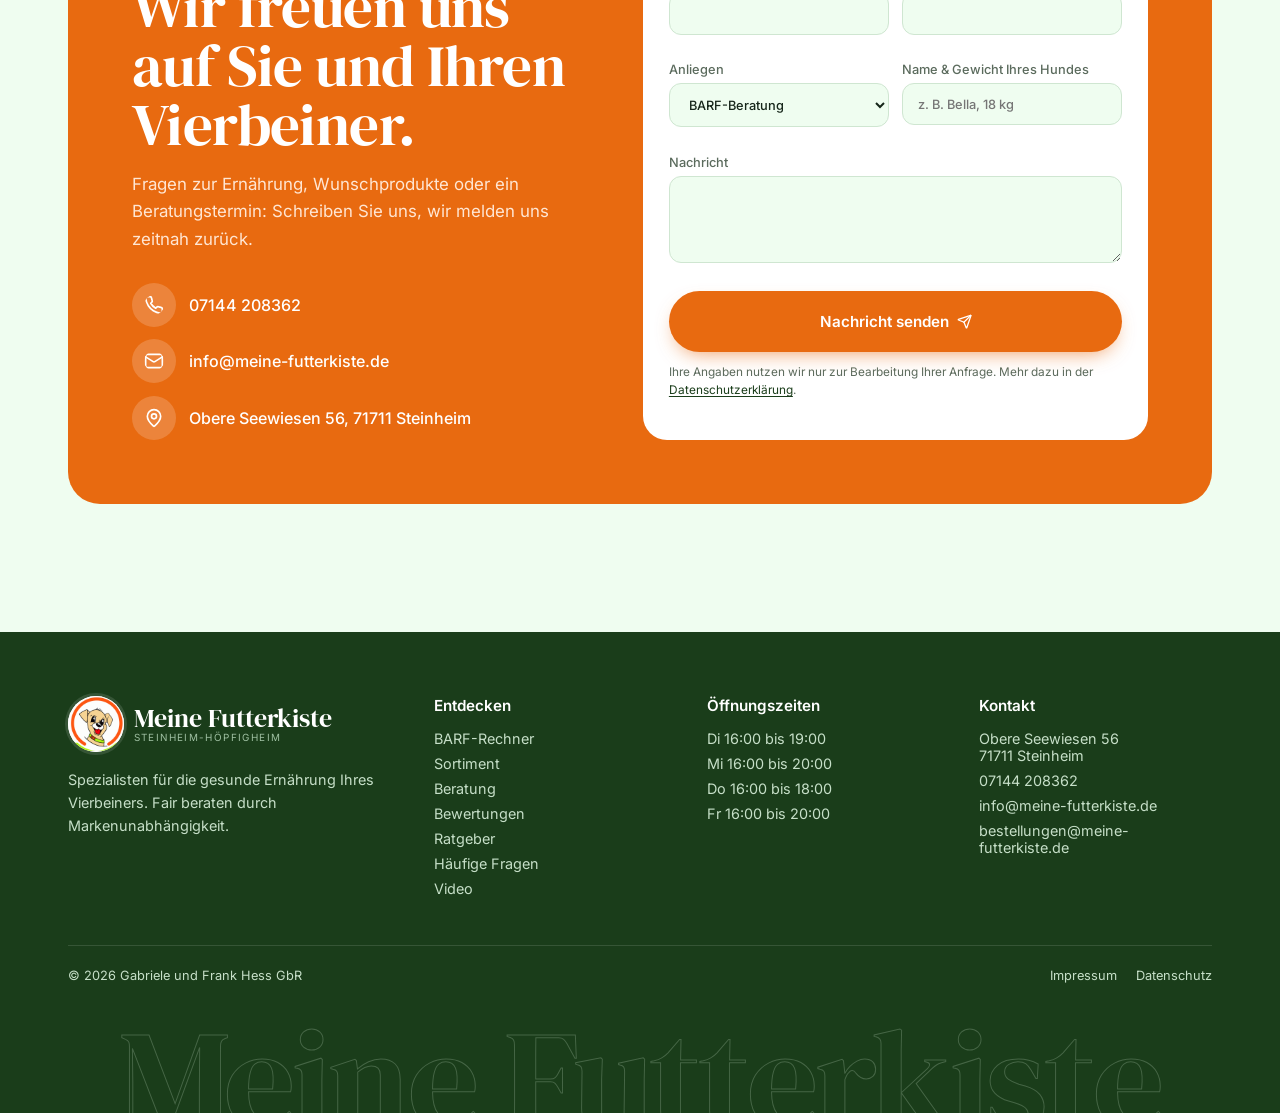
==== commit 3037660d: "Add files via upload" ====
--- a/index.html
+++ b/index.html
@@ -5,9 +5,10 @@
 <meta name="viewport" content="width=device-width, initial-scale=1, viewport-fit=cover" />
 <meta name="theme-color" content="#EFFDF0" />
 <meta name="format-detection" content="telephone=yes" />
+<meta name="google-site-verification" content="2huPddmP30s_kiYIcIgzWIjXt0gdoZWZMwEGgH8auHg" />
 <title>Meine Futterkiste | BARF, Hundefutter & Beratung in Steinheim-Höpfigheim</title>
-<link rel="icon" href="favicon.png?v=2" type="image/png" sizes="192x192" />
-<link rel="apple-touch-icon" href="apple-touch-icon.png?v=2" />
+<link rel="icon" href="favicon.png?v=3" type="image/png" sizes="192x192" />
+<link rel="apple-touch-icon" href="apple-touch-icon.png?v=3" />
 <meta name="description" content="Meine Futterkiste in Steinheim-Höpfigheim: Spezialisten für die gesunde Ernährung Ihres Vierbeiners. BARF, Futter, Kauartikel und Zubehör. Markenunabhängige, persönliche Beratung direkt im Laden." />
 <meta name="keywords" content="BARF Steinheim, Hundefutter Steinheim, Futterladen Höpfigheim, Rohfütterung, Meine Futterkiste" />
 <meta name="robots" content="index, follow" />
@@ -321,24 +322,28 @@
   .logo-txt small{font-size:.55rem;letter-spacing:.06em}
   .hdr .circle-orange[data-favs],.hdr .menu-btn{width:44px;height:44px}
 }
-.mob{display:flex;flex-direction:column;flex:1;padding-bottom:1.8rem}
+.mob{display:flex;flex-direction:column;flex:1}
 .mob-top{position:relative;text-align:center;padding:1.2rem 16px 0}
-.mob-top h1{font-family:'DM Serif Display',serif;color:var(--green);font-size:clamp(34px,10.6vw,46px);line-height:1;font-weight:400;letter-spacing:-.01em}
-/* Kennzahlen sitzen unten an der letzten Titelzeile („liebt“), links und rechts davon */
-.mob-stats{position:absolute;left:max(16px, calc(50% - 250px));right:max(16px, calc(50% - 250px));bottom:1px;display:flex;justify-content:space-between;align-items:flex-end;text-align:left;pointer-events:none}
-.mob-stats .st{display:flex;flex-direction:column;line-height:1.1;pointer-events:auto}
-.mob-stats .st-r{align-items:flex-end;text-align:right}
+.mob-top h1,.mob-stats .mid{font-family:'DM Serif Display',serif;font-size:clamp(34px,10.6vw,46px);line-height:1;font-weight:400;letter-spacing:-.01em}
+.mob-top h1{color:var(--green)}
+/* Kennzahlen unten an der letzten Titelzeile: unsichtbares „liebt“ in der Mitte, jede Kennzahl mittig zwischen Bildschirmrand und Wort */
+.mob-stats{position:absolute;left:0;right:0;bottom:1px;display:grid;grid-template-columns:1fr auto 1fr;align-items:end;pointer-events:none}
+.mob-stats .mid{visibility:hidden}
+.mob-stats .st{justify-self:center;display:flex;flex-direction:column;align-items:center;line-height:1.1;pointer-events:auto}
 .mob-stats .st-n{display:flex;align-items:center;gap:.3rem}
 .mob-stats b{color:var(--green);font-size:clamp(20px,6.2vw,27px);font-variant-numeric:tabular-nums}
 .mob-stats small{display:block;color:var(--muted);font-size:clamp(9.5px,2.75vw,11.5px);margin-top:2px}
 .mob-stats svg.lucide{color:var(--orange);font-size:clamp(17px,5.2vw,23px)}
 .mob-stats .star{display:inline-flex}
 .mob-stats .star svg{fill:currentColor}
-/* overflow:hidden, damit der Hund beim Aufploppen aus der Kante kommt */
-.mob-photos{display:flex;justify-content:center;margin-top:.6rem;padding-top:12px;overflow:hidden}
-.mob-photos .ph{flex:none;width:min(88vw, 52vh, 420px)}
-.mob-photos .ph img{max-height:none}
-.mob-cta{text-align:center;padding:1.1rem 20px 0}
+.mob-cta{text-align:center;padding:1.2rem 20px 0}
+/* Aussie über die volle Breite, Balken schließt bündig an den Ticker an.
+   Steigt nur gerade von unten auf (ohne Kippen/Wippen), damit der Balken nie vom Ticker abhebt */
+@keyframes dog-rise{from{transform:translateY(100%)}to{transform:none}}
+.mob-photos{margin-top:.4rem;overflow:hidden}
+.mob-dog{animation:dog-rise 1.1s cubic-bezier(.22,1,.36,1) .5s both}
+.mob-dog img{display:block;width:100%;height:auto}
+@media(max-width:767px){.hero+.marquee{margin-top:-1px}}
 
 /* ---------- Marquee ---------- */
 .marquee{background:var(--green);color:#e8f7e9;overflow:hidden;padding:1.1rem 0;position:relative;z-index:2}
@@ -822,7 +827,7 @@
       </div>
     </div>
 
-    <!-- Mobile: Titel, links und rechts neben „liebt“ die Kennzahlen, darunter nur der Aussie, direkt darunter der Button -->
+    <!-- Mobile: Titel mit Kennzahlen links/rechts neben „liebt“, Button, Aussie über die ganze Breite (Balken geht in den Ticker über) -->
     <div class="mob">
       <div class="mob-top">
         <h1><span class="w animate-word-pop delay-100">Alles,</span> <span class="w animate-word-pop delay-200">was</span> <span class="w animate-word-pop delay-300">Ihr</span> <span class="w animate-word-pop delay-400">Hund</span><br /><span class="w animate-word-pop delay-500">liebt</span></h1>
@@ -831,17 +836,20 @@
             <span class="st-n"><i data-lucide="heart-handshake"></i><b>100%</b></span>
             <small>markenunabhängig</small>
           </div>
-          <a href="#bewertungen" class="st st-r" aria-label="5,0 Sterne bei Google">
+          <span class="mid" aria-hidden="true">liebt</span>
+          <a href="#bewertungen" class="st" aria-label="5,0 Sterne bei Google">
             <span class="st-n"><span class="star"><i data-lucide="star"></i></span><b>5,0</b></span>
             <small>Google</small>
           </a>
         </div>
       </div>
+      <div class="mob-cta">
+        <a href="#sortiment" class="btn btn-orange animate-fade-up delay-600">Sortiment entdecken <i data-lucide="arrow-right"></i></a>
+      </div>
+      <!-- Eigene Bildvariante: Balken auf Tickerfarbe #1a3d1a umgefärbt, unten 3px beschnitten.
+           loading=lazy, damit der Desktop (.mob ausgeblendet) die Datei gar nicht erst lädt -->
       <div class="mob-photos">
-        <div class="ph c animate-pet-pop delay-500"><img src="hero-aussie.png" alt="" width="1100" height="1152" /></div>
-      </div>
-      <div class="mob-cta">
-        <a href="#sortiment" class="btn btn-orange animate-fade-up delay-800">Sortiment entdecken <i data-lucide="arrow-right"></i></a>
+        <div class="mob-dog"><img src="hero-aussie-mobil.png" alt="" width="1100" height="1149" loading="lazy" /></div>
       </div>
     </div>
   </div>
@@ -1318,26 +1326,72 @@
     // logo = kleines Markenzeichen im Menü; logoPhoto = Produktfoto statt Logo (füllt den Kreis)
     // Alle Bilder liegen flach im Hauptordner (wie im Repo), keine Unterordner
     'graf-barf': {n:'Graf Barf', logo:'graf-barf.png', p:[
-      {id:101,cat:'barf',n:'Graf Barf Juniormenü',m:'2,5 kg, Hähnchen mit Obst und Gemüse, für Junghunde ab 6 Monaten',bg:'#fbe4e4',tag:'Junior',src:'graf-barf-juniormenue.png'},
-      {id:102,cat:'barf',n:'Graf Barf Mineral Mix',m:'Mineralstoffe und Vitamine zum Vollwertmenü',bg:'#e3efe4',src:'graf-barf-mineral-mix.png'},
-      {id:103,cat:'barf',n:'Graf Barf Spezial-Öl',m:'200 ml, Omega-3-6-9 und Vitamine A, D und E',bg:'#fdf1d6',src:'graf-barf-spezial-oel.png'}
+      {id:141,cat:'barf',n:'Graf Barf: Vollwertmenü Lamm',m:'2,5 kg, stückig mit ganzen Knochen, für ausgewachsene Hunde ab 8 kg',bg:'#e6efdc',tag:'Vollwert',src:'graf-barf-vollwertmenue-lamm.png'},
+      {id:142,cat:'barf',n:'Graf Barf: Vollwertmenü Rind',m:'2,5 kg, stückig mit ganzen Knochen, für ausgewachsene Hunde ab 8 kg',bg:'#e6efdc',tag:'Vollwert',src:'graf-barf-vollwertmenue-rind.png'},
+      {id:143,cat:'barf',n:'Graf Barf: Vollwertmenü Plus Büffel, gewolft',m:'1 kg, Büffel mit Obst und Gemüse, für ausgewachsene Hunde aller Gewichtsklassen',bg:'#e6efdc',tag:'Plus',src:'graf-barf-vollwertmenue-plus-bueffel-gewolft.png'},
+      {id:144,cat:'barf',n:'Graf Barf: Vollwertmenü Plus Büffel, stückig',m:'2,5 kg, Büffel mit Obst und Gemüse, gewolfte Knochen, für Hunde ab 4 kg',bg:'#e6efdc',tag:'Plus',src:'graf-barf-vollwertmenue-plus-bueffel-stueckig.png'},
+      {id:145,cat:'barf',n:'Graf Barf: Vollwertmenü Plus Hähnchen, gewolft',m:'1 kg, Hähnchen mit Obst und Gemüse, für ausgewachsene Hunde aller Gewichtsklassen',bg:'#e6efdc',tag:'Plus',src:'graf-barf-vollwertmenue-plus-huhn-gewolft.png'},
+      {id:146,cat:'barf',n:'Graf Barf: Vollwertmenü Plus Hähnchen, stückig',m:'2,5 kg, Hähnchen mit Obst und Gemüse, gewolfte Knochen, für Hunde ab 4 kg',bg:'#e6efdc',tag:'Plus',src:'graf-barf-vollwertmenue-plus-huhn-stueckig.png'},
+      {id:147,cat:'barf',n:'Graf Barf: Vollwertmenü Plus Lamm, gewolft',m:'1 kg, Lamm mit Obst und Gemüse, für ausgewachsene Hunde aller Gewichtsklassen',bg:'#e6efdc',tag:'Plus',src:'graf-barf-vollwertmenue-plus-lamm-gewolft.png'},
+      {id:148,cat:'barf',n:'Graf Barf: Vollwertmenü Plus Lamm, stückig',m:'2,5 kg, Lamm mit Obst und Gemüse, gewolfte Knochen, für Hunde ab 4 kg',bg:'#e6efdc',tag:'Plus',src:'graf-barf-vollwertmenue-plus-lamm-stueckig.png'},
+      {id:149,cat:'barf',n:'Graf Barf: Vollwertmenü Plus Rind, gewolft',m:'1 kg, Rind mit Obst und Gemüse, für ausgewachsene Hunde aller Gewichtsklassen',bg:'#e6efdc',tag:'Plus',src:'graf-barf-vollwertmenue-plus-rind-gewolft.png'},
+      {id:150,cat:'barf',n:'Graf Barf: Vollwertmenü Plus Rind, stückig',m:'2,5 kg, Rind mit Obst und Gemüse, gewolfte Knochen, für Hunde ab 4 kg',bg:'#e6efdc',tag:'Plus',src:'graf-barf-vollwertmenue-plus-rind-stueckig.png'},
+      {id:104,cat:'barf',n:'Graf Barf: Juniormenü Hähnchen, gewolft',m:'1 kg, Hähnchen mit Obst und Gemüse, für Welpen ab 4 Wochen',bg:'#fbe4e4',tag:'Junior',src:'graf-barf-juniormenue-huhn-gewolft.png'},
+      {id:101,cat:'barf',n:'Graf Barf: Juniormenü Hähnchen, stückig',m:'2,5 kg, Hähnchen mit Obst und Gemüse, für Junghunde ab 6 Monaten',bg:'#fbe4e4',tag:'Junior',src:'graf-barf-juniormenue.png'},
+      {id:105,cat:'barf',n:'Graf Barf: Juniormenü Rind, gewolft',m:'1 kg, Rind mit Obst und Gemüse, für Welpen ab 4 Wochen',bg:'#fbe4e4',tag:'Junior',src:'graf-barf-juniormenue-rind-gewolft.png'},
+      {id:106,cat:'barf',n:'Graf Barf: Juniormenü Rind, stückig',m:'2,5 kg, Rind mit Obst und Gemüse, für Junghunde ab 6 Monaten',bg:'#fbe4e4',tag:'Junior',src:'graf-barf-juniormenue-rind-stueckig.png'},
+      {id:107,cat:'barf',n:'Graf Barf: Sensitivmenü Hähnchen',m:'1 kg, gewolft, für ernährungssensible Hunde und Senioren',bg:'#e4e9f1',tag:'Sensitiv',src:'graf-barf-sensitivmenue-huhn.png'},
+      {id:108,cat:'barf',n:'Graf Barf: Sensitivmenü Lamm',m:'1 kg, gewolft, für ernährungssensible Hunde',bg:'#e4e9f1',tag:'Sensitiv',src:'graf-barf-sensitivmenue-lamm.png'},
+      {id:109,cat:'barf',n:'Graf Barf: Sensitivmenü Rind',m:'1 kg, gewolft, für ernährungssensible Hunde und Senioren',bg:'#e4e9f1',tag:'Sensitiv',src:'graf-barf-sensitivmenue-rind.png'},
+      {id:110,cat:'barf',n:'Graf Barf: Obst und Gemüse Mix',m:'1 kg, Brokkoli, Karotte, Salat, Pastinake, Rote Bete, Apfel, Birne und Erdbeere',bg:'#e3efe4',src:'graf-barf-obst-gemuese-mix.png'},
+      {id:102,cat:'barf',n:'Graf Barf: Mineral Mix',m:'Mineralstoffe und Vitamine zum Vollwertmenü',bg:'#e3efe4',src:'graf-barf-mineral-mix.png'},
+      {id:103,cat:'barf',n:'Graf Barf: Spezial-Öl',m:'200 ml, Omega-3-6-9 und Vitamine A, D und E',bg:'#fdf1d6',src:'graf-barf-spezial-oel.png'}
     ]},
     // photo:true = Stimmungsfoto statt freigestellter Packung, füllt die Kachel wie die übrigen Shopfotos
     'pollux': {n:'Pollux', logo:'pollux.png', p:[
-      {id:111,cat:'barf',n:'Pollux Rind, Spessartforelle & Saibling',m:'1000 g, Mix vom kompletten Rind mit Forelle und Saibling aus dem Spessart, tiefgekühlt',bg:'#1d1d1b',tag:'Fisch',photo:true,src:'pollux-barf-forelle.webp'},
-      {id:112,cat:'futter',n:'Pollux Lammallerlei & Süßkartoffel',m:'Nassfutter in der Dose, 400 g oder 800 g, für Allergiker geeignet',bg:'#f4f4f2',photo:true,src:'pollux-lammallerlei.webp'},
-      {id:113,cat:'barf',n:'Pollux Mix vom kompletten Rind',m:'600 g oder 1000 g, Muskelfleisch, Pansen, Innereien, Knorpel und Sehnen, tiefgekühlt',bg:'#1d1d1b',photo:true,src:'pollux-barf-rind.webp'}
+      {id:111,cat:'barf',n:'Pollux: Rind, Spessartforelle & Saibling',m:'1000 g, Mix vom kompletten Rind mit Forelle und Saibling aus dem Spessart, tiefgekühlt',bg:'#1d1d1b',tag:'Fisch',photo:true,src:'pollux-barf-forelle.webp'},
+      {id:112,cat:'futter',n:'Pollux: Lammallerlei & Süßkartoffel',m:'Nassfutter in der Dose, 400 g oder 800 g, für Allergiker geeignet',bg:'#f4f4f2',photo:true,src:'pollux-lammallerlei.webp'},
+      {id:113,cat:'barf',n:'Pollux: Mix vom kompletten Rind',m:'600 g oder 1000 g, Muskelfleisch, Pansen, Innereien, Knorpel und Sehnen, tiefgekühlt',bg:'#1d1d1b',photo:true,src:'pollux-barf-rind.webp'},
+      {id:114,cat:'barf',n:'Pollux: Mix vom kompletten Schaf',m:'600 g oder 1000 g, Muskelfleisch, Pansen, Knorpel und Sehnen vom Schaf, tiefgekühlt',bg:'#1d1d1b',photo:true,src:'pollux-schaf-mix.webp'},
+      {id:115,cat:'barf',n:'Pollux: Mix vom kompletten Geflügel',m:'600 g oder 1000 g, Muskelfleisch, Innereien und Karkassen, reich an Calcium, tiefgekühlt',bg:'#1d1d1b',photo:true,src:'pollux-gefluegel-mix.webp'},
+      {id:116,cat:'barf',n:'Pollux: Rind-Fertigmenü',m:'600 g oder 1000 g, Fleisch, Pansen, Innereien, Knorpel und Sehnen mit Gemüseanteil, tiefgekühlt',bg:'#1d1d1b',tag:'Menü',photo:true,src:'pollux-rind-fertigmenue.webp'},
+      {id:117,cat:'barf',n:'Pollux: Kopffleisch vom Rind',m:'600 g oder 1000 g, Backen und Lefzen, fettarm und purinarm, fein gewolft',bg:'#1d1d1b',photo:true,src:'pollux-kopffleisch-rind.webp'},
+      {id:118,cat:'barf',n:'Pollux: Grüner Pansen',m:'600 g oder 1000 g, vom Rind, reich an Ballaststoffen und Enzymen, gut für die Darmflora',bg:'#f4f4f2',photo:true,src:'pollux-gruener-pansen.jpg'}
     ]},
     'paul-paulina': {n:'Paul und Paulina', logo:'paul-paulina.png', p:[
-      {id:121,cat:'barf',n:'Paul und Paulina Fleischmix',m:'Frischfleisch, gewolft, tiefgekühlt',bg:'#eeebe6',photo:true,src:'paul-paulina-fleischmix.jpg'},
-      {id:122,cat:'barf',n:'Paul und Paulina Gipfelstürmer + Dorsch',m:'Kaltgepresste Ölmischung aus Lein-, Hanf- und Schwarzkümmelöl mit Dorschlebertran',bg:'#5a4a3e',tag:'Öl',photo:true,src:'paul-paulina-gipfelstuermer.jpg'},
-      {id:123,cat:'barf',n:'Paul und Paulina Gemüsemix',m:'Geraspeltes Gemüse mit Karotte, als Block tiefgekühlt',bg:'#eeebe6',photo:true,src:'paul-paulina-gemuesemix.jpg'}
+      // ids ab 124, danach ab 151 (141–150 bleiben für Graf Barf frei)
+      {id:124,cat:'barf',n:'Paul und Paulina: Barf n’ Roll Complete Rind',m:'500 g, Rindfleisch, Herz und Leber mit Hirse, Zucchini, Karotte und Haselnuss, tiefgekühlt',bg:'#eeebe6',tag:'Menü',photo:true,src:'paul-paulina-complete-rind.jpg'},
+      {id:125,cat:'barf',n:'Paul und Paulina: Barf n’ Roll Complete Pferd',m:'500 g, Pferdefleisch mit Süßkartoffel, Hirse und einer Prise Kamille, tiefgekühlt',bg:'#eeebe6',tag:'Menü',photo:true,src:'paul-paulina-complete-pferd.jpg'},
+      {id:126,cat:'barf',n:'Paul und Paulina: Barf n’ Roll Complete Wild',m:'500 g, Wild mit Topinambur, Petersilienwurzel, Preiselbeeren und Birne, tiefgekühlt',bg:'#eeebe6',tag:'Menü',photo:true,src:'paul-paulina-complete-wild.jpg'},
+      {id:127,cat:'barf',n:'Paul und Paulina: Barf n’ Roll Complete Pute',m:'500 g, Pute mit Süßkartoffel, Apfel, Banane und Kurkuma, tiefgekühlt',bg:'#eeebe6',tag:'Menü',photo:true,src:'paul-paulina-complete-pute.jpg'},
+      {id:128,cat:'barf',n:'Paul und Paulina: Barf n’ Roll Complete Kaninchen',m:'500 g, Kaninchen mit Kartoffel, Karotte und Löwenzahn, tiefgekühlt',bg:'#eeebe6',tag:'Menü',photo:true,src:'paul-paulina-complete-kaninchen.jpg'},
+      {id:129,cat:'barf',n:'Paul und Paulina: Komplettmenü vom Huhn in Würfel',m:'1000 g, Huhn mit Steckrübe, Banane, Aprikose, Rosmarin und Kurkuma, tiefgekühlt',bg:'#eeebe6',tag:'Menü',photo:true,src:'paul-paulina-komplettmenue-huhn.jpg'},
+      {id:121,cat:'barf',n:'Paul und Paulina: Lamm-Muskelfleisch in Würfel',m:'1000 g, reines Muskelfleisch vom Lamm, geschnetzelt, auch für Ausschlussdiäten',bg:'#eeebe6',photo:true,src:'paul-paulina-fleischmix.jpg'},
+      {id:130,cat:'barf',n:'Paul und Paulina: Wild-Muskelfleisch in Würfel',m:'1000 g, geschnetzelt, leicht verdaulich und reich an B-Vitaminen',bg:'#2a2a2a',photo:true,src:'paul-paulina-wild-muskelfleisch.jpg'},
+      {id:151,cat:'barf',n:'Paul und Paulina: Hirschfleisch in Würfeln',m:'1000 g, reines Muskelfleisch vom Hirsch, roh, auch für Ausschlussdiäten',bg:'#2a2a2a',photo:true,src:'paul-paulina-hirsch-wuerfel.jpg'},
+      {id:152,cat:'barf',n:'Paul und Paulina: Rindfleisch durchwachsen in Würfel',m:'1000 g, fettreiches Muskelfleisch vom Rind, viel Energie und Kauspaß',bg:'#2a2a2a',photo:true,src:'paul-paulina-rind-durchwachsen.jpg'},
+      {id:153,cat:'barf',n:'Paul und Paulina: Rinderinnereienmix in Würfeln',m:'1000 g, gewolft, Leber, Herz, Milz, Niere und Lunge, tiefgekühlt',bg:'#2a2a2a',photo:true,src:'paul-paulina-rinderinnereien.jpg'},
+      {id:154,cat:'barf',n:'Paul und Paulina: Lachsforelle in Würfeln',m:'1000 g, gewolft, rotfleischig und reich an Omega-3-Fettsäuren, tiefgekühlt',bg:'#eeebe6',tag:'Fisch',photo:true,src:'paul-paulina-lachsforelle.jpg'},
+      {id:155,cat:'barf',n:'Paul und Paulina: Forelle in Würfel',m:'1000 g, ganze Forellen gewolft, reich an Jod, Selen und Vitamin D, tiefgekühlt',bg:'#eeebe6',tag:'Fisch',photo:true,src:'paul-paulina-forelle.jpg'},
+      {id:156,cat:'barf',n:'Paul und Paulina: Weißfisch geschnetzelt und gedünstet',m:'1000 g, magerer Fisch, schonend gedünstet, tiefgekühlt',bg:'#eeebe6',tag:'Fisch',photo:true,src:'paul-paulina-weissfisch.jpg'},
+      {id:123,cat:'barf',n:'Paul und Paulina: Vitalmix in Würfel',m:'1000 g, Zucchini, Kopfsalat, Karotte und Gurke mit Kurkuma, tiefgekühlt',bg:'#eeebe6',photo:true,src:'paul-paulina-gemuesemix.jpg'},
+      {id:122,cat:'barf',n:'Paul und Paulina: Gipfelstürmer + Dorsch',m:'250 ml, kaltgepresste Ölmischung aus Lein-, Hanf- und Schwarzkümmelöl mit Dorschlebertran',bg:'#5a4a3e',tag:'Öl',photo:true,src:'paul-paulina-gipfelstuermer.jpg'}
     ]},
     'q-pet': {n:'Q-Pet', logo:'q-pet.png?v=2', logoPhoto:true, p:[
       // Q-Pet GmbH verkauft unter der Marke Qchefs
-      {id:131,cat:'snacks',n:'Qchefs Dreierlei',m:'65 g, Käsesnack-Mix aus Snackies, Puffies und Cheesies, vegetarisch',bg:'#efe6da',tag:'Snack',src:'q-pet-mix.jpg'},
-      {id:132,cat:'snacks',n:'Qchefs Zahnputzflocken',m:'90 g, Flocken auf Käsebasis für die tägliche Zahnpflege',bg:'#f1ece4',pad:'2%',src:'q-pet-pulver.png'},
-      {id:133,cat:'snacks',n:'Qchefs Hard Cheese',m:'100 g, harte Käse-Kaustange, splittert nicht',bg:'#e3efe4',src:'q-pet-kaustange.png'}
+      {id:131,cat:'snacks',n:'Qchefs: Dreierlei',m:'65 g, Käsesnack-Mix aus Snackies, Puffies und Cheesies, vegetarisch',bg:'#efe6da',tag:'Snack',src:'q-pet-mix.jpg'},
+      {id:132,cat:'snacks',n:'Qchefs: Zahnputzflocken',m:'90 g, Flocken auf Käsebasis für die tägliche Zahnpflege',bg:'#f1ece4',pad:'2%',src:'q-pet-pulver.png'},
+      {id:133,cat:'snacks',n:'Qchefs: Hard Cheese',m:'100 g, harte Käse-Kaustange, splittert nicht',bg:'#e3efe4',src:'q-pet-kaustange.png'},
+      // ids 134–140, danach ab 161; Sorten laut Qchefs-Übersicht (Flocken, Flips, Mminis, Sizzles, Puffies, Puffed Cracker, Hard Cracker)
+      {id:134,cat:'snacks',n:'Qchefs: Cheesies',m:'65 g, gepuffte Käsesnacks mit Reis, frei von Gluten, Zucker und Laktose',bg:'#efe6da',src:'q-pet-cheesies.png'},
+      {id:135,cat:'snacks',n:'Qchefs: Puffies',m:'65 g, gepuffte Käsesnacks für Kauer, vegetarisch und getreidefrei',bg:'#f1ece4',src:'q-pet-puffies.png'},
+      {id:136,cat:'snacks',n:'Qchefs: Snackies',m:'65 g, knusprige Käsesnacks mit Buchweizen und Johannisbrot',bg:'#efe6da',src:'q-pet-snackies.png'},
+      {id:137,cat:'snacks',n:'Qchefs: Sizzles',m:'65 g, dünne Kauschlangen für alle Hunde, lassen sich gut portionieren',bg:'#e3efe4',src:'q-pet-sizzles.png'},
+      {id:138,cat:'snacks',n:'Qchefs: Mminis',m:'Kleine gepuffte Käsesnacks für kleine Hunde',bg:'#f1ece4',src:'q-pet-mminis.png'},
+      {id:139,cat:'snacks',n:'Qchefs: Zahnputzflips',m:'35 g, kleine Käsesticks zur Zahnpflege für kleine Hunde',bg:'#efe6da',tag:'Zahnpflege',src:'q-pet-zahnputzflips.png'},
+      {id:162,cat:'snacks',n:'Qchefs: Zahnputzkohle',m:'80 g, Zahnputzflocken mit Pflanzenkohle und Vitamin B, für saubere Zähne und gesunden Darm',bg:'#e3efe4',tag:'Zahnpflege',src:'q-pet-zahnputzkohle.png'},
+      {id:140,cat:'snacks',n:'Qchefs: Puffed Cracker',m:'75 g, gepuffter Kauknochen für Schlinger und Kauer, getreidefrei',bg:'#e3efe4',src:'q-pet-puffed-cracker.png'},
+      {id:161,cat:'snacks',n:'Qchefs: Hard Cracker',m:'72 g, lange, harte Käsesticks für Knabberer',bg:'#f1ece4',src:'q-pet-hard-cracker.png'}
     ]}
   };
   let brand = '';
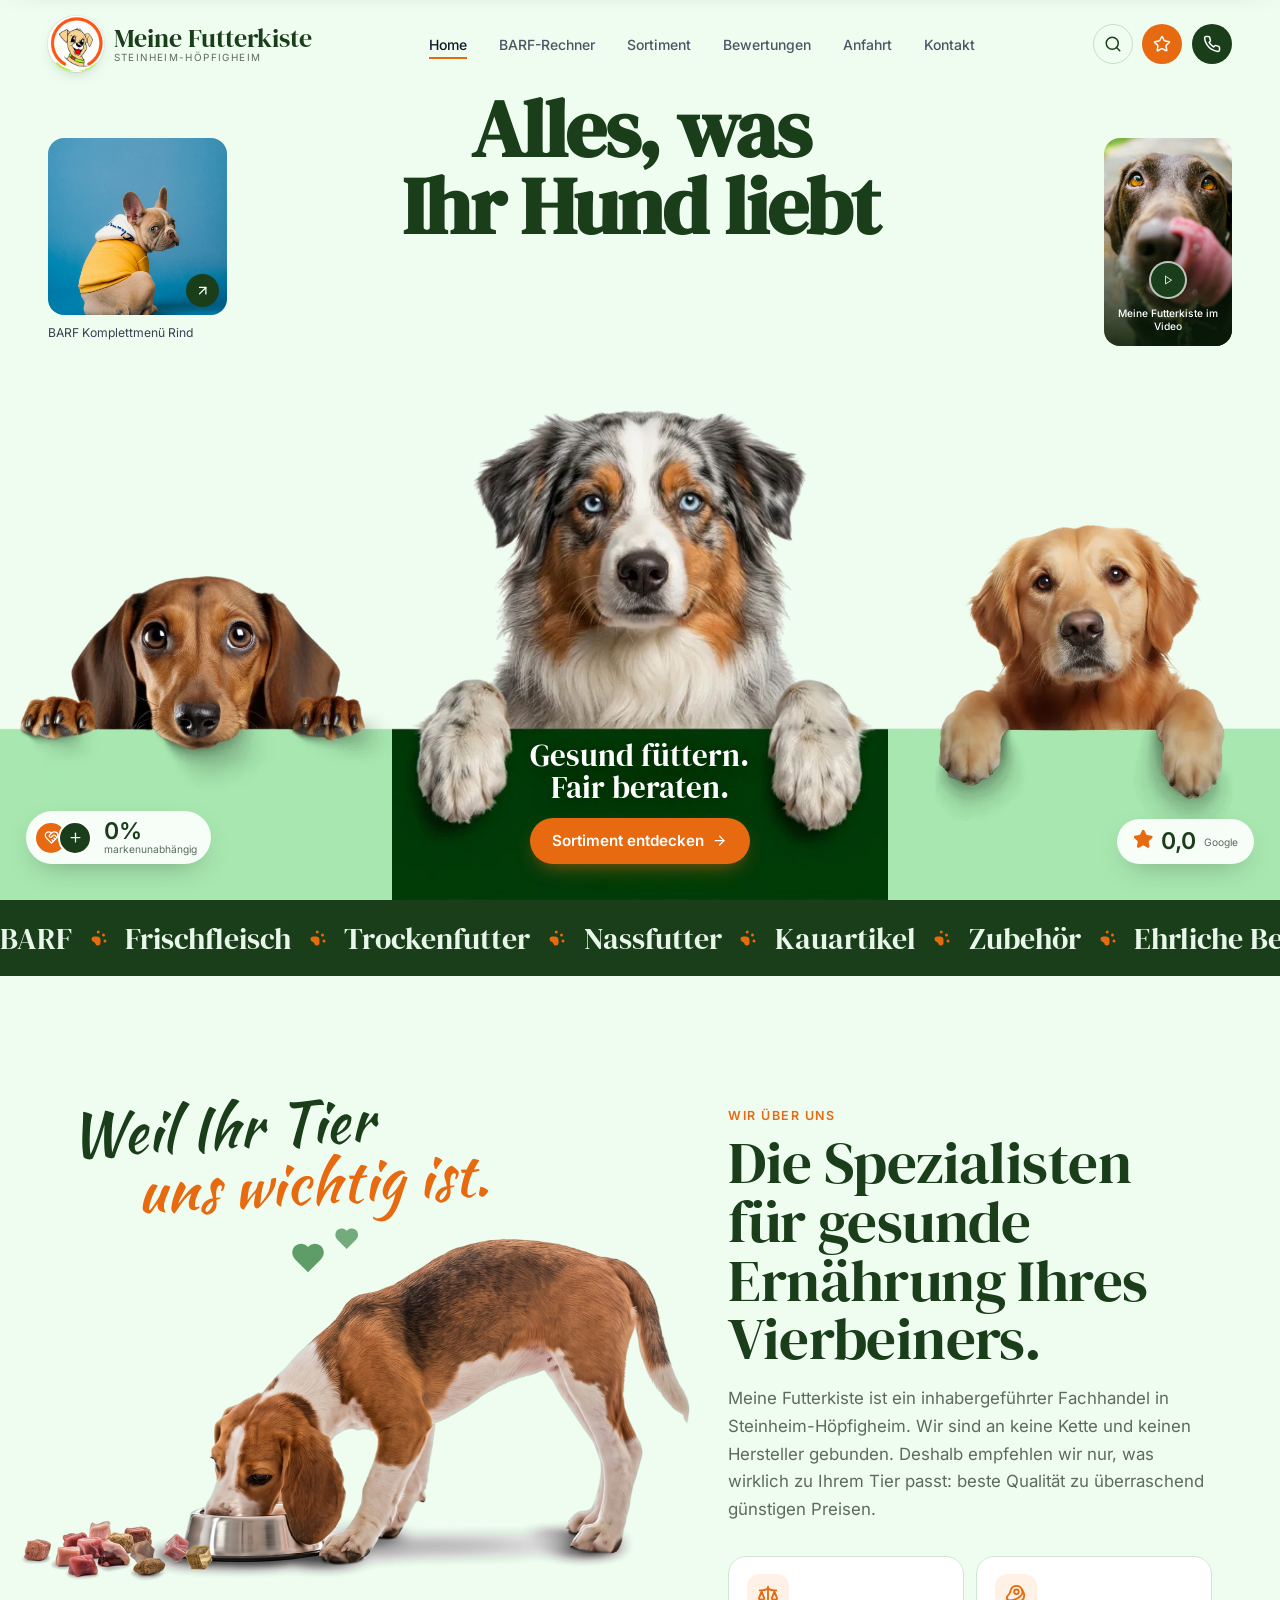
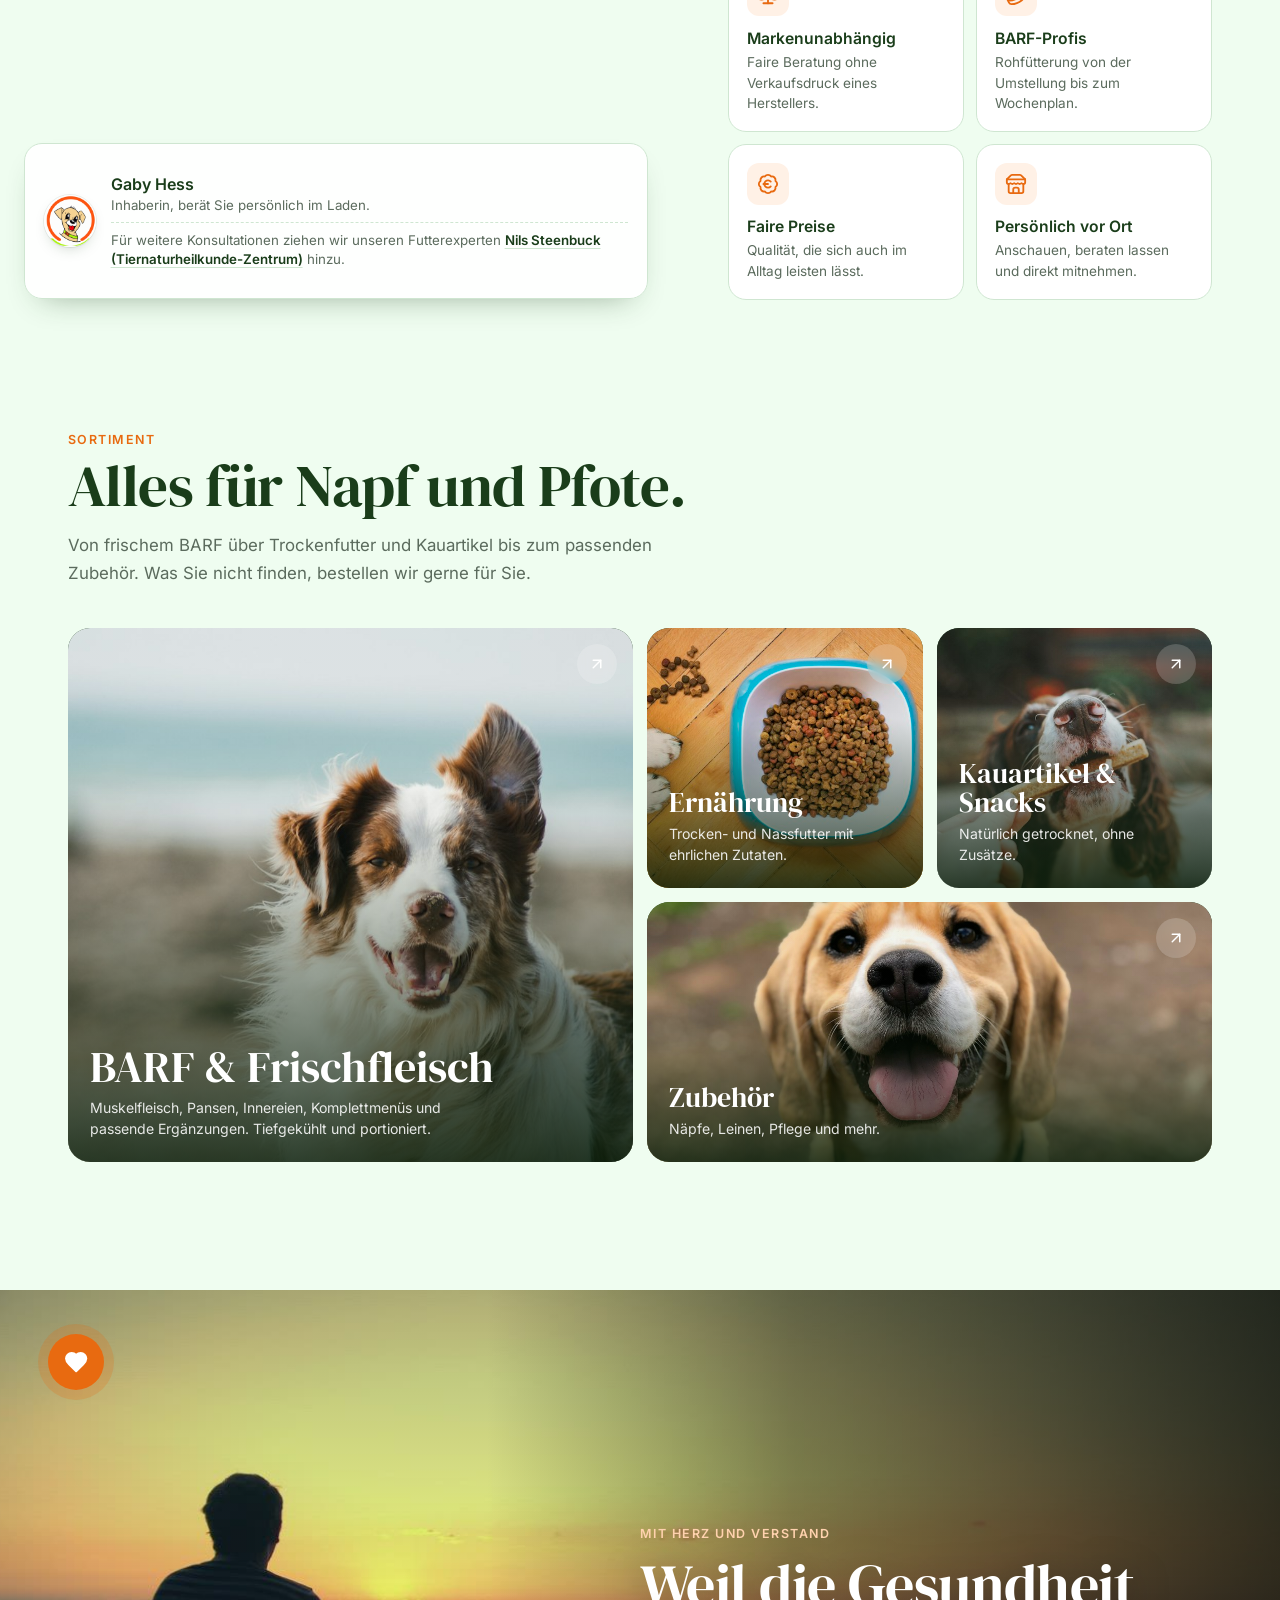
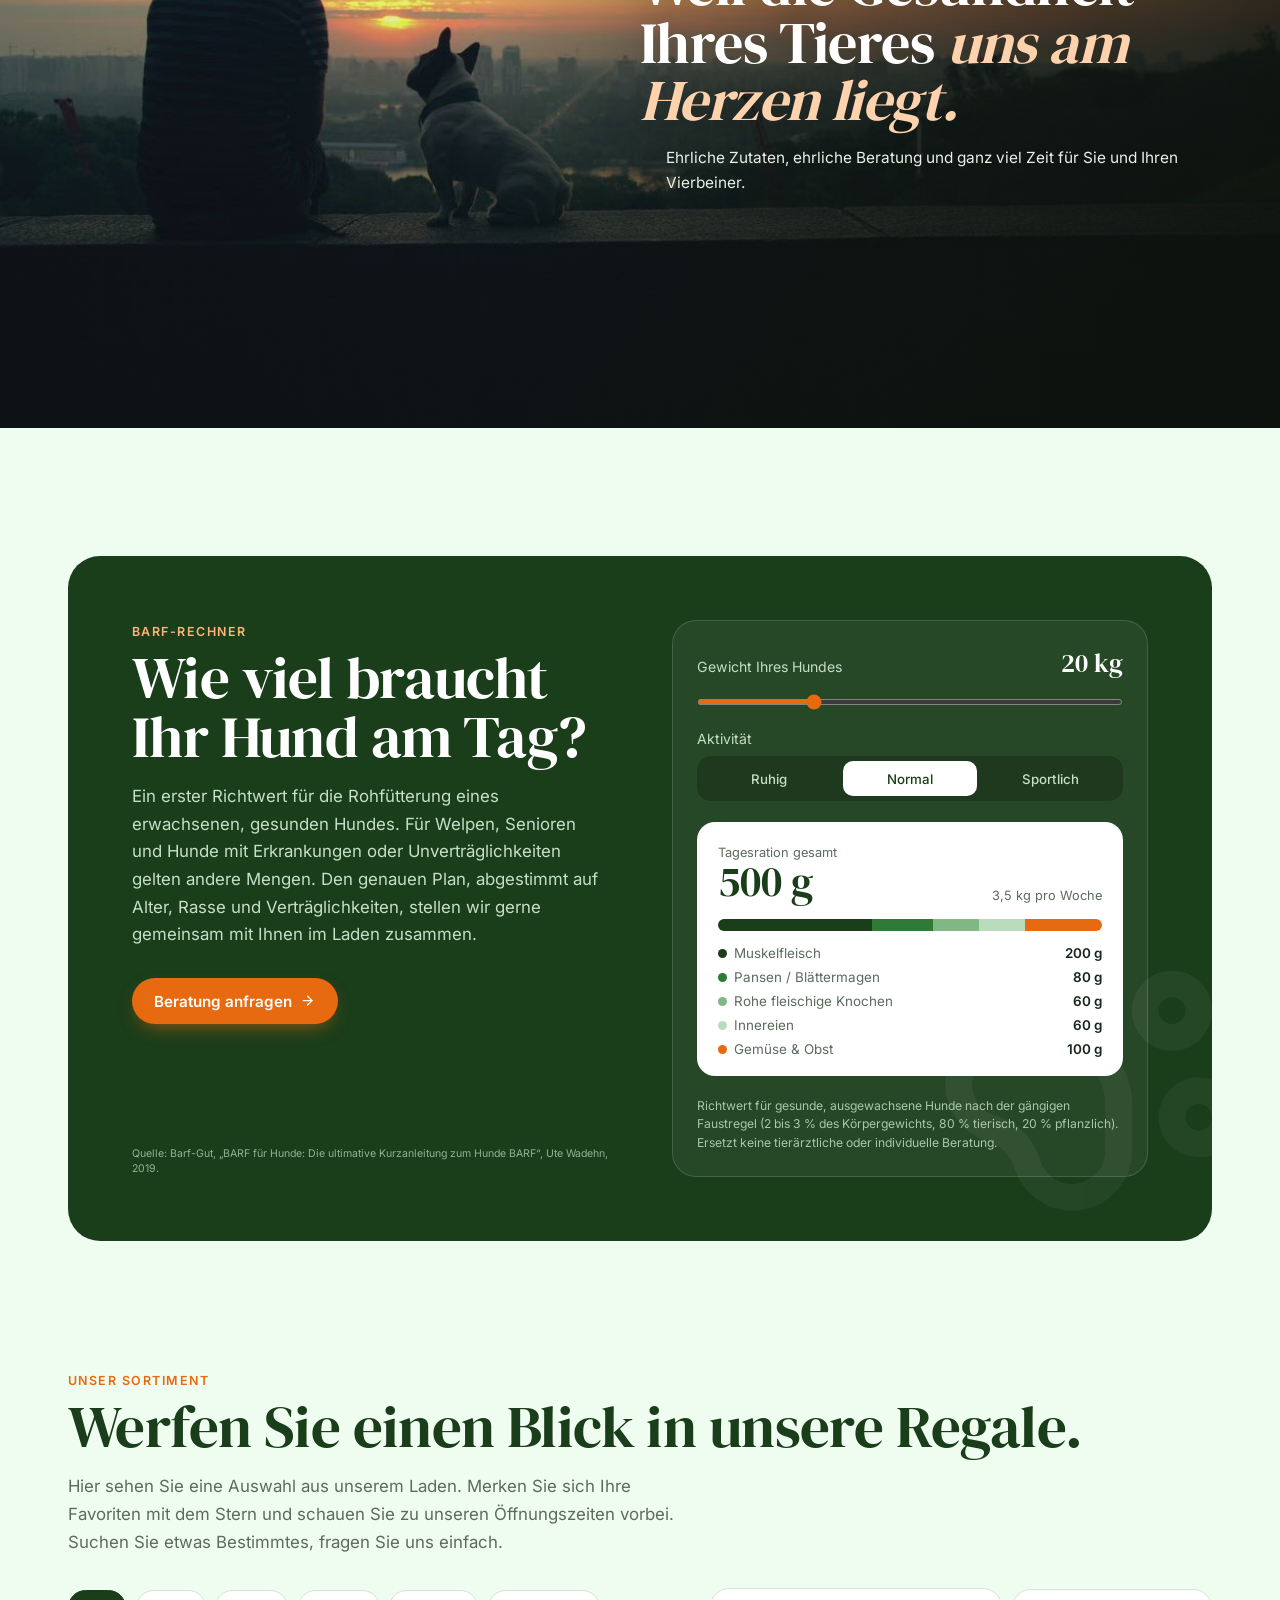
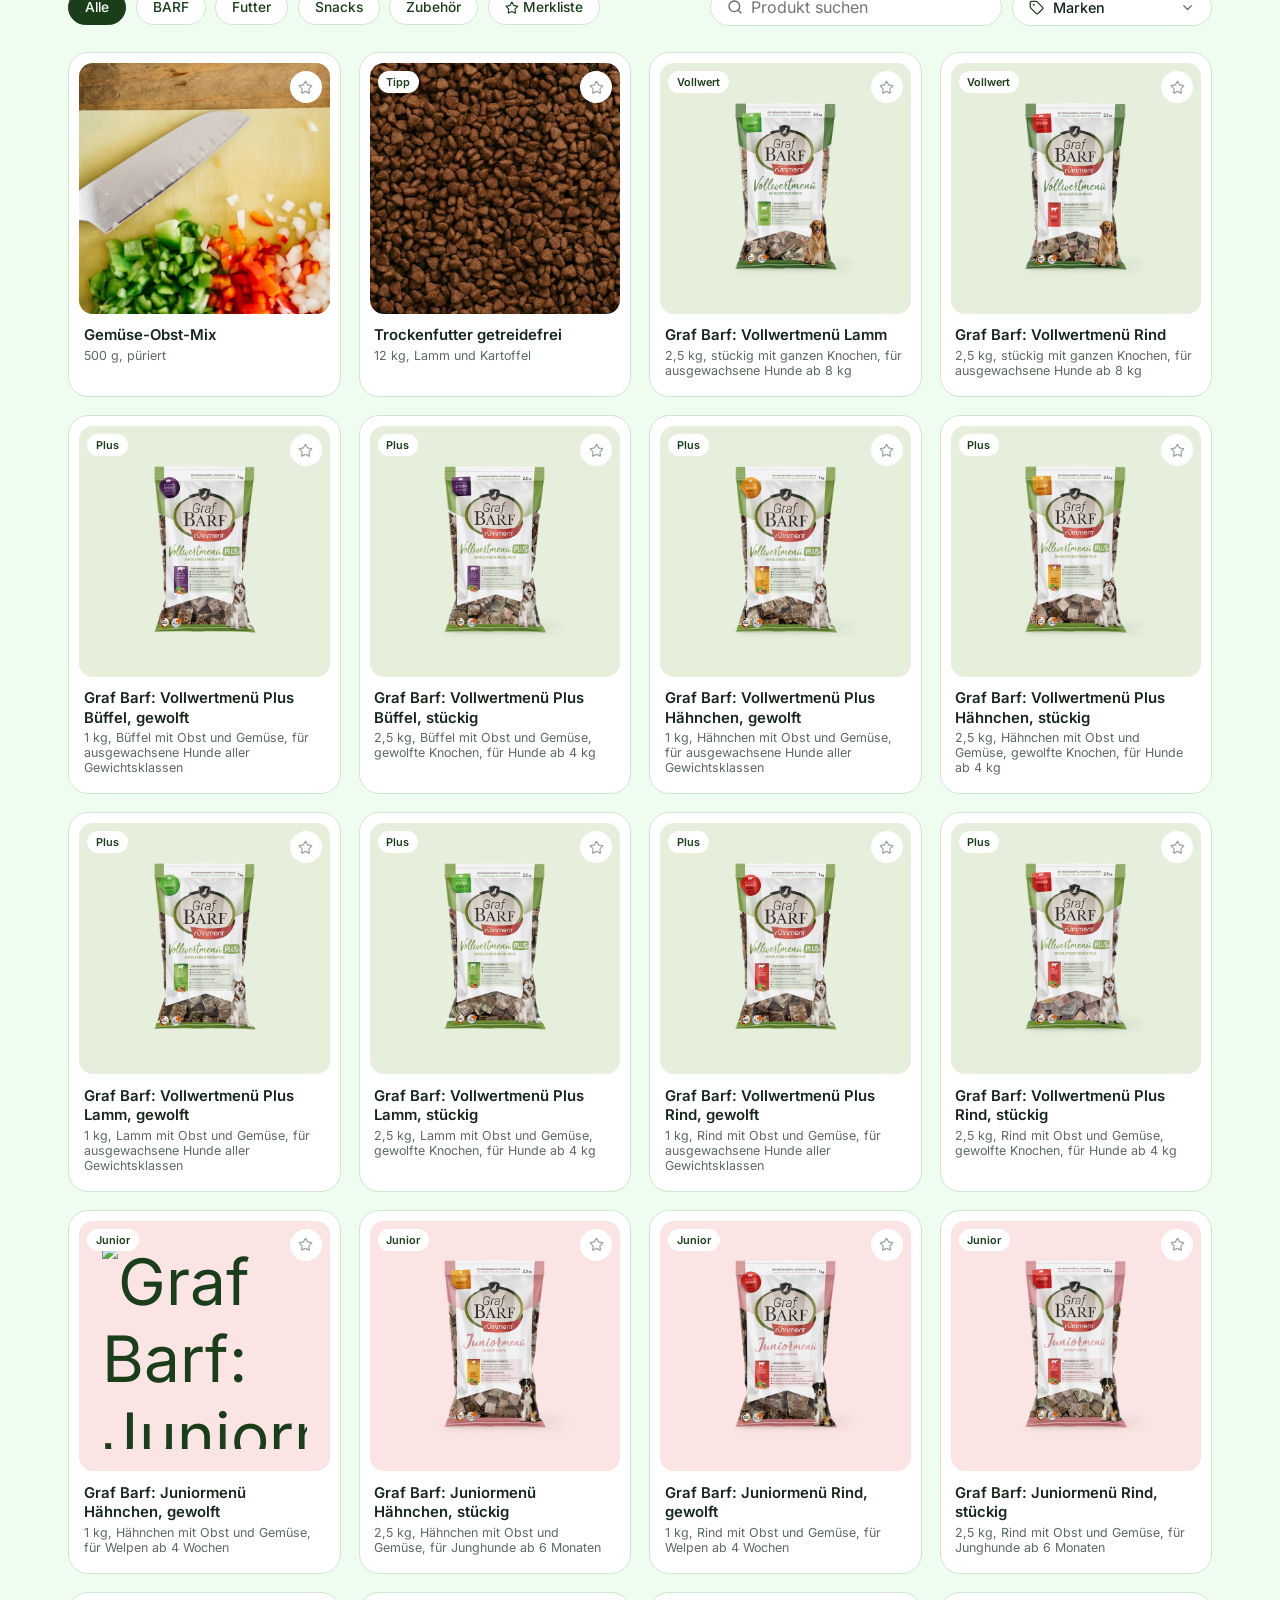
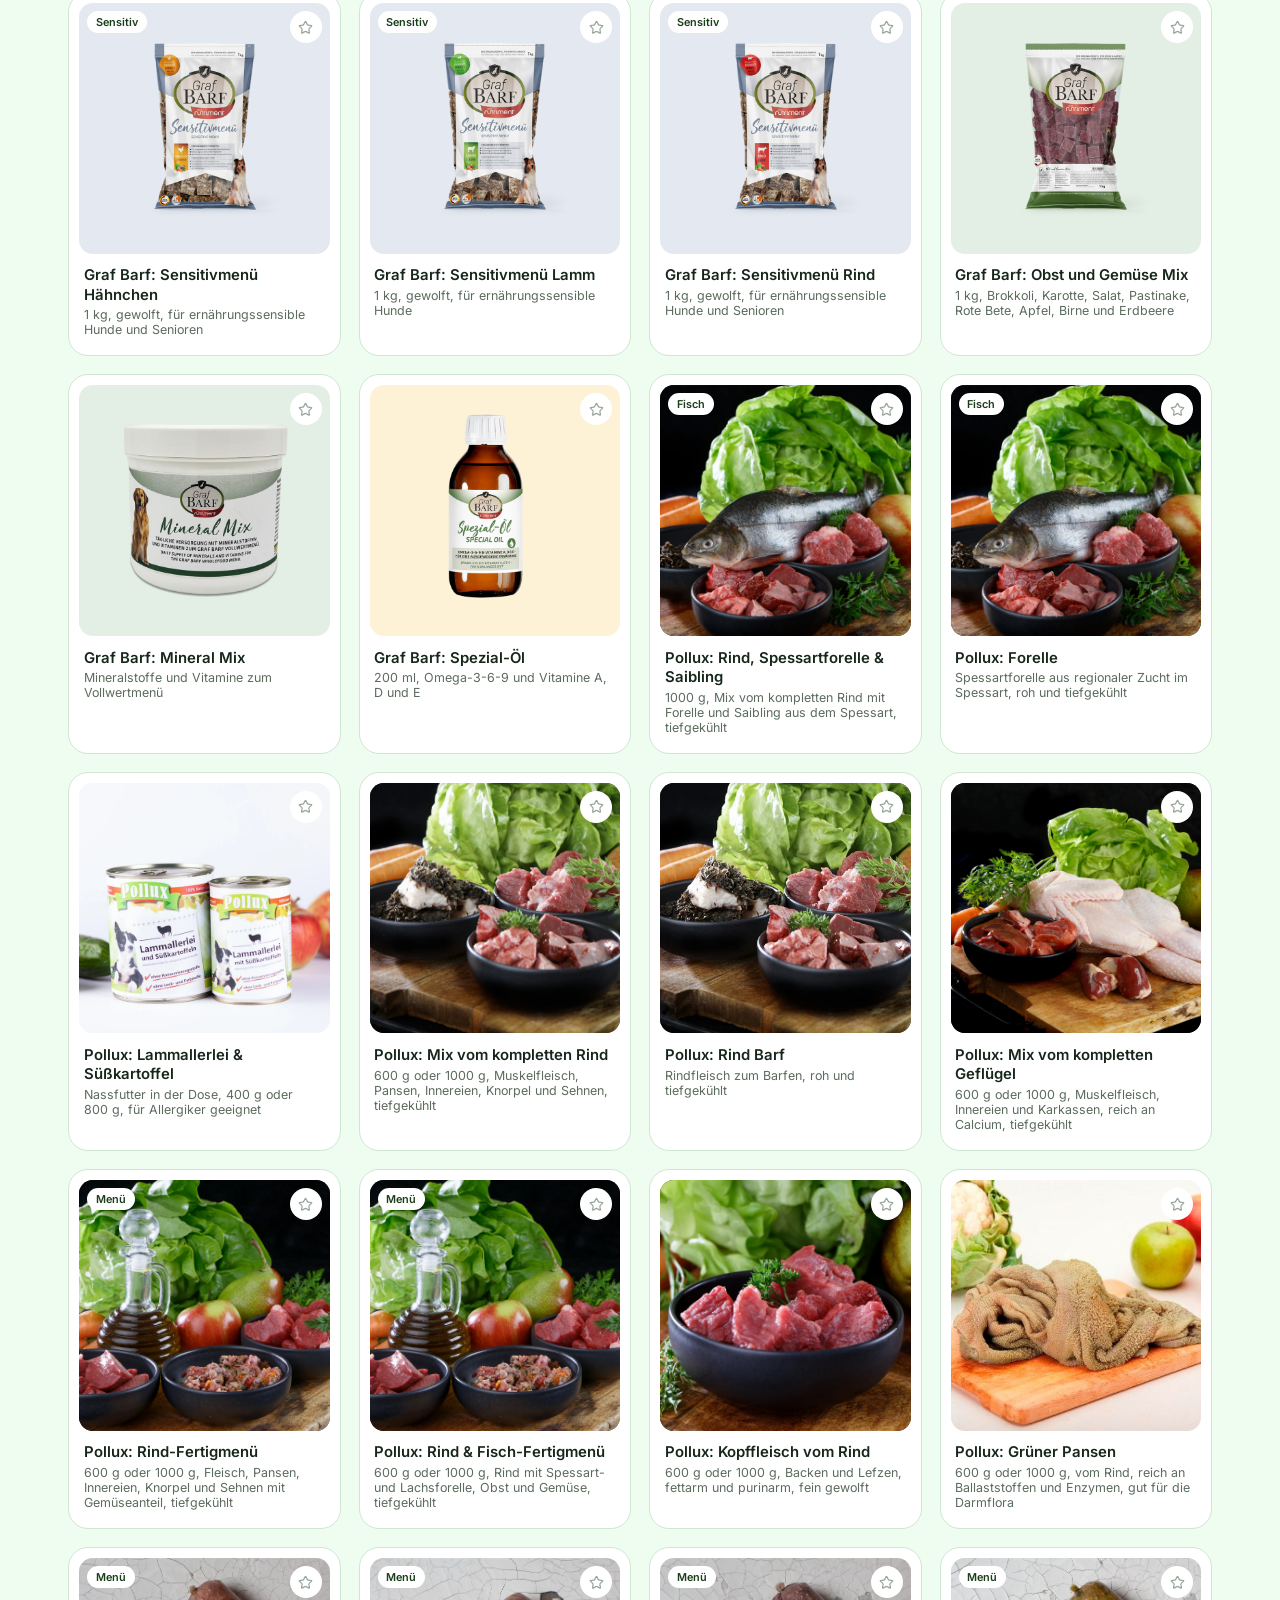
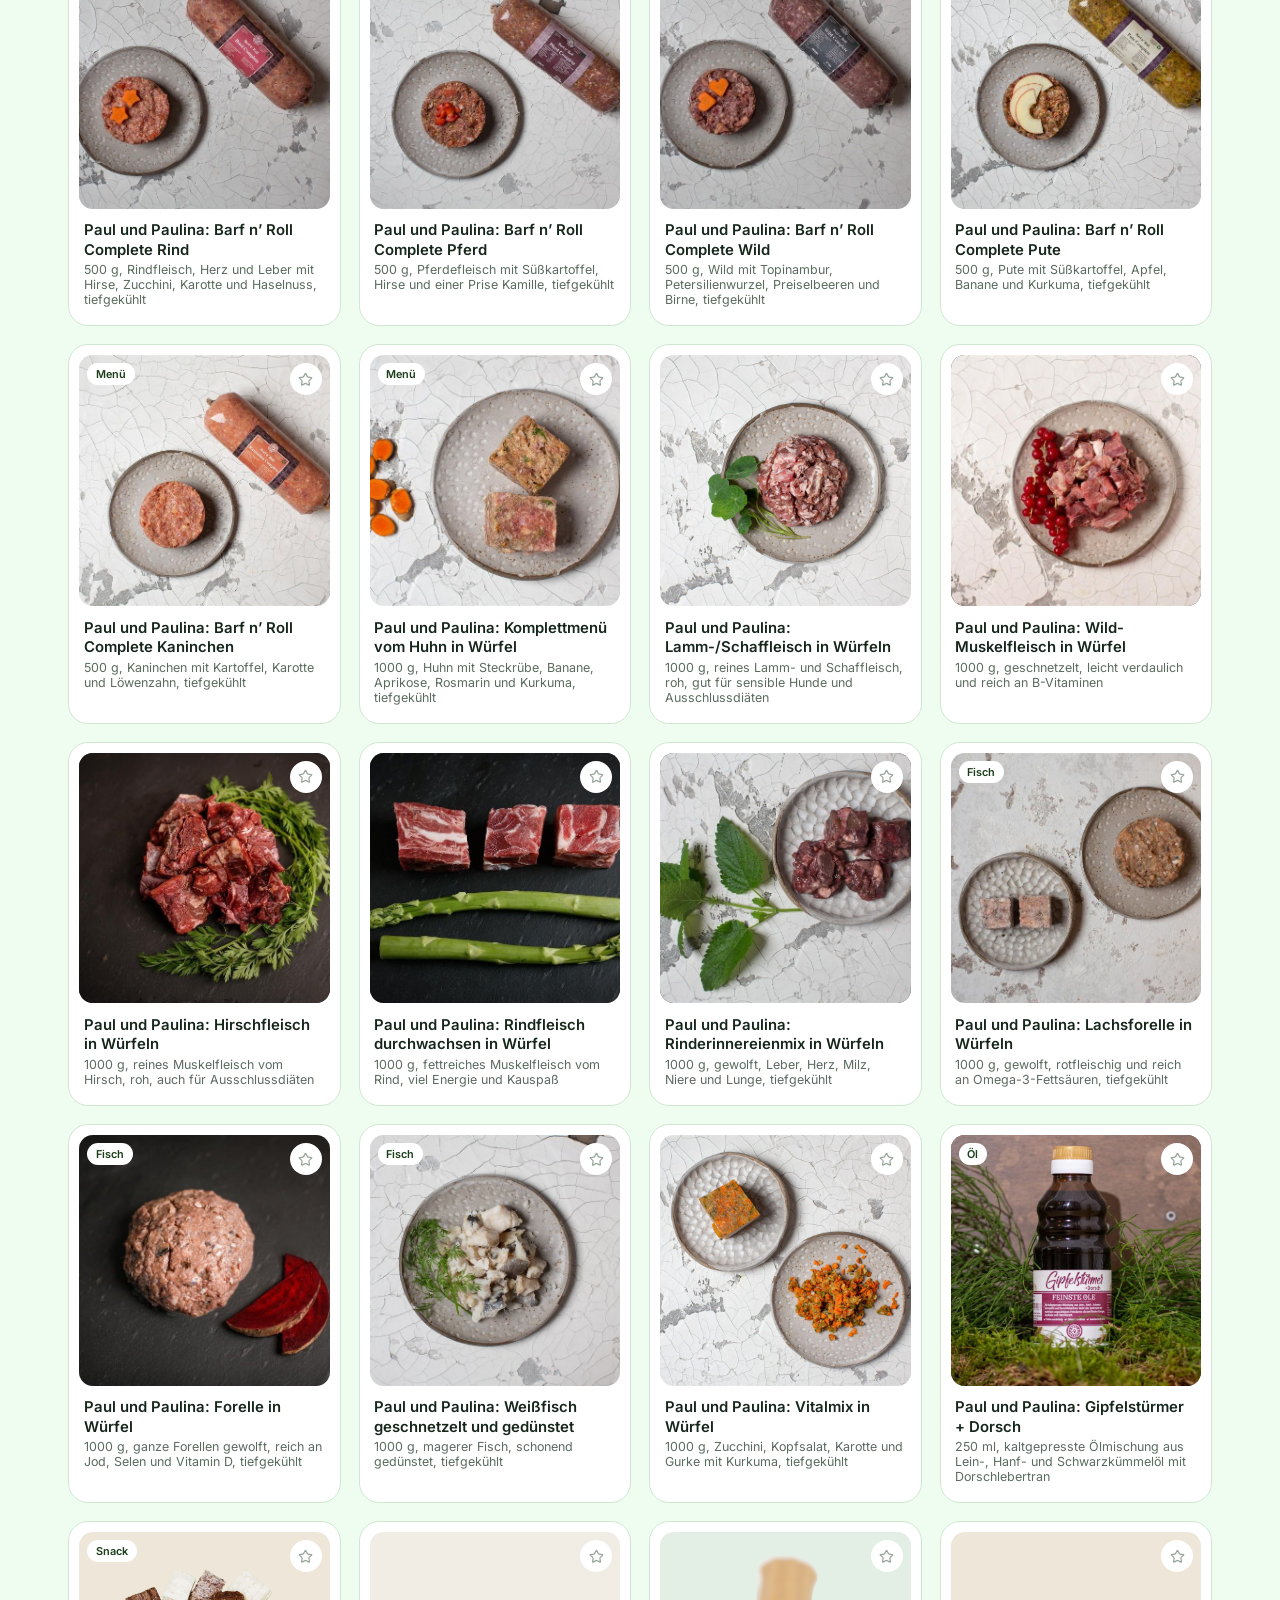
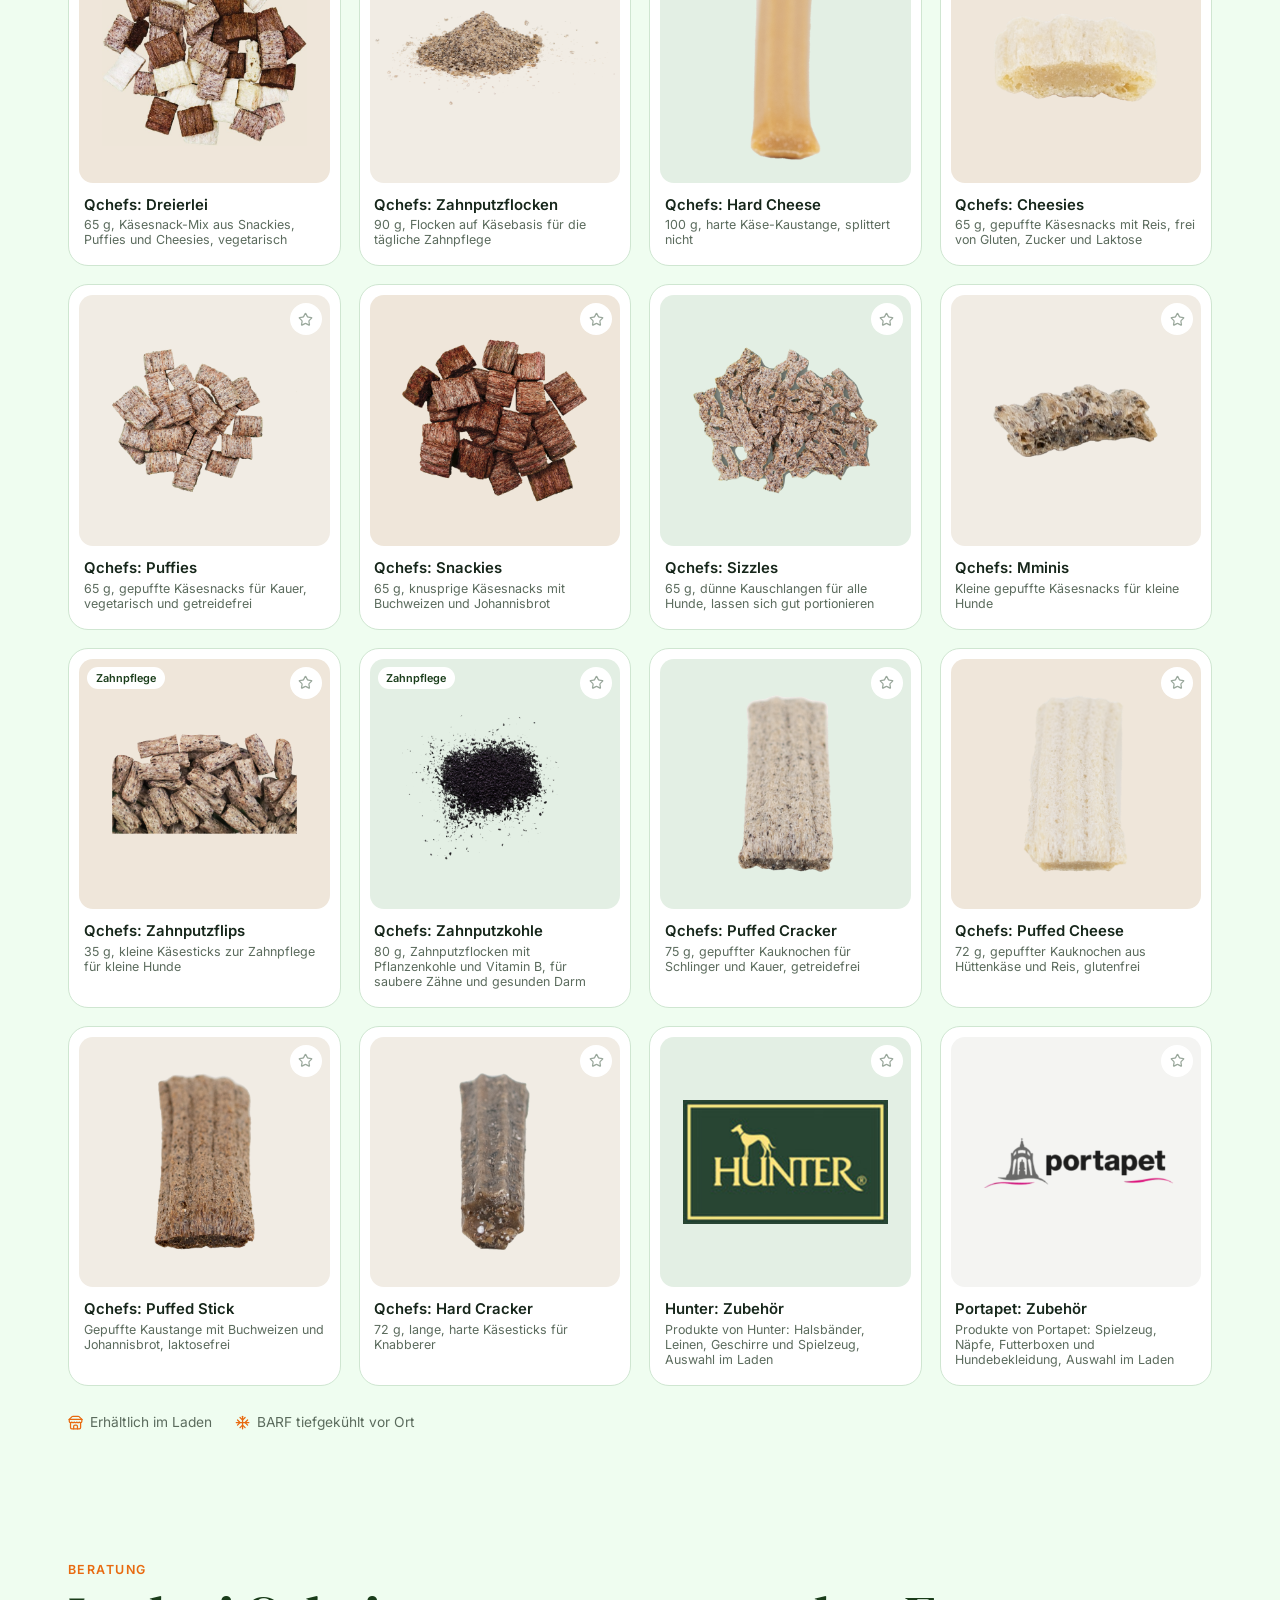
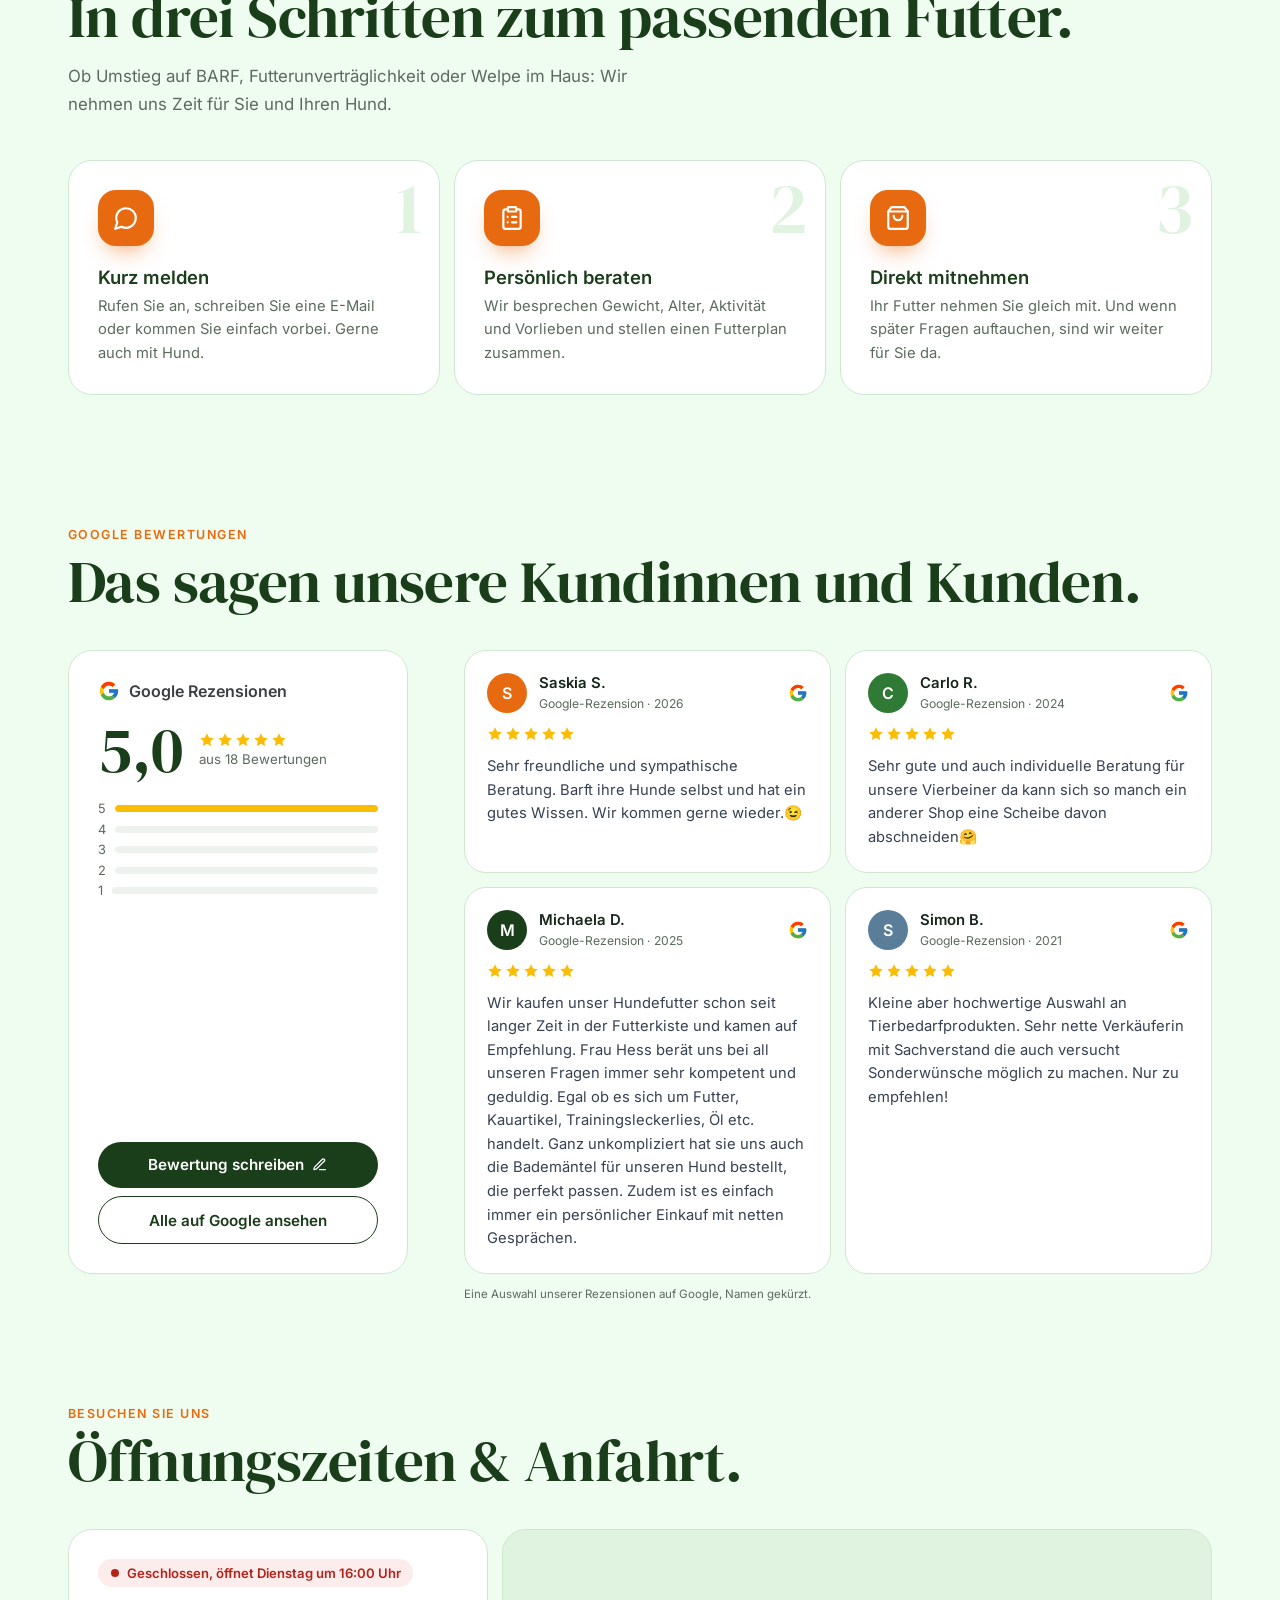
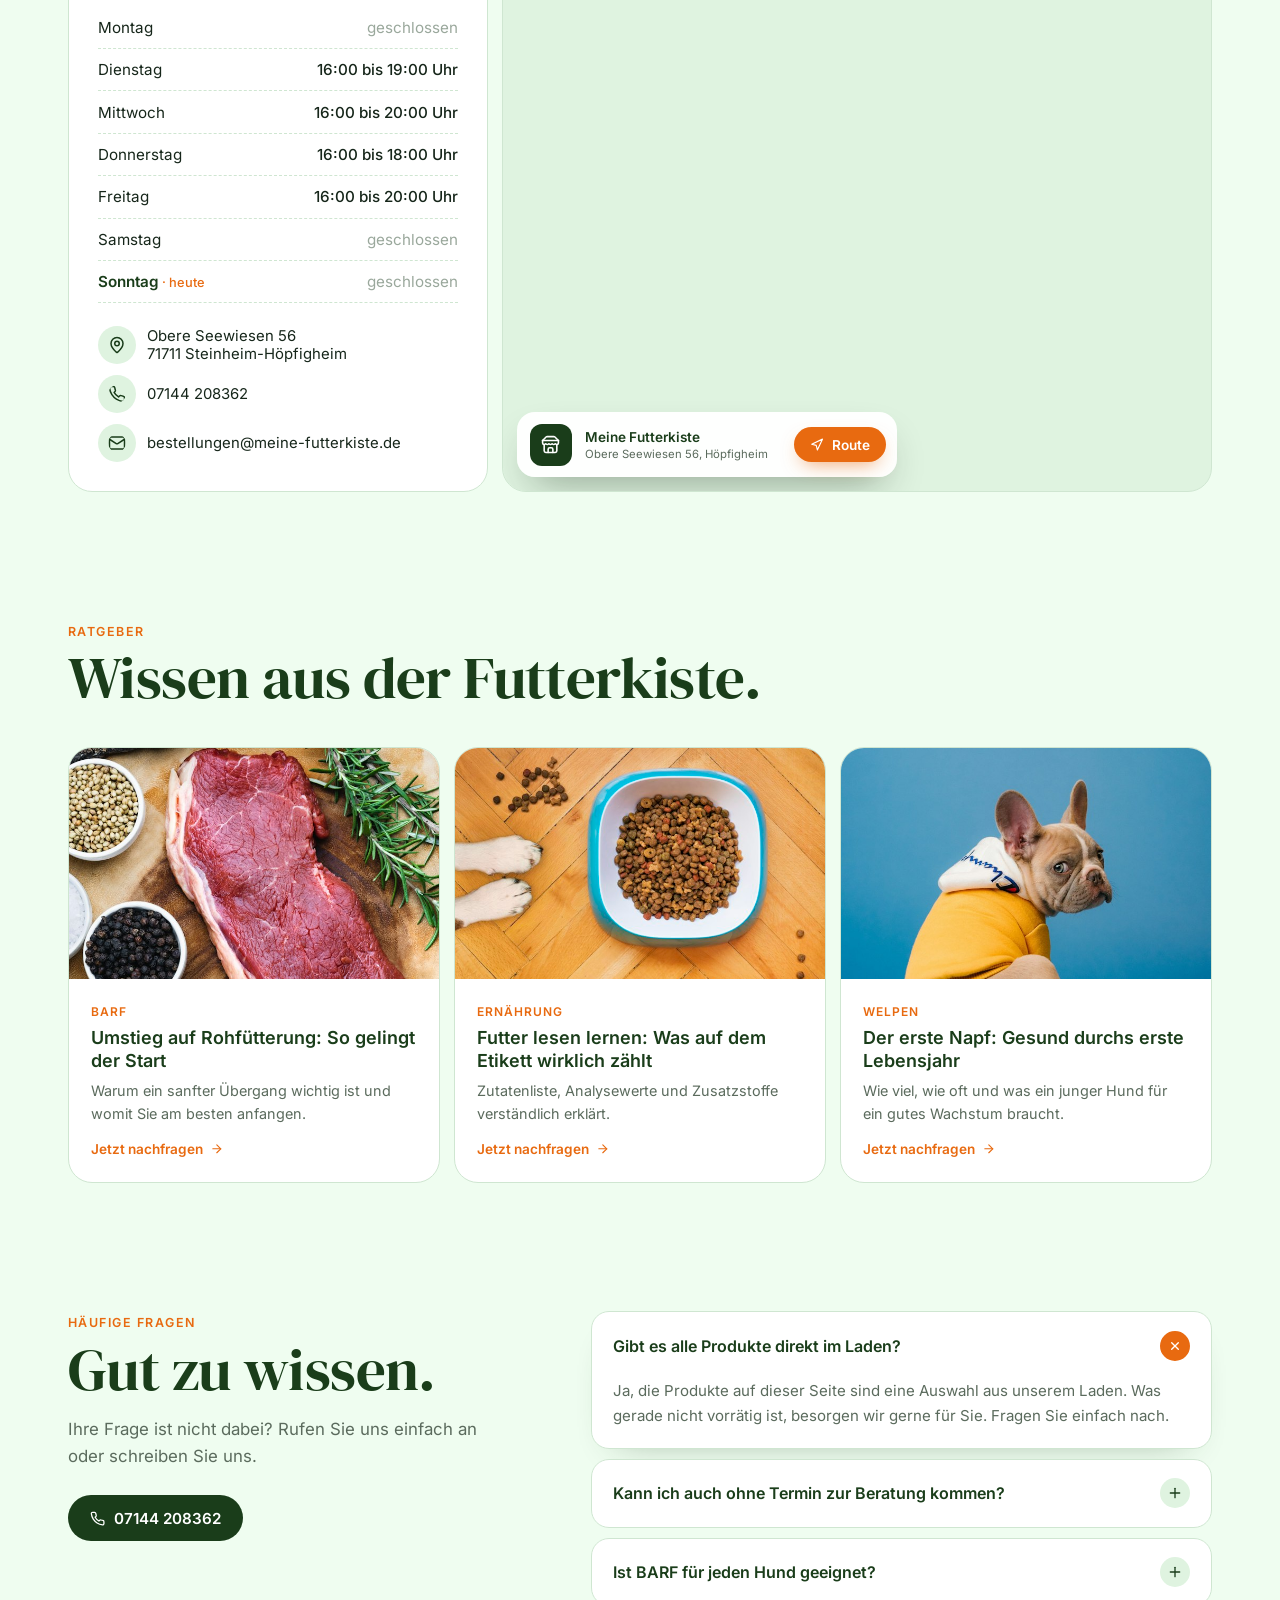
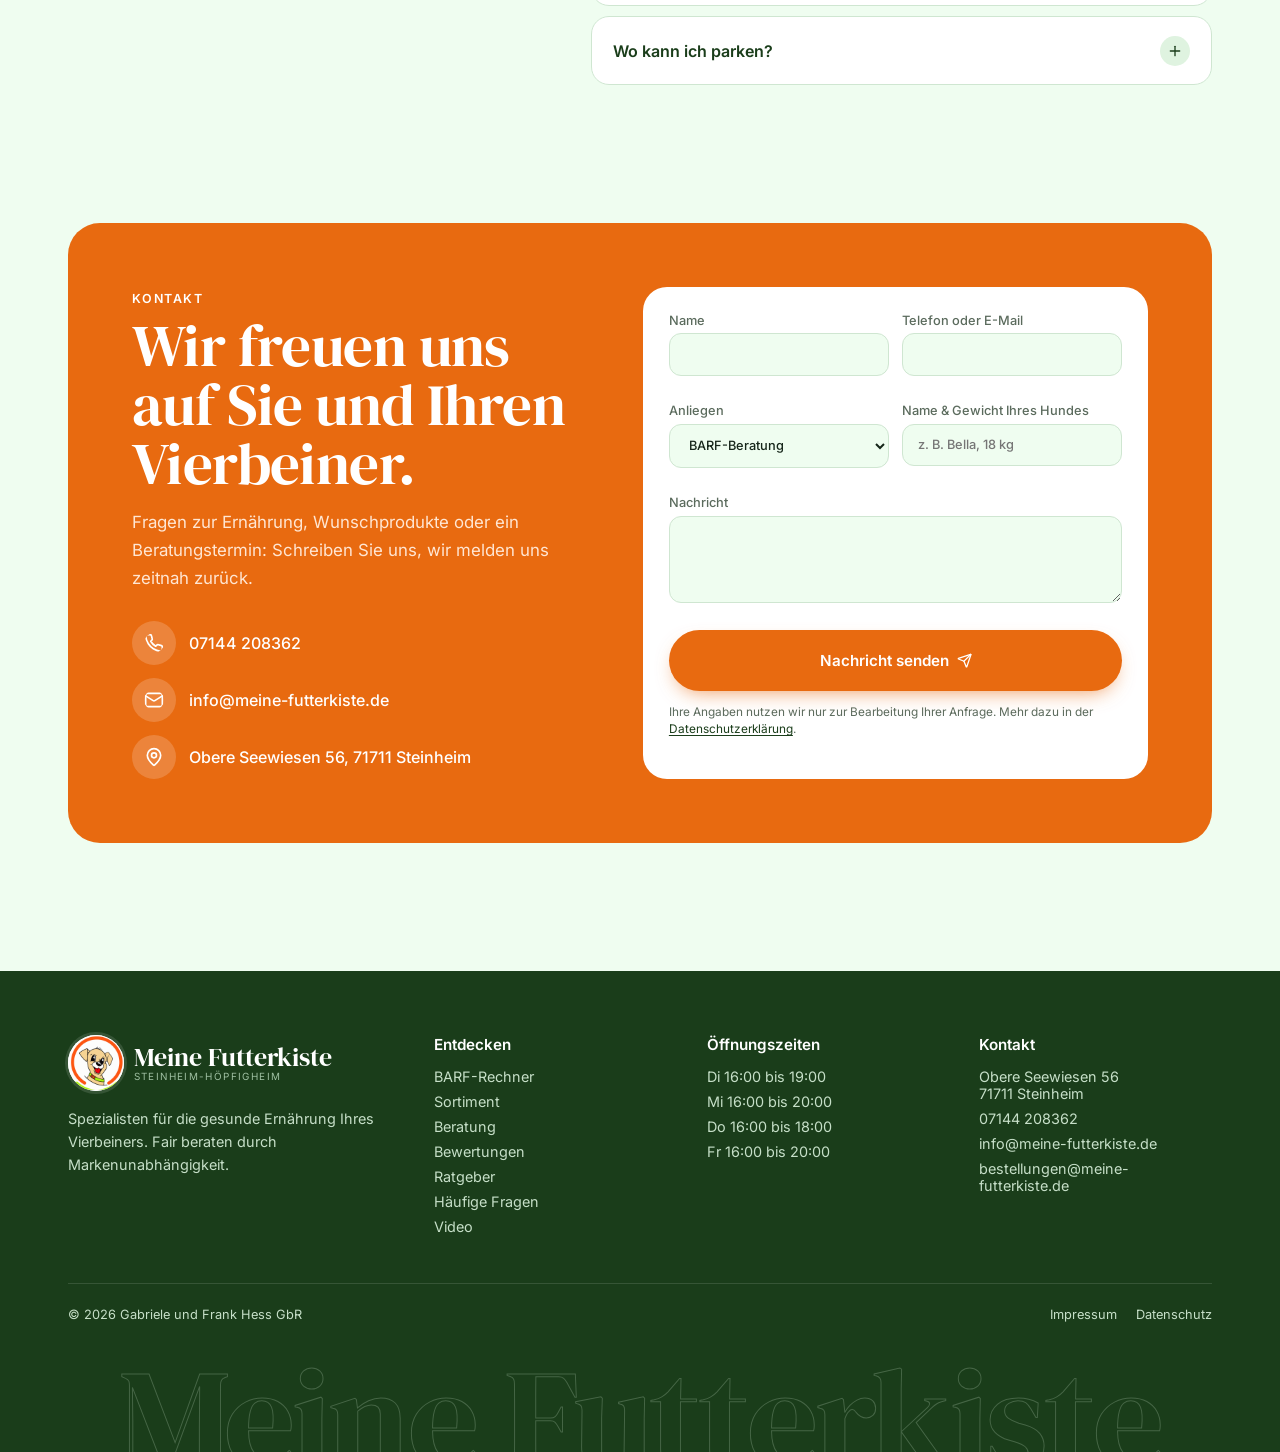
==== commit a608cea4: "Add files via upload" ====
--- a/index.html
+++ b/index.html
@@ -49,8 +49,20 @@
 }
 </script>
 
-<link rel="stylesheet" href="fonts.css" />
-<script src="lucide.min.js"></script>
+<!-- Ladezeit: größtes Bild (Aussie) und Titel-/Textschrift früh anfordern; Handy und Desktop laden nur ihre eigene Bildvariante -->
+<link rel="preload" as="image" href="hero-aussie-mobil-800.webp" imagesrcset="hero-aussie-mobil-800.webp 800w, hero-aussie-mobil-1100.webp 1100w" imagesizes="100vw" media="(max-width:767px)" fetchpriority="high" />
+<link rel="preload" as="image" href="hero-aussie-700.webp" imagesrcset="hero-aussie-700.webp 700w, hero-aussie-1100.webp 1100w" imagesizes="39vw" media="(min-width:768px)" fetchpriority="high" />
+<link rel="preload" as="font" type="font/woff2" href="font-dm-serif-display-latin.woff2" crossorigin />
+<link rel="preload" as="font" type="font/woff2" href="font-inter-latin.woff2" crossorigin />
+<!-- Schriften lokal, direkt eingebettet statt fonts.css (eine blockierende Anfrage weniger). Inter ist variabel, eine Datei deckt 400-600 ab -->
+<style>
+@font-face{font-family:'DM Serif Display';font-style:normal;font-weight:400;font-display:swap;src:url(font-dm-serif-display-latin-ext.woff2) format('woff2');unicode-range:U+0100-02BA, U+02BD-02C5, U+02C7-02CC, U+02CE-02D7, U+02DD-02FF, U+0304, U+0308, U+0329, U+1D00-1DBF, U+1E00-1E9F, U+1EF2-1EFF, U+2020, U+20A0-20AB, U+20AD-20C4, U+2113, U+2C60-2C7F, U+A720-A7FF}
+@font-face{font-family:'DM Serif Display';font-style:normal;font-weight:400;font-display:swap;src:url(font-dm-serif-display-latin.woff2) format('woff2');unicode-range:U+0000-00FF, U+0131, U+0152-0153, U+02BB-02BC, U+02C6, U+02DA, U+02DC, U+0304, U+0308, U+0329, U+2000-206F, U+20AC, U+2122, U+2191, U+2193, U+2212, U+2215, U+FEFF, U+FFFD}
+@font-face{font-family:'Inter';font-style:normal;font-weight:400 600;font-display:swap;src:url(font-inter-latin-ext.woff2) format('woff2');unicode-range:U+0100-02BA, U+02BD-02C5, U+02C7-02CC, U+02CE-02D7, U+02DD-02FF, U+0304, U+0308, U+0329, U+1D00-1DBF, U+1E00-1E9F, U+1EF2-1EFF, U+2020, U+20A0-20AB, U+20AD-20C4, U+2113, U+2C60-2C7F, U+A720-A7FF}
+@font-face{font-family:'Inter';font-style:normal;font-weight:400 600;font-display:swap;src:url(font-inter-latin.woff2) format('woff2');unicode-range:U+0000-00FF, U+0131, U+0152-0153, U+02BB-02BC, U+02C6, U+02DA, U+02DC, U+0304, U+0308, U+0329, U+2000-206F, U+20AC, U+2122, U+2191, U+2193, U+2212, U+2215, U+FEFF, U+FFFD}
+@font-face{font-family:'Kaushan Script';font-style:normal;font-weight:400;font-display:swap;src:url(font-kaushan-script-latin-ext.woff2) format('woff2');unicode-range:U+0100-02BA, U+02BD-02C5, U+02C7-02CC, U+02CE-02D7, U+02DD-02FF, U+0304, U+0308, U+0329, U+1D00-1DBF, U+1E00-1E9F, U+1EF2-1EFF, U+2020, U+20A0-20AB, U+20AD-20C4, U+2113, U+2C60-2C7F, U+A720-A7FF}
+@font-face{font-family:'Kaushan Script';font-style:normal;font-weight:400;font-display:swap;src:url(font-kaushan-script-latin.woff2) format('woff2');unicode-range:U+0000-00FF, U+0131, U+0152-0153, U+02BB-02BC, U+02C6, U+02DA, U+02DC, U+0304, U+0308, U+0329, U+2000-206F, U+20AC, U+2122, U+2191, U+2193, U+2212, U+2215, U+FEFF, U+FFFD}
+</style>
 
 <style>
 :root{
@@ -188,7 +200,6 @@
 .badge[data-count="0"]{display:none}
 .circle-orange .badge{background:var(--green)}
 .eyebrow{display:inline-flex;align-items:center;gap:.5rem;font-size:.78rem;font-weight:600;letter-spacing:.12em;text-transform:uppercase;color:var(--orange)}
-.eyebrow::before{content:"";width:22px;height:2px;background:currentColor;border-radius:2px}
 .h2{font-family:'DM Serif Display',serif;font-weight:400;color:var(--green);font-size:clamp(34px,4.6vw,60px);line-height:1;letter-spacing:-.01em;margin:.6rem 0 1rem}
 .lead{color:var(--muted);font-size:1.05rem;line-height:1.65;max-width:56ch}
 section.block{padding:clamp(72px,10vw,130px) 0}
@@ -324,15 +335,17 @@
 }
 .mob{display:flex;flex-direction:column;flex:1}
 .mob-top{position:relative;text-align:center;padding:1.2rem 16px 0}
-.mob-top h1,.mob-stats .mid{font-family:'DM Serif Display',serif;font-size:clamp(34px,10.6vw,46px);line-height:1;font-weight:400;letter-spacing:-.01em}
+.mob-top h1{font-family:'DM Serif Display',serif;font-size:clamp(34px,10.6vw,46px);line-height:1;font-weight:400;letter-spacing:-.01em}
 .mob-top h1{color:var(--green)}
-/* Kennzahlen unten an der letzten Titelzeile: unsichtbares „liebt“ in der Mitte, jede Kennzahl mittig zwischen Bildschirmrand und Wort */
-.mob-stats{position:absolute;left:0;right:0;bottom:1px;display:grid;grid-template-columns:1fr auto 1fr;align-items:end;pointer-events:none}
-.mob-stats .mid{visibility:hidden}
-.mob-stats .st{justify-self:center;display:flex;flex-direction:column;align-items:center;line-height:1.1;pointer-events:auto}
+/* Kennzahlen untereinander im grünen Balken des Aussie-Bilds, zwischen den Pfoten.
+   Maße aus hero-aussie-mobil: Balken ab 67,5 % der Bildhöhe, Lücke zwischen den Pfoten ca. 24,5 % bis 75,5 % der Breite.
+   Sitzt in .mob-dog und steigt so mit dem Hund auf */
+.mob-dog{position:relative}
+.mob-stats{position:absolute;left:24.5%;right:24.5%;top:67.5%;bottom:0;display:flex;flex-direction:column;align-items:center;justify-content:center;gap:clamp(8px,2.8vw,14px)}
+.mob-stats .st{display:flex;flex-direction:column;align-items:center;line-height:1.1}
 .mob-stats .st-n{display:flex;align-items:center;gap:.3rem}
-.mob-stats b{color:var(--green);font-size:clamp(20px,6.2vw,27px);font-variant-numeric:tabular-nums}
-.mob-stats small{display:block;color:var(--muted);font-size:clamp(9.5px,2.75vw,11.5px);margin-top:2px}
+.mob-stats b{color:#fff;font-size:clamp(20px,6.2vw,27px);font-variant-numeric:tabular-nums}
+.mob-stats small{display:block;color:#c6dfc8;font-size:clamp(9.5px,2.75vw,11.5px);margin-top:2px}
 .mob-stats svg.lucide{color:var(--orange);font-size:clamp(17px,5.2vw,23px)}
 .mob-stats .star{display:inline-flex}
 .mob-stats .star svg{fill:currentColor}
@@ -343,6 +356,8 @@
 .mob-photos{margin-top:.4rem;overflow:hidden}
 .mob-dog{animation:dog-rise 1.1s cubic-bezier(.22,1,.36,1) .5s both}
 .mob-dog img{display:block;width:100%;height:auto}
+/* picture nur als Hülle für die Bildauswahl (Handy/Desktop), soll das Layout nicht beeinflussen */
+.stage picture{display:contents}
 @media(max-width:767px){.hero+.marquee{margin-top:-1px}}
 
 /* ---------- Marquee ---------- */
@@ -732,9 +747,6 @@
   #bewertungen .dots{margin-bottom:.6rem}
   /* Bilder zoomen beim Einblenden sanft heraus */
   .cat.in img,.tip.in .tip-img img{animation:kb 1.8s var(--ease) both}
-  /* Strich vor den Überschriften wächst beim Einblenden */
-  .eyebrow.rv::before{width:0;transition:width .7s var(--ease) .35s}
-  .eyebrow.rv.in::before{width:22px}
   /* Nachricht-Button macht beim ersten Einblenden der Leiste kurz auf sich aufmerksam */
   .mbar.show .hl{animation:ring 1.3s ease-out .5s 2}
 }
@@ -783,7 +795,7 @@
       <!-- Seitenkarten ohne Schweben/Parallax (Kundenwunsch), nur einmaliges Einfahren -->
       <a href="#shop" data-filter="barf" class="side l animate-slide-in-left delay-600">
         <div class="pcard-img">
-          <img src="foto-hund-wartet.jpg" alt="Hund wartet auf sein Futter" />
+          <picture><source media="(max-width:767px)" srcset="[data-uri]" /><img src="foto-hund-wartet.jpg" alt="Hund wartet auf sein Futter" /></picture>
           <span class="corner"><i data-lucide="arrow-up-right"></i></span>
         </div>
         <div class="pcard-name">BARF Komplettmenü Rind</div>
@@ -791,7 +803,7 @@
 
       <a href="https://www.youtube.com/watch?v=kMEoih41Uj0" target="_blank" rel="noopener" aria-label="Video über Meine Futterkiste auf YouTube ansehen (neues Fenster)" class="side r animate-slide-in-right delay-700">
         <div class="vcard-img">
-          <img src="hero-video-vorschau.jpg" alt="" />
+          <picture><source media="(max-width:767px)" srcset="[data-uri]" /><img src="hero-video-vorschau.jpg" alt="" /></picture>
           <div class="vcard-body">
             <span class="play"><i data-lucide="play"></i></span>
             Meine Futterkiste im Video
@@ -801,7 +813,7 @@
 
       <div class="photos">
         <div class="ph s px animate-pet-pop delay-700" style="--k:8px;--bd:.3s">
-          <img src="hero-dackel.png" alt="" />
+          <picture><source media="(max-width:767px)" srcset="[data-uri]" /><img src="hero-dackel-870.webp" srcset="hero-dackel-560.webp 560w, hero-dackel-870.webp 870w" sizes="31vw" alt="" width="870" height="762" /></picture>
           <div class="ov ov-stat animate-scale-in delay-1000">
             <div class="stack">
               <span class="si" style="background:var(--orange)"><i data-lucide="heart-handshake"></i></span>
@@ -811,14 +823,14 @@
           </div>
         </div>
         <div class="ph c px animate-pet-pop delay-600" style="--k:4px">
-          <img src="hero-aussie.png" alt="" />
+          <picture><source media="(max-width:767px)" srcset="[data-uri]" /><img src="hero-aussie-1100.webp" srcset="hero-aussie-700.webp 700w, hero-aussie-1100.webp 1100w" sizes="39vw" alt="" width="1100" height="1152" fetchpriority="high" /></picture>
           <div class="ov ov-center animate-scale-in delay-1100">
             <h3>Gesund füttern.<br />Fair beraten.</h3>
             <a href="#sortiment" class="btn btn-orange">Sortiment entdecken <i data-lucide="arrow-right"></i></a>
           </div>
         </div>
         <div class="ph s px animate-pet-pop delay-800" style="--k:8px;--bd:.6s">
-          <img src="hero-golden.png" alt="" />
+          <picture><source media="(max-width:767px)" srcset="[data-uri]" /><img src="hero-golden-870.webp" srcset="hero-golden-560.webp 560w, hero-golden-870.webp 870w" sizes="31vw" alt="" width="870" height="843" /></picture>
           <a href="#bewertungen" class="ov ov-rate animate-scale-in delay-1200">
             <span class="star"><i data-lucide="star"></i></span>
             <b>5,0</b><span>Google</span>
@@ -827,29 +839,30 @@
       </div>
     </div>
 
-    <!-- Mobile: Titel mit Kennzahlen links/rechts neben „liebt“, Button, Aussie über die ganze Breite (Balken geht in den Ticker über) -->
+    <!-- Mobile: Titel, Button, Aussie über die ganze Breite (Balken geht in den Ticker über), Kennzahlen untereinander im grünen Balken zwischen den Pfoten -->
     <div class="mob">
       <div class="mob-top">
         <h1><span class="w animate-word-pop delay-100">Alles,</span> <span class="w animate-word-pop delay-200">was</span> <span class="w animate-word-pop delay-300">Ihr</span> <span class="w animate-word-pop delay-400">Hund</span><br /><span class="w animate-word-pop delay-500">liebt</span></h1>
-        <div class="mob-stats animate-fade-up delay-700">
-          <div class="st">
-            <span class="st-n"><i data-lucide="heart-handshake"></i><b>100%</b></span>
-            <small>markenunabhängig</small>
-          </div>
-          <span class="mid" aria-hidden="true">liebt</span>
-          <a href="#bewertungen" class="st" aria-label="5,0 Sterne bei Google">
-            <span class="st-n"><span class="star"><i data-lucide="star"></i></span><b>5,0</b></span>
-            <small>Google</small>
-          </a>
-        </div>
       </div>
       <div class="mob-cta">
         <a href="#sortiment" class="btn btn-orange animate-fade-up delay-600">Sortiment entdecken <i data-lucide="arrow-right"></i></a>
       </div>
       <!-- Eigene Bildvariante: Balken auf Tickerfarbe #1a3d1a umgefärbt, unten 3px beschnitten.
-           loading=lazy, damit der Desktop (.mob ausgeblendet) die Datei gar nicht erst lädt -->
+           Kein lazy (größtes Element mobil, früh laden); der leere source sorgt dafür, dass der Desktop die Datei nicht lädt -->
       <div class="mob-photos">
-        <div class="mob-dog"><img src="hero-aussie-mobil.png" alt="" width="1100" height="1149" loading="lazy" /></div>
+        <div class="mob-dog">
+          <picture><source media="(min-width:768px)" srcset="[data-uri]" /><img src="hero-aussie-mobil-800.webp" srcset="hero-aussie-mobil-800.webp 800w, hero-aussie-mobil-1100.webp 1100w" sizes="100vw" alt="" width="1100" height="1149" fetchpriority="high" /></picture>
+          <div class="mob-stats animate-fade-up delay-700">
+            <div class="st">
+              <span class="st-n"><i data-lucide="heart-handshake"></i><b>100%</b></span>
+              <small>markenunabhängig</small>
+            </div>
+            <a href="#bewertungen" class="st" aria-label="5,0 Sterne bei Google">
+              <span class="st-n"><span class="star"><i data-lucide="star"></i></span><b>5,0</b></span>
+              <small>Google</small>
+            </a>
+          </div>
+        </div>
       </div>
     </div>
   </div>
@@ -1227,6 +1240,8 @@
 
 <div class="toast" id="toast"><i data-lucide="check-circle-2"></i><span></span></div>
 
+<!-- Icons erst hier laden: blockiert so nicht mehr den Seitenaufbau, steht aber vor dem Skript, das createIcons aufruft -->
+<script src="lucide.min.js?v=0.460.0"></script>
 <script>
 (function(){
   const $ = s => document.querySelector(s);
@@ -1349,12 +1364,14 @@
     ]},
     // photo:true = Stimmungsfoto statt freigestellter Packung, füllt die Kachel wie die übrigen Shopfotos
     'pollux': {n:'Pollux', logo:'pollux.png', p:[
-      {id:111,cat:'barf',n:'Pollux: Rind, Spessartforelle & Saibling',m:'1000 g, Mix vom kompletten Rind mit Forelle und Saibling aus dem Spessart, tiefgekühlt',bg:'#1d1d1b',tag:'Fisch',photo:true,src:'pollux-barf-forelle.webp'},
+      {id:111,cat:'barf',n:'Pollux: Rind, Spessartforelle & Saibling',m:'1000 g, Mix vom kompletten Rind mit Forelle und Saibling aus dem Spessart, tiefgekühlt',bg:'#1d1d1b',tag:'Fisch',photo:true,src:'pollux-rind-spessartforelle.webp'},
+      {id:120,cat:'barf',n:'Pollux: Forelle',m:'Spessartforelle aus regionaler Zucht im Spessart, roh und tiefgekühlt',bg:'#1d1d1b',tag:'Fisch',photo:true,src:'pollux-barf-forelle.webp'},
       {id:112,cat:'futter',n:'Pollux: Lammallerlei & Süßkartoffel',m:'Nassfutter in der Dose, 400 g oder 800 g, für Allergiker geeignet',bg:'#f4f4f2',photo:true,src:'pollux-lammallerlei.webp'},
-      {id:113,cat:'barf',n:'Pollux: Mix vom kompletten Rind',m:'600 g oder 1000 g, Muskelfleisch, Pansen, Innereien, Knorpel und Sehnen, tiefgekühlt',bg:'#1d1d1b',photo:true,src:'pollux-barf-rind.webp'},
-      {id:114,cat:'barf',n:'Pollux: Mix vom kompletten Schaf',m:'600 g oder 1000 g, Muskelfleisch, Pansen, Knorpel und Sehnen vom Schaf, tiefgekühlt',bg:'#1d1d1b',photo:true,src:'pollux-schaf-mix.webp'},
+      {id:113,cat:'barf',n:'Pollux: Mix vom kompletten Rind',m:'600 g oder 1000 g, Muskelfleisch, Pansen, Innereien, Knorpel und Sehnen, tiefgekühlt',bg:'#1d1d1b',photo:true,src:'pollux-schaf-mix.webp'},
+      {id:157,cat:'barf',n:'Pollux: Rind Barf',m:'Rindfleisch zum Barfen, roh und tiefgekühlt',bg:'#1d1d1b',photo:true,src:'pollux-barf-rind.webp'},
       {id:115,cat:'barf',n:'Pollux: Mix vom kompletten Geflügel',m:'600 g oder 1000 g, Muskelfleisch, Innereien und Karkassen, reich an Calcium, tiefgekühlt',bg:'#1d1d1b',photo:true,src:'pollux-gefluegel-mix.webp'},
       {id:116,cat:'barf',n:'Pollux: Rind-Fertigmenü',m:'600 g oder 1000 g, Fleisch, Pansen, Innereien, Knorpel und Sehnen mit Gemüseanteil, tiefgekühlt',bg:'#1d1d1b',tag:'Menü',photo:true,src:'pollux-rind-fertigmenue.webp'},
+      {id:119,cat:'barf',n:'Pollux: Rind & Fisch-Fertigmenü',m:'600 g oder 1000 g, Rind mit Spessart- und Lachsforelle, Obst und Gemüse, tiefgekühlt',bg:'#1d1d1b',tag:'Menü',photo:true,src:'pollux-rind-fertigmenue.webp'},
       {id:117,cat:'barf',n:'Pollux: Kopffleisch vom Rind',m:'600 g oder 1000 g, Backen und Lefzen, fettarm und purinarm, fein gewolft',bg:'#1d1d1b',photo:true,src:'pollux-kopffleisch-rind.webp'},
       {id:118,cat:'barf',n:'Pollux: Grüner Pansen',m:'600 g oder 1000 g, vom Rind, reich an Ballaststoffen und Enzymen, gut für die Darmflora',bg:'#f4f4f2',photo:true,src:'pollux-gruener-pansen.jpg'}
     ]},
@@ -1366,7 +1383,7 @@
       {id:127,cat:'barf',n:'Paul und Paulina: Barf n’ Roll Complete Pute',m:'500 g, Pute mit Süßkartoffel, Apfel, Banane und Kurkuma, tiefgekühlt',bg:'#eeebe6',tag:'Menü',photo:true,src:'paul-paulina-complete-pute.jpg'},
       {id:128,cat:'barf',n:'Paul und Paulina: Barf n’ Roll Complete Kaninchen',m:'500 g, Kaninchen mit Kartoffel, Karotte und Löwenzahn, tiefgekühlt',bg:'#eeebe6',tag:'Menü',photo:true,src:'paul-paulina-complete-kaninchen.jpg'},
       {id:129,cat:'barf',n:'Paul und Paulina: Komplettmenü vom Huhn in Würfel',m:'1000 g, Huhn mit Steckrübe, Banane, Aprikose, Rosmarin und Kurkuma, tiefgekühlt',bg:'#eeebe6',tag:'Menü',photo:true,src:'paul-paulina-komplettmenue-huhn.jpg'},
-      {id:121,cat:'barf',n:'Paul und Paulina: Lamm-Muskelfleisch in Würfel',m:'1000 g, reines Muskelfleisch vom Lamm, geschnetzelt, auch für Ausschlussdiäten',bg:'#eeebe6',photo:true,src:'paul-paulina-fleischmix.jpg'},
+      {id:121,cat:'barf',n:'Paul und Paulina: Lamm-/Schaffleisch in Würfeln',m:'1000 g, reines Lamm- und Schaffleisch, roh, gut für sensible Hunde und Ausschlussdiäten',bg:'#eeebe6',photo:true,src:'paul-paulina-fleischmix.jpg'},
       {id:130,cat:'barf',n:'Paul und Paulina: Wild-Muskelfleisch in Würfel',m:'1000 g, geschnetzelt, leicht verdaulich und reich an B-Vitaminen',bg:'#2a2a2a',photo:true,src:'paul-paulina-wild-muskelfleisch.jpg'},
       {id:151,cat:'barf',n:'Paul und Paulina: Hirschfleisch in Würfeln',m:'1000 g, reines Muskelfleisch vom Hirsch, roh, auch für Ausschlussdiäten',bg:'#2a2a2a',photo:true,src:'paul-paulina-hirsch-wuerfel.jpg'},
       {id:152,cat:'barf',n:'Paul und Paulina: Rindfleisch durchwachsen in Würfel',m:'1000 g, fettreiches Muskelfleisch vom Rind, viel Energie und Kauspaß',bg:'#2a2a2a',photo:true,src:'paul-paulina-rind-durchwachsen.jpg'},
@@ -1391,7 +1408,16 @@
       {id:139,cat:'snacks',n:'Qchefs: Zahnputzflips',m:'35 g, kleine Käsesticks zur Zahnpflege für kleine Hunde',bg:'#efe6da',tag:'Zahnpflege',src:'q-pet-zahnputzflips.png'},
       {id:162,cat:'snacks',n:'Qchefs: Zahnputzkohle',m:'80 g, Zahnputzflocken mit Pflanzenkohle und Vitamin B, für saubere Zähne und gesunden Darm',bg:'#e3efe4',tag:'Zahnpflege',src:'q-pet-zahnputzkohle.png'},
       {id:140,cat:'snacks',n:'Qchefs: Puffed Cracker',m:'75 g, gepuffter Kauknochen für Schlinger und Kauer, getreidefrei',bg:'#e3efe4',src:'q-pet-puffed-cracker.png'},
+      {id:163,cat:'snacks',n:'Qchefs: Puffed Cheese',m:'72 g, gepuffter Kauknochen aus Hüttenkäse und Reis, glutenfrei',bg:'#efe6da',src:'q-pet-puffed-cheese.png'},
+      {id:164,cat:'snacks',n:'Qchefs: Puffed Stick',m:'Gepuffte Kaustange mit Buchweizen und Johannisbrot, laktosefrei',bg:'#f1ece4',src:'q-pet-puffed-stick.png'},
       {id:161,cat:'snacks',n:'Qchefs: Hard Cracker',m:'72 g, lange, harte Käsesticks für Knabberer',bg:'#f1ece4',src:'q-pet-hard-cracker.png'}
+    ]},
+    // Zubehör: keine Einzelprodukte geliefert, nur die Marke; Logo dient als Produktbild
+    'hunter': {n:'Hunter', logo:'hunter.png', logoPhoto:true, p:[
+      {id:171,cat:'zubehoer',n:'Hunter: Zubehör',m:'Produkte von Hunter: Halsbänder, Leinen, Geschirre und Spielzeug, Auswahl im Laden',bg:'#e3efe4',src:'hunter-zubehoer.png'}
+    ]},
+    'portapet': {n:'Portapet', logo:'portapet.png', p:[
+      {id:172,cat:'zubehoer',n:'Portapet: Zubehör',m:'Produkte von Portapet: Spielzeug, Näpfe, Futterboxen und Hundebekleidung, Auswahl im Laden',bg:'#f4f4f2',src:'portapet-zubehoer.png'}
     ]}
   };
   let brand = '';
@@ -1601,7 +1627,8 @@
       m = Math.max(base, m + d); aboutTag.style.marginTop = m + 'px';
     }
   }
-  alignAboutTag();
+  // erster Abgleich im nächsten Frame, nicht mitten im Skript (sonst erzwungener Umbruch)
+  requestAnimationFrame(alignAboutTag);
   addEventListener('load', alignAboutTag);
   addEventListener('resize', alignAboutTag);
   document.fonts && document.fonts.ready.then(alignAboutTag);
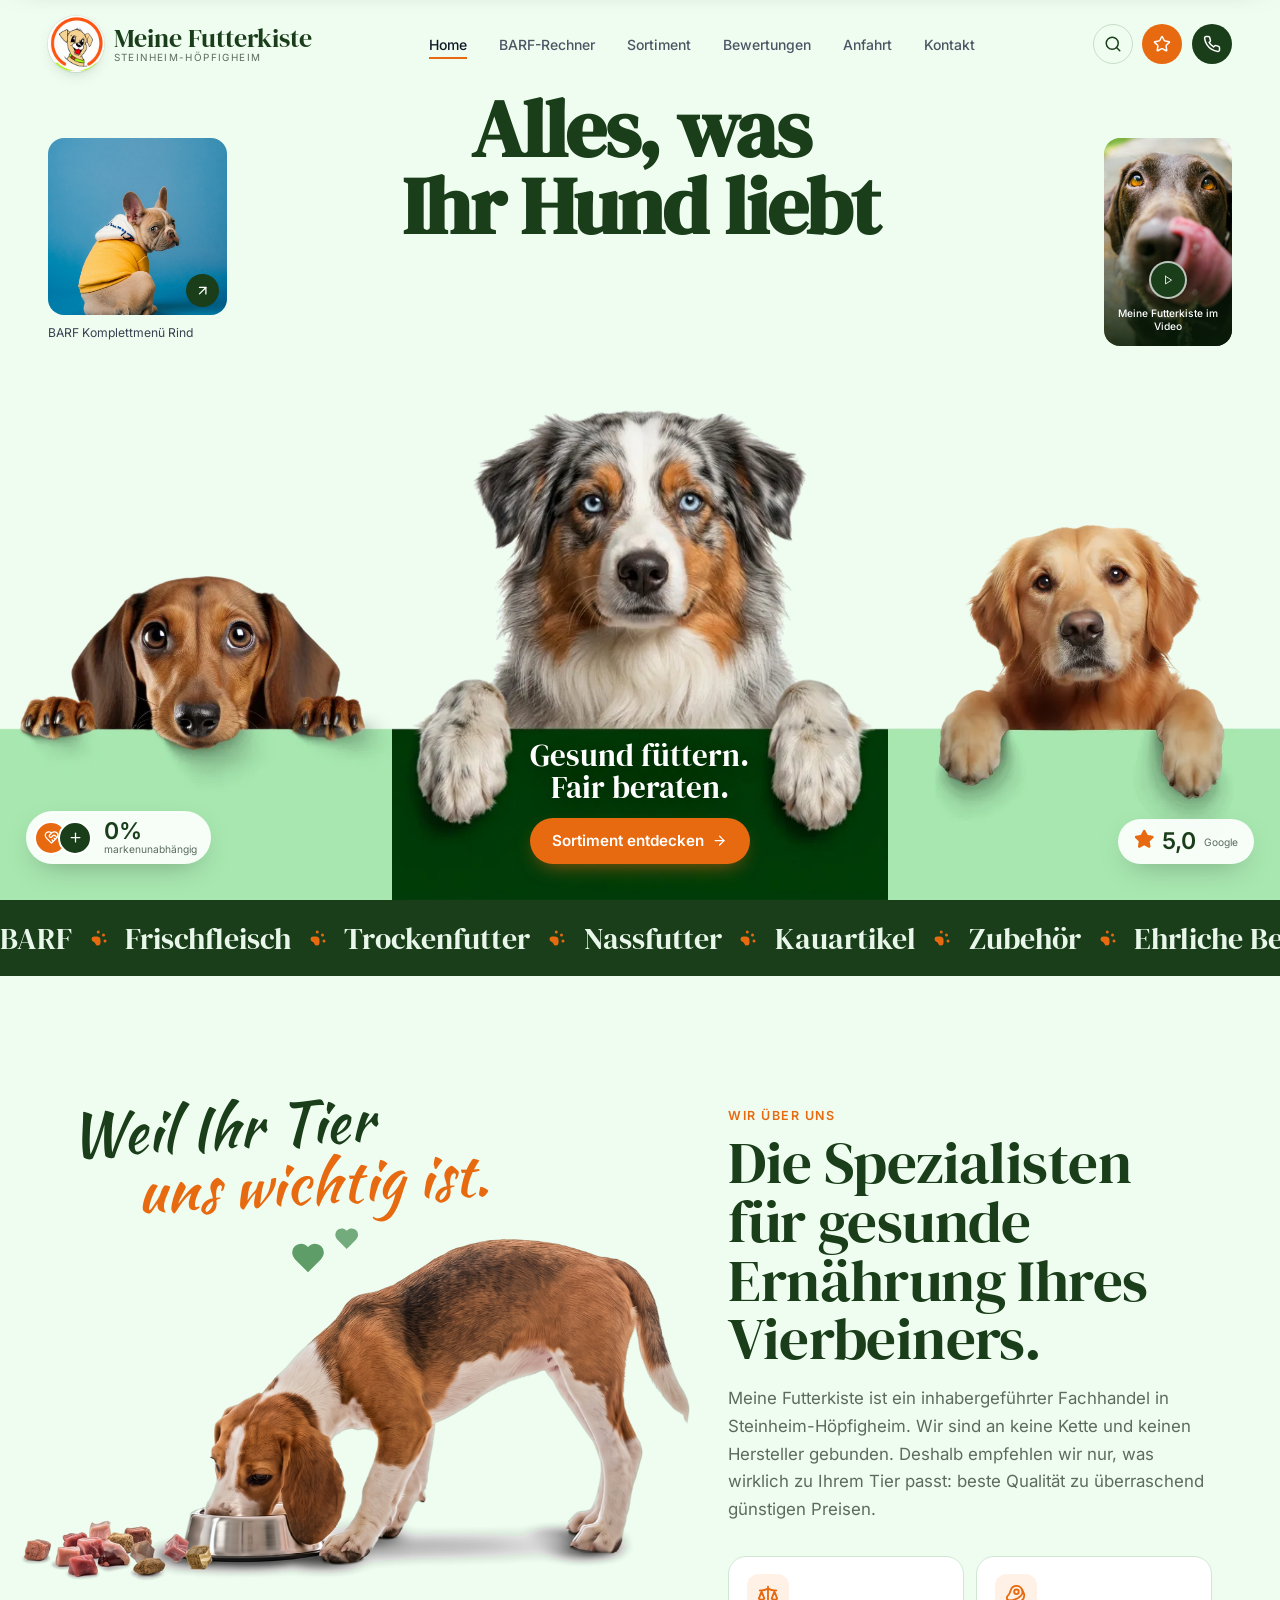
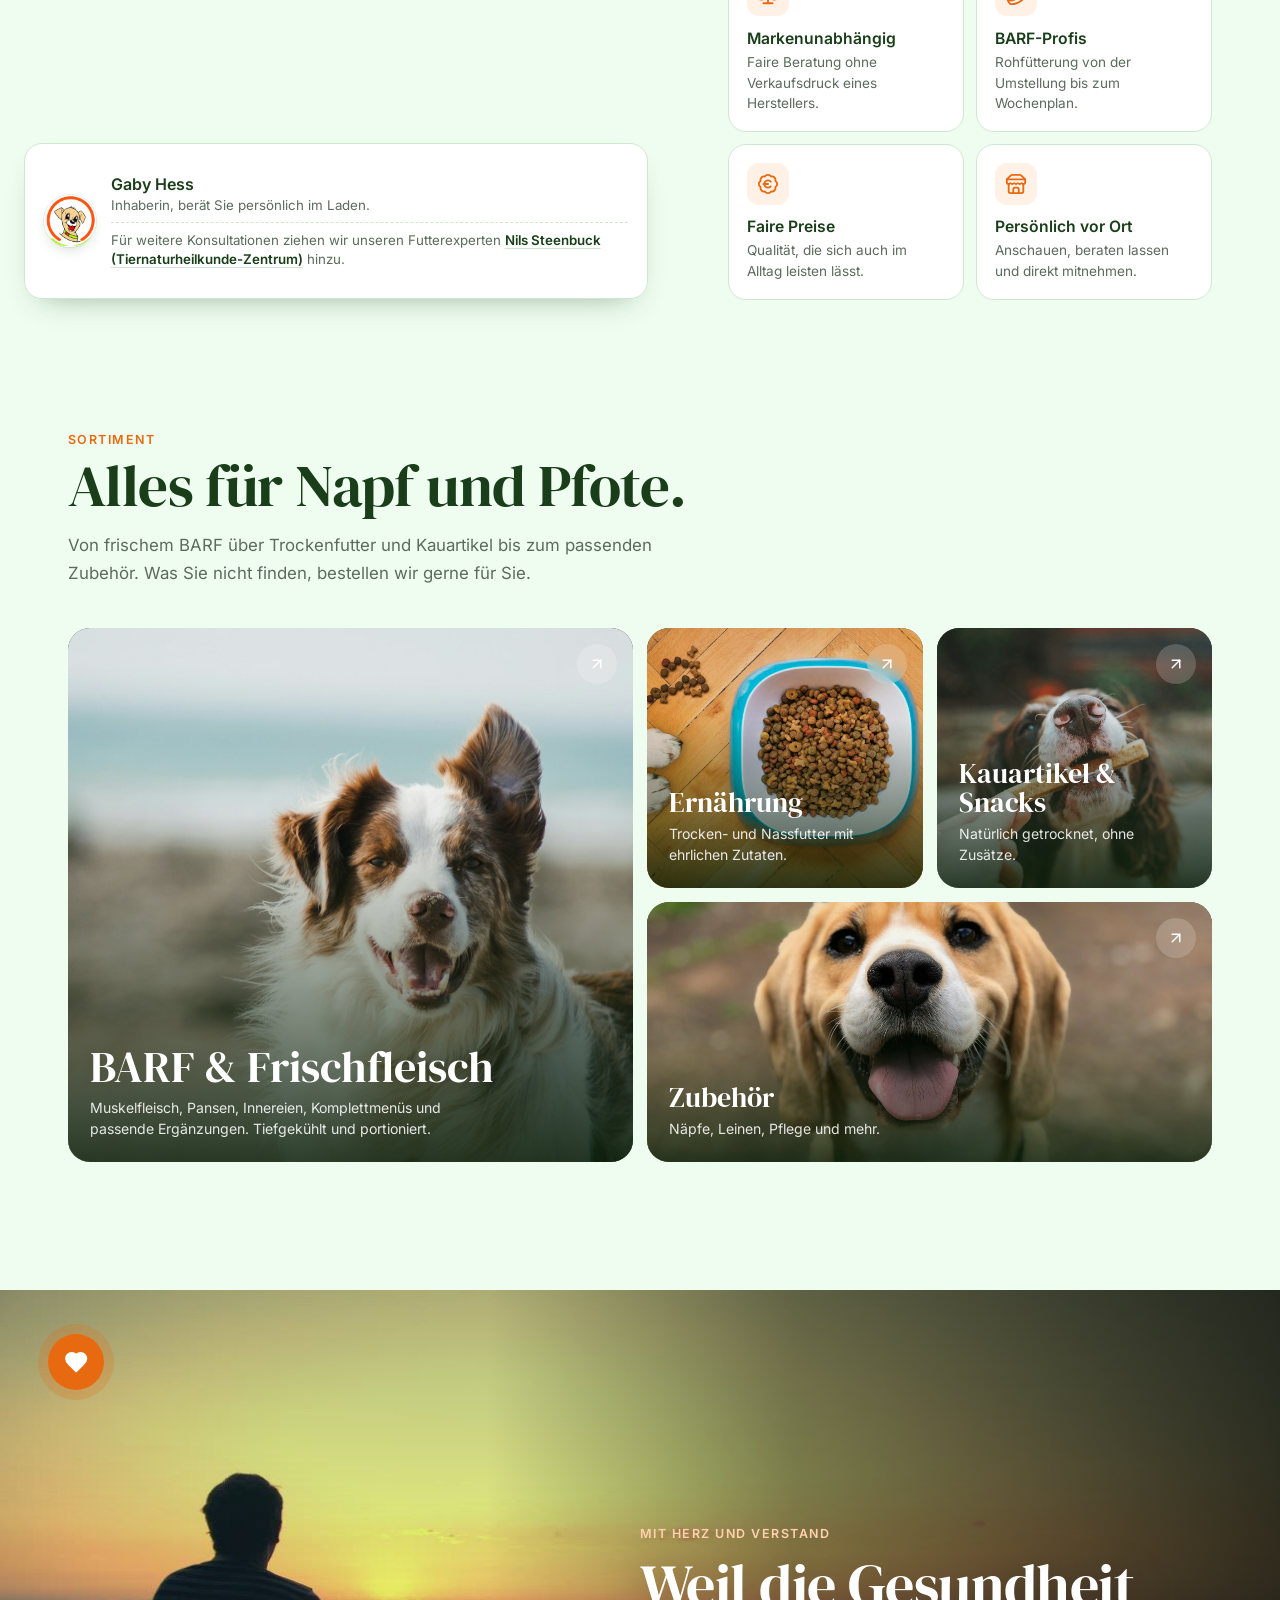
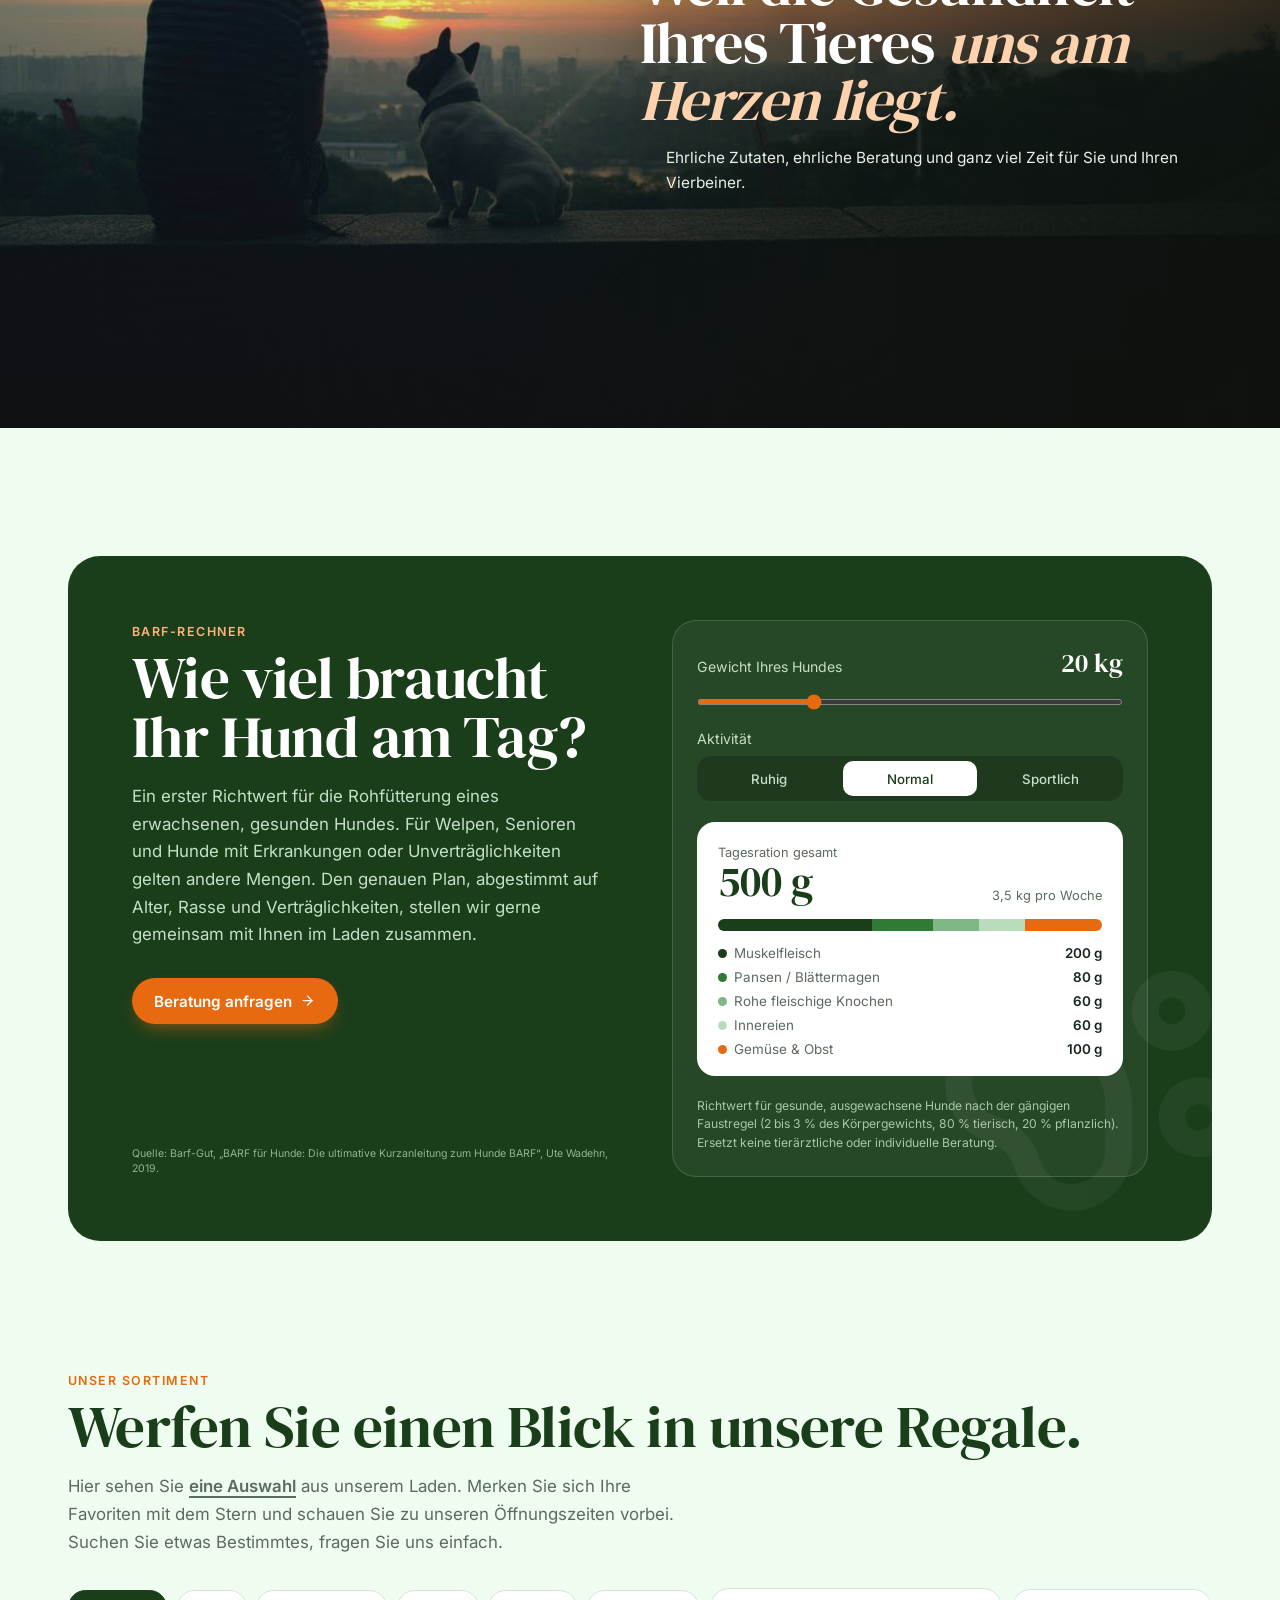
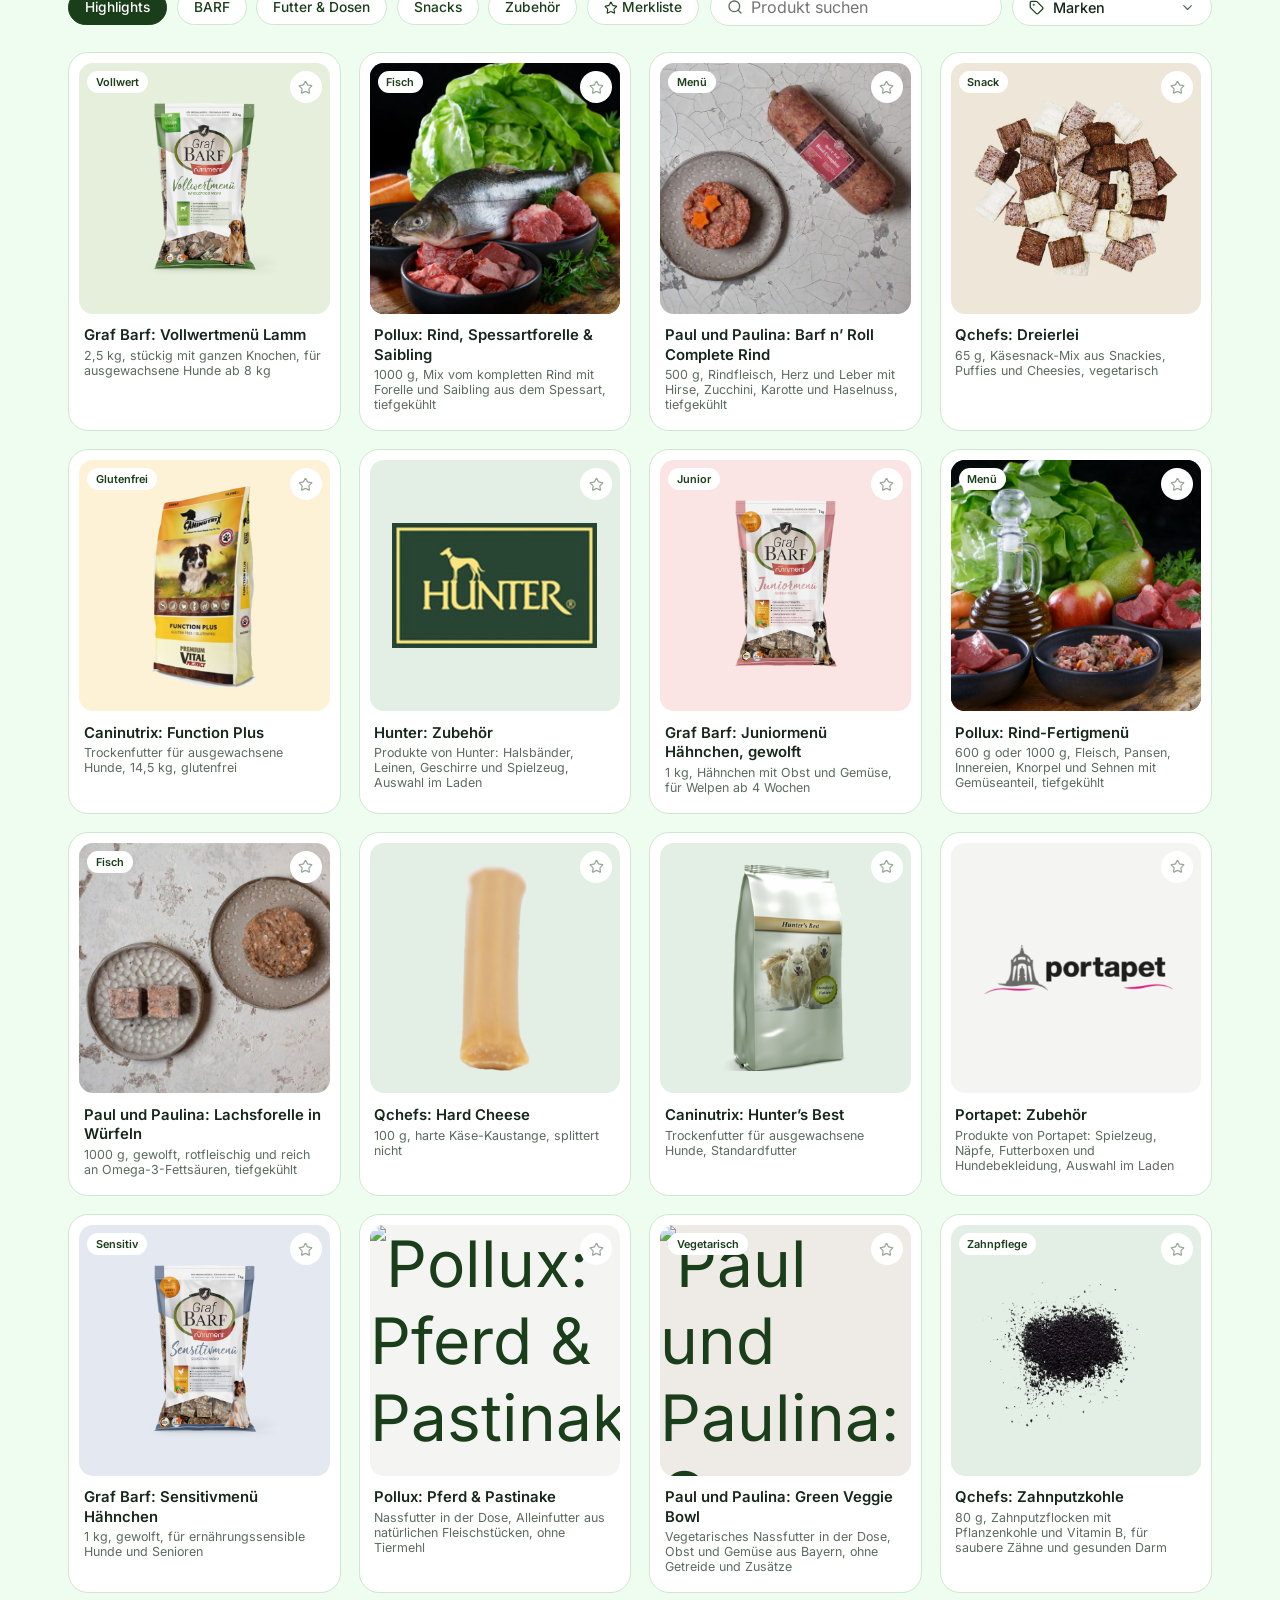
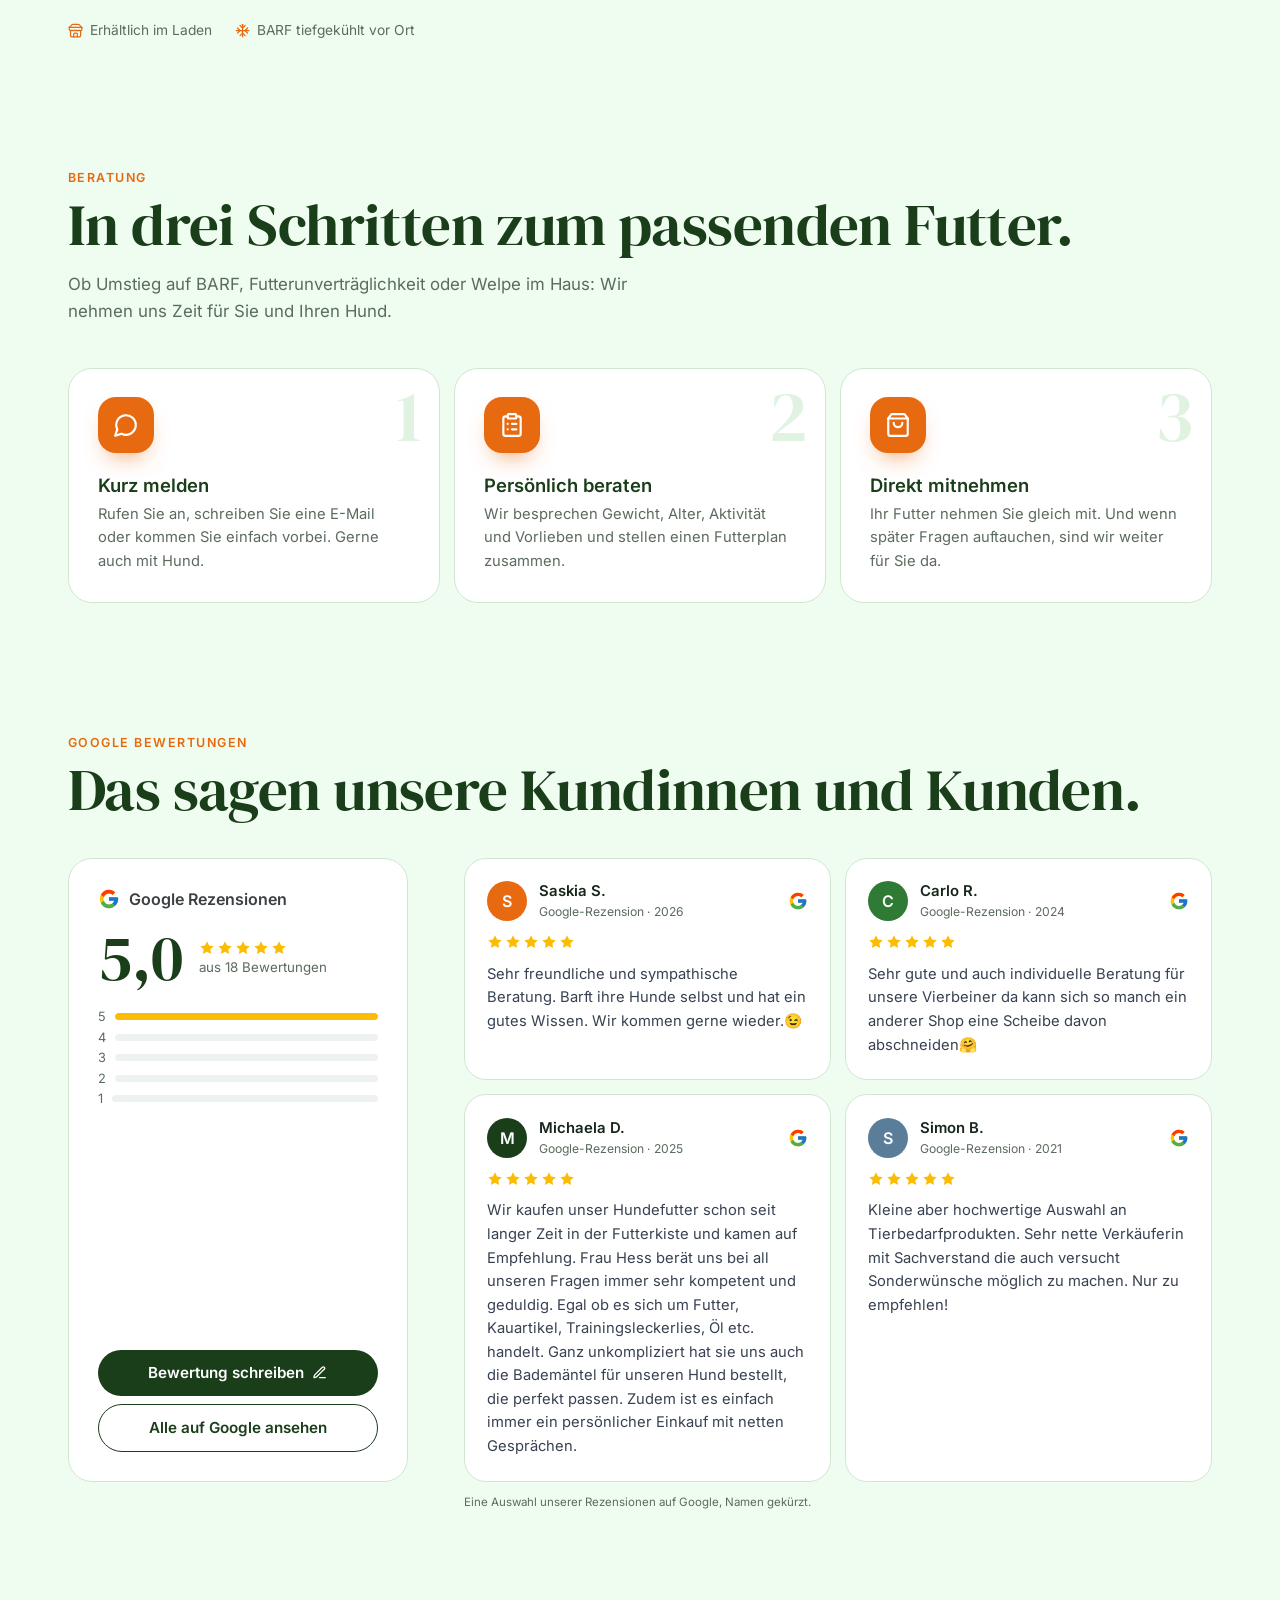
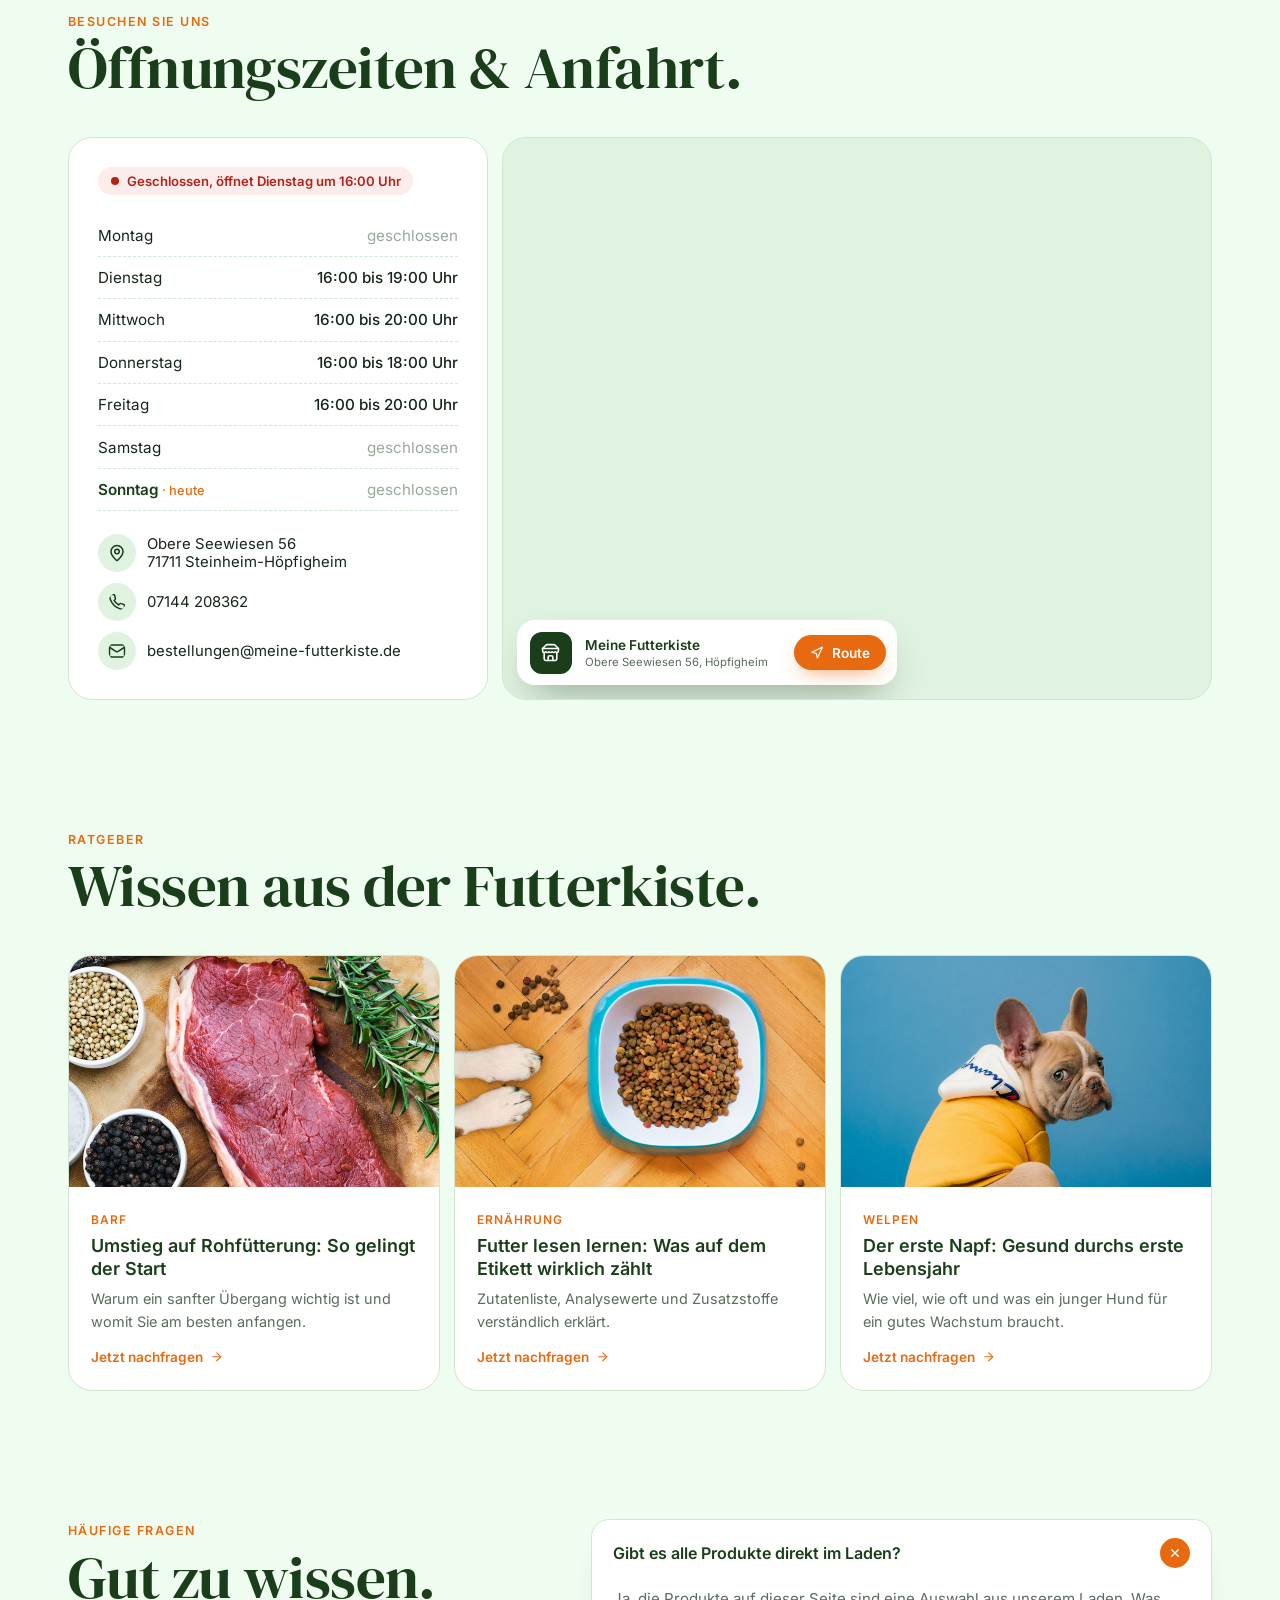
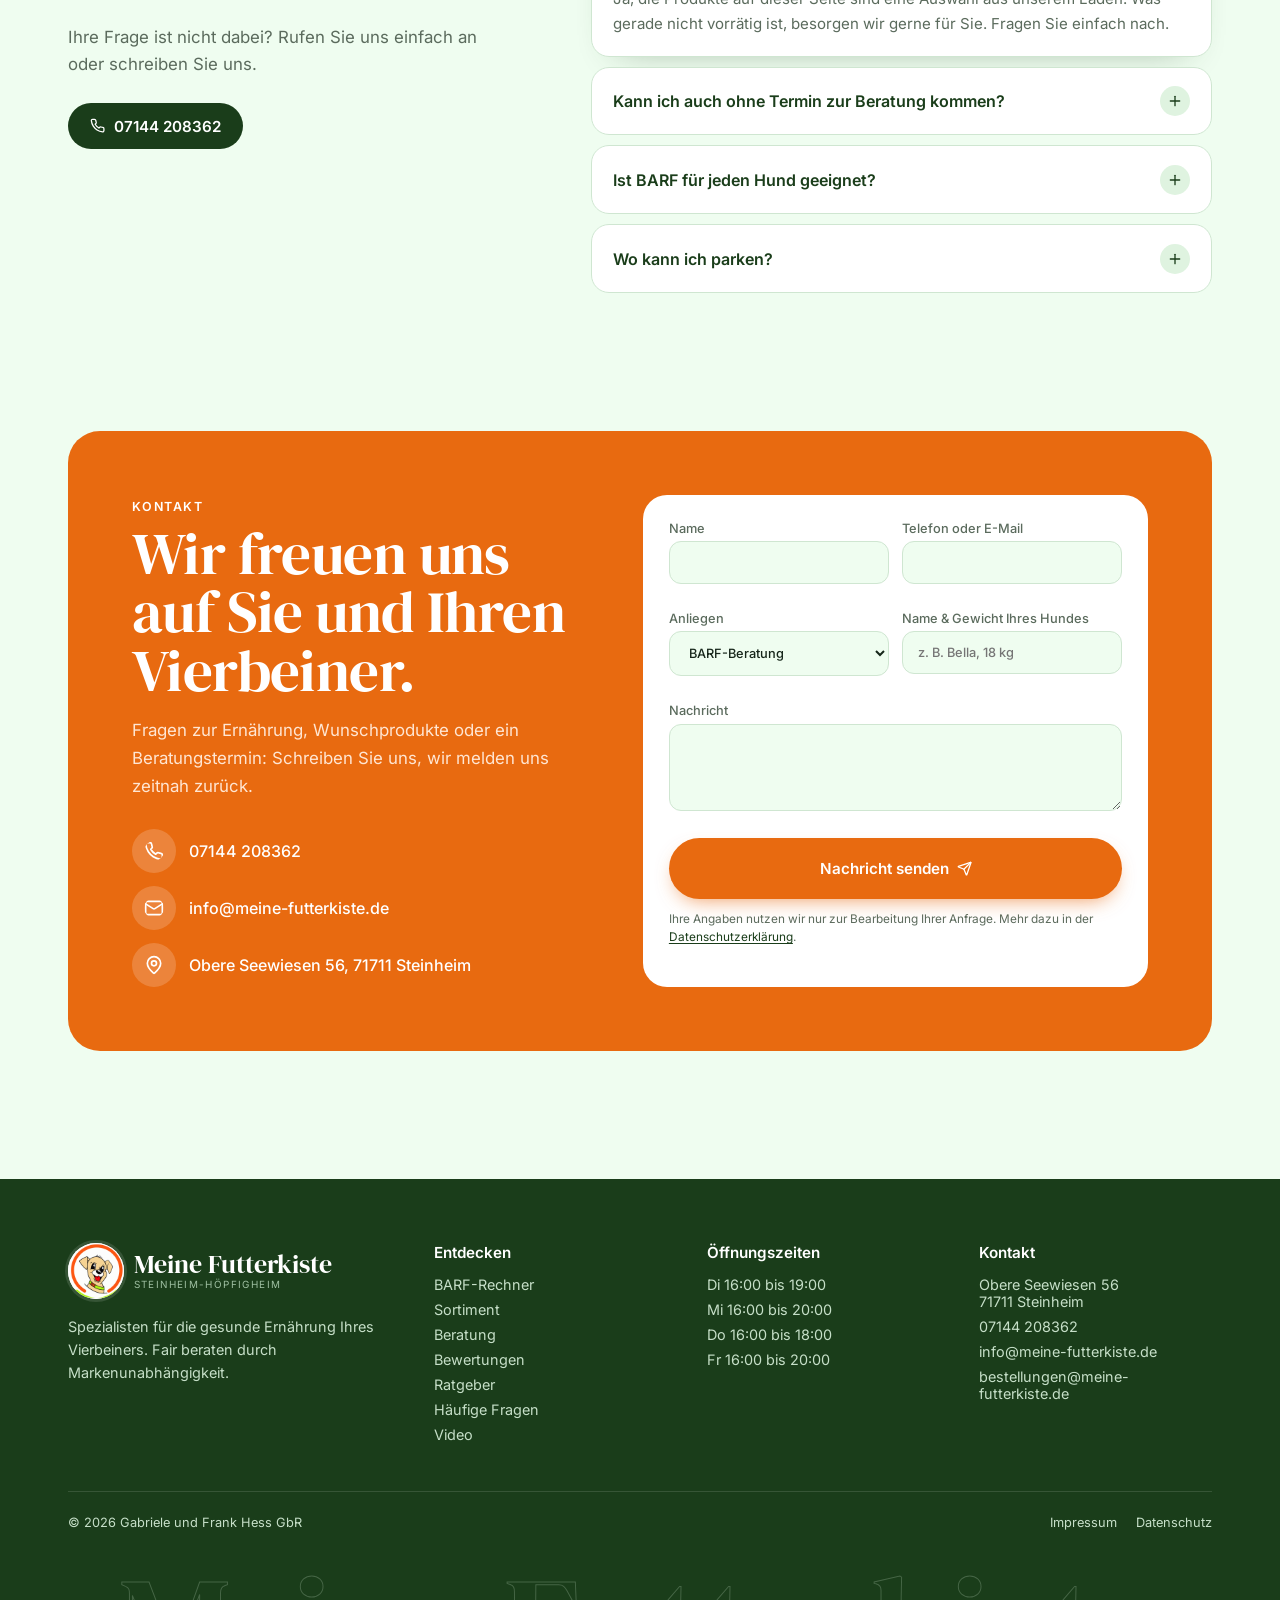
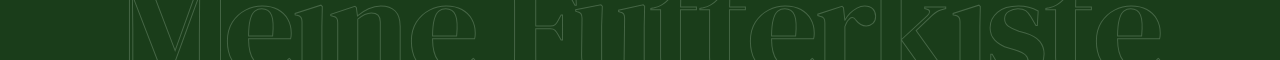
==== commit 1eb8b364: "Add files via upload" ====
--- a/index.html
+++ b/index.html
@@ -202,6 +202,7 @@
 .eyebrow{display:inline-flex;align-items:center;gap:.5rem;font-size:.78rem;font-weight:600;letter-spacing:.12em;text-transform:uppercase;color:var(--orange)}
 .h2{font-family:'DM Serif Display',serif;font-weight:400;color:var(--green);font-size:clamp(34px,4.6vw,60px);line-height:1;letter-spacing:-.01em;margin:.6rem 0 1rem}
 .lead{color:var(--muted);font-size:1.05rem;line-height:1.65;max-width:56ch}
+.lead .hl{text-decoration:underline;text-decoration-thickness:2px;text-underline-offset:4px}
 section.block{padding:clamp(72px,10vw,130px) 0}
 
 /* ---------- Hinweisleiste ---------- */
@@ -999,12 +1000,12 @@
       <div>
         <span class="eyebrow rv">Unser Sortiment</span>
         <h2 class="h2 rv" style="--d:.1s">Werfen Sie einen Blick in unsere Regale.</h2>
-        <p class="lead rv" style="--d:.2s">Hier sehen Sie eine Auswahl aus unserem Laden. Merken Sie sich Ihre Favoriten mit dem Stern und schauen Sie zu unseren Öffnungszeiten vorbei. Suchen Sie etwas Bestimmtes, fragen Sie uns einfach.</p>
+        <p class="lead rv" style="--d:.2s">Hier sehen Sie <strong class="hl">eine Auswahl</strong> aus unserem Laden. Merken Sie sich Ihre Favoriten mit dem Stern und schauen Sie zu unseren Öffnungszeiten vorbei. Suchen Sie etwas Bestimmtes, fragen Sie uns einfach.</p>
       </div>    </div>
     <div class="shop-tools rv">
-      <button class="chip on" data-cat="alle">Alle</button>
+      <button class="chip on" data-cat="highlights">Highlights</button>
       <button class="chip" data-cat="barf">BARF</button>
-      <button class="chip" data-cat="futter">Futter</button>
+      <button class="chip" data-cat="futter">Futter &amp; Dosen</button>
       <button class="chip" data-cat="snacks">Snacks</button>
       <button class="chip" data-cat="zubehoer">Zubehör</button>
       <button class="chip" data-cat="favs"><i data-lucide="star" style="vertical-align:-2px"></i> Merkliste</button>
@@ -1329,12 +1330,8 @@
   $('#marquee').innerHTML = one + one;
 
   /* ---------- Produkte ----------
-     Beispielprodukte ohne Marke (Unsplash-Fotos, lokal gespeichert). Die Markenprodukte aus BRANDS kommen unten dazu,
-     erscheinen unter „Alle“, in ihrer Rubrik und in der Merkliste und lassen sich zusätzlich per Marken-Menü filtern. */
-  const EXAMPLES = [
-    {id:4,cat:'barf',n:'Gemüse-Obst-Mix',m:'500 g, püriert',bg:'#fde3cf',photo:true,src:'produkt-gemuese-obst-mix.jpg'},
-    {id:5,cat:'futter',n:'Trockenfutter getreidefrei',m:'12 kg, Lamm und Kartoffel',bg:'#e7ecf8',tag:'Tipp',photo:true,src:'produkt-trockenfutter.jpg'}
-  ];
+     Nur Markenprodukte aus BRANDS: erscheinen in ihrer Rubrik, in der Merkliste und ausgewählt unter „Highlights“
+     und lassen sich zusätzlich per Marken-Menü filtern. */
 
   /* Markenprodukte: cat = Rubrik für die Filter-Chips; id wird unten vergeben (ab 101, damit alte Merklisten-Einträge nicht auf falsche Produkte zeigen) */
   const BRANDS = {
@@ -1367,6 +1364,12 @@
       {id:111,cat:'barf',n:'Pollux: Rind, Spessartforelle & Saibling',m:'1000 g, Mix vom kompletten Rind mit Forelle und Saibling aus dem Spessart, tiefgekühlt',bg:'#1d1d1b',tag:'Fisch',photo:true,src:'pollux-rind-spessartforelle.webp'},
       {id:120,cat:'barf',n:'Pollux: Forelle',m:'Spessartforelle aus regionaler Zucht im Spessart, roh und tiefgekühlt',bg:'#1d1d1b',tag:'Fisch',photo:true,src:'pollux-barf-forelle.webp'},
       {id:112,cat:'futter',n:'Pollux: Lammallerlei & Süßkartoffel',m:'Nassfutter in der Dose, 400 g oder 800 g, für Allergiker geeignet',bg:'#f4f4f2',photo:true,src:'pollux-lammallerlei.webp'},
+      // Dosen seit 2026-10-26 (ids ab 185): Kundenfotos auf Quadrat erweitert, damit beide Dosengrößen ganz zu sehen sind
+      {id:185,cat:'futter',n:'Pollux: Geflügel & Gemüse',m:'Nassfutter in der Dose, Alleinfutter für ausgewachsene Hunde, ohne Konservierungs-, Lock- und Farbstoffe',bg:'#f4f4f2',photo:true,src:'pollux-dose-gefluegel-gemuese.jpg'},
+      {id:186,cat:'futter',n:'Pollux: Pferd & Pastinake',m:'Nassfutter in der Dose, Alleinfutter aus natürlichen Fleischstücken, ohne Tiermehl',bg:'#f4f4f2',photo:true,src:'pollux-dose-pferd-pastinake.jpg'},
+      {id:187,cat:'futter',n:'Pollux: Pferd pur',m:'Nassfutter in der Dose, reines Pferdefleisch als Einzelfutter, ohne Konservierungs-, Lock- und Farbstoffe',bg:'#f4f4f2',photo:true,src:'pollux-dose-pferd-pur.jpg'},
+      {id:188,cat:'futter',n:'Pollux: Rind & Gemüse',m:'Nassfutter in der Dose, Alleinfutter für ausgewachsene Hunde, ohne Konservierungs-, Lock- und Farbstoffe',bg:'#f4f4f2',photo:true,src:'pollux-dose-rind-gemuese.jpg'},
+      {id:189,cat:'futter',n:'Pollux: Wild & Kartoffel',m:'Nassfutter in der Dose, Alleinfutter für ausgewachsene Hunde, ohne Konservierungs-, Lock- und Farbstoffe',bg:'#f4f4f2',photo:true,src:'pollux-dose-wild-kartoffel.jpg'},
       {id:113,cat:'barf',n:'Pollux: Mix vom kompletten Rind',m:'600 g oder 1000 g, Muskelfleisch, Pansen, Innereien, Knorpel und Sehnen, tiefgekühlt',bg:'#1d1d1b',photo:true,src:'pollux-schaf-mix.webp'},
       {id:157,cat:'barf',n:'Pollux: Rind Barf',m:'Rindfleisch zum Barfen, roh und tiefgekühlt',bg:'#1d1d1b',photo:true,src:'pollux-barf-rind.webp'},
       {id:115,cat:'barf',n:'Pollux: Mix vom kompletten Geflügel',m:'600 g oder 1000 g, Muskelfleisch, Innereien und Karkassen, reich an Calcium, tiefgekühlt',bg:'#1d1d1b',photo:true,src:'pollux-gefluegel-mix.webp'},
@@ -1392,7 +1395,12 @@
       {id:155,cat:'barf',n:'Paul und Paulina: Forelle in Würfel',m:'1000 g, ganze Forellen gewolft, reich an Jod, Selen und Vitamin D, tiefgekühlt',bg:'#eeebe6',tag:'Fisch',photo:true,src:'paul-paulina-forelle.jpg'},
       {id:156,cat:'barf',n:'Paul und Paulina: Weißfisch geschnetzelt und gedünstet',m:'1000 g, magerer Fisch, schonend gedünstet, tiefgekühlt',bg:'#eeebe6',tag:'Fisch',photo:true,src:'paul-paulina-weissfisch.jpg'},
       {id:123,cat:'barf',n:'Paul und Paulina: Vitalmix in Würfel',m:'1000 g, Zucchini, Kopfsalat, Karotte und Gurke mit Kurkuma, tiefgekühlt',bg:'#eeebe6',photo:true,src:'paul-paulina-gemuesemix.jpg'},
-      {id:122,cat:'barf',n:'Paul und Paulina: Gipfelstürmer + Dorsch',m:'250 ml, kaltgepresste Ölmischung aus Lein-, Hanf- und Schwarzkümmelöl mit Dorschlebertran',bg:'#5a4a3e',tag:'Öl',photo:true,src:'paul-paulina-gipfelstuermer.jpg'}
+      {id:122,cat:'barf',n:'Paul und Paulina: Gipfelstürmer + Dorsch',m:'250 ml, kaltgepresste Ölmischung aus Lein-, Hanf- und Schwarzkümmelöl mit Dorschlebertran',bg:'#5a4a3e',tag:'Öl',photo:true,src:'paul-paulina-gipfelstuermer.jpg'},
+      // Dosen seit 2026-10-26 (ids ab 181), Fotos wie die übrigen mittig quadratisch beschnitten
+      {id:181,cat:'futter',n:'Paul und Paulina: Bio Huhn mit Süßkartoffel',m:'Nassfutter in der Dose, Bio-Huhn mit Süßkartoffel, Roter Bete, Apfel, Birne und Lichtyams',bg:'#eeebe6',tag:'Bio',photo:true,src:'paul-paulina-dose-bio-huhn.jpg'},
+      {id:182,cat:'futter',n:'Paul und Paulina: Bio Schwein mit Kartoffel und Karotte',m:'Nassfutter in der Dose, Bio-Schweinefleisch mit Kartoffel und Karotte, in zwei Dosengrößen',bg:'#eeebe6',tag:'Bio',photo:true,src:'paul-paulina-dose-bio-schwein.jpg'},
+      {id:183,cat:'futter',n:'Paul und Paulina: Green Veggie Bowl',m:'Vegetarisches Nassfutter in der Dose, Obst und Gemüse aus Bayern, ohne Getreide und Zusätze',bg:'#eeebe6',tag:'Vegetarisch',photo:true,src:'paul-paulina-green-veggie-bowl.jpg'},
+      {id:184,cat:'futter',n:'Paul und Paulina: Ziege pur',m:'Nassfutter in der Dose, 100 % Ziegenfleisch als einzige Fleischsorte',bg:'#eeebe6',photo:true,src:'paul-paulina-dose-ziege-pur.jpg'}
     ]},
     'q-pet': {n:'Q-Pet', logo:'q-pet.png?v=2', logoPhoto:true, p:[
       // Q-Pet GmbH verkauft unter der Marke Qchefs
@@ -1412,6 +1420,11 @@
       {id:164,cat:'snacks',n:'Qchefs: Puffed Stick',m:'Gepuffte Kaustange mit Buchweizen und Johannisbrot, laktosefrei',bg:'#f1ece4',src:'q-pet-puffed-stick.png'},
       {id:161,cat:'snacks',n:'Qchefs: Hard Cracker',m:'72 g, lange, harte Käsesticks für Knabberer',bg:'#f1ece4',src:'q-pet-hard-cracker.png'}
     ]},
+    // Trockenfutter seit 2026-10-26 (ids ab 191), Säcke freigestellt; Logo von caninutrix.de
+    'caninutrix': {n:'Caninutrix', logo:'caninutrix.png', p:[
+      {id:191,cat:'futter',dry:true,n:'Caninutrix: Function Plus',m:'Trockenfutter für ausgewachsene Hunde, 14,5 kg, glutenfrei',bg:'#fdf1d6',tag:'Glutenfrei',src:'caninutrix-function-plus.png'},
+      {id:192,cat:'futter',dry:true,n:'Caninutrix: Hunter’s Best',m:'Trockenfutter für ausgewachsene Hunde, Standardfutter',bg:'#e3efe4',src:'caninutrix-hunters-best.png'}
+    ]},
     // Zubehör: keine Einzelprodukte geliefert, nur die Marke; Logo dient als Produktbild
     'hunter': {n:'Hunter', logo:'hunter.png', logoPhoto:true, p:[
       {id:171,cat:'zubehoer',n:'Hunter: Zubehör',m:'Produkte von Hunter: Halsbänder, Leinen, Geschirre und Spielzeug, Auswahl im Laden',bg:'#e3efe4',src:'hunter-zubehoer.png'}
@@ -1421,10 +1434,16 @@
     ]}
   };
   let brand = '';
-  // Gesamtliste: erst die Beispiele (Gemüse-Obst-Mix, Trockenfutter), dann die Markenprodukte je Marke gruppiert; brand/bn für Filter und Suche
-  const P = [...EXAMPLES, ...Object.entries(BRANDS).flatMap(([k,b]) => b.p.map(x => ({...x, brand:k, bn:b.n})))];
-
-  let cat='alle', q='';
+  // Gesamtliste: Markenprodukte je Marke gruppiert; brand/bn für Filter und Suche
+  const P = Object.entries(BRANDS).flatMap(([k,b]) => b.p.map(x => ({...x, brand:k, bn:b.n})));
+  // Highlights statt „Alle“ (damit nicht alles auf einmal erscheint): je Marke 2–3 Produkte, Marken abwechselnd, Reihenfolge = Anzeige
+  const HIGHLIGHTS = [
+    141, 111, 124, 131, 191, 171,   // Graf Barf, Pollux, Paul und Paulina, Qchefs, Caninutrix, Hunter
+    104, 116, 154, 133, 192, 172,   // Graf Barf, Pollux, Paul und Paulina, Qchefs, Caninutrix, Portapet
+    107, 186, 183, 162              // Graf Barf, Pollux, Paul und Paulina, Qchefs
+  ].map(id => P.find(x => x.id === id)).filter(Boolean);
+
+  let cat='highlights', q='';
   let favs = store.get('mfk-favs', []);
   // Früher gespeicherte Vorbestellungen aus dem Browser entfernen (Funktion gibt es nicht mehr)
   try { localStorage.removeItem('mfk-cart') } catch(e) {}
@@ -1433,8 +1452,12 @@
 
   function renderGrid(animate = true){
     // Marke gewählt: nur deren Produkte; sonst Rubrik bzw. Merkliste. Suche gilt in beiden Fällen (auch nach Markenname)
-    const list = P.filter(x => (brand ? x.brand===brand : cat==='alle' || (cat==='favs' ? favs.includes(x.id) : x.cat===cat))
-      && (x.n+' '+x.m+' '+(x.bn||'')).toLowerCase().includes(q));
+    // Highlights: ohne Suche nur die Auswahl, mit Suche das ganze Sortiment
+    const hit = x => (x.n+' '+x.m+' '+(x.bn||'')).toLowerCase().includes(q);
+    const list = !brand && cat==='highlights' ? (q ? P.filter(hit) : HIGHLIGHTS)
+      : P.filter(x => (brand ? x.brand===brand : cat==='favs' ? favs.includes(x.id) : x.cat===cat) && hit(x));
+    // Rubrik Futter & Dosen: Trockenfutter (dry:true) vor den Dosen, sonst Reihenfolge wie in BRANDS
+    if (!brand && cat==='futter') list.sort((a,b) => !!b.dry - !!a.dry);
     const empty = brand ? 'Kein Produkt gefunden. Fragen Sie uns gerne direkt.'
       : cat==='favs' ? 'Noch nichts gemerkt. Tippen Sie auf den Stern an einem Produkt.'
       : q ? 'Kein Produkt gefunden. Fragen Sie uns gerne direkt.'
@@ -1504,7 +1527,7 @@
     <li role="option" tabindex="-1" data-brand="${k}" aria-selected="false">
       ${b.logo ? `<span class="bm-logo${b.logoPhoto?' photo':''}"><img src="${b.logo}" alt="" /></span>`
         : `<span class="bm-ini">${b.n.split(/[\s-]+/).filter(w=>w!=='und').map(w=>w[0]).join('').slice(0,2).toUpperCase()}</span>`}
-      <span class="bm-n">${b.n}<small>${b.p.length} Produkte</small></span>
+      <span class="bm-n">${b.n}<small>${b.p.length} ${b.p.length === 1 ? 'Produkt' : 'Produkte'}</small></span>
       <i data-lucide="check" class="bm-check"></i>
     </li>`).join('');
   const bOpts = () => $$('#brandList li');
@@ -1525,7 +1548,7 @@
     else if (e.key==='Tab') brandMenu(false);
   });
   document.addEventListener('click', e=>{ if (!bPick.contains(e.target)) brandMenu(false); });
-  $('#brandReset').addEventListener('click', ()=>{ setBrand(''); setCat('alle'); });
+  $('#brandReset').addEventListener('click', ()=>{ setBrand(''); setCat('highlights'); });
 
   function setCat(c){ cat=c; setBrand(''); renderGrid(); }
   $$('.chip').forEach(b=>b.addEventListener('click',()=>setCat(b.dataset.cat)));
@@ -1536,9 +1559,9 @@
 
   document.addEventListener('keydown',e=>{ if(e.key==='Escape') $('#mnav').classList.remove('open'); });
 
-  /* ---------- Kontaktformular: geht per kontakt.php direkt an bestellungen@ ---------- */
+  /* ---------- Kontaktformular: geht per kontakt.php direkt an info@ (Empfänger in config.php) ---------- */
   const cf = $('#contactForm'), cfNote = $('#formNote'), cfBtn = cf.querySelector('button[type=submit]'), cfNoteHtml = cfNote.innerHTML;
-  const FAIL = 'Das hat leider nicht geklappt. Bitte rufen Sie uns an (<a href="tel:+497144208362">07144 208362</a>) oder schreiben Sie an <a href="mailto:bestellungen@meine-futterkiste.de">bestellungen@meine-futterkiste.de</a>.';
+  const FAIL = 'Das hat leider nicht geklappt. Bitte rufen Sie uns an (<a href="tel:+497144208362">07144 208362</a>) oder schreiben Sie an <a href="mailto:info@meine-futterkiste.de">info@meine-futterkiste.de</a>.';
   const note = (html, cls) => { cfNote.innerHTML = html; cfNote.className = cls || ''; };
   cf.addEventListener('submit', async e=>{
     e.preventDefault();
